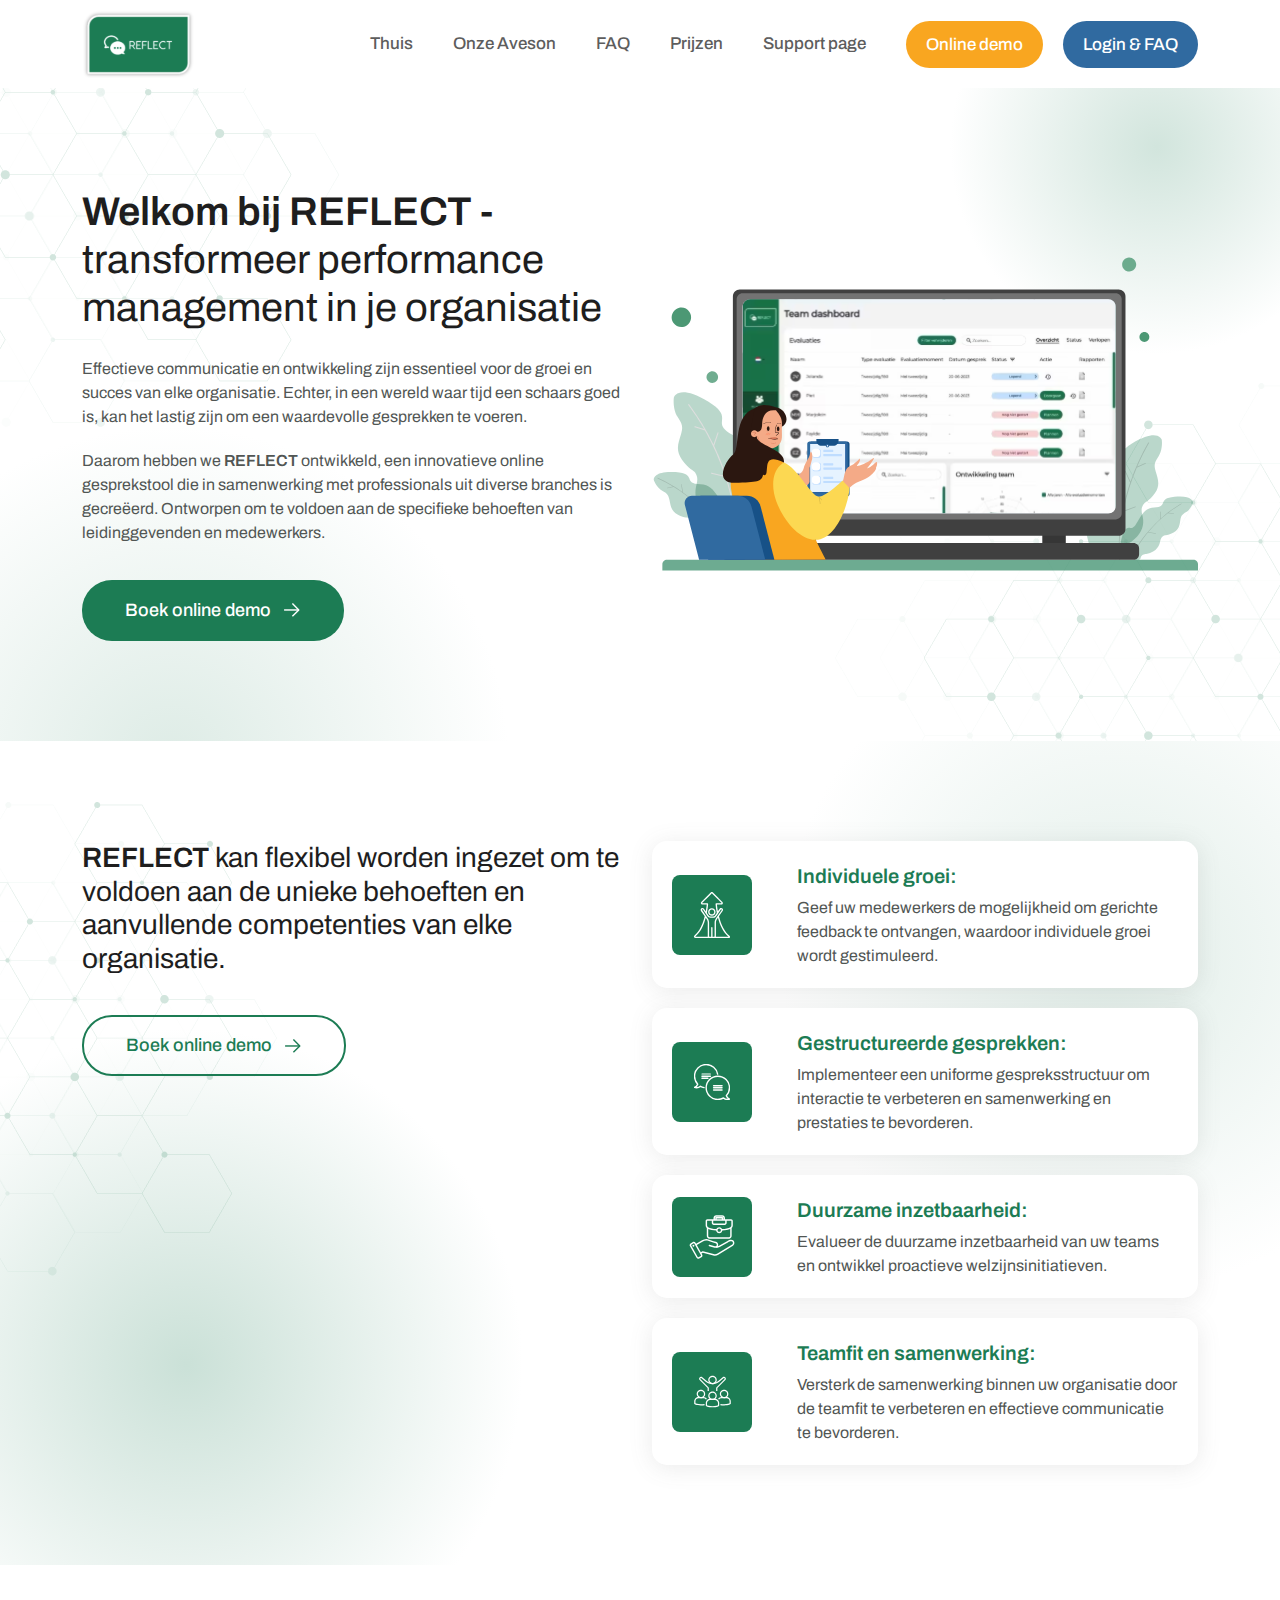
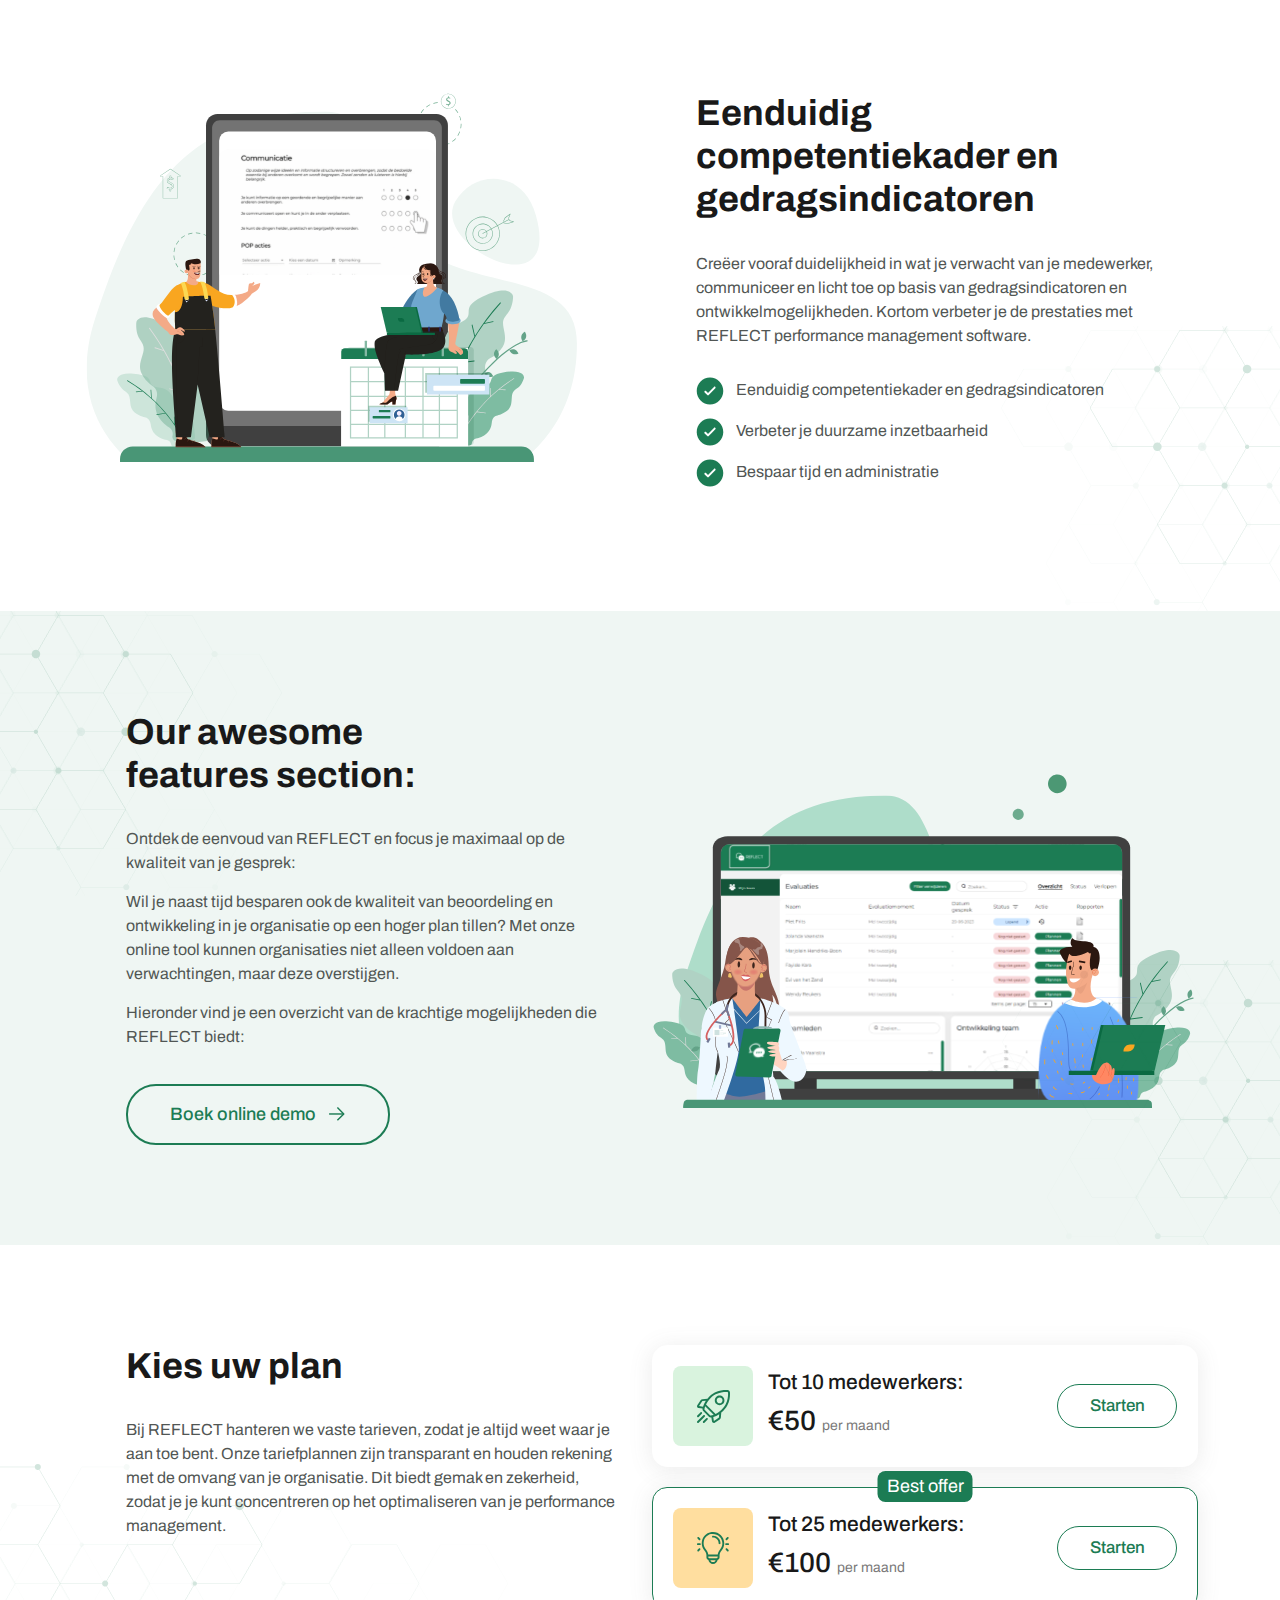
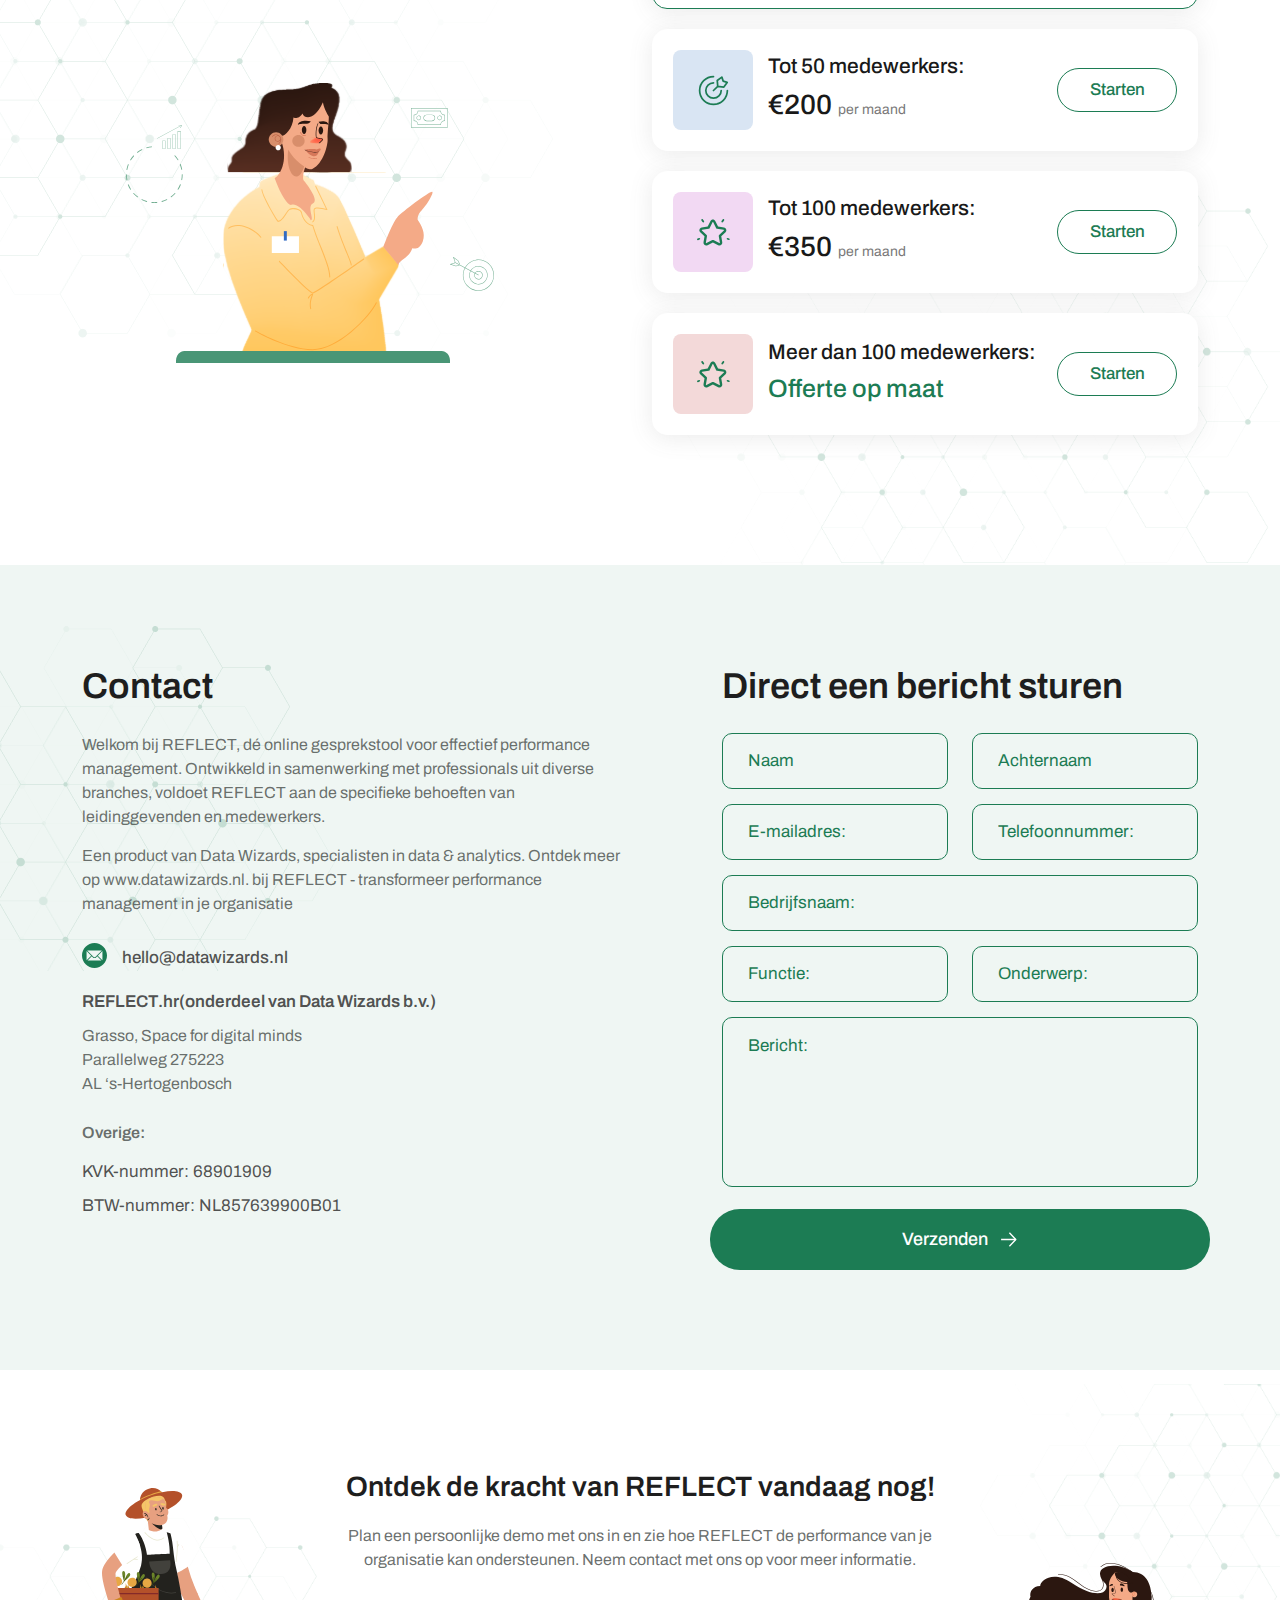
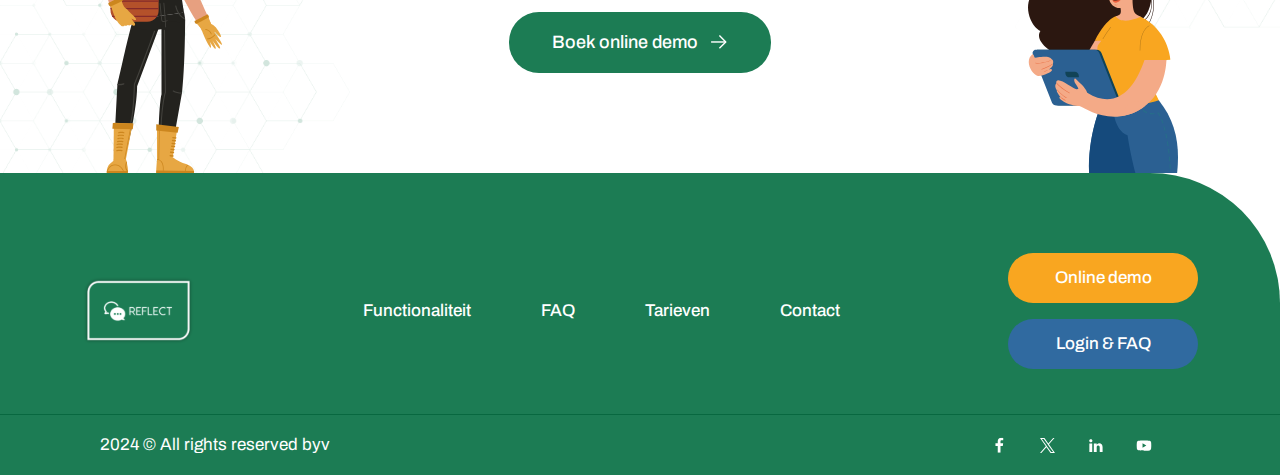
==== index.html @ fe2ad95a "Add files via upload" ====
<!DOCTYPE html>
<html lang="en">

<head>
    <meta charset="UTF-8">
    <meta http-equiv="X-UA-Compatible" content="IE=edge">
    <meta name="viewport" content="width=device-width, initial-scale=1.0">
    <title>REFLECT</title>
    <link rel="icon" type="image/x-icon" href="img/favicon.png">
    <link rel="stylesheet" href="css/lib/bootstrap.min.css">
    <link rel="stylesheet" href="css/style.css">
</head>

<body>
    <div class="pagewrapper">
        <header class="header">
            <div class="container">
                <div class="row align-items-center">
                    <div class="col-lg-2 col-6">
                        <div class="header__logo">
                            <a href="#">
                                <img src="img/logotype.svg" alt="">
                            </a>
                        </div>
                    </div>
                    <div class="col-lg-10 col-6 d-flex justify-content-end">
                        <nav class="header__nav">
                            <ul class="header__menu">
                                <li>
                                    <a href="#">
                                        Thuis
                                    </a>
                                </li>
                                <li>
                                    <a href="#">
                                        Onze Aveson
                                    </a>
                                </li>
                                <li>
                                    <a href="#">
                                        FAQ
                                    </a>
                                </li>
                                <li>
                                    <a href="#">
                                        Prijzen
                                    </a>
                                </li>
                                <li>
                                    <a href="#">
                                        Support page
                                    </a>
                                </li>
                            </ul>
                            <div class="header__buttons">
                                <a href="#" class="yellow-btn">
                                    Online demo
                                </a>
                                <a href="#" class="blue-btn">
                                    Login & FAQ
                                </a>
                            </div>
                        </nav>
                        <button class="burger">
                            <span></span><span></span><span></span>
                        </button>
                    </div>
                </div>
            </div>
        </header>

        <main class="main">

            <section class="herosection">
                <div class="container">
                    <div class="row align-items-center">
                        <div class="col-xl-6">
                            <div class="herosection__descr">
                                <h1>
                                    <b>Welkom bij REFLECT -</b>
                                    transformeer performance management in je organisatie
                                </h1>
                                <p>
                                    Effectieve communicatie en ontwikkeling zijn essentieel voor de groei en succes van
                                    elke organisatie. Echter, in een wereld waar tijd een schaars goed is, kan het
                                    lastig zijn om een waardevolle gesprekken te voeren.
                                </p>
                                <p>
                                    Daarom hebben we <b>REFLECT</b> ontwikkeld, een innovatieve online gesprekstool die
                                    in
                                    samenwerking met professionals uit diverse branches is gecreëerd. Ontworpen om te
                                    voldoen aan de specifieke behoeften van leidinggevenden en medewerkers.
                                </p>
                                <a href="#" class="greenbtn">
                                    Boek online demo
                                    <img src="img/main/button-arrow.svg" alt="arrow">
                                </a>
                            </div>
                        </div>
                        <div class="col-xl-6">
                            <div class="herosection__img">
                                <img src="img/main/heroimg.svg" alt="hero image">
                            </div>
                        </div>
                    </div>
                </div>

                <img class="herosection__bg1" src="img/main/gridbg1.png" alt="bg">
                <img class="herosection__bg2" src="img/main/gridbg2.png" alt="bg">
            </section>

            <section class="flexibel">
                <div class="container">
                    <div class="row">
                        <div class="col-xl-6">
                            <div class="flexibel__descr">
                                <h3>
                                    <b>REFLECT</b> kan flexibel worden ingezet om te voldoen aan de unieke behoeften en
                                    aanvullende competenties van elke organisatie.
                                </h3>
                                <a href="#" class="whitebtn">
                                    Boek online demo
                                    <img src="img/main/button-arrowgreen.svg" alt="arrow">
                                </a>
                            </div>
                        </div>
                        <div class="col-xl-6">
                            <div class="flexibel__list">
                                <div class="flexibel__box">
                                    <div class="imgwrap">
                                        <img src="img/main/ic1.svg" alt="icon">
                                    </div>
                                    <div class="description">
                                        <p class="title">
                                            Individuele groei:
                                        </p>
                                        <p>
                                            Geef uw medewerkers de mogelijkheid om gerichte feedback te ontvangen,
                                            waardoor individuele groei wordt gestimuleerd.
                                        </p>
                                    </div>
                                </div>
                                <div class="flexibel__box">
                                    <div class="imgwrap">
                                        <img src="img/main/ic2.svg" alt="icon">
                                    </div>
                                    <div class="description">
                                        <p class="title">
                                            Gestructureerde gesprekken:
                                        </p>
                                        <p>
                                            Implementeer een uniforme gespreksstructuur om interactie te verbeteren en
                                            samenwerking en prestaties te bevorderen.
                                        </p>
                                    </div>
                                </div>
                                <div class="flexibel__box">
                                    <div class="imgwrap">
                                        <img src="img/main/ic3.svg" alt="icon">
                                    </div>
                                    <div class="description">
                                        <p class="title">
                                            Duurzame inzetbaarheid:
                                        </p>
                                        <p>
                                            Evalueer de duurzame inzetbaarheid van uw teams en ontwikkel proactieve
                                            welzijnsinitiatieven.
                                        </p>
                                    </div>
                                </div>
                                <div class="flexibel__box">
                                    <div class="imgwrap">
                                        <img src="img/main/ic4.svg" alt="icon">
                                    </div>
                                    <div class="description">
                                        <p class="title">
                                            Teamfit en samenwerking:
                                        </p>
                                        <p>
                                            Versterk de samenwerking binnen uw organisatie door de teamfit te verbeteren
                                            en effectieve communicatie te bevorderen.
                                        </p>
                                    </div>
                                </div>
                            </div>
                        </div>
                    </div>
                </div>

                <img class="flexibel__bg" src="img/main/gridbg-3.png" alt="bg">
            </section>

            <section class="competentiekader">
                <div class="container">
                    <div class="row align-items-center">
                        <div class="col-lg-6">
                            <div class="imgwrap">
                                <img src="img/main/illustration1.svg" alt="img">
                            </div>
                        </div>
                        <div class="col-lg-6">
                            <div class="sdescrwrapper">
                                <h2>
                                    <b>
                                        Eenduidig<br> competentiekader en<br> gedragsindicatoren
                                    </b>
                                </h2>
                                <p>
                                    Creëer vooraf duidelijkheid in wat je verwacht van je medewerker, communiceer en
                                    licht
                                    toe op basis van gedragsindicatoren en ontwikkelmogelijkheden. Kortom verbeter je de
                                    prestaties met REFLECT performance management software.
                                </p>
                                <ul>
                                    <li>
                                        Eenduidig competentiekader en gedragsindicatoren
                                    </li>
                                    <li>
                                        Verbeter je duurzame inzetbaarheid
                                    </li>
                                    <li>
                                        Bespaar tijd en administratie
                                    </li>
                                </ul>
                            </div>
                        </div>
                    </div>
                </div>

                <img class="competentiekader__bg" src="img/main/gridbg4.png" alt="bg">
            </section>

            <section class="featuressects">
                <div class="container">
                    <div class="row align-items-center">
                        <div class="col-lg-6">
                            <div class="sdescrwrapper">
                                <h2>
                                    <b>
                                        Our awesome<br> features section:
                                    </b>
                                </h2>
                                <p>
                                    Ontdek de eenvoud van REFLECT en focus je maximaal op de kwaliteit van je gesprek:
                                </p>
                                <p>
                                    Wil je naast tijd besparen ook de kwaliteit van beoordeling en ontwikkeling in je
                                    organisatie op een hoger plan tillen? Met onze online tool kunnen organisaties niet
                                    alleen voldoen aan verwachtingen, maar deze overstijgen.
                                </p>
                                <p>
                                    Hieronder vind je een overzicht van de krachtige mogelijkheden die REFLECT biedt:
                                </p>
                                <a href="#" class="whitebtn">
                                    Boek online demo
                                    <img src="img/main/button-arrowgreen.svg" alt="arrow">
                                </a>
                            </div>
                        </div>
                        <div class="col-lg-6">
                            <div class="imgwrap">
                                <img src="img/main/illustration3.svg" alt="img">
                            </div>
                        </div>
                    </div>
                </div>

                <img class="featuressects__bg1" src="img/main/gridbg5.png" alt="bg">
                <img class="featuressects__bg2" src="img/main/gridbg6.png" alt="bg">
            </section>

            <section class="kies">
                <div class="container">
                    <div class="row">
                        <div class="col-lg-6">
                            <div class="sdescrwrapper">
                                <h2>
                                    <b>
                                        Kies uw plan
                                    </b>
                                </h2>
                                <p>
                                    Bij REFLECT hanteren we vaste tarieven, zodat je altijd weet waar je aan toe bent.
                                    Onze tariefplannen zijn transparant en houden rekening met de omvang van je
                                    organisatie. Dit biedt gemak en zekerheid, zodat je je kunt concentreren op het
                                    optimaliseren van je performance management.
                                </p>
                                <img src="img/main/illustration2.svg" alt="img">
                            </div>
                        </div>
                        <div class="col-lg-6">
                            <div class="kies__list">
                                <div class="kiesbox">
                                    <div class="kiesbox__img" style="background: #D9F3DE;">
                                        <img src="img/main/kies-ic1.svg" alt="icon">
                                    </div>
                                    <div class="kiesbox__descr">
                                        <div class="text">
                                            <p class="title">Tot 10 medewerkers:</p>
                                            <p class="price">
                                                €50 <span>per maand</span>
                                            </p>
                                        </div>
                                        <div class="linkbox">
                                            <a href="#">Starten</a>
                                        </div>
                                    </div>
                                </div>
                                <div class="kiesbox active">
                                    <span class="kiesbox__label">Best offer</span>
                                    <div class="kiesbox__img" style="background: #FFDE9F;">
                                        <img src="img/main/kies-ic2.svg" alt="icon">
                                    </div>
                                    <div class="kiesbox__descr">
                                        <div class="text">
                                            <p class="title">Tot 25 medewerkers:</p>
                                            <p class="price">
                                                €100 <span>per maand</span>
                                            </p>
                                        </div>
                                        <div class="linkbox">
                                            <a href="#">Starten</a>
                                        </div>
                                    </div>
                                </div>
                                <div class="kiesbox">
                                    <div class="kiesbox__img" style="background: #D9E5F3;">
                                        <img src="img/main/kies-ic3.svg" alt="icon">
                                    </div>
                                    <div class="kiesbox__descr">
                                        <div class="text">
                                            <p class="title">Tot 50 medewerkers:</p>
                                            <p class="price">
                                                €200 <span>per maand</span>
                                            </p>
                                        </div>
                                        <div class="linkbox">
                                            <a href="#">Starten</a>
                                        </div>
                                    </div>
                                </div>
                                <div class="kiesbox">
                                    <div class="kiesbox__img" style="background: #F2D9F3;">
                                        <img src="img/main/kies-ic4.svg" alt="icon">
                                    </div>
                                    <div class="kiesbox__descr">
                                        <div class="text">
                                            <p class="title">Tot 100 medewerkers:</p>
                                            <p class="price">
                                                €350 <span>per maand</span>
                                            </p>
                                        </div>
                                        <div class="linkbox">
                                            <a href="#">Starten</a>
                                        </div>
                                    </div>
                                </div>
                                <div class="kiesbox">
                                    <div class="kiesbox__img" style="background: #F3D9D9;">
                                        <img src="img/main/kies-ic4.svg" alt="icon">
                                    </div>
                                    <div class="kiesbox__descr">
                                        <div class="text">
                                            <p class="title">Meer dan 100 medewerkers:</p>
                                            <p class="grtext">
                                                Offerte op maat
                                            </p>
                                        </div>
                                        <div class="linkbox">
                                            <a href="#">Starten</a>
                                        </div>
                                    </div>
                                </div>
                            </div>

                            <img class="kiesmobimg" src="img/main/illustration2.svg" alt="img">
                        </div>
                    </div>
                </div>

                <img class="kies__bg1" src="img/main/gridbg7.png" alt="bg">
                <img class="kies__bg2" src="img/main/gridbg8.png" alt="bg">
            </section>

            <section class="contactsection">
                <div class="container">
                    <div class="row">
                        <div class="col-lg-6">
                            <div class="continfo">
                                <p class="title">Contact</p>
                                <div class="descrwpar">
                                    <p>
                                        Welkom bij REFLECT, dé online gesprekstool voor effectief performance
                                        management.
                                        Ontwikkeld in samenwerking met professionals uit diverse branches, voldoet
                                        REFLECT
                                        aan de specifieke behoeften van leidinggevenden en medewerkers.
                                    </p>
                                    <p>
                                        Een product van Data Wizards, specialisten in data & analytics. Ontdek meer op
                                        www.datawizards.nl. bij REFLECT - transformeer performance management in je
                                        organisatie
                                    </p>
                                </div>
                                <a href="mailto:hello@datawizards.nl" class="email">
                                    <img src="img/main/email-ic.svg" alt="icon">
                                    hello@datawizards.nl
                                </a>
                                <p class="location-title">REFLECT.hr(onderdeel van Data Wizards b.v.)</p>
                                <p class="location">
                                    Grasso, Space for digital minds<br>
                                    Parallelweg 275223<br>
                                    AL ‘s-Hertogenbosch
                                </p>
                                <p class="subtitle">Overige:</p>
                                <ul>
                                    <li>KVK-nummer: 68901909</li>
                                    <li>BTW-nummer: NL857639900B01</li>
                                </ul>
                            </div>
                        </div>
                        <div class="col-lg-6">
                            <div class="contform">
                                <p class="title">Direct een bericht sturen</p>
                                <form action="#">
                                    <div class="row">
                                        <div class="col-md-6">
                                            <div class="inputfield">
                                                <input type="text" placeholder="Naam">
                                            </div>
                                        </div>
                                        <div class="col-md-6">
                                            <div class="inputfield">
                                                <input type="text" placeholder="Achternaam">
                                            </div>
                                        </div>
                                        <div class="col-md-6">
                                            <div class="inputfield">
                                                <input type="text" placeholder="E-mailadres:">
                                            </div>
                                        </div>
                                        <div class="col-md-6">
                                            <div class="inputfield">
                                                <input type="text" placeholder="Telefoonnummer:">
                                            </div>
                                        </div>
                                        <div class="col-md-12">
                                            <div class="inputfield">
                                                <input type="text" placeholder="Bedrijfsnaam:">
                                            </div>
                                        </div>
                                        <div class="col-md-6">
                                            <div class="inputfield">
                                                <input type="text" placeholder="Functie:">
                                            </div>
                                        </div>
                                        <div class="col-md-6">
                                            <div class="inputfield">
                                                <input type="text" placeholder="Onderwerp:">
                                            </div>
                                        </div>
                                        <div class="col-md-12">
                                            <div class="inputfield">
                                                <textarea placeholder="Bericht:"></textarea>
                                            </div>
                                        </div>
                                        <button type="submit" class="greenbtn">
                                            Verzenden
                                            <img src="img/main/button-arrow.svg" alt="arrow">
                                        </button>
                                    </div>
                                </form>
                            </div>
                        </div>
                    </div>
                </div>

                <img class="contactsection__bg" src="img/main/gridbg9.png" alt="img">
            </section>

            <section class="ontdek">
                <div class="container">
                    <p class="title">Ontdek de kracht van REFLECT vandaag nog!</p>
                    <p>
                        Plan een persoonlijke demo met ons in en zie hoe REFLECT de performance van je organisatie kan
                        ondersteunen. Neem contact met ons op voor meer informatie.
                    </p>
                    <a href="#" class="greenbtn">
                        Boek online demo
                        <img src="img/main/button-arrow.svg" alt="arrow">
                    </a>
                </div>

                <img class="ontdek__bg1" src="img/main/gridbg10.png" alt="img">
                <img class="ontdek__bg2" src="img/main/gridbg11.png" alt="img">
                <img class="ontdek__ill1" src="img/main/illustration4.svg" alt="img">
                <img class="ontdek__ill2" src="img/main/illustration5.svg" alt="img">
            </section>

        </main>

        <footer class="footer">

            <div class="container">
                <div class="footer__main">
                    <div class="footer__logo">
                        <a href="#">
                            <img src="img/logotype.svg" alt="">
                        </a>
                    </div>
                    <div class="footer__menu">
                        <ul>
                            <li>
                                <a href="#">
                                    Functionaliteit
                                </a>
                            </li>
                            <li>
                                <a href="#">
                                    FAQ
                                </a>
                            </li>
                            <li>
                                <a href="#">
                                    Tarieven
                                </a>
                            </li>
                            <li>
                                <a href="#">
                                    Contact
                                </a>
                            </li>
                        </ul>
                    </div>

                    <div class="footer__buttons">
                        <a href="#" class="yellow-btn">
                            Online demo
                        </a>
                        <a href="#" class="blue-btn">
                            Login & FAQ
                        </a>
                    </div>

                </div>

            </div>

            <div class="footer__bottom">
                <div class="container">
                    <div class="footer__bottom-wrapper">
                        <div class="footer__copy">
                            <p>
                                2024 © All rights reserved byv
                            </p>
                        </div>
                        <div class="footer__socials">
                            <ul>
                                <li>
                                    <a href="#">
                                        <img src="img/facebook.svg" alt="icon">
                                    </a>
                                </li>
                                <li>
                                    <a href="#">
                                        <img src="img/twitter.svg" alt="icon">
                                    </a>
                                </li>
                                <li>
                                    <a href="#">
                                        <img src="img/linkedin.svg" alt="icon">
                                    </a>
                                </li>
                                <li>
                                    <a href="#">
                                        <img src="img/youtube.svg" alt="icon">
                                    </a>
                                </li>
                            </ul>

                        </div>

                    </div>

                </div>

            </div>

        </footer>

    </div>


    <script src="js/lib/jquery.js"></script>
    <script src="js/main.js"></script>

</body>

</html>
---- css/style.css ----
@import url("https://fonts.googleapis.com/css2?family=Archivo:ital,wght@0,100..900;1,100..900&display=swap");html{-webkit-box-sizing:border-box;box-sizing:border-box;scroll-behavior:inherit!important}*,:after,:before{-webkit-box-sizing:inherit;box-sizing:inherit}body,html{height:100%}a{text-decoration:none;color:inherit}a:hover{color:inherit}button:focus,input:focus{outline:transparent}li{margin:0;padding:0;list-style:none}h1,h2,h3,h4,h5,h6,li,ol,p,ul{margin:0;padding:0}body{position:relative;overflow-x:hidden;min-width:320px;max-width:100vw;cursor:default;color:#191919;font-family:"Archivo",sans-serif}body:after{content:"";position:fixed;width:100%;height:100vh;-webkit-transition:0.2s ease-in;transition:0.2s ease-in;background-color:rgba(230,230,230,0.6);top:0;left:0;opacity:0;z-index:-1;visibility:hidden}body.bg-active{overflow:hidden}body.bg-active:after{opacity:1;z-index:1;visibility:visible}body.bg-active footer,body.bg-active main{-webkit-filter:blur(3px);filter:blur(3px)}.main{-webkit-box-flex:1;-ms-flex:1 1 auto;flex:1 1 auto;padding-top:88px;-webkit-transition:0.4s ease;transition:0.4s ease}.pagewrapper{min-height:100%;display:-webkit-box;display:-ms-flexbox;display:flex;-webkit-box-orient:vertical;-webkit-box-direction:normal;-ms-flex-direction:column;flex-direction:column;position:relative;overflow:hidden}@media (min-width:1600px){.container,.container-lg,.container-md,.container-sm,.container-xl,.container-xxl{max-width:1460px}}.greenbtn{display:inline-block;padding:17px 43px;background:#1C7C54;border-radius:30px;color:#fff;font-weight:500;font-size:18px;-webkit-transition:0.3s;transition:0.3s}.greenbtn img{margin-left:6px;width:20px;margin-top:-3px}.greenbtn:hover{color:#fff;border-radius:30px 0}.whitebtn{display:inline-block;padding:15px 42px;border:2px solid #1C7C54;border-radius:30px;color:#1C7C54;font-weight:500;font-size:18px;-webkit-transition:0.3s;transition:0.3s}.whitebtn img{margin-left:6px;width:20px;margin-top:-3px}.whitebtn:hover{color:#1C7C54;border-radius:30px 0}h1{color:#1e1e1e;font-size:48px;font-weight:400;line-height:120%;margin-bottom:35px}h1 b,h1 strong{font-weight:600}h3{color:#1e1e1e;font-size:35px;font-weight:400;line-height:120%;margin-bottom:40px}h3 b,h3 strong{font-weight:600}h2{font-size:45px;margin-bottom:30px}@media (max-width:1599.8px){h1{font-size:44px}}@media (max-width:1399.8px){h1{font-size:40px;margin-bottom:25px}h2{font-size:36px}h3{font-size:28px}}.herosection{padding:123px 0;position:relative;overflow:hidden}.herosection:after{content:"";width:418px;height:418px;position:absolute;right:-86px;top:-150px;border-radius:50%;background:radial-gradient(rgba(28,124,84,0.2),#fff 70%)}.herosection:before{content:"";width:680px;height:680px;position:absolute;left:-168px;bottom:-362px;border-radius:50%;background:radial-gradient(rgba(28,124,84,0.15),#fff 70%)}.herosection__bg1{position:absolute;left:0;top:0}.herosection__bg2{position:absolute;right:0;bottom:0}.herosection__descr{position:relative;z-index:1}.herosection__descr p{font-size:17px;color:#515654;margin-bottom:20px;max-width:557px}.herosection__descr p b,.herosection__descr p strong{font-weight:600}.herosection__descr a{margin-top:40px}.herosection__img{position:relative;z-index:1}.herosection__img img{max-width:100%}.flexibel{padding:115px 0;position:relative;overflow:hidden}.flexibel:after{content:"";width:680px;height:680px;position:absolute;right:-177px;top:-125px;border-radius:50%;background:radial-gradient(rgba(28,124,84,0.13),#fff 70%)}.flexibel:before{content:"";width:680px;height:680px;position:absolute;left:-154px;bottom:-140px;border-radius:50%;background:radial-gradient(rgba(28,124,84,0.23),#fff 70%)}.flexibel__bg{position:absolute;left:0;top:0}.flexibel__descr{max-width:560px;position:relative;z-index:1}.flexibel__list{position:relative;z-index:1}.flexibel__box{display:-webkit-box;display:-ms-flexbox;display:flex;-ms-flex-wrap:wrap;flex-wrap:wrap;-webkit-box-align:center;-ms-flex-align:center;align-items:center;padding:27px 30px;background:#fff;-webkit-box-shadow:0 3px 23px rgba(99,99,99,0.13);box-shadow:0 3px 23px rgba(99,99,99,0.13);border-radius:15px;margin-bottom:20px}.flexibel__box:last-child{margin-bottom:0}.flexibel__box .imgwrap{width:100px;max-width:80px;-webkit-box-flex:0;-ms-flex:0 0 80px;flex:0 0 80px;height:80px;background:#1C7C54;border-radius:8px;display:-webkit-inline-box;display:-ms-inline-flexbox;display:inline-flex;-webkit-box-align:center;-ms-flex-align:center;align-items:center;-webkit-box-pack:center;-ms-flex-pack:center;justify-content:center}.flexibel__box .imgwrap img{max-width:50px}.flexibel__box .description{width:100px;max-width:calc(100% - 80px);-webkit-box-flex:0;-ms-flex:0 0 calc(100% - 80px);flex:0 0 calc(100% - 80px);padding-left:45px}.flexibel__box .description .title{margin-bottom:5px;color:#1C7C54;font-weight:600;font-size:20px}.flexibel__box .description p{color:#515654;margin:0}.competentiekader{padding:80px 0;position:relative;overflow:hidden}.competentiekader .imgwrap img{max-width:100%}.competentiekader__bg{position:absolute;right:0;bottom:0}.sdescrwrapper{padding-left:8%}.sdescrwrapper p{margin-bottom:15px;max-width:490px;font-size:17px;color:#515654}.sdescrwrapper p:last-child{margin-bottom:0}.sdescrwrapper ul{list-style-type:none;margin:30px 0 0 0;padding:0}.sdescrwrapper ul li{margin-bottom:17px;font-size:17px;color:#515654;position:relative;padding-left:40px}.sdescrwrapper ul li:after{content:"";width:28px;height:28px;display:inline-block;background:url("../img/main/check-icon.svg") no-repeat center/100%;position:absolute;left:0;top:-1px}.sdescrwrapper ul li:last-child{margin-bottom:0}.sdescrwrapper .whitebtn{margin-top:20px}.featuressects{padding:128px 0;background:#EFF6F3;position:relative;overflow:hidden}.featuressects .imgwrap img{max-width:100%}.featuressects__bg1{position:absolute;left:0;top:0}.featuressects__bg2{position:absolute;right:0;bottom:0}.kies{padding:100px 0 130px;position:relative;overflow:hidden}.kies .sdescrwrapper{position:relative;z-index:1}.kies .sdescrwrapper img{max-width:100%;margin-top:130px}.kies__list{position:relative;z-index:1}.kies__bg1{position:absolute;left:0;top:199px}.kies__bg2{position:absolute;right:0;bottom:0}.kiesbox{padding:40px 30px;background:#fff;display:-webkit-box;display:-ms-flexbox;display:flex;-webkit-box-align:center;-ms-flex-align:center;align-items:center;-ms-flex-wrap:wrap;flex-wrap:wrap;border:1px solid #fff;-webkit-box-shadow:0 3px 23px rgba(99,99,99,0.13);box-shadow:0 3px 23px rgba(99,99,99,0.13);border-radius:15px;margin-bottom:20px;position:relative}.kiesbox:last-child{margin-bottom:0}.kiesbox .kiesbox__img{width:100%;max-width:80px;-webkit-box-flex:0;-ms-flex:0 0 80px;flex:0 0 80px;height:80px;border-radius:8px;display:-webkit-inline-box;display:-ms-inline-flexbox;display:inline-flex;-webkit-box-align:center;-ms-flex-align:center;align-items:center;-webkit-box-pack:center;-ms-flex-pack:center;justify-content:center}.kiesbox .kiesbox__img img{max-width:50px}.kiesbox .kiesbox__descr{width:100%;max-width:calc(100% - 80px);-webkit-box-flex:0;-ms-flex:0 0 calc(100% - 80px);flex:0 0 calc(100% - 80px);padding-left:25px;display:-webkit-box;display:-ms-flexbox;display:flex;-ms-flex-wrap:wrap;flex-wrap:wrap;-webkit-box-align:center;-ms-flex-align:center;align-items:center}.kiesbox .kiesbox__descr .text{width:100%;max-width:calc(100% - 180px);-webkit-box-flex:0;-ms-flex:0 0 calc(100% - 180px);flex:0 0 calc(100% - 180px);padding-right:10px}.kiesbox .kiesbox__descr .text .title{margin-bottom:5px;font-size:25px;font-weight:500;line-height:120%}.kiesbox .kiesbox__descr .text .price{font-size:35px;font-weight:500}.kiesbox .kiesbox__descr .text .price span{color:#797878;font-size:14px;font-weight:400}.kiesbox .kiesbox__descr .text .grtext{margin:0;text-decoration:none;color:#1C7C54;font-size:25px;font-weight:500}.kiesbox .kiesbox__descr .linkbox{width:100%;max-width:180px;-webkit-box-flex:0;-ms-flex:0 0 180px;flex:0 0 180px}.kiesbox .kiesbox__descr .linkbox a{display:-webkit-box;display:-ms-flexbox;display:flex;-webkit-box-align:center;-ms-flex-align:center;align-items:center;-webkit-box-pack:center;-ms-flex-pack:center;justify-content:center;text-align:center;min-height:50px;padding:10px;font-size:17px;font-weight:500;color:#1C7C54;border:1.5px solid #1C7C54;border-radius:30px;-webkit-transition:0.3s;transition:0.3s}.kiesbox .kiesbox__descr .linkbox a:hover{border-radius:30px 0}.kiesbox.active{border-color:#1C7C54}.kiesbox.active .kiesbox__label{display:inline-block;background-color:#1C7C54;padding:2px 9px;border-radius:8px;color:#fff;font-size:18px;position:absolute;left:50%;-webkit-transform:translateX(-50%);transform:translateX(-50%);top:-17px}.contactsection{padding:130px 0 200px;background:#EFF6F3;position:relative;overflow:hidden}.contactsection .title{color:#1E1E1E;margin-bottom:35px;font-size:45px;font-weight:600;line-height:120%}.contactsection__bg{position:absolute;left:0;top:0}.continfo{position:relative;z-index:1}.continfo .descrwpar{margin-bottom:30px}.continfo p{max-width:550px;margin-bottom:15px;font-size:17px;color:rgba(81,86,84,0.85)}.continfo p:last-child{margin-bottom:0}.continfo .email{position:relative;padding-left:40px;font-size:17px;line-height:140%;color:rgba(52,52,52,0.85);font-weight:500;margin-bottom:20px;display:inline-block}.continfo .email img{width:25px;position:absolute;left:0;top:-3px}.continfo .location-title{font-weight:600;font-size:17px;line-height:140%;color:rgba(52,52,52,0.85);margin-bottom:10px}.continfo ul{margin-top:10px}.continfo ul li{margin-bottom:10px;font-size:17px;line-height:140%;color:rgba(52,52,52,0.85)}.continfo ul li:last-child{margin-bottom:0}.continfo .location{margin-bottom:25px}.continfo .subtitle{font-weight:600}.contform{padding-left:70px;position:relative;z-index:1}.contform .greenbtn{border:none}.inputfield{margin-bottom:15px}.inputfield input{min-height:56px;border-radius:10px;padding-left:25px;padding-right:10px;border:1px solid #1C7C54;background:transparent;width:100%;-webkit-transition:0.3s;transition:0.3s}.inputfield input::-webkit-input-placeholder{font-size:17px;color:#1C7C54}.inputfield input::-moz-placeholder{font-size:17px;color:#1C7C54}.inputfield input:-ms-input-placeholder{font-size:17px;color:#1C7C54}.inputfield input::-ms-input-placeholder{font-size:17px;color:#1C7C54}.inputfield input::placeholder{font-size:17px;color:#1C7C54}.inputfield input:focus{background:#fff}.inputfield textarea{height:170px;border-radius:10px;padding-left:25px;padding-right:10px;border:1px solid #1C7C54;background:transparent;width:100%;padding-top:15px;outline:none;resize:none}.inputfield textarea::-webkit-input-placeholder{font-size:17px;color:#1C7C54}.inputfield textarea::-moz-placeholder{font-size:17px;color:#1C7C54}.inputfield textarea:-ms-input-placeholder{font-size:17px;color:#1C7C54}.inputfield textarea::-ms-input-placeholder{font-size:17px;color:#1C7C54}.inputfield textarea::placeholder{font-size:17px;color:#1C7C54}.ontdek{padding:138px 0 102px;text-align:center;position:relative;overflow:hidden}.ontdek .title{margin-bottom:20px;color:#1E1E1E;line-height:120%;font-size:39px;font-weight:600}.ontdek p{max-width:615px;margin:0 auto;color:rgba(81,86,84,0.85);margin-bottom:40px}.ontdek__bg1{left:0;bottom:0;position:absolute}.ontdek__bg2{right:0;top:14px;position:absolute}.ontdek__ill1{position:absolute;left:13%;bottom:0}.ontdek__ill2{position:absolute;right:13%;bottom:0}.kiesmobimg{display:none}@media (max-width:1599.8px){.herosection__descr a{margin-top:25px}.contactsection,.featuressects,.flexibel,.herosection,.ontdek{padding:100px 0}}@media (max-width:1399.8px){.herosection__descr a{margin-top:15px}.flexibel__box{padding:20px}.kiesbox{padding:20px}.kiesbox .kiesbox__descr .linkbox{max-width:120px;-webkit-box-flex:0;-ms-flex:0 0 120px;flex:0 0 120px}.kiesbox .kiesbox__descr .text{max-width:calc(100% - 120px);-webkit-box-flex:0;-ms-flex:0 0 calc(100% - 120px);flex:0 0 calc(100% - 120px)}.kiesbox .kiesbox__descr .linkbox a{padding:6px;min-height:44px}.kiesbox .kiesbox__descr{padding-left:15px}.kiesbox .kiesbox__descr .text .title{font-size:21px}.kiesbox .kiesbox__descr .text .price{font-size:28px}.kies__bg2{max-width:600px}.contactsection .title{font-size:36px;margin-bottom:25px}.ontdek .title{font-size:28px}.ontdek__bg1{max-width:350px}.ontdek__bg2{max-width:300px}.ontdek__ill2{right:8%;width:150px}.ontdek__ill1{left:8%;max-width:120px}.continfo p,.herosection__descr p,.sdescrwrapper p,.sdescrwrapper ul li{font-size:16px}}@media (max-width:1199.8px){.herosection__descr p{max-width:100%}.herosection__img{text-align:center;margin-top:40px}.flexibel__descr{max-width:100%;margin-bottom:40px}.sdescrwrapper{padding-left:0}.kies__bg1{max-width:400px}.inputfield input{padding-left:15px}.contform{padding-left:0}}@media (max-width:991.8px){.competentiekader .col-lg-6:first-child{-webkit-box-ordinal-group:3;-ms-flex-order:2;order:2}.competentiekader .col-lg-6:nth-child(2){-webkit-box-ordinal-group:2;-ms-flex-order:1;order:1}.sdescrwrapper p{max-width:100%}.kiesmobimg{display:block;margin:30px auto 0;max-width:100%}.kies .sdescrwrapper img{display:none}.kies__bg1{display:none}.kies__bg2{display:none}.kies{padding-bottom:80px}.continfo p{max-width:100%}.contform{padding-top:40px}.ontdek{padding-bottom:200px}.ontdek__ill2{right:initial;left:10%;-webkit-transform:scaleX(-1);transform:scaleX(-1)}.ontdek{overflow:initial}.ontdek__ill1{max-width:120px;right:10%;left:initial;-webkit-transform:scaleX(-1);transform:scaleX(-1);bottom:-50px}}.header{display:-webkit-box;display:-ms-flexbox;display:flex;height:88px;-webkit-box-align:center;-ms-flex-align:center;align-items:center;top:0;left:0;width:100%;position:fixed;top:0;left:0;z-index:99;background-color:#fff}.header__logo{position:relative;z-index:9}.header__logo a{display:block}.header__logo img{max-width:113px;width:100%;background-size:cover}.burger{display:none}.header__nav{display:-webkit-box;display:-ms-flexbox;display:flex;-webkit-box-align:center;-ms-flex-align:center;align-items:center;-webkit-box-pack:end;-ms-flex-pack:end;justify-content:flex-end}.header__menu{display:-webkit-box;display:-ms-flexbox;display:flex;-webkit-box-align:center;-ms-flex-align:center;align-items:center;height:88px}.header__menu li{margin-right:70px;height:100%;display:-webkit-box;display:-ms-flexbox;display:flex;-webkit-box-align:center;-ms-flex-align:center;align-items:center}.header__menu a{color:#5D5D5D;line-height:120%;font-weight:500;font-size:17px;-webkit-transition:0.3s ease-in-out;transition:0.3s ease-in-out;display:-webkit-box;display:-ms-flexbox;display:flex;height:100%;-webkit-box-align:center;-ms-flex-align:center;align-items:center;position:relative}.header__menu a:after{content:"";position:absolute;bottom:0;left:50%;-webkit-transition:0.4s ease;transition:0.4s ease;background-color:#1C7C54;height:5px;width:0%;border-radius:20px 20px 0 0}.header__menu a:hover{opacity:0.8}.header__menu a:hover:after{width:100%;left:0}.header__buttons{display:-webkit-box;display:-ms-flexbox;display:flex;-webkit-box-align:center;-ms-flex-align:center;align-items:center;-webkit-box-pack:center;-ms-flex-pack:center;justify-content:center}.header__buttons a{display:-webkit-box;display:-ms-flexbox;display:flex;-webkit-box-align:center;-ms-flex-align:center;align-items:center;-webkit-box-pack:center;-ms-flex-pack:center;justify-content:center;font-size:17px;font-weight:500;line-height:100%;color:#fff;border-radius:30px;-webkit-transition:0.3s ease;transition:0.3s ease;padding:16px 25px}.header__buttons a:hover{opacity:0.8}.header__buttons a+a{margin-left:20px}.header__buttons .yellow-btn{background-color:#F9A620}.header__buttons .blue-btn{background-color:#306AA0}.header.shadowh{-webkit-transition:0.3s;transition:0.3s;-webkit-box-shadow:0 0 10px #e3e3e3;box-shadow:0 0 10px #e3e3e3}@media (max-width:1399.8px){.header__menu li{margin-right:40px}.header__buttons a{padding:15px 20px}}@media (max-width:1199.8px){.header__menu li{margin-right:30px}.header__buttons a{font-size:16px;padding:14px 20px}.header__buttons a+a{margin-left:15px}}@media (max-width:991.8px){.header__menu{display:block;height:auto;width:100%;padding:50px 0;-webkit-transition:0.5s ease-in;transition:0.5s ease-in;opacity:0}.header__menu li{height:auto;margin:0;border-top:1px solid #BED9CE}.header__menu li:last-child{border-bottom:1px solid #BED9CE}.header__menu a{padding:25px 20px;height:auto;display:block;width:100%}.header__menu a:after{display:none}.header__menu a:hover{color:#1C7C54;background-color:#F4F4F4}.header__nav{position:fixed;top:88px;right:0;padding:0 0 50px;background-color:#fff;width:50%;height:calc(100% - 88px);-webkit-box-pack:start;-ms-flex-pack:start;justify-content:flex-start;-webkit-box-orient:vertical;-webkit-box-direction:normal;-ms-flex-direction:column;flex-direction:column;-webkit-box-align:start;-ms-flex-align:start;align-items:start;-webkit-transition:0.6s ease;transition:0.6s ease;-webkit-transform:translateX(120%);transform:translateX(120%);overflow-y:auto}.header__nav.open{-webkit-transform:translate(0);transform:translate(0)}.header__nav.open .header__buttons,.header__nav.open .header__menu{opacity:1;-webkit-transition:0.5s 0.4s ease-in;transition:0.5s 0.4s ease-in}.header__buttons{padding:0 20px;opacity:0}.burger{display:inline-block;border:none;background-color:transparent;outline:none;padding:0;width:24px;height:24px;overflow:hidden;z-index:22}.burger span{display:block;height:2px;background:#1C7C54;margin:4px 0;border-radius:5px;-webkit-transition:0.5s;transition:0.5s;-webkit-transform-origin:0 0;transform-origin:0 0}.burger.open span{background:#1C7C54}.burger.open span:first-child{-webkit-transform:translateX(4px) translateY(-2px) rotate(45deg);transform:translateX(4px) translateY(-2px) rotate(45deg)}.burger.open span:nth-child(2){-webkit-transform:translateX(100%);transform:translateX(100%);opacity:0}.burger.open span:nth-child(3){-webkit-transform:translateX(2px) translateY(3px) rotate(-45deg);transform:translateX(2px) translateY(3px) rotate(-45deg)}}@media (max-width:767.8px){.header__nav{width:75%;top:73px;padding:0 0 30px;height:calc(100% - 73px)}.header{display:-webkit-box;display:-ms-flexbox;display:flex;height:73px}.header__logo img{max-width:96px}.header__menu{padding:35px 0}}@media (max-width:575.8px){.header__buttons{-ms-flex-wrap:wrap;flex-wrap:wrap;width:100%}.header__buttons a{width:100%}.header__buttons a+a{margin:20px 0 0}}.footer{background-color:#1C7C54;border-radius:0 130px 0 0;-webkit-transition:0.3s;transition:0.3s;position:relative;z-index:2}.footer__main{padding:80px 0 45px;display:-webkit-box;display:-ms-flexbox;display:flex;-webkit-box-align:center;-ms-flex-align:center;align-items:center;-webkit-box-pack:justify;-ms-flex-pack:justify;justify-content:space-between}.footer__logo a{display:block}.footer__logo img{max-width:162px;background-size:cover}.footer__menu ul{display:-webkit-box;display:-ms-flexbox;display:flex;-webkit-box-align:center;-ms-flex-align:center;align-items:center}.footer__menu li{margin-right:70px}.footer__menu li:last-child{margin-right:0}.footer__menu a{font-size:17px;font-weight:500;color:#fff;-webkit-transition:0.3s ease;transition:0.3s ease}.footer__menu a:hover{opacity:0.6}.footer__buttons a{width:190px;height:50px;display:-webkit-box;display:-ms-flexbox;display:flex;-webkit-box-align:center;-ms-flex-align:center;align-items:center;-webkit-box-pack:center;-ms-flex-pack:center;justify-content:center;font-size:17px;font-weight:500;line-height:100%;color:#fff;border-radius:30px;-webkit-transition:0.3s ease;transition:0.3s ease;padding:16px 25px}.footer__buttons a:hover{opacity:0.8}.footer__buttons a+a{margin:16px 0 0}.footer__buttons .yellow-btn{background-color:#F9A620}.footer__buttons .blue-btn{background-color:#306AA0}.footer__bottom{border-top:1px solid #086840}.footer__bottom-wrapper{padding:18px;display:-webkit-box;display:-ms-flexbox;display:flex;-webkit-box-align:center;-ms-flex-align:center;align-items:center;-webkit-box-pack:justify;-ms-flex-pack:justify;justify-content:space-between}.footer__copy p{color:#fff;font-size:17px;line-height:120%}.footer__socials ul{display:-webkit-box;display:-ms-flexbox;display:flex;-webkit-box-align:center;-ms-flex-align:center;align-items:center}.footer__socials ul li{margin-right:25px}.footer__socials ul a{-webkit-transition:0.3s;transition:0.3s}.footer__socials ul a:hover{-webkit-filter:brightness(70%);filter:brightness(70%)}@media (max-width:1199.8px){.footer__menu li{margin-right:50px}}@media (max-width:991.8px){.footer__main{-ms-flex-wrap:wrap;flex-wrap:wrap}.footer__menu li{margin-right:30px}.footer__buttons a{width:150px;height:45px}}@media (max-width:767.8px){.footer__menu{width:100%;-webkit-box-ordinal-group:4;-ms-flex-order:3;order:3;padding-top:40px}.footer__menu ul{width:100%;-webkit-box-pack:justify;-ms-flex-pack:justify;justify-content:space-between}.footer__main{-webkit-box-align:start;-ms-flex-align:start;align-items:flex-start;padding:70px 0 45px}}@media (max-width:575.8px){.footer__main{padding:70px 0 30px}.footer__menu{width:100%;-webkit-box-ordinal-group:3;-ms-flex-order:2;order:2;padding-top:20px}.footer__menu ul{width:100%;-webkit-box-pack:justify;-ms-flex-pack:justify;justify-content:space-between;-webkit-box-orient:vertical;-webkit-box-direction:normal;-ms-flex-direction:column;flex-direction:column;-webkit-box-align:start;-ms-flex-align:start;align-items:flex-start}.footer__menu li{margin:0 0 20px}.footer__buttons{-webkit-box-ordinal-group:4;-ms-flex-order:3;order:3;max-width:190px;width:100%;padding-top:20px}.footer__buttons a{width:100%;height:50px}}
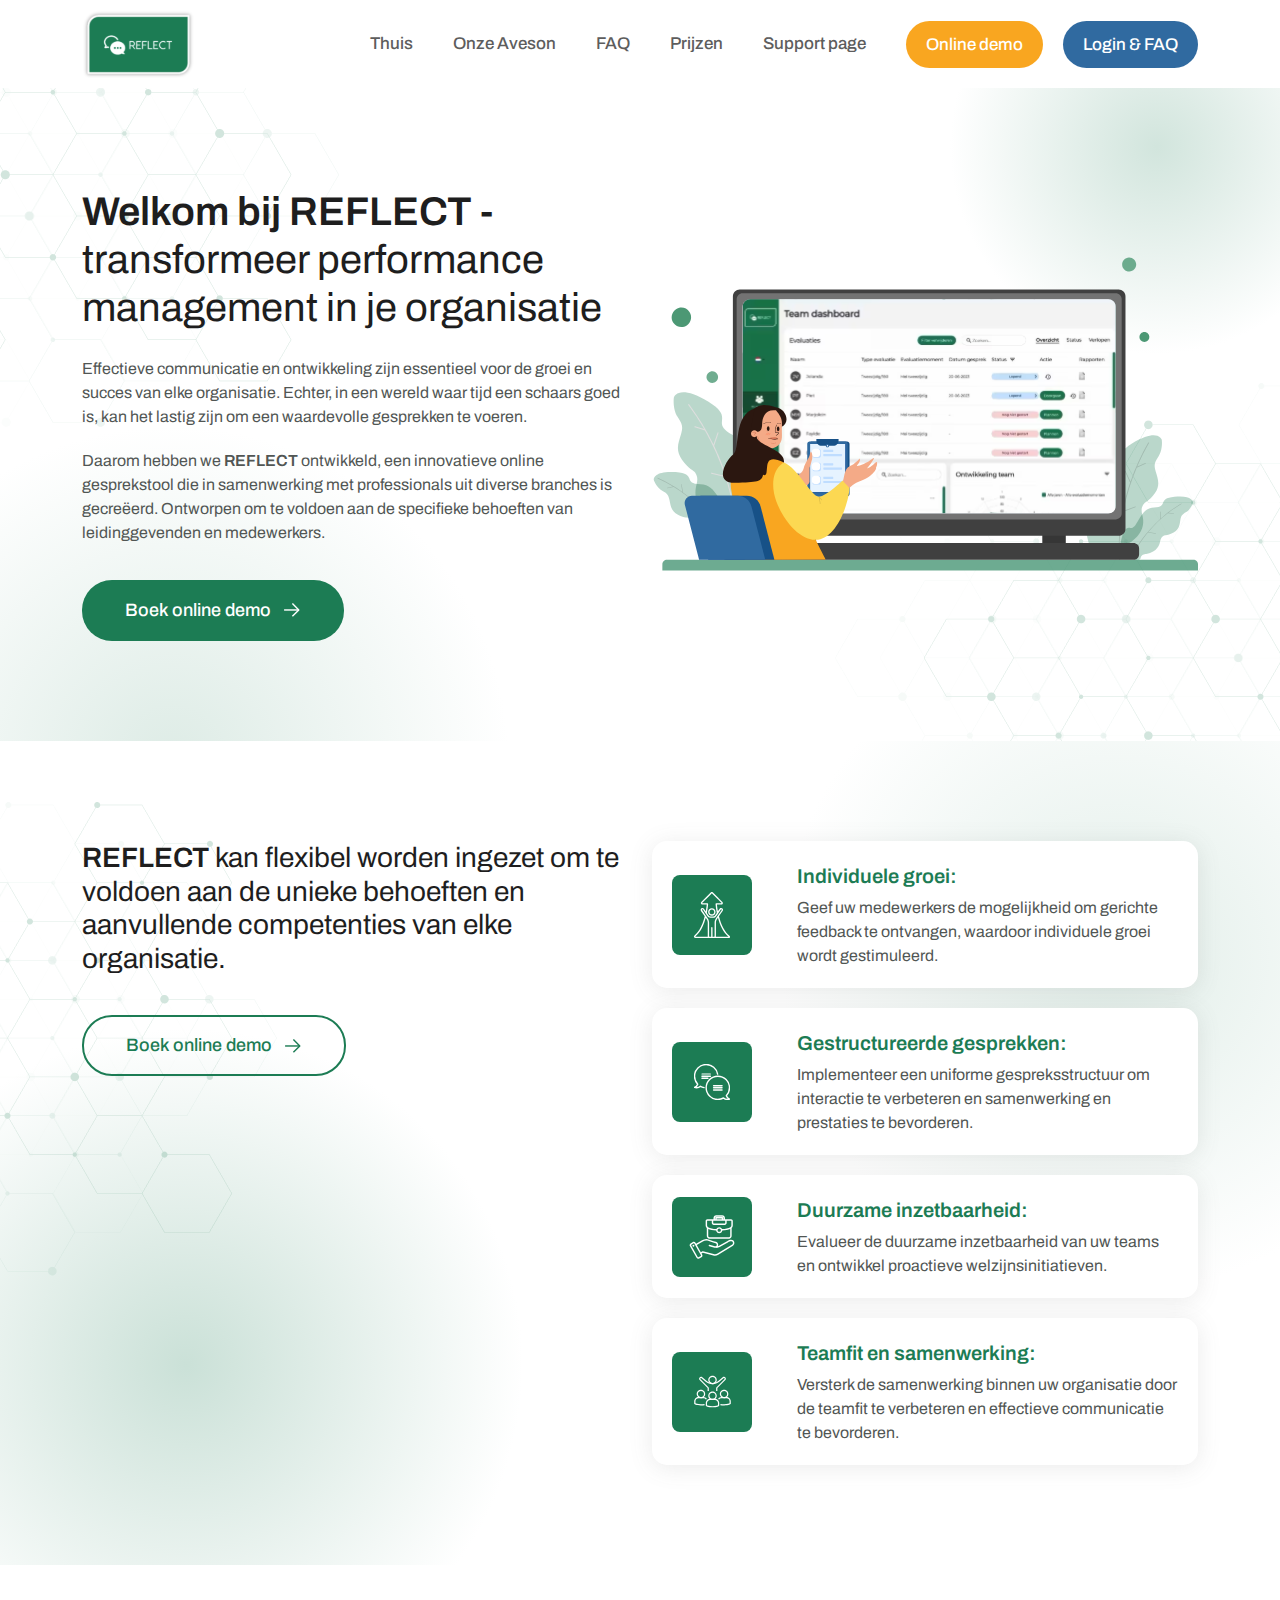
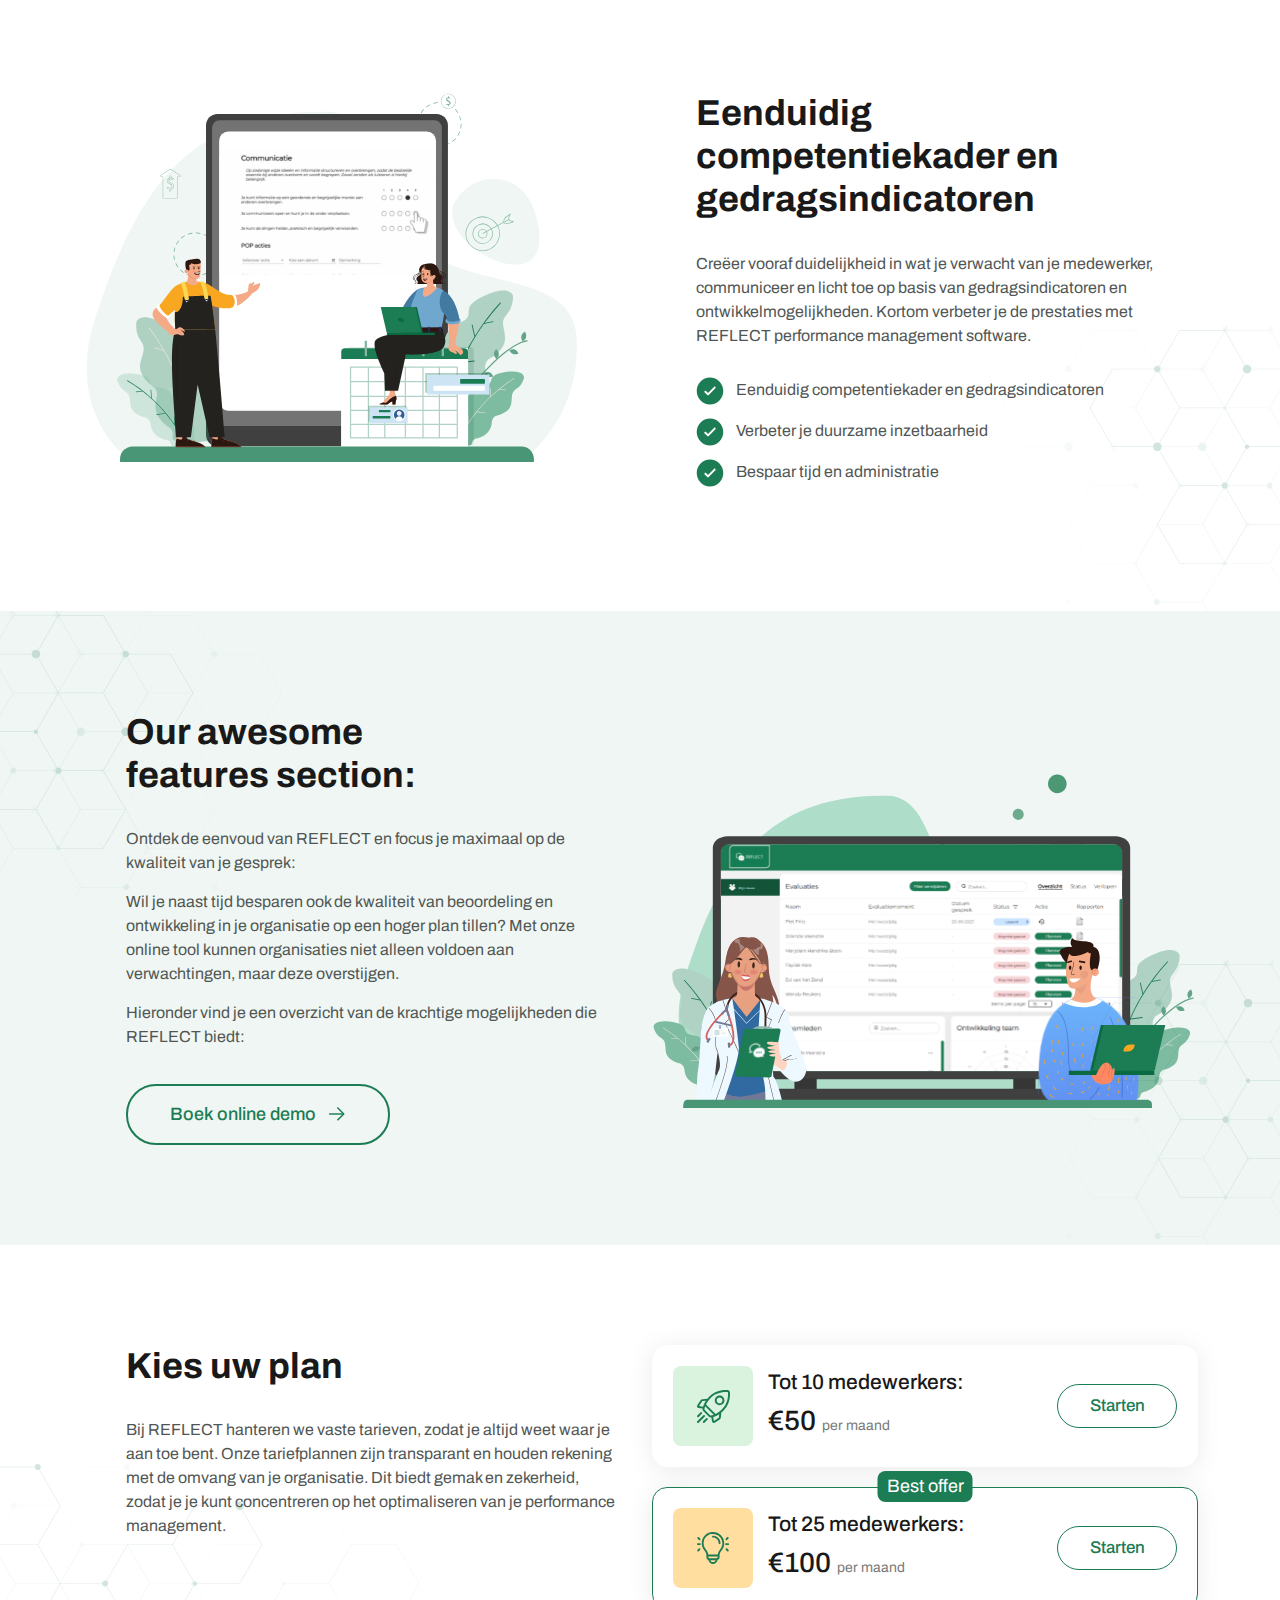
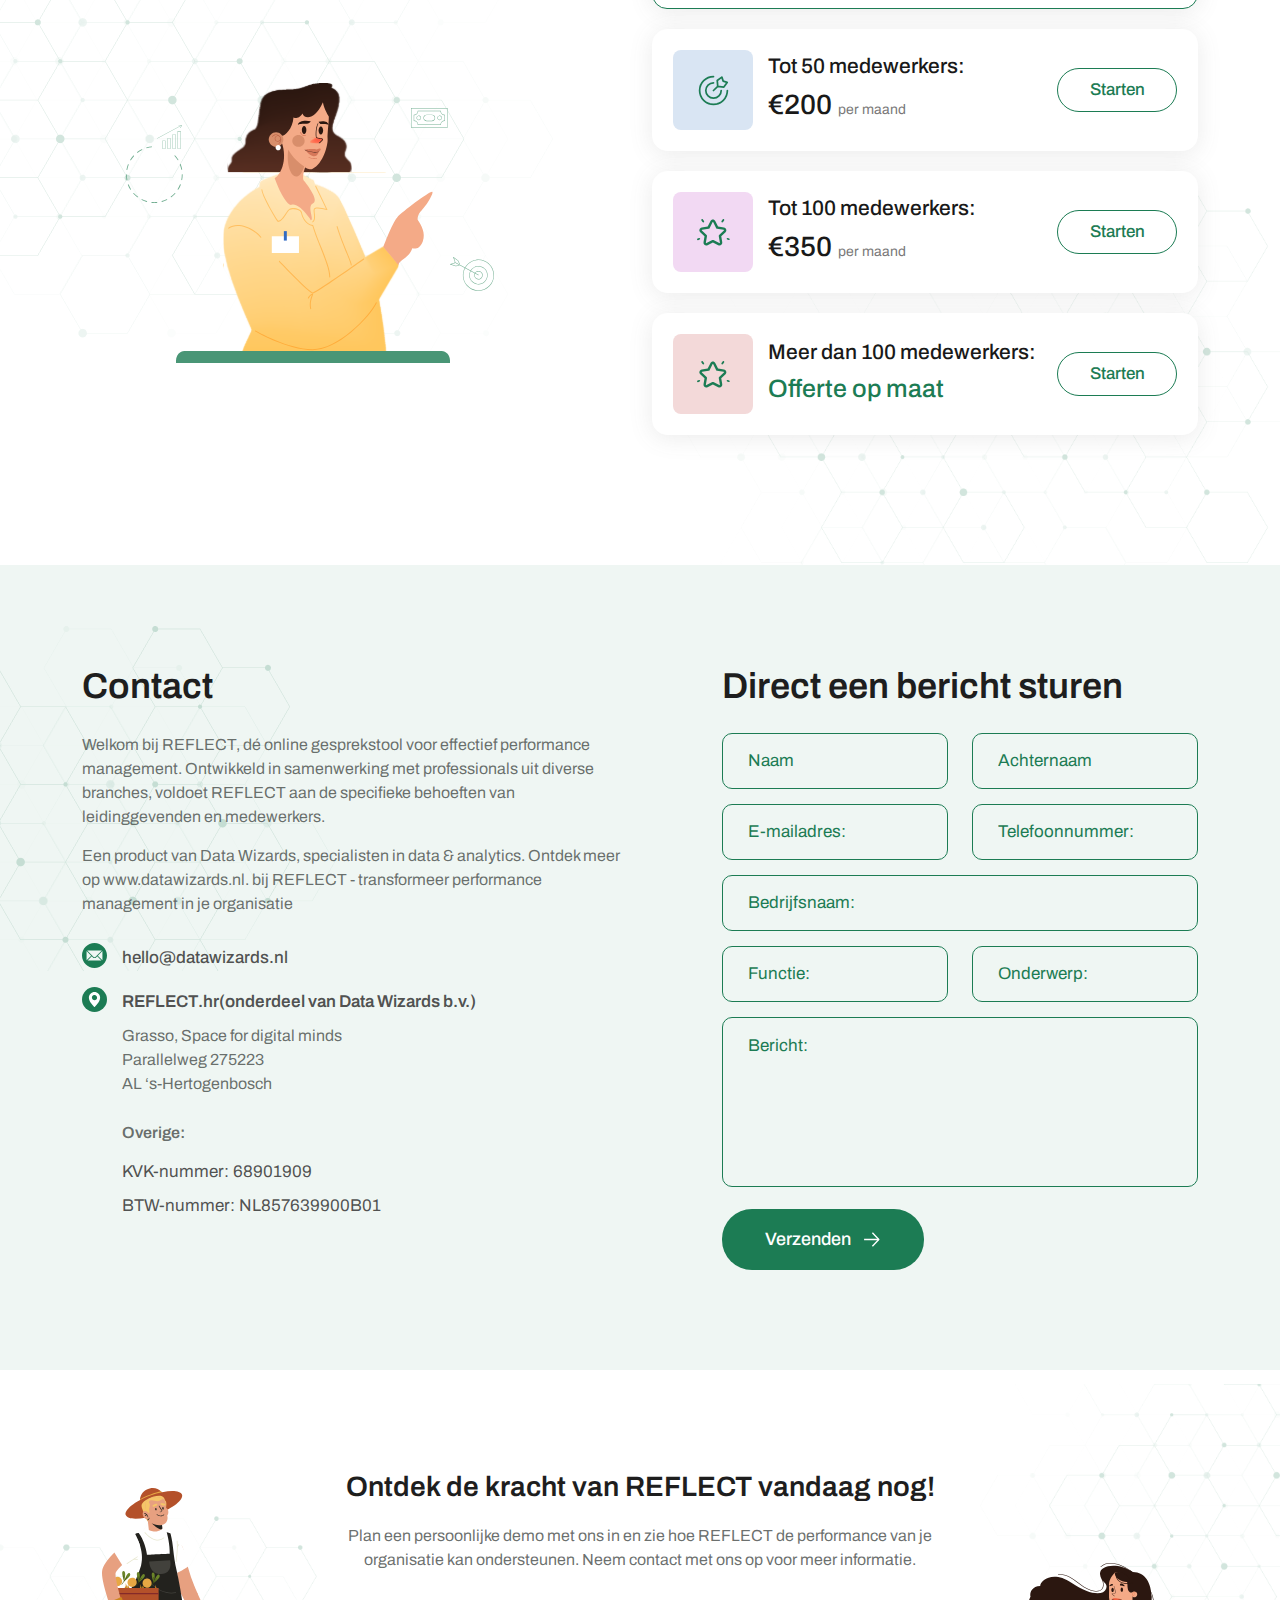
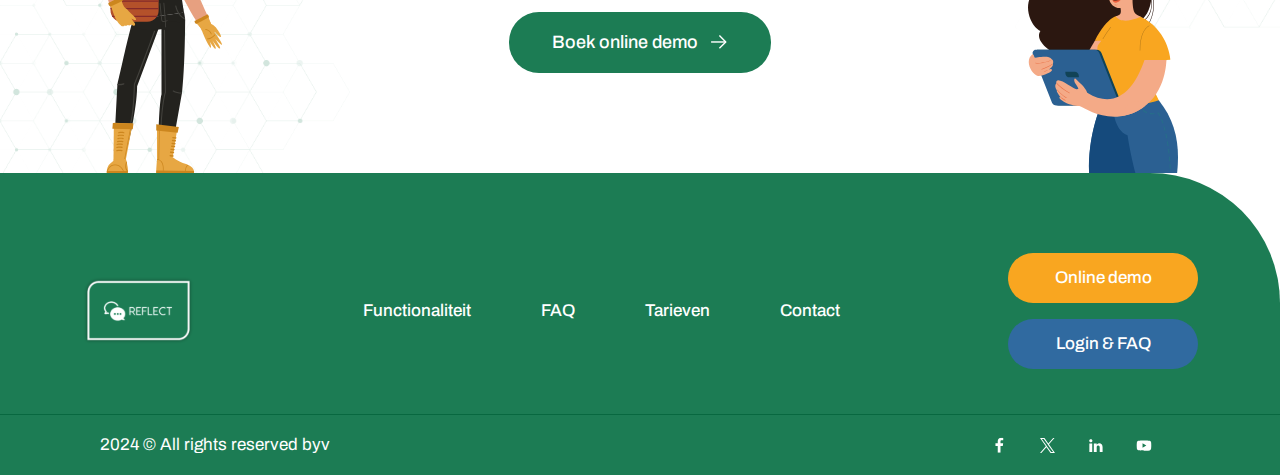
==== commit 4c3f4144: "Add files via upload" ====
--- a/index.html
+++ b/index.html
@@ -406,7 +406,11 @@
                                     <img src="img/main/email-ic.svg" alt="icon">
                                     hello@datawizards.nl
                                 </a>
-                                <p class="location-title">REFLECT.hr(onderdeel van Data Wizards b.v.)</p>
+                                <p class="location-title">
+                                    <img src="img/main/loc-ic.svg" alt="loc">
+                                    REFLECT.hr(onderdeel van Data Wizards b.v.)
+
+                                </p>
                                 <p class="location">
                                     Grasso, Space for digital minds<br>
                                     Parallelweg 275223<br>
@@ -464,10 +468,12 @@
                                                 <textarea placeholder="Bericht:"></textarea>
                                             </div>
                                         </div>
-                                        <button type="submit" class="greenbtn">
-                                            Verzenden
-                                            <img src="img/main/button-arrow.svg" alt="arrow">
-                                        </button>
+                                        <div class="col-12">
+                                            <button type="submit" class="greenbtn">
+                                                Verzenden
+                                                <img src="img/main/button-arrow.svg" alt="arrow">
+                                            </button>
+                                        </div>
                                     </div>
                                 </form>
                             </div>
--- a/css/style.css
+++ b/css/style.css
@@ -1 +1 @@
-@import url("https://fonts.googleapis.com/css2?family=Archivo:ital,wght@0,100..900;1,100..900&display=swap");html{-webkit-box-sizing:border-box;box-sizing:border-box;scroll-behavior:inherit!important}*,:after,:before{-webkit-box-sizing:inherit;box-sizing:inherit}body,html{height:100%}a{text-decoration:none;color:inherit}a:hover{color:inherit}button:focus,input:focus{outline:transparent}li{margin:0;padding:0;list-style:none}h1,h2,h3,h4,h5,h6,li,ol,p,ul{margin:0;padding:0}body{position:relative;overflow-x:hidden;min-width:320px;max-width:100vw;cursor:default;color:#191919;font-family:"Archivo",sans-serif}body:after{content:"";position:fixed;width:100%;height:100vh;-webkit-transition:0.2s ease-in;transition:0.2s ease-in;background-color:rgba(230,230,230,0.6);top:0;left:0;opacity:0;z-index:-1;visibility:hidden}body.bg-active{overflow:hidden}body.bg-active:after{opacity:1;z-index:1;visibility:visible}body.bg-active footer,body.bg-active main{-webkit-filter:blur(3px);filter:blur(3px)}.main{-webkit-box-flex:1;-ms-flex:1 1 auto;flex:1 1 auto;padding-top:88px;-webkit-transition:0.4s ease;transition:0.4s ease}.pagewrapper{min-height:100%;display:-webkit-box;display:-ms-flexbox;display:flex;-webkit-box-orient:vertical;-webkit-box-direction:normal;-ms-flex-direction:column;flex-direction:column;position:relative;overflow:hidden}@media (min-width:1600px){.container,.container-lg,.container-md,.container-sm,.container-xl,.container-xxl{max-width:1460px}}.greenbtn{display:inline-block;padding:17px 43px;background:#1C7C54;border-radius:30px;color:#fff;font-weight:500;font-size:18px;-webkit-transition:0.3s;transition:0.3s}.greenbtn img{margin-left:6px;width:20px;margin-top:-3px}.greenbtn:hover{color:#fff;border-radius:30px 0}.whitebtn{display:inline-block;padding:15px 42px;border:2px solid #1C7C54;border-radius:30px;color:#1C7C54;font-weight:500;font-size:18px;-webkit-transition:0.3s;transition:0.3s}.whitebtn img{margin-left:6px;width:20px;margin-top:-3px}.whitebtn:hover{color:#1C7C54;border-radius:30px 0}h1{color:#1e1e1e;font-size:48px;font-weight:400;line-height:120%;margin-bottom:35px}h1 b,h1 strong{font-weight:600}h3{color:#1e1e1e;font-size:35px;font-weight:400;line-height:120%;margin-bottom:40px}h3 b,h3 strong{font-weight:600}h2{font-size:45px;margin-bottom:30px}@media (max-width:1599.8px){h1{font-size:44px}}@media (max-width:1399.8px){h1{font-size:40px;margin-bottom:25px}h2{font-size:36px}h3{font-size:28px}}.herosection{padding:123px 0;position:relative;overflow:hidden}.herosection:after{content:"";width:418px;height:418px;position:absolute;right:-86px;top:-150px;border-radius:50%;background:radial-gradient(rgba(28,124,84,0.2),#fff 70%)}.herosection:before{content:"";width:680px;height:680px;position:absolute;left:-168px;bottom:-362px;border-radius:50%;background:radial-gradient(rgba(28,124,84,0.15),#fff 70%)}.herosection__bg1{position:absolute;left:0;top:0}.herosection__bg2{position:absolute;right:0;bottom:0}.herosection__descr{position:relative;z-index:1}.herosection__descr p{font-size:17px;color:#515654;margin-bottom:20px;max-width:557px}.herosection__descr p b,.herosection__descr p strong{font-weight:600}.herosection__descr a{margin-top:40px}.herosection__img{position:relative;z-index:1}.herosection__img img{max-width:100%}.flexibel{padding:115px 0;position:relative;overflow:hidden}.flexibel:after{content:"";width:680px;height:680px;position:absolute;right:-177px;top:-125px;border-radius:50%;background:radial-gradient(rgba(28,124,84,0.13),#fff 70%)}.flexibel:before{content:"";width:680px;height:680px;position:absolute;left:-154px;bottom:-140px;border-radius:50%;background:radial-gradient(rgba(28,124,84,0.23),#fff 70%)}.flexibel__bg{position:absolute;left:0;top:0}.flexibel__descr{max-width:560px;position:relative;z-index:1}.flexibel__list{position:relative;z-index:1}.flexibel__box{display:-webkit-box;display:-ms-flexbox;display:flex;-ms-flex-wrap:wrap;flex-wrap:wrap;-webkit-box-align:center;-ms-flex-align:center;align-items:center;padding:27px 30px;background:#fff;-webkit-box-shadow:0 3px 23px rgba(99,99,99,0.13);box-shadow:0 3px 23px rgba(99,99,99,0.13);border-radius:15px;margin-bottom:20px}.flexibel__box:last-child{margin-bottom:0}.flexibel__box .imgwrap{width:100px;max-width:80px;-webkit-box-flex:0;-ms-flex:0 0 80px;flex:0 0 80px;height:80px;background:#1C7C54;border-radius:8px;display:-webkit-inline-box;display:-ms-inline-flexbox;display:inline-flex;-webkit-box-align:center;-ms-flex-align:center;align-items:center;-webkit-box-pack:center;-ms-flex-pack:center;justify-content:center}.flexibel__box .imgwrap img{max-width:50px}.flexibel__box .description{width:100px;max-width:calc(100% - 80px);-webkit-box-flex:0;-ms-flex:0 0 calc(100% - 80px);flex:0 0 calc(100% - 80px);padding-left:45px}.flexibel__box .description .title{margin-bottom:5px;color:#1C7C54;font-weight:600;font-size:20px}.flexibel__box .description p{color:#515654;margin:0}.competentiekader{padding:80px 0;position:relative;overflow:hidden}.competentiekader .imgwrap img{max-width:100%}.competentiekader__bg{position:absolute;right:0;bottom:0}.sdescrwrapper{padding-left:8%}.sdescrwrapper p{margin-bottom:15px;max-width:490px;font-size:17px;color:#515654}.sdescrwrapper p:last-child{margin-bottom:0}.sdescrwrapper ul{list-style-type:none;margin:30px 0 0 0;padding:0}.sdescrwrapper ul li{margin-bottom:17px;font-size:17px;color:#515654;position:relative;padding-left:40px}.sdescrwrapper ul li:after{content:"";width:28px;height:28px;display:inline-block;background:url("../img/main/check-icon.svg") no-repeat center/100%;position:absolute;left:0;top:-1px}.sdescrwrapper ul li:last-child{margin-bottom:0}.sdescrwrapper .whitebtn{margin-top:20px}.featuressects{padding:128px 0;background:#EFF6F3;position:relative;overflow:hidden}.featuressects .imgwrap img{max-width:100%}.featuressects__bg1{position:absolute;left:0;top:0}.featuressects__bg2{position:absolute;right:0;bottom:0}.kies{padding:100px 0 130px;position:relative;overflow:hidden}.kies .sdescrwrapper{position:relative;z-index:1}.kies .sdescrwrapper img{max-width:100%;margin-top:130px}.kies__list{position:relative;z-index:1}.kies__bg1{position:absolute;left:0;top:199px}.kies__bg2{position:absolute;right:0;bottom:0}.kiesbox{padding:40px 30px;background:#fff;display:-webkit-box;display:-ms-flexbox;display:flex;-webkit-box-align:center;-ms-flex-align:center;align-items:center;-ms-flex-wrap:wrap;flex-wrap:wrap;border:1px solid #fff;-webkit-box-shadow:0 3px 23px rgba(99,99,99,0.13);box-shadow:0 3px 23px rgba(99,99,99,0.13);border-radius:15px;margin-bottom:20px;position:relative}.kiesbox:last-child{margin-bottom:0}.kiesbox .kiesbox__img{width:100%;max-width:80px;-webkit-box-flex:0;-ms-flex:0 0 80px;flex:0 0 80px;height:80px;border-radius:8px;display:-webkit-inline-box;display:-ms-inline-flexbox;display:inline-flex;-webkit-box-align:center;-ms-flex-align:center;align-items:center;-webkit-box-pack:center;-ms-flex-pack:center;justify-content:center}.kiesbox .kiesbox__img img{max-width:50px}.kiesbox .kiesbox__descr{width:100%;max-width:calc(100% - 80px);-webkit-box-flex:0;-ms-flex:0 0 calc(100% - 80px);flex:0 0 calc(100% - 80px);padding-left:25px;display:-webkit-box;display:-ms-flexbox;display:flex;-ms-flex-wrap:wrap;flex-wrap:wrap;-webkit-box-align:center;-ms-flex-align:center;align-items:center}.kiesbox .kiesbox__descr .text{width:100%;max-width:calc(100% - 180px);-webkit-box-flex:0;-ms-flex:0 0 calc(100% - 180px);flex:0 0 calc(100% - 180px);padding-right:10px}.kiesbox .kiesbox__descr .text .title{margin-bottom:5px;font-size:25px;font-weight:500;line-height:120%}.kiesbox .kiesbox__descr .text .price{font-size:35px;font-weight:500}.kiesbox .kiesbox__descr .text .price span{color:#797878;font-size:14px;font-weight:400}.kiesbox .kiesbox__descr .text .grtext{margin:0;text-decoration:none;color:#1C7C54;font-size:25px;font-weight:500}.kiesbox .kiesbox__descr .linkbox{width:100%;max-width:180px;-webkit-box-flex:0;-ms-flex:0 0 180px;flex:0 0 180px}.kiesbox .kiesbox__descr .linkbox a{display:-webkit-box;display:-ms-flexbox;display:flex;-webkit-box-align:center;-ms-flex-align:center;align-items:center;-webkit-box-pack:center;-ms-flex-pack:center;justify-content:center;text-align:center;min-height:50px;padding:10px;font-size:17px;font-weight:500;color:#1C7C54;border:1.5px solid #1C7C54;border-radius:30px;-webkit-transition:0.3s;transition:0.3s}.kiesbox .kiesbox__descr .linkbox a:hover{border-radius:30px 0}.kiesbox.active{border-color:#1C7C54}.kiesbox.active .kiesbox__label{display:inline-block;background-color:#1C7C54;padding:2px 9px;border-radius:8px;color:#fff;font-size:18px;position:absolute;left:50%;-webkit-transform:translateX(-50%);transform:translateX(-50%);top:-17px}.contactsection{padding:130px 0 200px;background:#EFF6F3;position:relative;overflow:hidden}.contactsection .title{color:#1E1E1E;margin-bottom:35px;font-size:45px;font-weight:600;line-height:120%}.contactsection__bg{position:absolute;left:0;top:0}.continfo{position:relative;z-index:1}.continfo .descrwpar{margin-bottom:30px}.continfo p{max-width:550px;margin-bottom:15px;font-size:17px;color:rgba(81,86,84,0.85)}.continfo p:last-child{margin-bottom:0}.continfo .email{position:relative;padding-left:40px;font-size:17px;line-height:140%;color:rgba(52,52,52,0.85);font-weight:500;margin-bottom:20px;display:inline-block}.continfo .email img{width:25px;position:absolute;left:0;top:-3px}.continfo .location-title{font-weight:600;font-size:17px;line-height:140%;color:rgba(52,52,52,0.85);margin-bottom:10px}.continfo ul{margin-top:10px}.continfo ul li{margin-bottom:10px;font-size:17px;line-height:140%;color:rgba(52,52,52,0.85)}.continfo ul li:last-child{margin-bottom:0}.continfo .location{margin-bottom:25px}.continfo .subtitle{font-weight:600}.contform{padding-left:70px;position:relative;z-index:1}.contform .greenbtn{border:none}.inputfield{margin-bottom:15px}.inputfield input{min-height:56px;border-radius:10px;padding-left:25px;padding-right:10px;border:1px solid #1C7C54;background:transparent;width:100%;-webkit-transition:0.3s;transition:0.3s}.inputfield input::-webkit-input-placeholder{font-size:17px;color:#1C7C54}.inputfield input::-moz-placeholder{font-size:17px;color:#1C7C54}.inputfield input:-ms-input-placeholder{font-size:17px;color:#1C7C54}.inputfield input::-ms-input-placeholder{font-size:17px;color:#1C7C54}.inputfield input::placeholder{font-size:17px;color:#1C7C54}.inputfield input:focus{background:#fff}.inputfield textarea{height:170px;border-radius:10px;padding-left:25px;padding-right:10px;border:1px solid #1C7C54;background:transparent;width:100%;padding-top:15px;outline:none;resize:none}.inputfield textarea::-webkit-input-placeholder{font-size:17px;color:#1C7C54}.inputfield textarea::-moz-placeholder{font-size:17px;color:#1C7C54}.inputfield textarea:-ms-input-placeholder{font-size:17px;color:#1C7C54}.inputfield textarea::-ms-input-placeholder{font-size:17px;color:#1C7C54}.inputfield textarea::placeholder{font-size:17px;color:#1C7C54}.ontdek{padding:138px 0 102px;text-align:center;position:relative;overflow:hidden}.ontdek .title{margin-bottom:20px;color:#1E1E1E;line-height:120%;font-size:39px;font-weight:600}.ontdek p{max-width:615px;margin:0 auto;color:rgba(81,86,84,0.85);margin-bottom:40px}.ontdek__bg1{left:0;bottom:0;position:absolute}.ontdek__bg2{right:0;top:14px;position:absolute}.ontdek__ill1{position:absolute;left:13%;bottom:0}.ontdek__ill2{position:absolute;right:13%;bottom:0}.kiesmobimg{display:none}@media (max-width:1599.8px){.herosection__descr a{margin-top:25px}.contactsection,.featuressects,.flexibel,.herosection,.ontdek{padding:100px 0}}@media (max-width:1399.8px){.herosection__descr a{margin-top:15px}.flexibel__box{padding:20px}.kiesbox{padding:20px}.kiesbox .kiesbox__descr .linkbox{max-width:120px;-webkit-box-flex:0;-ms-flex:0 0 120px;flex:0 0 120px}.kiesbox .kiesbox__descr .text{max-width:calc(100% - 120px);-webkit-box-flex:0;-ms-flex:0 0 calc(100% - 120px);flex:0 0 calc(100% - 120px)}.kiesbox .kiesbox__descr .linkbox a{padding:6px;min-height:44px}.kiesbox .kiesbox__descr{padding-left:15px}.kiesbox .kiesbox__descr .text .title{font-size:21px}.kiesbox .kiesbox__descr .text .price{font-size:28px}.kies__bg2{max-width:600px}.contactsection .title{font-size:36px;margin-bottom:25px}.ontdek .title{font-size:28px}.ontdek__bg1{max-width:350px}.ontdek__bg2{max-width:300px}.ontdek__ill2{right:8%;width:150px}.ontdek__ill1{left:8%;max-width:120px}.continfo p,.herosection__descr p,.sdescrwrapper p,.sdescrwrapper ul li{font-size:16px}}@media (max-width:1199.8px){.herosection__descr p{max-width:100%}.herosection__img{text-align:center;margin-top:40px}.flexibel__descr{max-width:100%;margin-bottom:40px}.sdescrwrapper{padding-left:0}.kies__bg1{max-width:400px}.inputfield input{padding-left:15px}.contform{padding-left:0}}@media (max-width:991.8px){.competentiekader .col-lg-6:first-child{-webkit-box-ordinal-group:3;-ms-flex-order:2;order:2}.competentiekader .col-lg-6:nth-child(2){-webkit-box-ordinal-group:2;-ms-flex-order:1;order:1}.sdescrwrapper p{max-width:100%}.kiesmobimg{display:block;margin:30px auto 0;max-width:100%}.kies .sdescrwrapper img{display:none}.kies__bg1{display:none}.kies__bg2{display:none}.kies{padding-bottom:80px}.continfo p{max-width:100%}.contform{padding-top:40px}.ontdek{padding-bottom:200px}.ontdek__ill2{right:initial;left:10%;-webkit-transform:scaleX(-1);transform:scaleX(-1)}.ontdek{overflow:initial}.ontdek__ill1{max-width:120px;right:10%;left:initial;-webkit-transform:scaleX(-1);transform:scaleX(-1);bottom:-50px}}.header{display:-webkit-box;display:-ms-flexbox;display:flex;height:88px;-webkit-box-align:center;-ms-flex-align:center;align-items:center;top:0;left:0;width:100%;position:fixed;top:0;left:0;z-index:99;background-color:#fff}.header__logo{position:relative;z-index:9}.header__logo a{display:block}.header__logo img{max-width:113px;width:100%;background-size:cover}.burger{display:none}.header__nav{display:-webkit-box;display:-ms-flexbox;display:flex;-webkit-box-align:center;-ms-flex-align:center;align-items:center;-webkit-box-pack:end;-ms-flex-pack:end;justify-content:flex-end}.header__menu{display:-webkit-box;display:-ms-flexbox;display:flex;-webkit-box-align:center;-ms-flex-align:center;align-items:center;height:88px}.header__menu li{margin-right:70px;height:100%;display:-webkit-box;display:-ms-flexbox;display:flex;-webkit-box-align:center;-ms-flex-align:center;align-items:center}.header__menu a{color:#5D5D5D;line-height:120%;font-weight:500;font-size:17px;-webkit-transition:0.3s ease-in-out;transition:0.3s ease-in-out;display:-webkit-box;display:-ms-flexbox;display:flex;height:100%;-webkit-box-align:center;-ms-flex-align:center;align-items:center;position:relative}.header__menu a:after{content:"";position:absolute;bottom:0;left:50%;-webkit-transition:0.4s ease;transition:0.4s ease;background-color:#1C7C54;height:5px;width:0%;border-radius:20px 20px 0 0}.header__menu a:hover{opacity:0.8}.header__menu a:hover:after{width:100%;left:0}.header__buttons{display:-webkit-box;display:-ms-flexbox;display:flex;-webkit-box-align:center;-ms-flex-align:center;align-items:center;-webkit-box-pack:center;-ms-flex-pack:center;justify-content:center}.header__buttons a{display:-webkit-box;display:-ms-flexbox;display:flex;-webkit-box-align:center;-ms-flex-align:center;align-items:center;-webkit-box-pack:center;-ms-flex-pack:center;justify-content:center;font-size:17px;font-weight:500;line-height:100%;color:#fff;border-radius:30px;-webkit-transition:0.3s ease;transition:0.3s ease;padding:16px 25px}.header__buttons a:hover{opacity:0.8}.header__buttons a+a{margin-left:20px}.header__buttons .yellow-btn{background-color:#F9A620}.header__buttons .blue-btn{background-color:#306AA0}.header.shadowh{-webkit-transition:0.3s;transition:0.3s;-webkit-box-shadow:0 0 10px #e3e3e3;box-shadow:0 0 10px #e3e3e3}@media (max-width:1399.8px){.header__menu li{margin-right:40px}.header__buttons a{padding:15px 20px}}@media (max-width:1199.8px){.header__menu li{margin-right:30px}.header__buttons a{font-size:16px;padding:14px 20px}.header__buttons a+a{margin-left:15px}}@media (max-width:991.8px){.header__menu{display:block;height:auto;width:100%;padding:50px 0;-webkit-transition:0.5s ease-in;transition:0.5s ease-in;opacity:0}.header__menu li{height:auto;margin:0;border-top:1px solid #BED9CE}.header__menu li:last-child{border-bottom:1px solid #BED9CE}.header__menu a{padding:25px 20px;height:auto;display:block;width:100%}.header__menu a:after{display:none}.header__menu a:hover{color:#1C7C54;background-color:#F4F4F4}.header__nav{position:fixed;top:88px;right:0;padding:0 0 50px;background-color:#fff;width:50%;height:calc(100% - 88px);-webkit-box-pack:start;-ms-flex-pack:start;justify-content:flex-start;-webkit-box-orient:vertical;-webkit-box-direction:normal;-ms-flex-direction:column;flex-direction:column;-webkit-box-align:start;-ms-flex-align:start;align-items:start;-webkit-transition:0.6s ease;transition:0.6s ease;-webkit-transform:translateX(120%);transform:translateX(120%);overflow-y:auto}.header__nav.open{-webkit-transform:translate(0);transform:translate(0)}.header__nav.open .header__buttons,.header__nav.open .header__menu{opacity:1;-webkit-transition:0.5s 0.4s ease-in;transition:0.5s 0.4s ease-in}.header__buttons{padding:0 20px;opacity:0}.burger{display:inline-block;border:none;background-color:transparent;outline:none;padding:0;width:24px;height:24px;overflow:hidden;z-index:22}.burger span{display:block;height:2px;background:#1C7C54;margin:4px 0;border-radius:5px;-webkit-transition:0.5s;transition:0.5s;-webkit-transform-origin:0 0;transform-origin:0 0}.burger.open span{background:#1C7C54}.burger.open span:first-child{-webkit-transform:translateX(4px) translateY(-2px) rotate(45deg);transform:translateX(4px) translateY(-2px) rotate(45deg)}.burger.open span:nth-child(2){-webkit-transform:translateX(100%);transform:translateX(100%);opacity:0}.burger.open span:nth-child(3){-webkit-transform:translateX(2px) translateY(3px) rotate(-45deg);transform:translateX(2px) translateY(3px) rotate(-45deg)}}@media (max-width:767.8px){.header__nav{width:75%;top:73px;padding:0 0 30px;height:calc(100% - 73px)}.header{display:-webkit-box;display:-ms-flexbox;display:flex;height:73px}.header__logo img{max-width:96px}.header__menu{padding:35px 0}}@media (max-width:575.8px){.header__buttons{-ms-flex-wrap:wrap;flex-wrap:wrap;width:100%}.header__buttons a{width:100%}.header__buttons a+a{margin:20px 0 0}}.footer{background-color:#1C7C54;border-radius:0 130px 0 0;-webkit-transition:0.3s;transition:0.3s;position:relative;z-index:2}.footer__main{padding:80px 0 45px;display:-webkit-box;display:-ms-flexbox;display:flex;-webkit-box-align:center;-ms-flex-align:center;align-items:center;-webkit-box-pack:justify;-ms-flex-pack:justify;justify-content:space-between}.footer__logo a{display:block}.footer__logo img{max-width:162px;background-size:cover}.footer__menu ul{display:-webkit-box;display:-ms-flexbox;display:flex;-webkit-box-align:center;-ms-flex-align:center;align-items:center}.footer__menu li{margin-right:70px}.footer__menu li:last-child{margin-right:0}.footer__menu a{font-size:17px;font-weight:500;color:#fff;-webkit-transition:0.3s ease;transition:0.3s ease}.footer__menu a:hover{opacity:0.6}.footer__buttons a{width:190px;height:50px;display:-webkit-box;display:-ms-flexbox;display:flex;-webkit-box-align:center;-ms-flex-align:center;align-items:center;-webkit-box-pack:center;-ms-flex-pack:center;justify-content:center;font-size:17px;font-weight:500;line-height:100%;color:#fff;border-radius:30px;-webkit-transition:0.3s ease;transition:0.3s ease;padding:16px 25px}.footer__buttons a:hover{opacity:0.8}.footer__buttons a+a{margin:16px 0 0}.footer__buttons .yellow-btn{background-color:#F9A620}.footer__buttons .blue-btn{background-color:#306AA0}.footer__bottom{border-top:1px solid #086840}.footer__bottom-wrapper{padding:18px;display:-webkit-box;display:-ms-flexbox;display:flex;-webkit-box-align:center;-ms-flex-align:center;align-items:center;-webkit-box-pack:justify;-ms-flex-pack:justify;justify-content:space-between}.footer__copy p{color:#fff;font-size:17px;line-height:120%}.footer__socials ul{display:-webkit-box;display:-ms-flexbox;display:flex;-webkit-box-align:center;-ms-flex-align:center;align-items:center}.footer__socials ul li{margin-right:25px}.footer__socials ul a{-webkit-transition:0.3s;transition:0.3s}.footer__socials ul a:hover{-webkit-filter:brightness(70%);filter:brightness(70%)}@media (max-width:1199.8px){.footer__menu li{margin-right:50px}}@media (max-width:991.8px){.footer__main{-ms-flex-wrap:wrap;flex-wrap:wrap}.footer__menu li{margin-right:30px}.footer__buttons a{width:150px;height:45px}}@media (max-width:767.8px){.footer__menu{width:100%;-webkit-box-ordinal-group:4;-ms-flex-order:3;order:3;padding-top:40px}.footer__menu ul{width:100%;-webkit-box-pack:justify;-ms-flex-pack:justify;justify-content:space-between}.footer__main{-webkit-box-align:start;-ms-flex-align:start;align-items:flex-start;padding:70px 0 45px}}@media (max-width:575.8px){.footer__main{padding:70px 0 30px}.footer__menu{width:100%;-webkit-box-ordinal-group:3;-ms-flex-order:2;order:2;padding-top:20px}.footer__menu ul{width:100%;-webkit-box-pack:justify;-ms-flex-pack:justify;justify-content:space-between;-webkit-box-orient:vertical;-webkit-box-direction:normal;-ms-flex-direction:column;flex-direction:column;-webkit-box-align:start;-ms-flex-align:start;align-items:flex-start}.footer__menu li{margin:0 0 20px}.footer__buttons{-webkit-box-ordinal-group:4;-ms-flex-order:3;order:3;max-width:190px;width:100%;padding-top:20px}.footer__buttons a{width:100%;height:50px}}+@import url("https://fonts.googleapis.com/css2?family=Archivo:ital,wght@0,100..900;1,100..900&display=swap");html{-webkit-box-sizing:border-box;box-sizing:border-box;scroll-behavior:inherit!important}*,:after,:before{-webkit-box-sizing:inherit;box-sizing:inherit}body,html{height:100%}a{text-decoration:none;color:inherit}a:hover{color:inherit}button:focus,input:focus{outline:transparent}li{margin:0;padding:0;list-style:none}h1,h2,h3,h4,h5,h6,li,ol,p,ul{margin:0;padding:0}body{position:relative;overflow-x:hidden;min-width:320px;max-width:100vw;cursor:default;color:#191919;font-family:"Archivo",sans-serif}body:after{content:"";position:fixed;width:100%;height:100vh;-webkit-transition:0.2s ease-in;transition:0.2s ease-in;background-color:rgba(230,230,230,0.6);top:0;left:0;opacity:0;z-index:-1;visibility:hidden}body.bg-active{overflow:hidden}body.bg-active:after{opacity:1;z-index:1;visibility:visible}body.bg-active footer,body.bg-active main{-webkit-filter:blur(3px);filter:blur(3px)}.main{-webkit-box-flex:1;-ms-flex:1 1 auto;flex:1 1 auto;padding-top:88px;-webkit-transition:0.4s ease;transition:0.4s ease}.pagewrapper{min-height:100%;display:-webkit-box;display:-ms-flexbox;display:flex;-webkit-box-orient:vertical;-webkit-box-direction:normal;-ms-flex-direction:column;flex-direction:column;position:relative;overflow:hidden}@media (min-width:1600px){.container,.container-lg,.container-md,.container-sm,.container-xl,.container-xxl{max-width:1460px}}.greenbtn{display:inline-block;padding:17px 43px;background:#1C7C54;border-radius:30px;color:#fff;font-weight:500;font-size:18px;-webkit-transition:0.3s;transition:0.3s;position:relative;z-index:2}.greenbtn img{margin-left:6px;width:20px;margin-top:-3px}.greenbtn:hover{color:#fff;border-radius:30px 0}.whitebtn{display:inline-block;padding:15px 42px;border:2px solid #1C7C54;border-radius:30px;color:#1C7C54;font-weight:500;font-size:18px;-webkit-transition:0.3s;transition:0.3s}.whitebtn img{margin-left:6px;width:20px;margin-top:-3px}.whitebtn:hover{color:#1C7C54;border-radius:30px 0}h1{color:#1e1e1e;font-size:48px;font-weight:400;line-height:120%;margin-bottom:35px}h1 b,h1 strong{font-weight:600}h3{color:#1e1e1e;font-size:35px;font-weight:400;line-height:120%;margin-bottom:40px}h3 b,h3 strong{font-weight:600}h2{font-size:45px;margin-bottom:30px}@media (max-width:1599.8px){h1{font-size:44px}}@media (max-width:1399.8px){h1{font-size:40px;margin-bottom:25px}h2{font-size:36px}h3{font-size:28px}}@media (max-width:575.8px){h1{font-size:30px}h2{font-size:25px;margin-bottom:25px}h3{font-size:25px;margin-bottom:30px}.whitebtn{width:100%;text-align:center}}.herosection{padding:123px 0;position:relative;overflow:hidden}.herosection:after{content:"";width:418px;height:418px;position:absolute;right:-86px;top:-150px;border-radius:50%;background:radial-gradient(rgba(28,124,84,0.2),#fff 70%)}.herosection:before{content:"";width:680px;height:680px;position:absolute;left:-168px;bottom:-362px;border-radius:50%;background:radial-gradient(rgba(28,124,84,0.15),#fff 70%)}.herosection__bg1{position:absolute;left:0;top:0}.herosection__bg2{position:absolute;right:0;bottom:0}.herosection__descr{position:relative;z-index:1}.herosection__descr p{font-size:17px;color:#515654;margin-bottom:20px;max-width:557px}.herosection__descr p b,.herosection__descr p strong{font-weight:600}.herosection__descr a{margin-top:40px}.herosection__img{position:relative;z-index:1}.herosection__img img{max-width:100%}.flexibel{padding:115px 0;position:relative;overflow:hidden}.flexibel:after{content:"";width:680px;height:680px;position:absolute;right:-177px;top:-125px;border-radius:50%;background:radial-gradient(rgba(28,124,84,0.13),#fff 70%)}.flexibel:before{content:"";width:680px;height:680px;position:absolute;left:-154px;bottom:-140px;border-radius:50%;background:radial-gradient(rgba(28,124,84,0.23),#fff 70%)}.flexibel__bg{position:absolute;left:0;top:0}.flexibel__descr{max-width:560px;position:relative;z-index:1}.flexibel__list{position:relative;z-index:1}.flexibel__box{display:-webkit-box;display:-ms-flexbox;display:flex;-ms-flex-wrap:wrap;flex-wrap:wrap;-webkit-box-align:center;-ms-flex-align:center;align-items:center;padding:27px 30px;background:#fff;-webkit-box-shadow:0 3px 23px rgba(99,99,99,0.13);box-shadow:0 3px 23px rgba(99,99,99,0.13);border-radius:15px;margin-bottom:20px}.flexibel__box:last-child{margin-bottom:0}.flexibel__box .imgwrap{width:100px;max-width:80px;-webkit-box-flex:0;-ms-flex:0 0 80px;flex:0 0 80px;height:80px;background:#1C7C54;border-radius:8px;display:-webkit-inline-box;display:-ms-inline-flexbox;display:inline-flex;-webkit-box-align:center;-ms-flex-align:center;align-items:center;-webkit-box-pack:center;-ms-flex-pack:center;justify-content:center}.flexibel__box .imgwrap img{max-width:50px}.flexibel__box .description{width:100px;max-width:calc(100% - 80px);-webkit-box-flex:0;-ms-flex:0 0 calc(100% - 80px);flex:0 0 calc(100% - 80px);padding-left:45px}.flexibel__box .description .title{margin-bottom:5px;color:#1C7C54;font-weight:600;font-size:20px}.flexibel__box .description p{color:#515654;margin:0}.competentiekader{padding:80px 0;position:relative;overflow:hidden}.competentiekader .imgwrap img{max-width:100%}.competentiekader__bg{position:absolute;right:0;bottom:0}.sdescrwrapper{padding-left:8%}.sdescrwrapper p{margin-bottom:15px;max-width:490px;font-size:17px;color:#515654}.sdescrwrapper p:last-child{margin-bottom:0}.sdescrwrapper ul{list-style-type:none;margin:30px 0 0 0;padding:0}.sdescrwrapper ul li{margin-bottom:17px;font-size:17px;color:#515654;position:relative;padding-left:40px}.sdescrwrapper ul li:after{content:"";width:28px;height:28px;display:inline-block;background:url("../img/main/check-icon.svg") no-repeat center/100%;position:absolute;left:0;top:-1px}.sdescrwrapper ul li:last-child{margin-bottom:0}.sdescrwrapper .whitebtn{margin-top:20px}.featuressects{padding:128px 0;background:#EFF6F3;position:relative;overflow:hidden}.featuressects .imgwrap img{max-width:100%}.featuressects__bg1{position:absolute;left:0;top:0}.featuressects__bg2{position:absolute;right:0;bottom:0}.kies{padding:100px 0 130px;position:relative;overflow:hidden}.kies .sdescrwrapper{position:relative;z-index:1}.kies .sdescrwrapper img{max-width:100%;margin-top:130px}.kies__list{position:relative;z-index:1}.kies__bg1{position:absolute;left:0;top:199px}.kies__bg2{position:absolute;right:0;bottom:0}.kiesbox{padding:40px 30px;background:#fff;display:-webkit-box;display:-ms-flexbox;display:flex;-webkit-box-align:center;-ms-flex-align:center;align-items:center;-ms-flex-wrap:wrap;flex-wrap:wrap;border:1px solid #fff;-webkit-box-shadow:0 3px 23px rgba(99,99,99,0.13);box-shadow:0 3px 23px rgba(99,99,99,0.13);border-radius:15px;margin-bottom:20px;position:relative}.kiesbox:last-child{margin-bottom:0}.kiesbox .kiesbox__img{width:100%;max-width:80px;-webkit-box-flex:0;-ms-flex:0 0 80px;flex:0 0 80px;height:80px;border-radius:8px;display:-webkit-inline-box;display:-ms-inline-flexbox;display:inline-flex;-webkit-box-align:center;-ms-flex-align:center;align-items:center;-webkit-box-pack:center;-ms-flex-pack:center;justify-content:center}.kiesbox .kiesbox__img img{max-width:50px}.kiesbox .kiesbox__descr{width:100%;max-width:calc(100% - 80px);-webkit-box-flex:0;-ms-flex:0 0 calc(100% - 80px);flex:0 0 calc(100% - 80px);padding-left:25px;display:-webkit-box;display:-ms-flexbox;display:flex;-ms-flex-wrap:wrap;flex-wrap:wrap;-webkit-box-align:center;-ms-flex-align:center;align-items:center}.kiesbox .kiesbox__descr .text{width:100%;max-width:calc(100% - 180px);-webkit-box-flex:0;-ms-flex:0 0 calc(100% - 180px);flex:0 0 calc(100% - 180px);padding-right:10px}.kiesbox .kiesbox__descr .text .title{margin-bottom:5px;font-size:25px;font-weight:500;line-height:120%}.kiesbox .kiesbox__descr .text .price{font-size:35px;font-weight:500}.kiesbox .kiesbox__descr .text .price span{color:#797878;font-size:14px;font-weight:400}.kiesbox .kiesbox__descr .text .grtext{margin:0;text-decoration:none;color:#1C7C54;font-size:25px;font-weight:500}.kiesbox .kiesbox__descr .linkbox{width:100%;max-width:180px;-webkit-box-flex:0;-ms-flex:0 0 180px;flex:0 0 180px}.kiesbox .kiesbox__descr .linkbox a{display:-webkit-box;display:-ms-flexbox;display:flex;-webkit-box-align:center;-ms-flex-align:center;align-items:center;-webkit-box-pack:center;-ms-flex-pack:center;justify-content:center;text-align:center;min-height:50px;padding:10px;font-size:17px;font-weight:500;color:#1C7C54;border:1.5px solid #1C7C54;border-radius:30px;-webkit-transition:0.3s;transition:0.3s}.kiesbox .kiesbox__descr .linkbox a:hover{border-radius:30px 0}.kiesbox.active{border-color:#1C7C54}.kiesbox.active .kiesbox__label{display:inline-block;background-color:#1C7C54;padding:2px 9px;border-radius:8px;color:#fff;font-size:18px;position:absolute;left:50%;-webkit-transform:translateX(-50%);transform:translateX(-50%);top:-17px}.contactsection{padding:130px 0 200px;background:#EFF6F3;position:relative;overflow:hidden}.contactsection .title{color:#1E1E1E;margin-bottom:35px;font-size:45px;font-weight:600;line-height:120%}.contactsection__bg{position:absolute;left:0;top:0}.continfo{position:relative;z-index:1}.continfo .descrwpar{margin-bottom:30px}.continfo p{max-width:550px;margin-bottom:15px;font-size:17px;color:rgba(81,86,84,0.85)}.continfo p:last-child{margin-bottom:0}.continfo .email{position:relative;padding-left:40px;font-size:17px;line-height:140%;color:rgba(52,52,52,0.85);font-weight:500;margin-bottom:20px;display:inline-block}.continfo .email img{width:25px;position:absolute;left:0;top:-3px}.continfo .location-title{position:relative;padding-left:40px;font-size:17px;line-height:140%;color:rgba(52,52,52,0.85);font-weight:500;margin-bottom:20px}.continfo .location-title img{width:25px;position:absolute;left:0;top:-3px}.continfo .location-title{font-weight:600;font-size:17px;line-height:140%;color:rgba(52,52,52,0.85);margin-bottom:10px}.continfo ul{margin-top:10px}.continfo ul li{margin-bottom:10px;font-size:17px;line-height:140%;color:rgba(52,52,52,0.85)}.continfo ul li:last-child{margin-bottom:0}.continfo .location{margin-bottom:25px}.continfo .subtitle{font-weight:600}.contform{padding-left:70px;position:relative;z-index:1}.contform .greenbtn{border:none}.inputfield{margin-bottom:15px}.inputfield input{min-height:56px;border-radius:10px;padding-left:25px;padding-right:10px;border:1px solid #1C7C54;background:transparent;width:100%;-webkit-transition:0.3s;transition:0.3s}.inputfield input::-webkit-input-placeholder{font-size:17px;color:#1C7C54}.inputfield input::-moz-placeholder{font-size:17px;color:#1C7C54}.inputfield input:-ms-input-placeholder{font-size:17px;color:#1C7C54}.inputfield input::-ms-input-placeholder{font-size:17px;color:#1C7C54}.inputfield input::placeholder{font-size:17px;color:#1C7C54}.inputfield input:focus{background:#fff}.inputfield textarea{height:170px;border-radius:10px;padding-left:25px;padding-right:10px;border:1px solid #1C7C54;background:transparent;width:100%;padding-top:15px;outline:none;resize:none}.inputfield textarea::-webkit-input-placeholder{font-size:17px;color:#1C7C54}.inputfield textarea::-moz-placeholder{font-size:17px;color:#1C7C54}.inputfield textarea:-ms-input-placeholder{font-size:17px;color:#1C7C54}.inputfield textarea::-ms-input-placeholder{font-size:17px;color:#1C7C54}.inputfield textarea::placeholder{font-size:17px;color:#1C7C54}.ontdek{padding:138px 0 102px;text-align:center;position:relative;overflow:hidden}.ontdek .title{margin-bottom:20px;color:#1E1E1E;line-height:120%;font-size:39px;font-weight:600}.ontdek p{max-width:615px;margin:0 auto;color:rgba(81,86,84,0.85);margin-bottom:40px}.ontdek__bg1{left:0;bottom:0;position:absolute}.ontdek__bg2{right:0;top:14px;position:absolute}.ontdek__ill1{position:absolute;left:13%;bottom:0}.ontdek__ill2{position:absolute;right:13%;bottom:0}.kiesmobimg{display:none}.continfo .location,.continfo .subtitle,.continfo ul{padding-left:40px}.sdescrwrapper{z-index:2;position:relative}@media (max-width:1599.8px){.herosection__descr a{margin-top:25px}.contactsection,.featuressects,.flexibel,.herosection,.ontdek{padding:100px 0}}@media (max-width:1399.8px){.herosection__descr a{margin-top:15px}.flexibel__box{padding:20px}.kiesbox{padding:20px}.kiesbox .kiesbox__descr .linkbox{max-width:120px;-webkit-box-flex:0;-ms-flex:0 0 120px;flex:0 0 120px}.kiesbox .kiesbox__descr .text{max-width:calc(100% - 120px);-webkit-box-flex:0;-ms-flex:0 0 calc(100% - 120px);flex:0 0 calc(100% - 120px)}.kiesbox .kiesbox__descr .linkbox a{padding:6px;min-height:44px}.kiesbox .kiesbox__descr{padding-left:15px}.kiesbox .kiesbox__descr .text .title{font-size:21px}.kiesbox .kiesbox__descr .text .price{font-size:28px}.kies__bg2{max-width:600px}.contactsection .title{font-size:36px;margin-bottom:25px}.ontdek .title{font-size:28px}.ontdek__bg1{max-width:350px}.ontdek__bg2{max-width:300px}.ontdek__ill2{right:8%;width:150px}.ontdek__ill1{left:8%;max-width:120px}.continfo p,.herosection__descr p,.sdescrwrapper p,.sdescrwrapper ul li{font-size:16px}}@media (max-width:1199.8px){.herosection__descr p{max-width:100%}.herosection__img{text-align:center;margin-top:40px}.flexibel__descr{max-width:100%;margin-bottom:40px}.sdescrwrapper{padding-left:0}.kies__bg1{max-width:400px}.inputfield input{padding-left:15px}.contform{padding-left:0}}@media (max-width:991.8px){.competentiekader .col-lg-6:first-child{-webkit-box-ordinal-group:3;-ms-flex-order:2;order:2}.competentiekader .col-lg-6:nth-child(2){-webkit-box-ordinal-group:2;-ms-flex-order:1;order:1}.sdescrwrapper p{max-width:100%}.kiesmobimg{display:block;margin:30px auto 0;max-width:100%}.kies .sdescrwrapper img{display:none}.kies__bg1{display:none}.kies__bg2{display:none}.kies{padding-bottom:80px}.continfo p{max-width:100%}.contform{padding-top:40px}.ontdek{padding-bottom:200px}.ontdek__ill2{right:initial;left:10%;-webkit-transform:scaleX(-1);transform:scaleX(-1)}.ontdek{overflow:initial}.ontdek__ill1{max-width:120px;right:10%;left:initial;-webkit-transform:scaleX(-1);transform:scaleX(-1);bottom:-50px}}@media (max-width:767.8px){.ontdek__ill1{width:100px}.ontdek__ill2{width:100px;left:40px}.contactsection,.featuressects,.flexibel,.herosection,.ontdek{padding:80px 0}}@media (max-width:575.8px){.herosection__descr a{width:100%;text-align:center;margin-top:10px}.herosection__img{margin-top:28px}.herosection__bg2{width:80%;bottom:50px}.herosection:after{display:none}.herosection__bg1{width:60%}.flexibel:after{display:none}.herosection:before{width:300px;height:300px;bottom:0;left:-100px}.flexibel__bg{width:200px}.flexibel__box .imgwrap{max-width:65px;-webkit-box-flex:0;-ms-flex:0 0 65px;flex:0 0 65px;margin-bottom:20px;height:65px}.flexibel__box .imgwrap img{max-width:40px}.flexibel__box .description{max-width:100%;-webkit-box-flex:0;-ms-flex:0 0 100%;flex:0 0 100%;padding-left:0}.flexibel__box{margin-bottom:15px}.flexibel{padding-bottom:70px}.flexibel:before{width:420px;height:420px;right:-210px;left:initial;bottom:-100px}.competentiekader{padding-top:67px;padding-bottom:40px}.sdescrwrapper ul li{font-size:15px}.competentiekader__bg{display:none}.kies{padding-top:50px}.kies__list{margin-top:30px}.kiesbox__img{max-width:60px;-webkit-box-flex:0;-ms-flex:0 0 60px;flex:0 0 60px}.kiesbox .kiesbox__descr{max-width:100%;-webkit-box-flex:0;-ms-flex:0 0 100%;flex:0 0 100%;padding-left:0;margin-top:30px}.kiesbox .kiesbox__img{max-width:60px;-webkit-box-flex:0;-ms-flex:0 0 60px;flex:0 0 60px;height:60px}.kiesbox .kiesbox__img img{max-width:30px}.kiesbox .kiesbox__descr .linkbox,.kiesbox .kiesbox__descr .text{max-width:100%;-webkit-box-flex:0;-ms-flex:0 0 100%;flex:0 0 100%}.kiesbox .kiesbox__descr .text .title{font-size:25px}.kiesbox .kiesbox__descr .text .price{font-size:35px;margin-bottom:10px}.kiesbox .kiesbox__descr .linkbox a{border-radius:30px 0}.kiesbox.active .kiesbox__label{font-size:15px;top:-14px}.kiesbox{padding:25px}.kiesmobimg{margin-top:60px}.contactsection{padding:70px 0}.contactsection .title{font-size:28px}.contactsection__bg{width:70%;top:-40px}.continfo .location-title{font-size:16px}.inputfield input{min-height:54px}.contform .greenbtn{width:100%}.ontdek__bg2{display:none}.ontdek{padding:100px 0 256px}.ontdek__bg1{bottom:initial;top:0;width:80%}.ontdek .greenbtn{border-radius:30px 0}.ontdek__ill1{width:150px;right:12px;max-width:initial;bottom:-130px}.ontdek__ill2{width:160px;left:8px}.featuressects,.flexibel,.herosection{padding:45px 0}.continfo p,.herosection__descr p,.sdescrwrapper p{font-size:14px}}.header{display:-webkit-box;display:-ms-flexbox;display:flex;height:88px;-webkit-box-align:center;-ms-flex-align:center;align-items:center;top:0;left:0;width:100%;position:fixed;top:0;left:0;z-index:99;background-color:#fff}.header__logo{position:relative;z-index:9}.header__logo a{display:block}.header__logo img{max-width:113px;width:100%;background-size:cover}.burger{display:none}.header__nav{display:-webkit-box;display:-ms-flexbox;display:flex;-webkit-box-align:center;-ms-flex-align:center;align-items:center;-webkit-box-pack:end;-ms-flex-pack:end;justify-content:flex-end}.header__menu{display:-webkit-box;display:-ms-flexbox;display:flex;-webkit-box-align:center;-ms-flex-align:center;align-items:center;height:88px}.header__menu li{margin-right:70px;height:100%;display:-webkit-box;display:-ms-flexbox;display:flex;-webkit-box-align:center;-ms-flex-align:center;align-items:center}.header__menu a{color:#5D5D5D;line-height:120%;font-weight:500;font-size:17px;-webkit-transition:0.3s ease-in-out;transition:0.3s ease-in-out;display:-webkit-box;display:-ms-flexbox;display:flex;height:100%;-webkit-box-align:center;-ms-flex-align:center;align-items:center;position:relative}.header__menu a:after{content:"";position:absolute;bottom:0;left:50%;-webkit-transition:0.4s ease;transition:0.4s ease;background-color:#1C7C54;height:5px;width:0%;border-radius:20px 20px 0 0}.header__menu a:hover{opacity:0.8}.header__menu a:hover:after{width:100%;left:0}.header__buttons{display:-webkit-box;display:-ms-flexbox;display:flex;-webkit-box-align:center;-ms-flex-align:center;align-items:center;-webkit-box-pack:center;-ms-flex-pack:center;justify-content:center}.header__buttons a{display:-webkit-box;display:-ms-flexbox;display:flex;-webkit-box-align:center;-ms-flex-align:center;align-items:center;-webkit-box-pack:center;-ms-flex-pack:center;justify-content:center;font-size:17px;font-weight:500;line-height:100%;color:#fff;border-radius:30px;-webkit-transition:0.3s ease;transition:0.3s ease;padding:16px 25px}.header__buttons a:hover{opacity:0.8}.header__buttons a+a{margin-left:20px}.header__buttons .yellow-btn{background-color:#F9A620}.header__buttons .blue-btn{background-color:#306AA0}.header.shadowh{-webkit-transition:0.3s;transition:0.3s;-webkit-box-shadow:0 0 10px #e3e3e3;box-shadow:0 0 10px #e3e3e3}.header__buttons .blue-btn:hover,.header__buttons a:hover{border-radius:30px 0;opacity:1}@media (max-width:1399.8px){.header__menu li{margin-right:40px}.header__buttons a{padding:15px 20px}}@media (max-width:1199.8px){.header__menu li{margin-right:30px}.header__buttons a{font-size:16px;padding:14px 20px}.header__buttons a+a{margin-left:15px}}@media (max-width:991.8px){.header__menu{display:block;height:auto;width:100%;padding:50px 0;-webkit-transition:0.5s ease-in;transition:0.5s ease-in;opacity:0}.header__menu li{height:auto;margin:0;border-top:1px solid #BED9CE}.header__menu li:last-child{border-bottom:1px solid #BED9CE}.header__menu a{padding:25px 20px;height:auto;display:block;width:100%}.header__menu a:after{display:none}.header__menu a:hover{color:#1C7C54;background-color:#F4F4F4}.header__nav{position:fixed;top:88px;right:0;padding:0 0 50px;background-color:#fff;width:50%;height:calc(100% - 88px);-webkit-box-pack:start;-ms-flex-pack:start;justify-content:flex-start;-webkit-box-orient:vertical;-webkit-box-direction:normal;-ms-flex-direction:column;flex-direction:column;-webkit-box-align:start;-ms-flex-align:start;align-items:start;-webkit-transition:0.6s ease;transition:0.6s ease;-webkit-transform:translateX(120%);transform:translateX(120%);overflow-y:auto}.header__nav.open{-webkit-transform:translate(0);transform:translate(0)}.header__nav.open .header__buttons,.header__nav.open .header__menu{opacity:1;-webkit-transition:0.5s 0.4s ease-in;transition:0.5s 0.4s ease-in}.header__buttons{padding:0 20px;opacity:0}.burger{display:inline-block;border:none;background-color:transparent;outline:none;padding:0;width:24px;height:24px;overflow:hidden;z-index:22}.burger span{display:block;height:2px;background:#1C7C54;margin:4px 0;border-radius:5px;-webkit-transition:0.5s;transition:0.5s;-webkit-transform-origin:0 0;transform-origin:0 0}.burger.open span{background:#1C7C54}.burger.open span:first-child{-webkit-transform:translateX(4px) translateY(-2px) rotate(45deg);transform:translateX(4px) translateY(-2px) rotate(45deg)}.burger.open span:nth-child(2){-webkit-transform:translateX(100%);transform:translateX(100%);opacity:0}.burger.open span:nth-child(3){-webkit-transform:translateX(2px) translateY(3px) rotate(-45deg);transform:translateX(2px) translateY(3px) rotate(-45deg)}}@media (max-width:767.8px){.header__nav{width:75%;top:73px;padding:0 0 30px;height:calc(100% - 73px)}.header{display:-webkit-box;display:-ms-flexbox;display:flex;height:73px}.header__logo img{max-width:96px}.header__menu{padding:35px 0}}@media (max-width:575.8px){.header__buttons{-ms-flex-wrap:wrap;flex-wrap:wrap;width:100%}.header__buttons a{width:100%}.header__buttons a+a{margin:20px 0 0}}.footer{background-color:#1C7C54;border-radius:0 130px 0 0;-webkit-transition:0.3s;transition:0.3s;position:relative;z-index:2}.footer__main{padding:80px 0 45px;display:-webkit-box;display:-ms-flexbox;display:flex;-webkit-box-align:center;-ms-flex-align:center;align-items:center;-webkit-box-pack:justify;-ms-flex-pack:justify;justify-content:space-between}.footer__logo a{display:block}.footer__logo img{max-width:162px;background-size:cover}.footer__menu ul{display:-webkit-box;display:-ms-flexbox;display:flex;-webkit-box-align:center;-ms-flex-align:center;align-items:center}.footer__menu li{margin-right:70px}.footer__menu li:last-child{margin-right:0}.footer__menu a{font-size:17px;font-weight:500;color:#fff;-webkit-transition:0.3s ease;transition:0.3s ease}.footer__menu a:hover{opacity:0.6}.footer__buttons a{width:190px;height:50px;display:-webkit-box;display:-ms-flexbox;display:flex;-webkit-box-align:center;-ms-flex-align:center;align-items:center;-webkit-box-pack:center;-ms-flex-pack:center;justify-content:center;font-size:17px;font-weight:500;line-height:100%;color:#fff;border-radius:30px;-webkit-transition:0.3s ease;transition:0.3s ease;padding:16px 25px}.footer__buttons a:hover{opacity:0.8}.footer__buttons a+a{margin:16px 0 0}.footer__buttons .yellow-btn{background-color:#F9A620}.footer__buttons .blue-btn{background-color:#306AA0}.footer__bottom{border-top:1px solid #086840}.footer__bottom-wrapper{padding:18px;display:-webkit-box;display:-ms-flexbox;display:flex;-webkit-box-align:center;-ms-flex-align:center;align-items:center;-webkit-box-pack:justify;-ms-flex-pack:justify;justify-content:space-between}.footer__copy p{color:#fff;font-size:17px;line-height:120%}.footer__socials ul{display:-webkit-box;display:-ms-flexbox;display:flex;-webkit-box-align:center;-ms-flex-align:center;align-items:center}.footer__socials ul li{margin-right:25px}.footer__socials ul a{-webkit-transition:0.3s;transition:0.3s}.footer__socials ul a:hover{-webkit-filter:brightness(70%);filter:brightness(70%)}.footer__buttons .blue-btn:hover,.footer__buttons .yellow-btn:hover{opacity:1;border-radius:30px 0}@media (max-width:1199.8px){.footer__menu li{margin-right:50px}}@media (max-width:991.8px){.footer__main{-ms-flex-wrap:wrap;flex-wrap:wrap}.footer__menu li{margin-right:30px}.footer__buttons a{width:150px;height:45px}}@media (max-width:767.8px){.footer__menu{width:100%;-webkit-box-ordinal-group:4;-ms-flex-order:3;order:3;padding-top:40px}.footer__menu ul{width:100%;-webkit-box-pack:justify;-ms-flex-pack:justify;justify-content:space-between}.footer__main{-webkit-box-align:start;-ms-flex-align:start;align-items:flex-start;padding:70px 0 45px}}@media (max-width:575.8px){.footer__main{padding:70px 0 30px}.footer__menu{width:100%;-webkit-box-ordinal-group:3;-ms-flex-order:2;order:2;padding-top:20px}.footer__menu ul{width:100%;-webkit-box-pack:justify;-ms-flex-pack:justify;justify-content:space-between;-webkit-box-orient:vertical;-webkit-box-direction:normal;-ms-flex-direction:column;flex-direction:column;-webkit-box-align:start;-ms-flex-align:start;align-items:flex-start}.footer__menu li{margin:0 0 20px}.footer__buttons{-webkit-box-ordinal-group:4;-ms-flex-order:3;order:3;max-width:190px;width:100%;padding-top:20px}.footer__buttons a{width:100%;height:50px}.footer__logo img{width:160px}.footer__bottom-wrapper{-ms-flex-wrap:wrap;flex-wrap:wrap;padding-bottom:30px;padding-left:0}.footer__copy{max-width:100%;-webkit-box-flex:0;-ms-flex:0 0 100%;flex:0 0 100%;margin-bottom:20px}}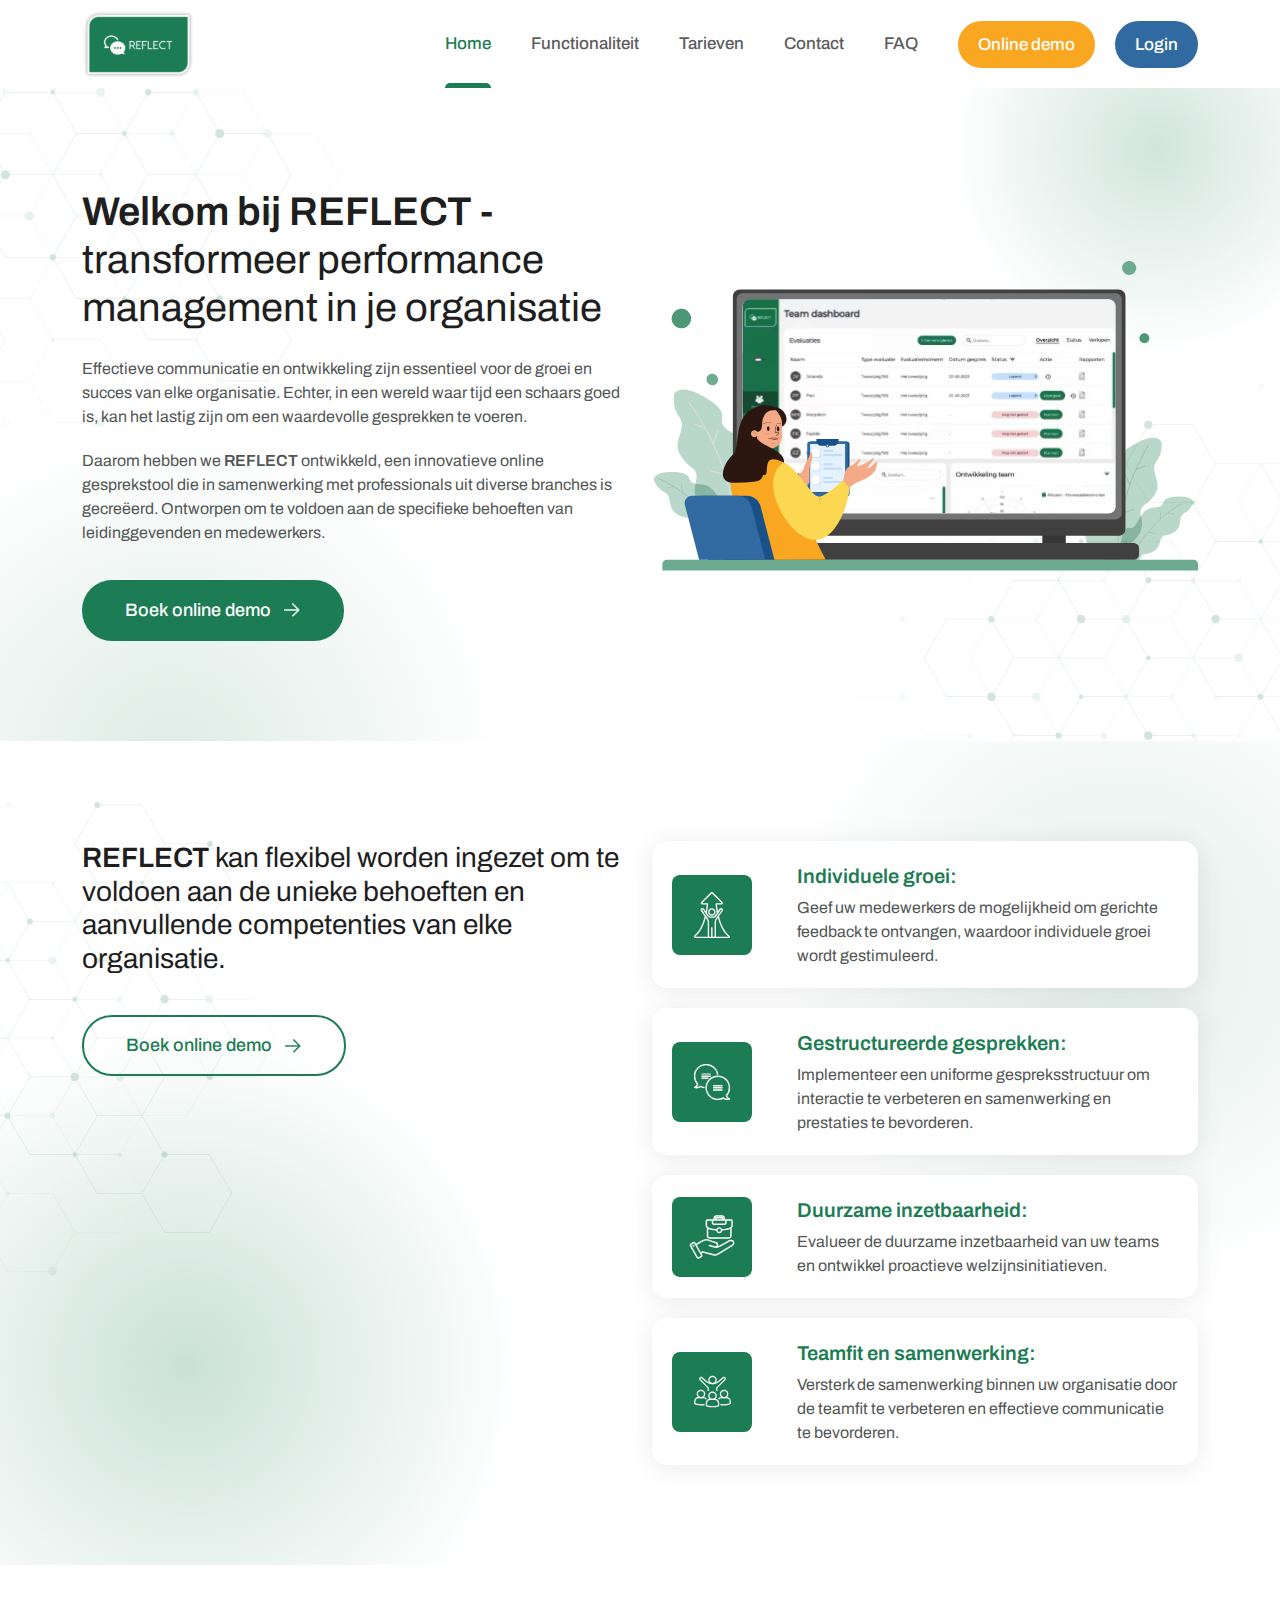
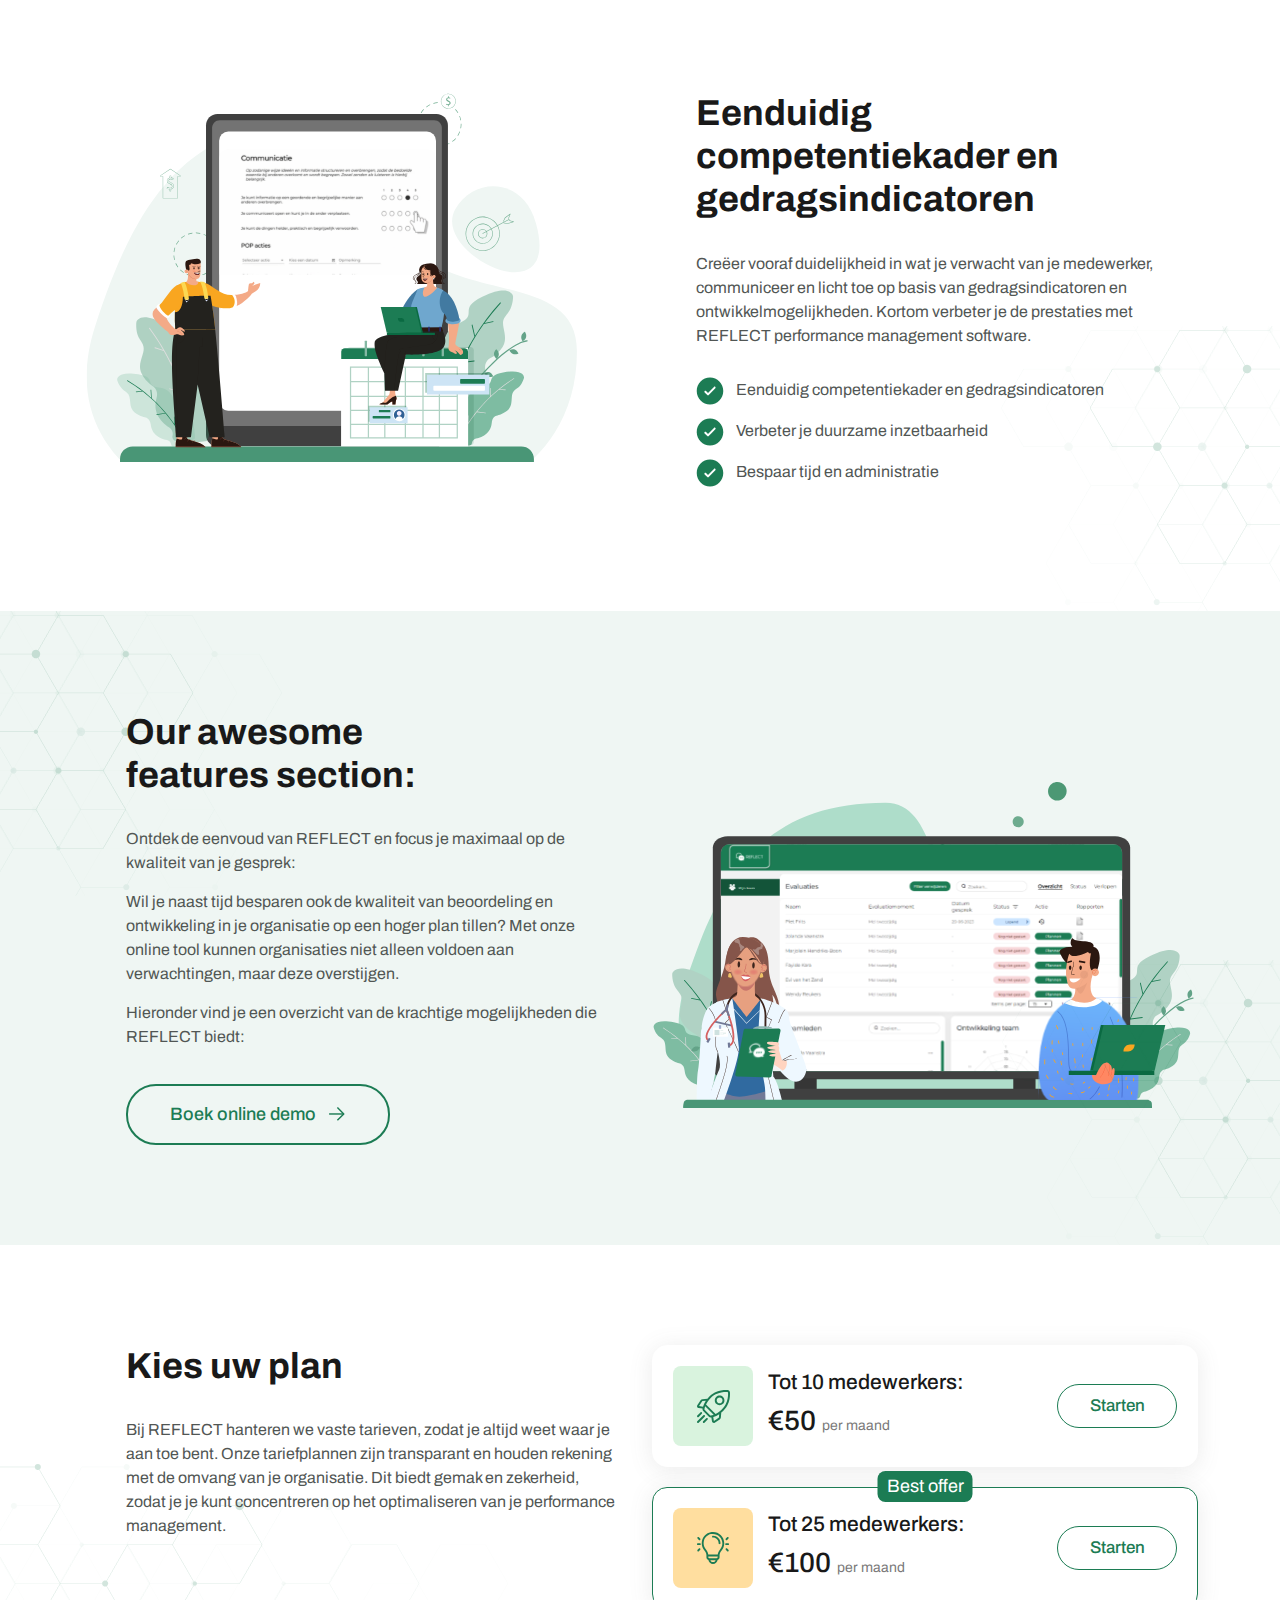
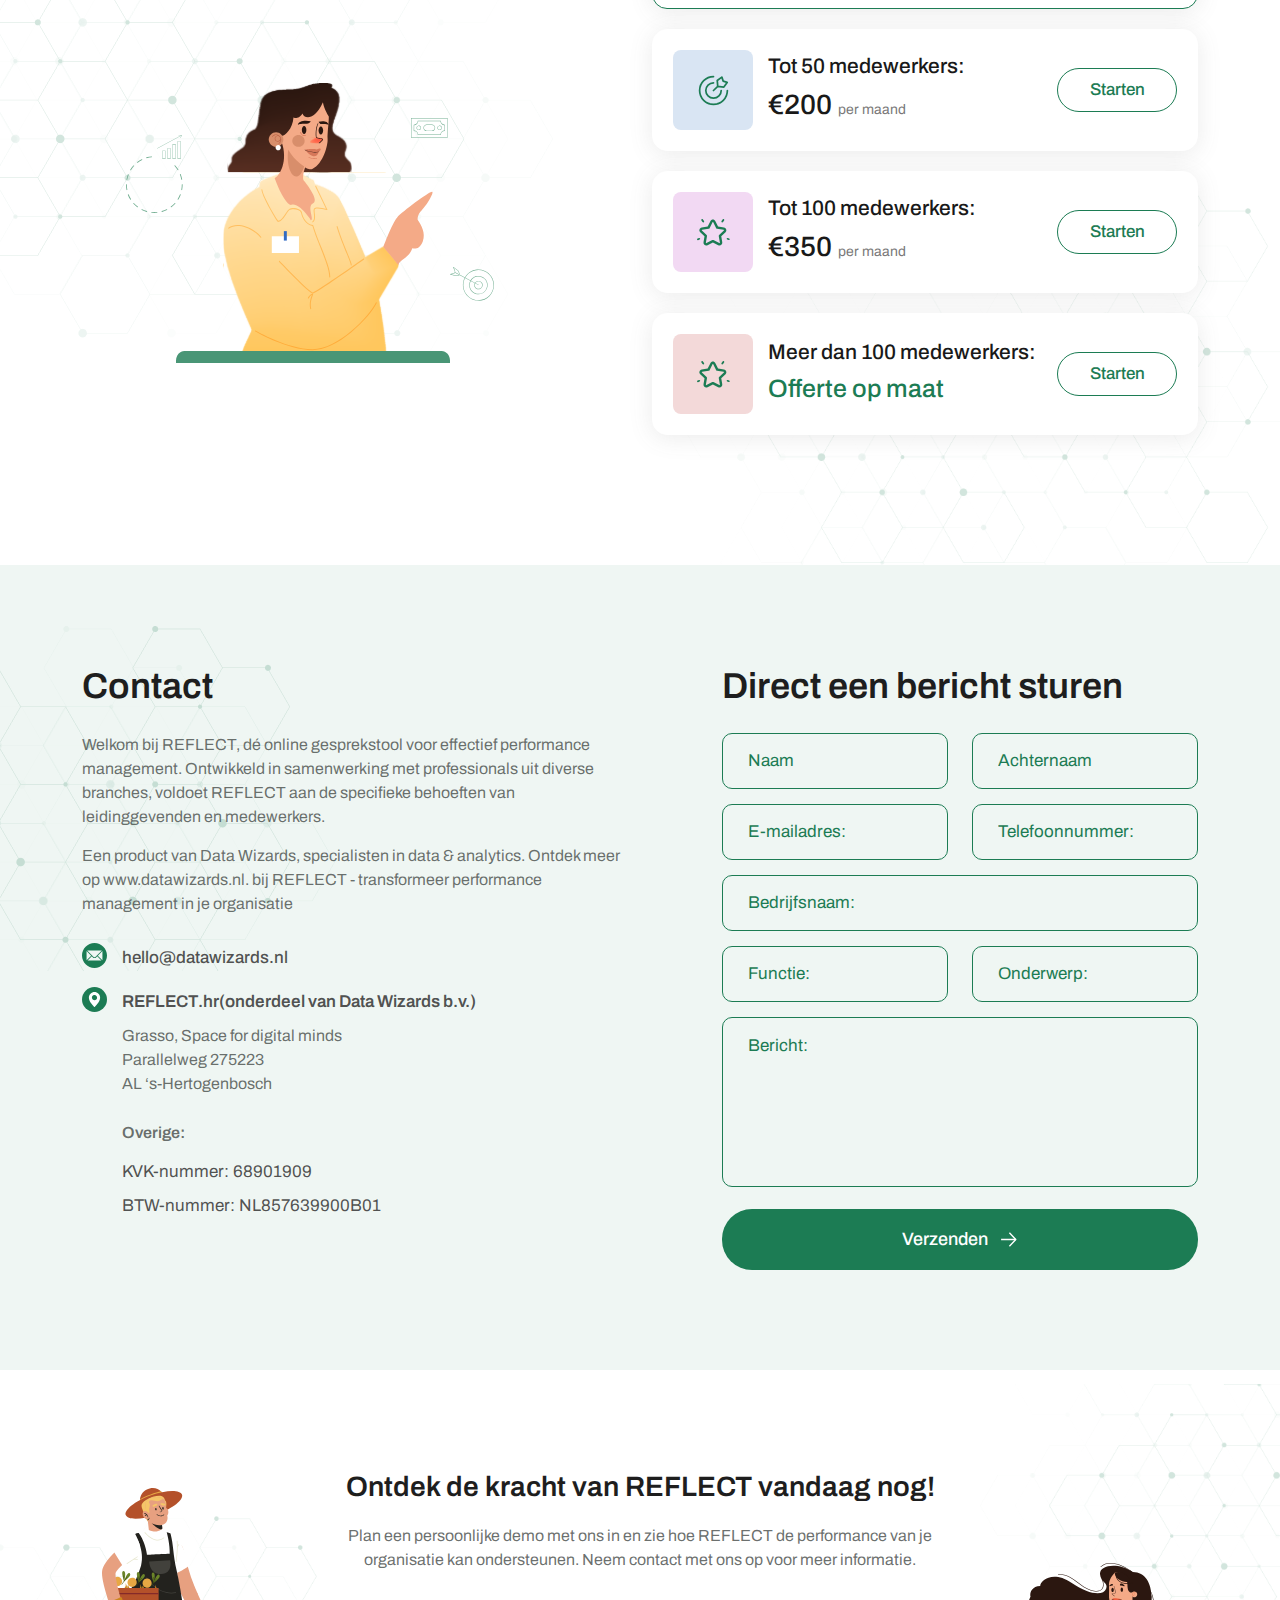
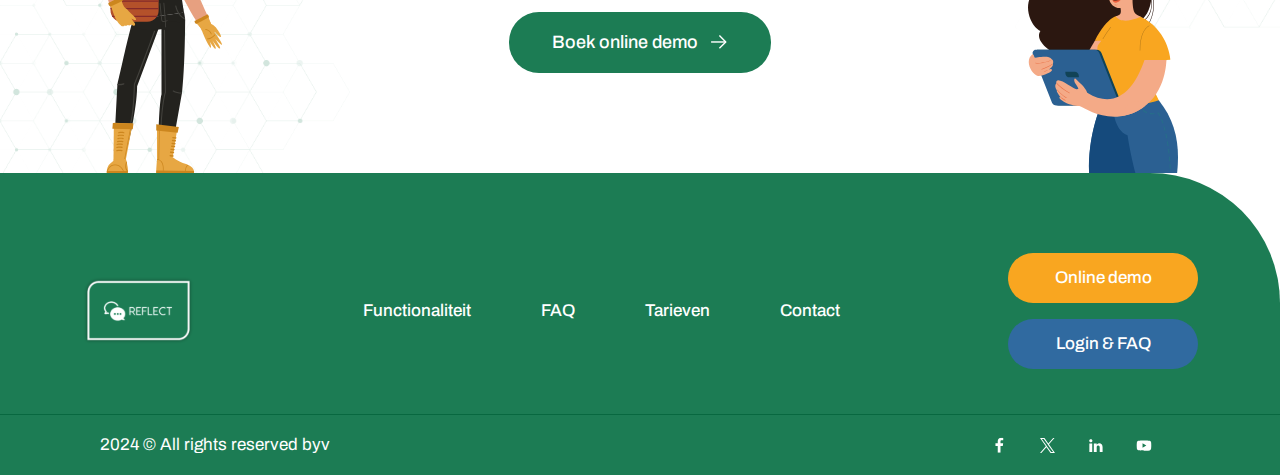
==== commit c0c938fd: "Add files via upload" ====
--- a/index.html
+++ b/index.html
@@ -26,29 +26,29 @@
                     <div class="col-lg-10 col-6 d-flex justify-content-end">
                         <nav class="header__nav">
                             <ul class="header__menu">
-                                <li>
-                                    <a href="#">
-                                        Thuis
-                                    </a>
-                                </li>
-                                <li>
-                                    <a href="#">
-                                        Onze Aveson
+                                <li class="active">
+                                    <a href="#">
+                                        Home
+                                    </a>
+                                </li>
+                                <li>
+                                    <a href="#">
+                                        Functionaliteit
+                                    </a>
+                                </li>
+                                <li>
+                                    <a href="#">
+                                        Tarieven
+                                    </a>
+                                </li>
+                                <li>
+                                    <a href="#">
+                                        Contact
                                     </a>
                                 </li>
                                 <li>
                                     <a href="#">
                                         FAQ
-                                    </a>
-                                </li>
-                                <li>
-                                    <a href="#">
-                                        Prijzen
-                                    </a>
-                                </li>
-                                <li>
-                                    <a href="#">
-                                        Support page
                                     </a>
                                 </li>
                             </ul>
@@ -57,7 +57,7 @@
                                     Online demo
                                 </a>
                                 <a href="#" class="blue-btn">
-                                    Login & FAQ
+                                    Login
                                 </a>
                             </div>
                         </nav>
--- a/css/style.css
+++ b/css/style.css
@@ -1 +1 @@
-@import url("https://fonts.googleapis.com/css2?family=Archivo:ital,wght@0,100..900;1,100..900&display=swap");html{-webkit-box-sizing:border-box;box-sizing:border-box;scroll-behavior:inherit!important}*,:after,:before{-webkit-box-sizing:inherit;box-sizing:inherit}body,html{height:100%}a{text-decoration:none;color:inherit}a:hover{color:inherit}button:focus,input:focus{outline:transparent}li{margin:0;padding:0;list-style:none}h1,h2,h3,h4,h5,h6,li,ol,p,ul{margin:0;padding:0}body{position:relative;overflow-x:hidden;min-width:320px;max-width:100vw;cursor:default;color:#191919;font-family:"Archivo",sans-serif}body:after{content:"";position:fixed;width:100%;height:100vh;-webkit-transition:0.2s ease-in;transition:0.2s ease-in;background-color:rgba(230,230,230,0.6);top:0;left:0;opacity:0;z-index:-1;visibility:hidden}body.bg-active{overflow:hidden}body.bg-active:after{opacity:1;z-index:1;visibility:visible}body.bg-active footer,body.bg-active main{-webkit-filter:blur(3px);filter:blur(3px)}.main{-webkit-box-flex:1;-ms-flex:1 1 auto;flex:1 1 auto;padding-top:88px;-webkit-transition:0.4s ease;transition:0.4s ease}.pagewrapper{min-height:100%;display:-webkit-box;display:-ms-flexbox;display:flex;-webkit-box-orient:vertical;-webkit-box-direction:normal;-ms-flex-direction:column;flex-direction:column;position:relative;overflow:hidden}@media (min-width:1600px){.container,.container-lg,.container-md,.container-sm,.container-xl,.container-xxl{max-width:1460px}}.greenbtn{display:inline-block;padding:17px 43px;background:#1C7C54;border-radius:30px;color:#fff;font-weight:500;font-size:18px;-webkit-transition:0.3s;transition:0.3s;position:relative;z-index:2}.greenbtn img{margin-left:6px;width:20px;margin-top:-3px}.greenbtn:hover{color:#fff;border-radius:30px 0}.whitebtn{display:inline-block;padding:15px 42px;border:2px solid #1C7C54;border-radius:30px;color:#1C7C54;font-weight:500;font-size:18px;-webkit-transition:0.3s;transition:0.3s}.whitebtn img{margin-left:6px;width:20px;margin-top:-3px}.whitebtn:hover{color:#1C7C54;border-radius:30px 0}h1{color:#1e1e1e;font-size:48px;font-weight:400;line-height:120%;margin-bottom:35px}h1 b,h1 strong{font-weight:600}h3{color:#1e1e1e;font-size:35px;font-weight:400;line-height:120%;margin-bottom:40px}h3 b,h3 strong{font-weight:600}h2{font-size:45px;margin-bottom:30px}@media (max-width:1599.8px){h1{font-size:44px}}@media (max-width:1399.8px){h1{font-size:40px;margin-bottom:25px}h2{font-size:36px}h3{font-size:28px}}@media (max-width:575.8px){h1{font-size:30px}h2{font-size:25px;margin-bottom:25px}h3{font-size:25px;margin-bottom:30px}.whitebtn{width:100%;text-align:center}}.herosection{padding:123px 0;position:relative;overflow:hidden}.herosection:after{content:"";width:418px;height:418px;position:absolute;right:-86px;top:-150px;border-radius:50%;background:radial-gradient(rgba(28,124,84,0.2),#fff 70%)}.herosection:before{content:"";width:680px;height:680px;position:absolute;left:-168px;bottom:-362px;border-radius:50%;background:radial-gradient(rgba(28,124,84,0.15),#fff 70%)}.herosection__bg1{position:absolute;left:0;top:0}.herosection__bg2{position:absolute;right:0;bottom:0}.herosection__descr{position:relative;z-index:1}.herosection__descr p{font-size:17px;color:#515654;margin-bottom:20px;max-width:557px}.herosection__descr p b,.herosection__descr p strong{font-weight:600}.herosection__descr a{margin-top:40px}.herosection__img{position:relative;z-index:1}.herosection__img img{max-width:100%}.flexibel{padding:115px 0;position:relative;overflow:hidden}.flexibel:after{content:"";width:680px;height:680px;position:absolute;right:-177px;top:-125px;border-radius:50%;background:radial-gradient(rgba(28,124,84,0.13),#fff 70%)}.flexibel:before{content:"";width:680px;height:680px;position:absolute;left:-154px;bottom:-140px;border-radius:50%;background:radial-gradient(rgba(28,124,84,0.23),#fff 70%)}.flexibel__bg{position:absolute;left:0;top:0}.flexibel__descr{max-width:560px;position:relative;z-index:1}.flexibel__list{position:relative;z-index:1}.flexibel__box{display:-webkit-box;display:-ms-flexbox;display:flex;-ms-flex-wrap:wrap;flex-wrap:wrap;-webkit-box-align:center;-ms-flex-align:center;align-items:center;padding:27px 30px;background:#fff;-webkit-box-shadow:0 3px 23px rgba(99,99,99,0.13);box-shadow:0 3px 23px rgba(99,99,99,0.13);border-radius:15px;margin-bottom:20px}.flexibel__box:last-child{margin-bottom:0}.flexibel__box .imgwrap{width:100px;max-width:80px;-webkit-box-flex:0;-ms-flex:0 0 80px;flex:0 0 80px;height:80px;background:#1C7C54;border-radius:8px;display:-webkit-inline-box;display:-ms-inline-flexbox;display:inline-flex;-webkit-box-align:center;-ms-flex-align:center;align-items:center;-webkit-box-pack:center;-ms-flex-pack:center;justify-content:center}.flexibel__box .imgwrap img{max-width:50px}.flexibel__box .description{width:100px;max-width:calc(100% - 80px);-webkit-box-flex:0;-ms-flex:0 0 calc(100% - 80px);flex:0 0 calc(100% - 80px);padding-left:45px}.flexibel__box .description .title{margin-bottom:5px;color:#1C7C54;font-weight:600;font-size:20px}.flexibel__box .description p{color:#515654;margin:0}.competentiekader{padding:80px 0;position:relative;overflow:hidden}.competentiekader .imgwrap img{max-width:100%}.competentiekader__bg{position:absolute;right:0;bottom:0}.sdescrwrapper{padding-left:8%}.sdescrwrapper p{margin-bottom:15px;max-width:490px;font-size:17px;color:#515654}.sdescrwrapper p:last-child{margin-bottom:0}.sdescrwrapper ul{list-style-type:none;margin:30px 0 0 0;padding:0}.sdescrwrapper ul li{margin-bottom:17px;font-size:17px;color:#515654;position:relative;padding-left:40px}.sdescrwrapper ul li:after{content:"";width:28px;height:28px;display:inline-block;background:url("../img/main/check-icon.svg") no-repeat center/100%;position:absolute;left:0;top:-1px}.sdescrwrapper ul li:last-child{margin-bottom:0}.sdescrwrapper .whitebtn{margin-top:20px}.featuressects{padding:128px 0;background:#EFF6F3;position:relative;overflow:hidden}.featuressects .imgwrap img{max-width:100%}.featuressects__bg1{position:absolute;left:0;top:0}.featuressects__bg2{position:absolute;right:0;bottom:0}.kies{padding:100px 0 130px;position:relative;overflow:hidden}.kies .sdescrwrapper{position:relative;z-index:1}.kies .sdescrwrapper img{max-width:100%;margin-top:130px}.kies__list{position:relative;z-index:1}.kies__bg1{position:absolute;left:0;top:199px}.kies__bg2{position:absolute;right:0;bottom:0}.kiesbox{padding:40px 30px;background:#fff;display:-webkit-box;display:-ms-flexbox;display:flex;-webkit-box-align:center;-ms-flex-align:center;align-items:center;-ms-flex-wrap:wrap;flex-wrap:wrap;border:1px solid #fff;-webkit-box-shadow:0 3px 23px rgba(99,99,99,0.13);box-shadow:0 3px 23px rgba(99,99,99,0.13);border-radius:15px;margin-bottom:20px;position:relative}.kiesbox:last-child{margin-bottom:0}.kiesbox .kiesbox__img{width:100%;max-width:80px;-webkit-box-flex:0;-ms-flex:0 0 80px;flex:0 0 80px;height:80px;border-radius:8px;display:-webkit-inline-box;display:-ms-inline-flexbox;display:inline-flex;-webkit-box-align:center;-ms-flex-align:center;align-items:center;-webkit-box-pack:center;-ms-flex-pack:center;justify-content:center}.kiesbox .kiesbox__img img{max-width:50px}.kiesbox .kiesbox__descr{width:100%;max-width:calc(100% - 80px);-webkit-box-flex:0;-ms-flex:0 0 calc(100% - 80px);flex:0 0 calc(100% - 80px);padding-left:25px;display:-webkit-box;display:-ms-flexbox;display:flex;-ms-flex-wrap:wrap;flex-wrap:wrap;-webkit-box-align:center;-ms-flex-align:center;align-items:center}.kiesbox .kiesbox__descr .text{width:100%;max-width:calc(100% - 180px);-webkit-box-flex:0;-ms-flex:0 0 calc(100% - 180px);flex:0 0 calc(100% - 180px);padding-right:10px}.kiesbox .kiesbox__descr .text .title{margin-bottom:5px;font-size:25px;font-weight:500;line-height:120%}.kiesbox .kiesbox__descr .text .price{font-size:35px;font-weight:500}.kiesbox .kiesbox__descr .text .price span{color:#797878;font-size:14px;font-weight:400}.kiesbox .kiesbox__descr .text .grtext{margin:0;text-decoration:none;color:#1C7C54;font-size:25px;font-weight:500}.kiesbox .kiesbox__descr .linkbox{width:100%;max-width:180px;-webkit-box-flex:0;-ms-flex:0 0 180px;flex:0 0 180px}.kiesbox .kiesbox__descr .linkbox a{display:-webkit-box;display:-ms-flexbox;display:flex;-webkit-box-align:center;-ms-flex-align:center;align-items:center;-webkit-box-pack:center;-ms-flex-pack:center;justify-content:center;text-align:center;min-height:50px;padding:10px;font-size:17px;font-weight:500;color:#1C7C54;border:1.5px solid #1C7C54;border-radius:30px;-webkit-transition:0.3s;transition:0.3s}.kiesbox .kiesbox__descr .linkbox a:hover{border-radius:30px 0}.kiesbox.active{border-color:#1C7C54}.kiesbox.active .kiesbox__label{display:inline-block;background-color:#1C7C54;padding:2px 9px;border-radius:8px;color:#fff;font-size:18px;position:absolute;left:50%;-webkit-transform:translateX(-50%);transform:translateX(-50%);top:-17px}.contactsection{padding:130px 0 200px;background:#EFF6F3;position:relative;overflow:hidden}.contactsection .title{color:#1E1E1E;margin-bottom:35px;font-size:45px;font-weight:600;line-height:120%}.contactsection__bg{position:absolute;left:0;top:0}.continfo{position:relative;z-index:1}.continfo .descrwpar{margin-bottom:30px}.continfo p{max-width:550px;margin-bottom:15px;font-size:17px;color:rgba(81,86,84,0.85)}.continfo p:last-child{margin-bottom:0}.continfo .email{position:relative;padding-left:40px;font-size:17px;line-height:140%;color:rgba(52,52,52,0.85);font-weight:500;margin-bottom:20px;display:inline-block}.continfo .email img{width:25px;position:absolute;left:0;top:-3px}.continfo .location-title{position:relative;padding-left:40px;font-size:17px;line-height:140%;color:rgba(52,52,52,0.85);font-weight:500;margin-bottom:20px}.continfo .location-title img{width:25px;position:absolute;left:0;top:-3px}.continfo .location-title{font-weight:600;font-size:17px;line-height:140%;color:rgba(52,52,52,0.85);margin-bottom:10px}.continfo ul{margin-top:10px}.continfo ul li{margin-bottom:10px;font-size:17px;line-height:140%;color:rgba(52,52,52,0.85)}.continfo ul li:last-child{margin-bottom:0}.continfo .location{margin-bottom:25px}.continfo .subtitle{font-weight:600}.contform{padding-left:70px;position:relative;z-index:1}.contform .greenbtn{border:none}.inputfield{margin-bottom:15px}.inputfield input{min-height:56px;border-radius:10px;padding-left:25px;padding-right:10px;border:1px solid #1C7C54;background:transparent;width:100%;-webkit-transition:0.3s;transition:0.3s}.inputfield input::-webkit-input-placeholder{font-size:17px;color:#1C7C54}.inputfield input::-moz-placeholder{font-size:17px;color:#1C7C54}.inputfield input:-ms-input-placeholder{font-size:17px;color:#1C7C54}.inputfield input::-ms-input-placeholder{font-size:17px;color:#1C7C54}.inputfield input::placeholder{font-size:17px;color:#1C7C54}.inputfield input:focus{background:#fff}.inputfield textarea{height:170px;border-radius:10px;padding-left:25px;padding-right:10px;border:1px solid #1C7C54;background:transparent;width:100%;padding-top:15px;outline:none;resize:none}.inputfield textarea::-webkit-input-placeholder{font-size:17px;color:#1C7C54}.inputfield textarea::-moz-placeholder{font-size:17px;color:#1C7C54}.inputfield textarea:-ms-input-placeholder{font-size:17px;color:#1C7C54}.inputfield textarea::-ms-input-placeholder{font-size:17px;color:#1C7C54}.inputfield textarea::placeholder{font-size:17px;color:#1C7C54}.ontdek{padding:138px 0 102px;text-align:center;position:relative;overflow:hidden}.ontdek .title{margin-bottom:20px;color:#1E1E1E;line-height:120%;font-size:39px;font-weight:600}.ontdek p{max-width:615px;margin:0 auto;color:rgba(81,86,84,0.85);margin-bottom:40px}.ontdek__bg1{left:0;bottom:0;position:absolute}.ontdek__bg2{right:0;top:14px;position:absolute}.ontdek__ill1{position:absolute;left:13%;bottom:0}.ontdek__ill2{position:absolute;right:13%;bottom:0}.kiesmobimg{display:none}.continfo .location,.continfo .subtitle,.continfo ul{padding-left:40px}.sdescrwrapper{z-index:2;position:relative}@media (max-width:1599.8px){.herosection__descr a{margin-top:25px}.contactsection,.featuressects,.flexibel,.herosection,.ontdek{padding:100px 0}}@media (max-width:1399.8px){.herosection__descr a{margin-top:15px}.flexibel__box{padding:20px}.kiesbox{padding:20px}.kiesbox .kiesbox__descr .linkbox{max-width:120px;-webkit-box-flex:0;-ms-flex:0 0 120px;flex:0 0 120px}.kiesbox .kiesbox__descr .text{max-width:calc(100% - 120px);-webkit-box-flex:0;-ms-flex:0 0 calc(100% - 120px);flex:0 0 calc(100% - 120px)}.kiesbox .kiesbox__descr .linkbox a{padding:6px;min-height:44px}.kiesbox .kiesbox__descr{padding-left:15px}.kiesbox .kiesbox__descr .text .title{font-size:21px}.kiesbox .kiesbox__descr .text .price{font-size:28px}.kies__bg2{max-width:600px}.contactsection .title{font-size:36px;margin-bottom:25px}.ontdek .title{font-size:28px}.ontdek__bg1{max-width:350px}.ontdek__bg2{max-width:300px}.ontdek__ill2{right:8%;width:150px}.ontdek__ill1{left:8%;max-width:120px}.continfo p,.herosection__descr p,.sdescrwrapper p,.sdescrwrapper ul li{font-size:16px}}@media (max-width:1199.8px){.herosection__descr p{max-width:100%}.herosection__img{text-align:center;margin-top:40px}.flexibel__descr{max-width:100%;margin-bottom:40px}.sdescrwrapper{padding-left:0}.kies__bg1{max-width:400px}.inputfield input{padding-left:15px}.contform{padding-left:0}}@media (max-width:991.8px){.competentiekader .col-lg-6:first-child{-webkit-box-ordinal-group:3;-ms-flex-order:2;order:2}.competentiekader .col-lg-6:nth-child(2){-webkit-box-ordinal-group:2;-ms-flex-order:1;order:1}.sdescrwrapper p{max-width:100%}.kiesmobimg{display:block;margin:30px auto 0;max-width:100%}.kies .sdescrwrapper img{display:none}.kies__bg1{display:none}.kies__bg2{display:none}.kies{padding-bottom:80px}.continfo p{max-width:100%}.contform{padding-top:40px}.ontdek{padding-bottom:200px}.ontdek__ill2{right:initial;left:10%;-webkit-transform:scaleX(-1);transform:scaleX(-1)}.ontdek{overflow:initial}.ontdek__ill1{max-width:120px;right:10%;left:initial;-webkit-transform:scaleX(-1);transform:scaleX(-1);bottom:-50px}}@media (max-width:767.8px){.ontdek__ill1{width:100px}.ontdek__ill2{width:100px;left:40px}.contactsection,.featuressects,.flexibel,.herosection,.ontdek{padding:80px 0}}@media (max-width:575.8px){.herosection__descr a{width:100%;text-align:center;margin-top:10px}.herosection__img{margin-top:28px}.herosection__bg2{width:80%;bottom:50px}.herosection:after{display:none}.herosection__bg1{width:60%}.flexibel:after{display:none}.herosection:before{width:300px;height:300px;bottom:0;left:-100px}.flexibel__bg{width:200px}.flexibel__box .imgwrap{max-width:65px;-webkit-box-flex:0;-ms-flex:0 0 65px;flex:0 0 65px;margin-bottom:20px;height:65px}.flexibel__box .imgwrap img{max-width:40px}.flexibel__box .description{max-width:100%;-webkit-box-flex:0;-ms-flex:0 0 100%;flex:0 0 100%;padding-left:0}.flexibel__box{margin-bottom:15px}.flexibel{padding-bottom:70px}.flexibel:before{width:420px;height:420px;right:-210px;left:initial;bottom:-100px}.competentiekader{padding-top:67px;padding-bottom:40px}.sdescrwrapper ul li{font-size:15px}.competentiekader__bg{display:none}.kies{padding-top:50px}.kies__list{margin-top:30px}.kiesbox__img{max-width:60px;-webkit-box-flex:0;-ms-flex:0 0 60px;flex:0 0 60px}.kiesbox .kiesbox__descr{max-width:100%;-webkit-box-flex:0;-ms-flex:0 0 100%;flex:0 0 100%;padding-left:0;margin-top:30px}.kiesbox .kiesbox__img{max-width:60px;-webkit-box-flex:0;-ms-flex:0 0 60px;flex:0 0 60px;height:60px}.kiesbox .kiesbox__img img{max-width:30px}.kiesbox .kiesbox__descr .linkbox,.kiesbox .kiesbox__descr .text{max-width:100%;-webkit-box-flex:0;-ms-flex:0 0 100%;flex:0 0 100%}.kiesbox .kiesbox__descr .text .title{font-size:25px}.kiesbox .kiesbox__descr .text .price{font-size:35px;margin-bottom:10px}.kiesbox .kiesbox__descr .linkbox a{border-radius:30px 0}.kiesbox.active .kiesbox__label{font-size:15px;top:-14px}.kiesbox{padding:25px}.kiesmobimg{margin-top:60px}.contactsection{padding:70px 0}.contactsection .title{font-size:28px}.contactsection__bg{width:70%;top:-40px}.continfo .location-title{font-size:16px}.inputfield input{min-height:54px}.contform .greenbtn{width:100%}.ontdek__bg2{display:none}.ontdek{padding:100px 0 256px}.ontdek__bg1{bottom:initial;top:0;width:80%}.ontdek .greenbtn{border-radius:30px 0}.ontdek__ill1{width:150px;right:12px;max-width:initial;bottom:-130px}.ontdek__ill2{width:160px;left:8px}.featuressects,.flexibel,.herosection{padding:45px 0}.continfo p,.herosection__descr p,.sdescrwrapper p{font-size:14px}}.header{display:-webkit-box;display:-ms-flexbox;display:flex;height:88px;-webkit-box-align:center;-ms-flex-align:center;align-items:center;top:0;left:0;width:100%;position:fixed;top:0;left:0;z-index:99;background-color:#fff}.header__logo{position:relative;z-index:9}.header__logo a{display:block}.header__logo img{max-width:113px;width:100%;background-size:cover}.burger{display:none}.header__nav{display:-webkit-box;display:-ms-flexbox;display:flex;-webkit-box-align:center;-ms-flex-align:center;align-items:center;-webkit-box-pack:end;-ms-flex-pack:end;justify-content:flex-end}.header__menu{display:-webkit-box;display:-ms-flexbox;display:flex;-webkit-box-align:center;-ms-flex-align:center;align-items:center;height:88px}.header__menu li{margin-right:70px;height:100%;display:-webkit-box;display:-ms-flexbox;display:flex;-webkit-box-align:center;-ms-flex-align:center;align-items:center}.header__menu a{color:#5D5D5D;line-height:120%;font-weight:500;font-size:17px;-webkit-transition:0.3s ease-in-out;transition:0.3s ease-in-out;display:-webkit-box;display:-ms-flexbox;display:flex;height:100%;-webkit-box-align:center;-ms-flex-align:center;align-items:center;position:relative}.header__menu a:after{content:"";position:absolute;bottom:0;left:50%;-webkit-transition:0.4s ease;transition:0.4s ease;background-color:#1C7C54;height:5px;width:0%;border-radius:20px 20px 0 0}.header__menu a:hover{opacity:0.8}.header__menu a:hover:after{width:100%;left:0}.header__buttons{display:-webkit-box;display:-ms-flexbox;display:flex;-webkit-box-align:center;-ms-flex-align:center;align-items:center;-webkit-box-pack:center;-ms-flex-pack:center;justify-content:center}.header__buttons a{display:-webkit-box;display:-ms-flexbox;display:flex;-webkit-box-align:center;-ms-flex-align:center;align-items:center;-webkit-box-pack:center;-ms-flex-pack:center;justify-content:center;font-size:17px;font-weight:500;line-height:100%;color:#fff;border-radius:30px;-webkit-transition:0.3s ease;transition:0.3s ease;padding:16px 25px}.header__buttons a:hover{opacity:0.8}.header__buttons a+a{margin-left:20px}.header__buttons .yellow-btn{background-color:#F9A620}.header__buttons .blue-btn{background-color:#306AA0}.header.shadowh{-webkit-transition:0.3s;transition:0.3s;-webkit-box-shadow:0 0 10px #e3e3e3;box-shadow:0 0 10px #e3e3e3}.header__buttons .blue-btn:hover,.header__buttons a:hover{border-radius:30px 0;opacity:1}@media (max-width:1399.8px){.header__menu li{margin-right:40px}.header__buttons a{padding:15px 20px}}@media (max-width:1199.8px){.header__menu li{margin-right:30px}.header__buttons a{font-size:16px;padding:14px 20px}.header__buttons a+a{margin-left:15px}}@media (max-width:991.8px){.header__menu{display:block;height:auto;width:100%;padding:50px 0;-webkit-transition:0.5s ease-in;transition:0.5s ease-in;opacity:0}.header__menu li{height:auto;margin:0;border-top:1px solid #BED9CE}.header__menu li:last-child{border-bottom:1px solid #BED9CE}.header__menu a{padding:25px 20px;height:auto;display:block;width:100%}.header__menu a:after{display:none}.header__menu a:hover{color:#1C7C54;background-color:#F4F4F4}.header__nav{position:fixed;top:88px;right:0;padding:0 0 50px;background-color:#fff;width:50%;height:calc(100% - 88px);-webkit-box-pack:start;-ms-flex-pack:start;justify-content:flex-start;-webkit-box-orient:vertical;-webkit-box-direction:normal;-ms-flex-direction:column;flex-direction:column;-webkit-box-align:start;-ms-flex-align:start;align-items:start;-webkit-transition:0.6s ease;transition:0.6s ease;-webkit-transform:translateX(120%);transform:translateX(120%);overflow-y:auto}.header__nav.open{-webkit-transform:translate(0);transform:translate(0)}.header__nav.open .header__buttons,.header__nav.open .header__menu{opacity:1;-webkit-transition:0.5s 0.4s ease-in;transition:0.5s 0.4s ease-in}.header__buttons{padding:0 20px;opacity:0}.burger{display:inline-block;border:none;background-color:transparent;outline:none;padding:0;width:24px;height:24px;overflow:hidden;z-index:22}.burger span{display:block;height:2px;background:#1C7C54;margin:4px 0;border-radius:5px;-webkit-transition:0.5s;transition:0.5s;-webkit-transform-origin:0 0;transform-origin:0 0}.burger.open span{background:#1C7C54}.burger.open span:first-child{-webkit-transform:translateX(4px) translateY(-2px) rotate(45deg);transform:translateX(4px) translateY(-2px) rotate(45deg)}.burger.open span:nth-child(2){-webkit-transform:translateX(100%);transform:translateX(100%);opacity:0}.burger.open span:nth-child(3){-webkit-transform:translateX(2px) translateY(3px) rotate(-45deg);transform:translateX(2px) translateY(3px) rotate(-45deg)}}@media (max-width:767.8px){.header__nav{width:75%;top:73px;padding:0 0 30px;height:calc(100% - 73px)}.header{display:-webkit-box;display:-ms-flexbox;display:flex;height:73px}.header__logo img{max-width:96px}.header__menu{padding:35px 0}}@media (max-width:575.8px){.header__buttons{-ms-flex-wrap:wrap;flex-wrap:wrap;width:100%}.header__buttons a{width:100%}.header__buttons a+a{margin:20px 0 0}}.footer{background-color:#1C7C54;border-radius:0 130px 0 0;-webkit-transition:0.3s;transition:0.3s;position:relative;z-index:2}.footer__main{padding:80px 0 45px;display:-webkit-box;display:-ms-flexbox;display:flex;-webkit-box-align:center;-ms-flex-align:center;align-items:center;-webkit-box-pack:justify;-ms-flex-pack:justify;justify-content:space-between}.footer__logo a{display:block}.footer__logo img{max-width:162px;background-size:cover}.footer__menu ul{display:-webkit-box;display:-ms-flexbox;display:flex;-webkit-box-align:center;-ms-flex-align:center;align-items:center}.footer__menu li{margin-right:70px}.footer__menu li:last-child{margin-right:0}.footer__menu a{font-size:17px;font-weight:500;color:#fff;-webkit-transition:0.3s ease;transition:0.3s ease}.footer__menu a:hover{opacity:0.6}.footer__buttons a{width:190px;height:50px;display:-webkit-box;display:-ms-flexbox;display:flex;-webkit-box-align:center;-ms-flex-align:center;align-items:center;-webkit-box-pack:center;-ms-flex-pack:center;justify-content:center;font-size:17px;font-weight:500;line-height:100%;color:#fff;border-radius:30px;-webkit-transition:0.3s ease;transition:0.3s ease;padding:16px 25px}.footer__buttons a:hover{opacity:0.8}.footer__buttons a+a{margin:16px 0 0}.footer__buttons .yellow-btn{background-color:#F9A620}.footer__buttons .blue-btn{background-color:#306AA0}.footer__bottom{border-top:1px solid #086840}.footer__bottom-wrapper{padding:18px;display:-webkit-box;display:-ms-flexbox;display:flex;-webkit-box-align:center;-ms-flex-align:center;align-items:center;-webkit-box-pack:justify;-ms-flex-pack:justify;justify-content:space-between}.footer__copy p{color:#fff;font-size:17px;line-height:120%}.footer__socials ul{display:-webkit-box;display:-ms-flexbox;display:flex;-webkit-box-align:center;-ms-flex-align:center;align-items:center}.footer__socials ul li{margin-right:25px}.footer__socials ul a{-webkit-transition:0.3s;transition:0.3s}.footer__socials ul a:hover{-webkit-filter:brightness(70%);filter:brightness(70%)}.footer__buttons .blue-btn:hover,.footer__buttons .yellow-btn:hover{opacity:1;border-radius:30px 0}@media (max-width:1199.8px){.footer__menu li{margin-right:50px}}@media (max-width:991.8px){.footer__main{-ms-flex-wrap:wrap;flex-wrap:wrap}.footer__menu li{margin-right:30px}.footer__buttons a{width:150px;height:45px}}@media (max-width:767.8px){.footer__menu{width:100%;-webkit-box-ordinal-group:4;-ms-flex-order:3;order:3;padding-top:40px}.footer__menu ul{width:100%;-webkit-box-pack:justify;-ms-flex-pack:justify;justify-content:space-between}.footer__main{-webkit-box-align:start;-ms-flex-align:start;align-items:flex-start;padding:70px 0 45px}}@media (max-width:575.8px){.footer__main{padding:70px 0 30px}.footer__menu{width:100%;-webkit-box-ordinal-group:3;-ms-flex-order:2;order:2;padding-top:20px}.footer__menu ul{width:100%;-webkit-box-pack:justify;-ms-flex-pack:justify;justify-content:space-between;-webkit-box-orient:vertical;-webkit-box-direction:normal;-ms-flex-direction:column;flex-direction:column;-webkit-box-align:start;-ms-flex-align:start;align-items:flex-start}.footer__menu li{margin:0 0 20px}.footer__buttons{-webkit-box-ordinal-group:4;-ms-flex-order:3;order:3;max-width:190px;width:100%;padding-top:20px}.footer__buttons a{width:100%;height:50px}.footer__logo img{width:160px}.footer__bottom-wrapper{-ms-flex-wrap:wrap;flex-wrap:wrap;padding-bottom:30px;padding-left:0}.footer__copy{max-width:100%;-webkit-box-flex:0;-ms-flex:0 0 100%;flex:0 0 100%;margin-bottom:20px}}+@import url("https://fonts.googleapis.com/css2?family=Archivo:ital,wght@0,100..900;1,100..900&display=swap");html{-webkit-box-sizing:border-box;box-sizing:border-box;scroll-behavior:inherit!important}*,:after,:before{-webkit-box-sizing:inherit;box-sizing:inherit}body,html{height:100%}a{text-decoration:none;color:inherit}a:hover{color:inherit}button:focus,input:focus{outline:transparent}li{margin:0;padding:0;list-style:none}h1,h2,h3,h4,h5,h6,li,ol,p,ul{margin:0;padding:0}body{position:relative;overflow-x:hidden;min-width:320px;max-width:100vw;cursor:default;color:#191919;font-family:"Archivo",sans-serif}body:after{content:"";position:fixed;width:100%;height:100vh;-webkit-transition:0.2s ease-in;transition:0.2s ease-in;background-color:rgba(230,230,230,0.6);top:0;left:0;opacity:0;z-index:-1;visibility:hidden}body.bg-active{overflow:hidden}body.bg-active:after{opacity:1;z-index:1;visibility:visible}body.bg-active footer,body.bg-active main{-webkit-filter:blur(3px);filter:blur(3px)}.main{-webkit-box-flex:1;-ms-flex:1 1 auto;flex:1 1 auto;padding-top:88px;-webkit-transition:0.4s ease;transition:0.4s ease}.pagewrapper{min-height:100%;display:-webkit-box;display:-ms-flexbox;display:flex;-webkit-box-orient:vertical;-webkit-box-direction:normal;-ms-flex-direction:column;flex-direction:column;position:relative;overflow:hidden}@media (min-width:1600px){.container,.container-lg,.container-md,.container-sm,.container-xl,.container-xxl{max-width:1460px}}.greenbtn{display:inline-block;padding:17px 43px;background:#1C7C54;border-radius:30px;color:#fff;font-weight:500;font-size:18px;-webkit-transition:0.3s;transition:0.3s;position:relative;z-index:2}.greenbtn img{margin-left:6px;width:20px;margin-top:-3px}.greenbtn:hover{color:#fff;border-radius:30px 0}.whitebtn{display:inline-block;padding:15px 42px;border:2px solid #1C7C54;border-radius:30px;color:#1C7C54;font-weight:500;font-size:18px;-webkit-transition:0.3s;transition:0.3s}.whitebtn img{margin-left:6px;width:20px;margin-top:-3px}.whitebtn:hover{color:#1C7C54;border-radius:30px 0}h1{color:#1e1e1e;font-size:48px;font-weight:400;line-height:120%;margin-bottom:35px}h1 b,h1 strong{font-weight:600}h3{color:#1e1e1e;font-size:35px;font-weight:400;line-height:120%;margin-bottom:40px}h3 b,h3 strong{font-weight:600}h2{font-size:45px;margin-bottom:30px}@media (max-width:1599.8px){h1{font-size:44px}}@media (max-width:1399.8px){h1{font-size:40px;margin-bottom:25px}h2{font-size:36px}h3{font-size:28px}}@media (max-width:575.8px){h1{font-size:30px}h2{font-size:25px;margin-bottom:25px}h3{font-size:25px;margin-bottom:30px}.whitebtn{width:100%;text-align:center}}.herosection{padding:123px 0;position:relative;overflow:hidden}.herosection:after{content:"";width:418px;height:418px;position:absolute;right:-86px;top:-150px;border-radius:50%;background:radial-gradient(rgba(28,124,84,0.2),#fff 70%)}.herosection:before{content:"";width:680px;height:680px;position:absolute;left:-168px;bottom:-362px;border-radius:50%;background:radial-gradient(rgba(28,124,84,0.15),#fff 70%)}.herosection__bg1{position:absolute;left:0;top:0}.herosection__bg2{position:absolute;right:0;bottom:0}.herosection__descr{position:relative;z-index:1}.herosection__descr p{font-size:17px;color:#515654;margin-bottom:20px;max-width:557px}.herosection__descr p b,.herosection__descr p strong{font-weight:600}.herosection__descr a{margin-top:40px}.herosection__img{position:relative;z-index:1}.herosection__img img{max-width:100%}.flexibel{padding:115px 0;position:relative;overflow:hidden}.flexibel:after{content:"";width:680px;height:680px;position:absolute;right:-177px;top:-125px;border-radius:50%;background:radial-gradient(rgba(28,124,84,0.13),#fff 70%)}.flexibel:before{content:"";width:680px;height:680px;position:absolute;left:-154px;bottom:-140px;border-radius:50%;background:radial-gradient(rgba(28,124,84,0.23),#fff 70%)}.flexibel__bg{position:absolute;left:0;top:0}.flexibel__descr{max-width:560px;position:relative;z-index:1}.flexibel__list{position:relative;z-index:1}.flexibel__box{display:-webkit-box;display:-ms-flexbox;display:flex;-ms-flex-wrap:wrap;flex-wrap:wrap;-webkit-box-align:center;-ms-flex-align:center;align-items:center;padding:27px 30px;background:#fff;-webkit-box-shadow:0 3px 23px rgba(99,99,99,0.13);box-shadow:0 3px 23px rgba(99,99,99,0.13);border-radius:15px;margin-bottom:20px}.flexibel__box:last-child{margin-bottom:0}.flexibel__box .imgwrap{width:100px;max-width:80px;-webkit-box-flex:0;-ms-flex:0 0 80px;flex:0 0 80px;height:80px;background:#1C7C54;border-radius:8px;display:-webkit-inline-box;display:-ms-inline-flexbox;display:inline-flex;-webkit-box-align:center;-ms-flex-align:center;align-items:center;-webkit-box-pack:center;-ms-flex-pack:center;justify-content:center}.flexibel__box .imgwrap img{max-width:50px}.flexibel__box .description{width:100px;max-width:calc(100% - 80px);-webkit-box-flex:0;-ms-flex:0 0 calc(100% - 80px);flex:0 0 calc(100% - 80px);padding-left:45px}.flexibel__box .description .title{margin-bottom:5px;color:#1C7C54;font-weight:600;font-size:20px}.flexibel__box .description p{color:#515654;margin:0}.competentiekader{padding:80px 0;position:relative;overflow:hidden}.competentiekader .imgwrap img{max-width:100%}.competentiekader__bg{position:absolute;right:0;bottom:0}.sdescrwrapper{padding-left:8%}.sdescrwrapper p{margin-bottom:15px;max-width:490px;font-size:17px;color:#515654}.sdescrwrapper p:last-child{margin-bottom:0}.sdescrwrapper ul{list-style-type:none;margin:30px 0 0 0;padding:0}.sdescrwrapper ul li{margin-bottom:17px;font-size:17px;color:#515654;position:relative;padding-left:40px}.sdescrwrapper ul li:after{content:"";width:28px;height:28px;display:inline-block;background:url("../img/main/check-icon.svg") no-repeat center/100%;position:absolute;left:0;top:-1px}.sdescrwrapper ul li:last-child{margin-bottom:0}.sdescrwrapper .whitebtn{margin-top:20px}.featuressects{padding:128px 0;background:#EFF6F3;position:relative;overflow:hidden}.featuressects .imgwrap img{max-width:100%}.featuressects__bg1{position:absolute;left:0;top:0}.featuressects__bg2{position:absolute;right:0;bottom:0}.kies{padding:100px 0 130px;position:relative;overflow:hidden}.kies .sdescrwrapper{position:relative;z-index:1}.kies .sdescrwrapper img{max-width:100%;margin-top:130px}.kies__list{position:relative;z-index:1}.kies__bg1{position:absolute;left:0;top:199px}.kies__bg2{position:absolute;right:0;bottom:0}.kiesbox{padding:40px 30px;background:#fff;display:-webkit-box;display:-ms-flexbox;display:flex;-webkit-box-align:center;-ms-flex-align:center;align-items:center;-ms-flex-wrap:wrap;flex-wrap:wrap;border:1px solid #fff;-webkit-box-shadow:0 3px 23px rgba(99,99,99,0.13);box-shadow:0 3px 23px rgba(99,99,99,0.13);border-radius:15px;margin-bottom:20px;position:relative}.kiesbox:last-child{margin-bottom:0}.kiesbox .kiesbox__img{width:100%;max-width:80px;-webkit-box-flex:0;-ms-flex:0 0 80px;flex:0 0 80px;height:80px;border-radius:8px;display:-webkit-inline-box;display:-ms-inline-flexbox;display:inline-flex;-webkit-box-align:center;-ms-flex-align:center;align-items:center;-webkit-box-pack:center;-ms-flex-pack:center;justify-content:center}.kiesbox .kiesbox__img img{max-width:50px}.kiesbox .kiesbox__descr{width:100%;max-width:calc(100% - 80px);-webkit-box-flex:0;-ms-flex:0 0 calc(100% - 80px);flex:0 0 calc(100% - 80px);padding-left:25px;display:-webkit-box;display:-ms-flexbox;display:flex;-ms-flex-wrap:wrap;flex-wrap:wrap;-webkit-box-align:center;-ms-flex-align:center;align-items:center}.kiesbox .kiesbox__descr .text{width:100%;max-width:calc(100% - 180px);-webkit-box-flex:0;-ms-flex:0 0 calc(100% - 180px);flex:0 0 calc(100% - 180px);padding-right:10px}.kiesbox .kiesbox__descr .text .title{margin-bottom:5px;font-size:25px;font-weight:500;line-height:120%}.kiesbox .kiesbox__descr .text .price{font-size:35px;font-weight:500}.kiesbox .kiesbox__descr .text .price span{color:#797878;font-size:14px;font-weight:400}.kiesbox .kiesbox__descr .text .grtext{margin:0;text-decoration:none;color:#1C7C54;font-size:25px;font-weight:500}.kiesbox .kiesbox__descr .linkbox{width:100%;max-width:180px;-webkit-box-flex:0;-ms-flex:0 0 180px;flex:0 0 180px}.kiesbox .kiesbox__descr .linkbox a{display:-webkit-box;display:-ms-flexbox;display:flex;-webkit-box-align:center;-ms-flex-align:center;align-items:center;-webkit-box-pack:center;-ms-flex-pack:center;justify-content:center;text-align:center;min-height:50px;padding:10px;font-size:17px;font-weight:500;color:#1C7C54;border:1.5px solid #1C7C54;border-radius:30px;-webkit-transition:0.3s;transition:0.3s}.kiesbox .kiesbox__descr .linkbox a:hover{border-radius:30px 0}.kiesbox.active{border-color:#1C7C54}.kiesbox.active .kiesbox__label{display:inline-block;background-color:#1C7C54;padding:2px 9px;border-radius:8px;color:#fff;font-size:18px;position:absolute;left:50%;-webkit-transform:translateX(-50%);transform:translateX(-50%);top:-17px}.contactsection{padding:130px 0 200px;background:#EFF6F3;position:relative;overflow:hidden}.contactsection .title{color:#1E1E1E;margin-bottom:35px;font-size:45px;font-weight:600;line-height:120%}.contactsection__bg{position:absolute;left:0;top:0}.continfo{position:relative;z-index:1}.continfo .descrwpar{margin-bottom:30px}.continfo p{max-width:550px;margin-bottom:15px;font-size:17px;color:rgba(81,86,84,0.85)}.continfo p:last-child{margin-bottom:0}.continfo .email{position:relative;padding-left:40px;font-size:17px;line-height:140%;color:rgba(52,52,52,0.85);font-weight:500;margin-bottom:20px;display:inline-block}.continfo .email img{width:25px;position:absolute;left:0;top:-3px}.continfo .location-title{position:relative;padding-left:40px;font-size:17px;line-height:140%;color:rgba(52,52,52,0.85);font-weight:500;margin-bottom:20px}.continfo .location-title img{width:25px;position:absolute;left:0;top:-3px}.continfo .location-title{font-weight:600;font-size:17px;line-height:140%;color:rgba(52,52,52,0.85);margin-bottom:10px}.continfo ul{margin-top:10px}.continfo ul li{margin-bottom:10px;font-size:17px;line-height:140%;color:rgba(52,52,52,0.85)}.continfo ul li:last-child{margin-bottom:0}.continfo .location{margin-bottom:25px}.continfo .subtitle{font-weight:600}.contform{padding-left:70px;position:relative;z-index:1}.contform .greenbtn{border:none}.inputfield{margin-bottom:15px}.inputfield input{min-height:56px;border-radius:10px;padding-left:25px;padding-right:10px;border:1px solid #1C7C54;background:transparent;width:100%;-webkit-transition:0.3s;transition:0.3s}.inputfield input::-webkit-input-placeholder{font-size:17px;color:#1C7C54}.inputfield input::-moz-placeholder{font-size:17px;color:#1C7C54}.inputfield input:-ms-input-placeholder{font-size:17px;color:#1C7C54}.inputfield input::-ms-input-placeholder{font-size:17px;color:#1C7C54}.inputfield input::placeholder{font-size:17px;color:#1C7C54}.inputfield input:focus{background:#fff}.inputfield textarea{height:170px;border-radius:10px;padding-left:25px;padding-right:10px;border:1px solid #1C7C54;background:transparent;width:100%;padding-top:15px;outline:none;resize:none;-webkit-transition:0.3s;transition:0.3s}.inputfield textarea::-webkit-input-placeholder{font-size:17px;color:#1C7C54}.inputfield textarea::-moz-placeholder{font-size:17px;color:#1C7C54}.inputfield textarea:-ms-input-placeholder{font-size:17px;color:#1C7C54}.inputfield textarea::-ms-input-placeholder{font-size:17px;color:#1C7C54}.inputfield textarea::placeholder{font-size:17px;color:#1C7C54}.inputfield textarea:focus{background:#fff}.ontdek{padding:138px 0 102px;text-align:center;position:relative;overflow:hidden}.ontdek .title{margin-bottom:20px;color:#1E1E1E;line-height:120%;font-size:39px;font-weight:600}.ontdek p{max-width:615px;margin:0 auto;color:rgba(81,86,84,0.85);margin-bottom:40px}.ontdek__bg1{left:0;bottom:0;position:absolute}.ontdek__bg2{right:0;top:14px;position:absolute}.ontdek__ill1{position:absolute;left:13%;bottom:0}.ontdek__ill2{position:absolute;right:13%;bottom:0}.kiesmobimg{display:none}.continfo .location,.continfo .subtitle,.continfo ul{padding-left:40px}.sdescrwrapper{z-index:2;position:relative}@media (max-width:1599.8px){.herosection__descr a{margin-top:25px}.contactsection,.featuressects,.flexibel,.herosection,.ontdek{padding:100px 0}}@media (max-width:1399.8px){.herosection__descr a{margin-top:15px}.flexibel__box{padding:20px}.kiesbox{padding:20px}.kiesbox .kiesbox__descr .linkbox{max-width:120px;-webkit-box-flex:0;-ms-flex:0 0 120px;flex:0 0 120px}.kiesbox .kiesbox__descr .text{max-width:calc(100% - 120px);-webkit-box-flex:0;-ms-flex:0 0 calc(100% - 120px);flex:0 0 calc(100% - 120px)}.kiesbox .kiesbox__descr .linkbox a{padding:6px;min-height:44px}.kiesbox .kiesbox__descr{padding-left:15px}.kiesbox .kiesbox__descr .text .title{font-size:21px}.kiesbox .kiesbox__descr .text .price{font-size:28px}.kies__bg2{max-width:600px}.contactsection .title{font-size:36px;margin-bottom:25px}.ontdek .title{font-size:28px}.ontdek__bg1{max-width:350px}.ontdek__bg2{max-width:300px}.ontdek__ill2{right:8%;width:150px}.ontdek__ill1{left:8%;max-width:120px}.continfo p,.herosection__descr p,.sdescrwrapper p,.sdescrwrapper ul li{font-size:16px}}@media (max-width:1199.8px){.herosection__descr p{max-width:100%}.herosection__img{text-align:center;margin-top:40px}.flexibel__descr{max-width:100%;margin-bottom:40px}.sdescrwrapper{padding-left:0}.kies__bg1{max-width:400px}.inputfield input{padding-left:15px}.contform{padding-left:0}}@media (max-width:991.8px){.competentiekader .col-lg-6:first-child{-webkit-box-ordinal-group:3;-ms-flex-order:2;order:2}.competentiekader .col-lg-6:nth-child(2){-webkit-box-ordinal-group:2;-ms-flex-order:1;order:1}.sdescrwrapper p{max-width:100%}.kiesmobimg{display:block;margin:30px auto 0;max-width:100%}.kies .sdescrwrapper img{display:none}.kies__bg1{display:none}.kies__bg2{display:none}.kies{padding-bottom:80px}.continfo p{max-width:100%}.contform{padding-top:40px}.ontdek{padding-bottom:200px}.ontdek__ill2{right:initial;left:10%;-webkit-transform:scaleX(-1);transform:scaleX(-1)}.ontdek{overflow:initial}.ontdek__ill1{max-width:120px;right:10%;left:initial;-webkit-transform:scaleX(-1);transform:scaleX(-1);bottom:-50px}}@media (max-width:767.8px){.ontdek__ill1{width:100px}.ontdek__ill2{width:100px;left:40px}.contactsection,.featuressects,.flexibel,.herosection,.ontdek{padding:80px 0}}@media (max-width:575.8px){.herosection__descr a{width:100%;text-align:center;margin-top:10px}.herosection__img{margin-top:28px}.herosection__bg2{width:80%;bottom:50px}.herosection:after{display:none}.herosection__bg1{width:60%}.flexibel:after{display:none}.herosection:before{width:300px;height:300px;bottom:0;left:-100px}.flexibel__bg{width:200px}.flexibel__box .imgwrap{max-width:65px;-webkit-box-flex:0;-ms-flex:0 0 65px;flex:0 0 65px;margin-bottom:20px;height:65px}.flexibel__box .imgwrap img{max-width:40px}.flexibel__box .description{max-width:100%;-webkit-box-flex:0;-ms-flex:0 0 100%;flex:0 0 100%;padding-left:0}.flexibel__box{margin-bottom:15px}.flexibel{padding-bottom:70px}.flexibel:before{width:420px;height:420px;right:-210px;left:initial;bottom:-100px}.competentiekader{padding-top:67px;padding-bottom:40px}.sdescrwrapper ul li{font-size:15px}.competentiekader__bg{display:none}.kies{padding-top:50px}.kies__list{margin-top:30px}.kiesbox__img{max-width:60px;-webkit-box-flex:0;-ms-flex:0 0 60px;flex:0 0 60px}.kiesbox .kiesbox__descr{max-width:100%;-webkit-box-flex:0;-ms-flex:0 0 100%;flex:0 0 100%;padding-left:0;margin-top:30px}.kiesbox .kiesbox__img{max-width:60px;-webkit-box-flex:0;-ms-flex:0 0 60px;flex:0 0 60px;height:60px}.kiesbox .kiesbox__img img{max-width:30px}.kiesbox .kiesbox__descr .linkbox,.kiesbox .kiesbox__descr .text{max-width:100%;-webkit-box-flex:0;-ms-flex:0 0 100%;flex:0 0 100%}.kiesbox .kiesbox__descr .text .title{font-size:25px}.kiesbox .kiesbox__descr .text .price{font-size:35px;margin-bottom:10px}.kiesbox .kiesbox__descr .linkbox a{border-radius:30px 0}.kiesbox.active .kiesbox__label{font-size:15px;top:-14px}.kiesbox{padding:25px}.kiesmobimg{margin-top:60px}.contactsection{padding:70px 0}.contactsection .title{font-size:28px}.contactsection__bg{width:70%;top:-40px}.continfo .location-title{font-size:16px}.inputfield input{min-height:54px}.contform .greenbtn{width:100%}.ontdek__bg2{display:none}.ontdek{padding:100px 0 256px}.ontdek__bg1{bottom:initial;top:0;width:80%}.ontdek .greenbtn{border-radius:30px 0}.ontdek__ill1{width:150px;right:12px;max-width:initial;bottom:-130px}.ontdek__ill2{width:160px;left:8px}.featuressects,.flexibel,.herosection{padding:45px 0}.continfo p,.herosection__descr p,.sdescrwrapper p{font-size:14px}}.header{display:-webkit-box;display:-ms-flexbox;display:flex;height:88px;-webkit-box-align:center;-ms-flex-align:center;align-items:center;top:0;left:0;width:100%;position:fixed;top:0;left:0;z-index:99;background-color:#fff}.header__logo{position:relative;z-index:9}.header__logo a{display:block}.header__logo img{max-width:113px;width:100%;background-size:cover}.burger{display:none}.header__nav{display:-webkit-box;display:-ms-flexbox;display:flex;-webkit-box-align:center;-ms-flex-align:center;align-items:center;-webkit-box-pack:end;-ms-flex-pack:end;justify-content:flex-end}.header__menu{display:-webkit-box;display:-ms-flexbox;display:flex;-webkit-box-align:center;-ms-flex-align:center;align-items:center;height:88px}.header__menu li{margin-right:70px;height:100%;display:-webkit-box;display:-ms-flexbox;display:flex;-webkit-box-align:center;-ms-flex-align:center;align-items:center}.header__menu li.active a{color:rgb(28,124,84)}.header__menu li.active a:after{content:"";position:absolute;bottom:0;left:0;-webkit-transition:0.4s ease;transition:0.4s ease;background-color:#1C7C54;height:5px;width:100%;border-radius:20px 20px 0 0}.header__menu a{color:#5D5D5D;line-height:120%;font-weight:500;font-size:17px;-webkit-transition:0.3s ease-in-out;transition:0.3s ease-in-out;display:-webkit-box;display:-ms-flexbox;display:flex;height:100%;-webkit-box-align:center;-ms-flex-align:center;align-items:center;position:relative}.header__menu a:after{content:"";position:absolute;bottom:0;left:50%;-webkit-transition:0.4s ease;transition:0.4s ease;background-color:#1C7C54;height:5px;width:0%;border-radius:20px 20px 0 0}.header__menu a:hover{opacity:0.8}.header__menu a:hover:after{width:100%;left:0}.header__buttons{display:-webkit-box;display:-ms-flexbox;display:flex;-webkit-box-align:center;-ms-flex-align:center;align-items:center;-webkit-box-pack:center;-ms-flex-pack:center;justify-content:center}.header__buttons a{display:-webkit-box;display:-ms-flexbox;display:flex;-webkit-box-align:center;-ms-flex-align:center;align-items:center;-webkit-box-pack:center;-ms-flex-pack:center;justify-content:center;font-size:17px;font-weight:500;line-height:100%;color:#fff;border-radius:30px;-webkit-transition:0.3s ease;transition:0.3s ease;padding:16px 25px}.header__buttons a:hover{opacity:0.8}.header__buttons a+a{margin-left:20px}.header__buttons .yellow-btn{background-color:#F9A620}.header__buttons .blue-btn{background-color:#306AA0}.header.shadowh{-webkit-transition:0.3s;transition:0.3s;-webkit-box-shadow:0 0 10px #e3e3e3;box-shadow:0 0 10px #e3e3e3}.header__buttons .blue-btn:hover,.header__buttons a:hover{border-radius:30px 0;opacity:1}@media (max-width:1399.8px){.header__menu li{margin-right:40px}.header__buttons a{padding:15px 20px}}@media (max-width:1199.8px){.header__menu li{margin-right:30px}.header__buttons a{font-size:16px;padding:14px 20px}.header__buttons a+a{margin-left:15px}}@media (max-width:991.8px){.header__menu{display:block;height:auto;width:100%;padding:50px 0;-webkit-transition:0.5s ease-in;transition:0.5s ease-in;opacity:0}.header__menu li{height:auto;margin:0;border-top:1px solid #BED9CE}.header__menu li:last-child{border-bottom:1px solid #BED9CE}.header__menu a{padding:25px 20px;height:auto;display:block;width:100%}.header__menu a:after{display:none}.header__menu a:hover{color:#1C7C54;background-color:#F4F4F4}.header__nav{position:fixed;top:88px;right:0;padding:0 0 50px;background-color:#fff;width:50%;height:calc(100% - 88px);-webkit-box-pack:start;-ms-flex-pack:start;justify-content:flex-start;-webkit-box-orient:vertical;-webkit-box-direction:normal;-ms-flex-direction:column;flex-direction:column;-webkit-box-align:start;-ms-flex-align:start;align-items:start;-webkit-transition:0.6s ease;transition:0.6s ease;-webkit-transform:translateX(120%);transform:translateX(120%);overflow-y:auto}.header__nav.open{-webkit-transform:translate(0);transform:translate(0)}.header__nav.open .header__buttons,.header__nav.open .header__menu{opacity:1;-webkit-transition:0.5s 0.4s ease-in;transition:0.5s 0.4s ease-in}.header__buttons{padding:0 20px;opacity:0}.burger{display:inline-block;border:none;background-color:transparent;outline:none;padding:0;width:24px;height:24px;overflow:hidden;z-index:22}.burger span{display:block;height:2px;background:#1C7C54;margin:4px 0;border-radius:5px;-webkit-transition:0.5s;transition:0.5s;-webkit-transform-origin:0 0;transform-origin:0 0}.burger.open span{background:#1C7C54}.burger.open span:first-child{-webkit-transform:translateX(4px) translateY(-2px) rotate(45deg);transform:translateX(4px) translateY(-2px) rotate(45deg)}.burger.open span:nth-child(2){-webkit-transform:translateX(100%);transform:translateX(100%);opacity:0}.burger.open span:nth-child(3){-webkit-transform:translateX(2px) translateY(3px) rotate(-45deg);transform:translateX(2px) translateY(3px) rotate(-45deg)}}@media (max-width:767.8px){.header__nav{width:75%;top:73px;padding:0 0 30px;height:calc(100% - 73px)}.header{display:-webkit-box;display:-ms-flexbox;display:flex;height:73px}.header__logo img{max-width:96px}.header__menu{padding:35px 0}}@media (max-width:575.8px){.header__buttons{-ms-flex-wrap:wrap;flex-wrap:wrap;width:100%}.header__buttons a{width:100%}.header__buttons a+a{margin:20px 0 0}}.footer{background-color:#1C7C54;border-radius:0 130px 0 0;-webkit-transition:0.3s;transition:0.3s;position:relative;z-index:2}.footer__main{padding:80px 0 45px;display:-webkit-box;display:-ms-flexbox;display:flex;-webkit-box-align:center;-ms-flex-align:center;align-items:center;-webkit-box-pack:justify;-ms-flex-pack:justify;justify-content:space-between}.footer__logo a{display:block}.footer__logo img{max-width:162px;background-size:cover}.footer__menu ul{display:-webkit-box;display:-ms-flexbox;display:flex;-webkit-box-align:center;-ms-flex-align:center;align-items:center}.footer__menu li{margin-right:70px}.footer__menu li:last-child{margin-right:0}.footer__menu a{font-size:17px;font-weight:500;color:#fff;-webkit-transition:0.3s ease;transition:0.3s ease}.footer__menu a:hover{opacity:0.6}.footer__buttons a{width:190px;height:50px;display:-webkit-box;display:-ms-flexbox;display:flex;-webkit-box-align:center;-ms-flex-align:center;align-items:center;-webkit-box-pack:center;-ms-flex-pack:center;justify-content:center;font-size:17px;font-weight:500;line-height:100%;color:#fff;border-radius:30px;-webkit-transition:0.3s ease;transition:0.3s ease;padding:16px 25px}.footer__buttons a:hover{opacity:0.8}.footer__buttons a+a{margin:16px 0 0}.footer__buttons .yellow-btn{background-color:#F9A620}.footer__buttons .blue-btn{background-color:#306AA0}.footer__bottom{border-top:1px solid #086840}.footer__bottom-wrapper{padding:18px;display:-webkit-box;display:-ms-flexbox;display:flex;-webkit-box-align:center;-ms-flex-align:center;align-items:center;-webkit-box-pack:justify;-ms-flex-pack:justify;justify-content:space-between}.footer__copy p{color:#fff;font-size:17px;line-height:120%}.footer__socials ul{display:-webkit-box;display:-ms-flexbox;display:flex;-webkit-box-align:center;-ms-flex-align:center;align-items:center}.footer__socials ul li{margin-right:25px}.footer__socials ul a{-webkit-transition:0.3s;transition:0.3s}.footer__socials ul a:hover{-webkit-filter:brightness(70%);filter:brightness(70%)}.footer__buttons .blue-btn:hover,.footer__buttons .yellow-btn:hover{opacity:1;border-radius:30px 0}@media (max-width:1199.8px){.footer__menu li{margin-right:50px}}@media (max-width:991.8px){.footer__main{-ms-flex-wrap:wrap;flex-wrap:wrap}.footer__menu li{margin-right:30px}.footer__buttons a{width:150px;height:45px}}@media (max-width:767.8px){.footer__menu{width:100%;-webkit-box-ordinal-group:4;-ms-flex-order:3;order:3;padding-top:40px}.footer__menu ul{width:100%;-webkit-box-pack:justify;-ms-flex-pack:justify;justify-content:space-between}.footer__main{-webkit-box-align:start;-ms-flex-align:start;align-items:flex-start;padding:70px 0 45px}}@media (max-width:575.8px){.footer__main{padding:70px 0 30px}.footer__menu{width:100%;-webkit-box-ordinal-group:3;-ms-flex-order:2;order:2;padding-top:20px}.footer__menu ul{width:100%;-webkit-box-pack:justify;-ms-flex-pack:justify;justify-content:space-between;-webkit-box-orient:vertical;-webkit-box-direction:normal;-ms-flex-direction:column;flex-direction:column;-webkit-box-align:start;-ms-flex-align:start;align-items:flex-start}.footer__menu li{margin:0 0 20px}.footer__buttons{-webkit-box-ordinal-group:4;-ms-flex-order:3;order:3;max-width:190px;width:100%;padding-top:20px}.footer__buttons a{width:100%;height:50px}.footer__logo img{width:160px}.footer__bottom-wrapper{-ms-flex-wrap:wrap;flex-wrap:wrap;padding-bottom:30px;padding-left:0}.footer__copy{max-width:100%;-webkit-box-flex:0;-ms-flex:0 0 100%;flex:0 0 100%;margin-bottom:20px}}.supportwrapper{padding:146px 0;position:relative}.supportwrapper h1{text-align:center;margin-bottom:125px}.supportwrapper .suppbg{position:absolute;width:100%;left:0;top:0}.supportwrapper .container{position:relative;z-index:2}.faqwrap{margin-bottom:80px}.faqwrap:last-child{margin-bottom:0}.faqwrap .title{color:#1C7C54;line-height:120%;font-size:45px;font-weight:600;margin-bottom:55px}.faqrow{background:#EFF6F3;border-radius:10px;margin-bottom:20px}.faqheader{padding:10px 25px;min-height:90px;display:-webkit-box;display:-ms-flexbox;display:flex;-webkit-box-align:center;-ms-flex-align:center;align-items:center;position:relative;cursor:pointer}.faqheader:after{content:"";display:inline-block;width:30px;height:30px;background:url("../img/support/faq-arr.png") no-repeat center/100%;position:absolute;right:25px;top:50%;-webkit-transform:translateY(-50%) rotate(0);transform:translateY(-50%) rotate(0);-webkit-transition:0.3s;transition:0.3s}.faqheader p{margin:0;color:#000;font-size:22px;font-weight:600;padding-right:50px}.faqheader.rotate:after{-webkit-transform:translateY(-50%) rotate(-180deg);transform:translateY(-50%) rotate(-180deg)}.faqbody{padding:0 30px 30px 30px;font-size:18px;color:#515654;display:none}.faqbody p{margin-bottom:10px}.faqbody ul{padding-left:20px}.faqbody ul li{list-style:disc;margin-bottom:10px}.faqbody ul li:last-child{margin-bottom:0}.contform .greenbtn{width:100%}.contactsection.support{padding-bottom:130px;overflow:initial}.contactsection.support:after{content:"";display:block;position:absolute;bottom:-350px;height:400px;left:0;width:100%;background:#EFF6F3}@media (max-width:1599.8px){.supportwrapper{padding:100px 0}.supportwrapper h1{margin-bottom:100px}.faqwrap .title{font-size:36px;margin-bottom:30px}.faqheader p{font-size:21px}}@media (max-width:1199.8px){.faqheader{min-height:70px}.faqheader p{font-size:18px}}@media (max-width:991.8px){.supportwrapper{padding:70px 0}.supportwrapper h1{margin-bottom:80px}.faqwrap .title{font-size:28px;margin-bottom:30px}}@media (max-width:575.8px){.supportwrapper{padding:50px 0}.faqwrap .title{font-size:25px}.faqheader{padding:10px 15px}.faqheader:after{right:15px}.faqheader p{padding-right:40px}.faqwrap{margin-bottom:60px}.faqbody{font-size:14px;padding:0 15px 20px 15px}.contactsection.support{padding-bottom:70px}}@media (max-width:360.8px){.supportwrapper h1{margin-bottom:40px}}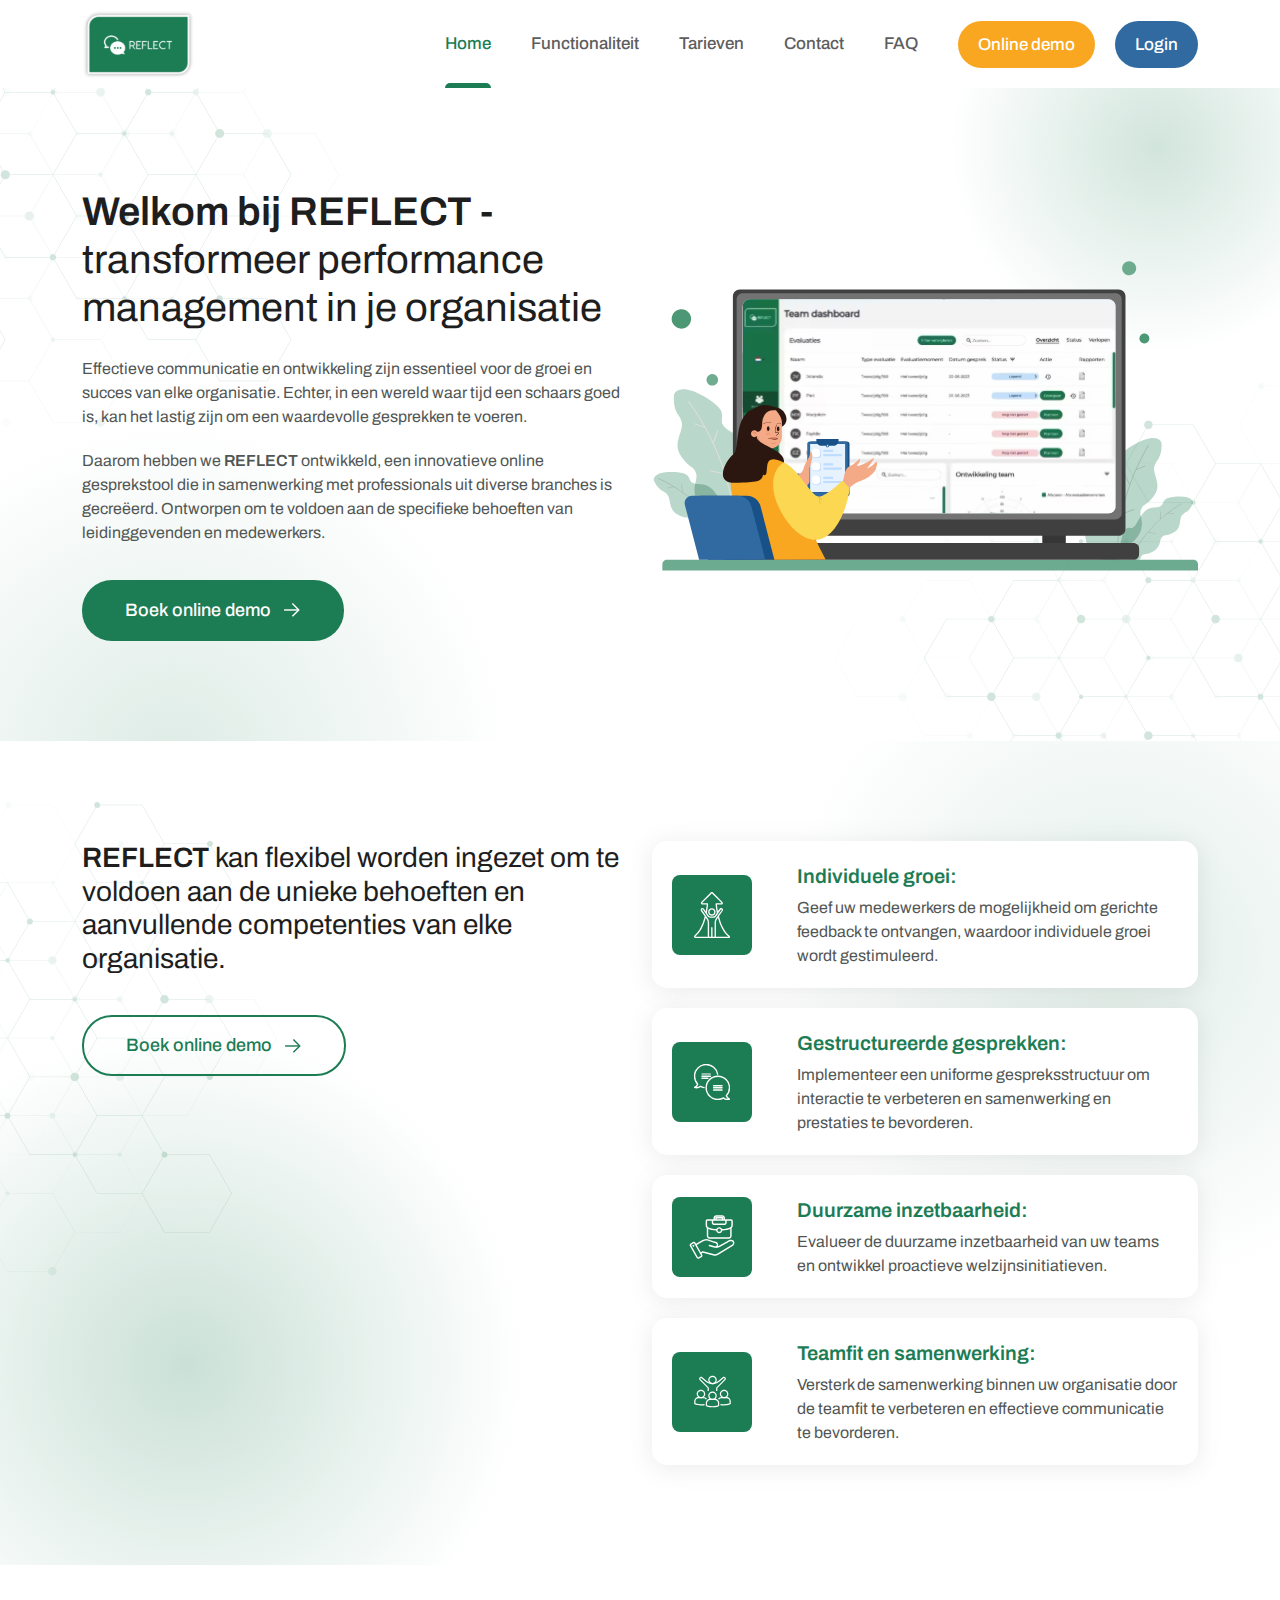
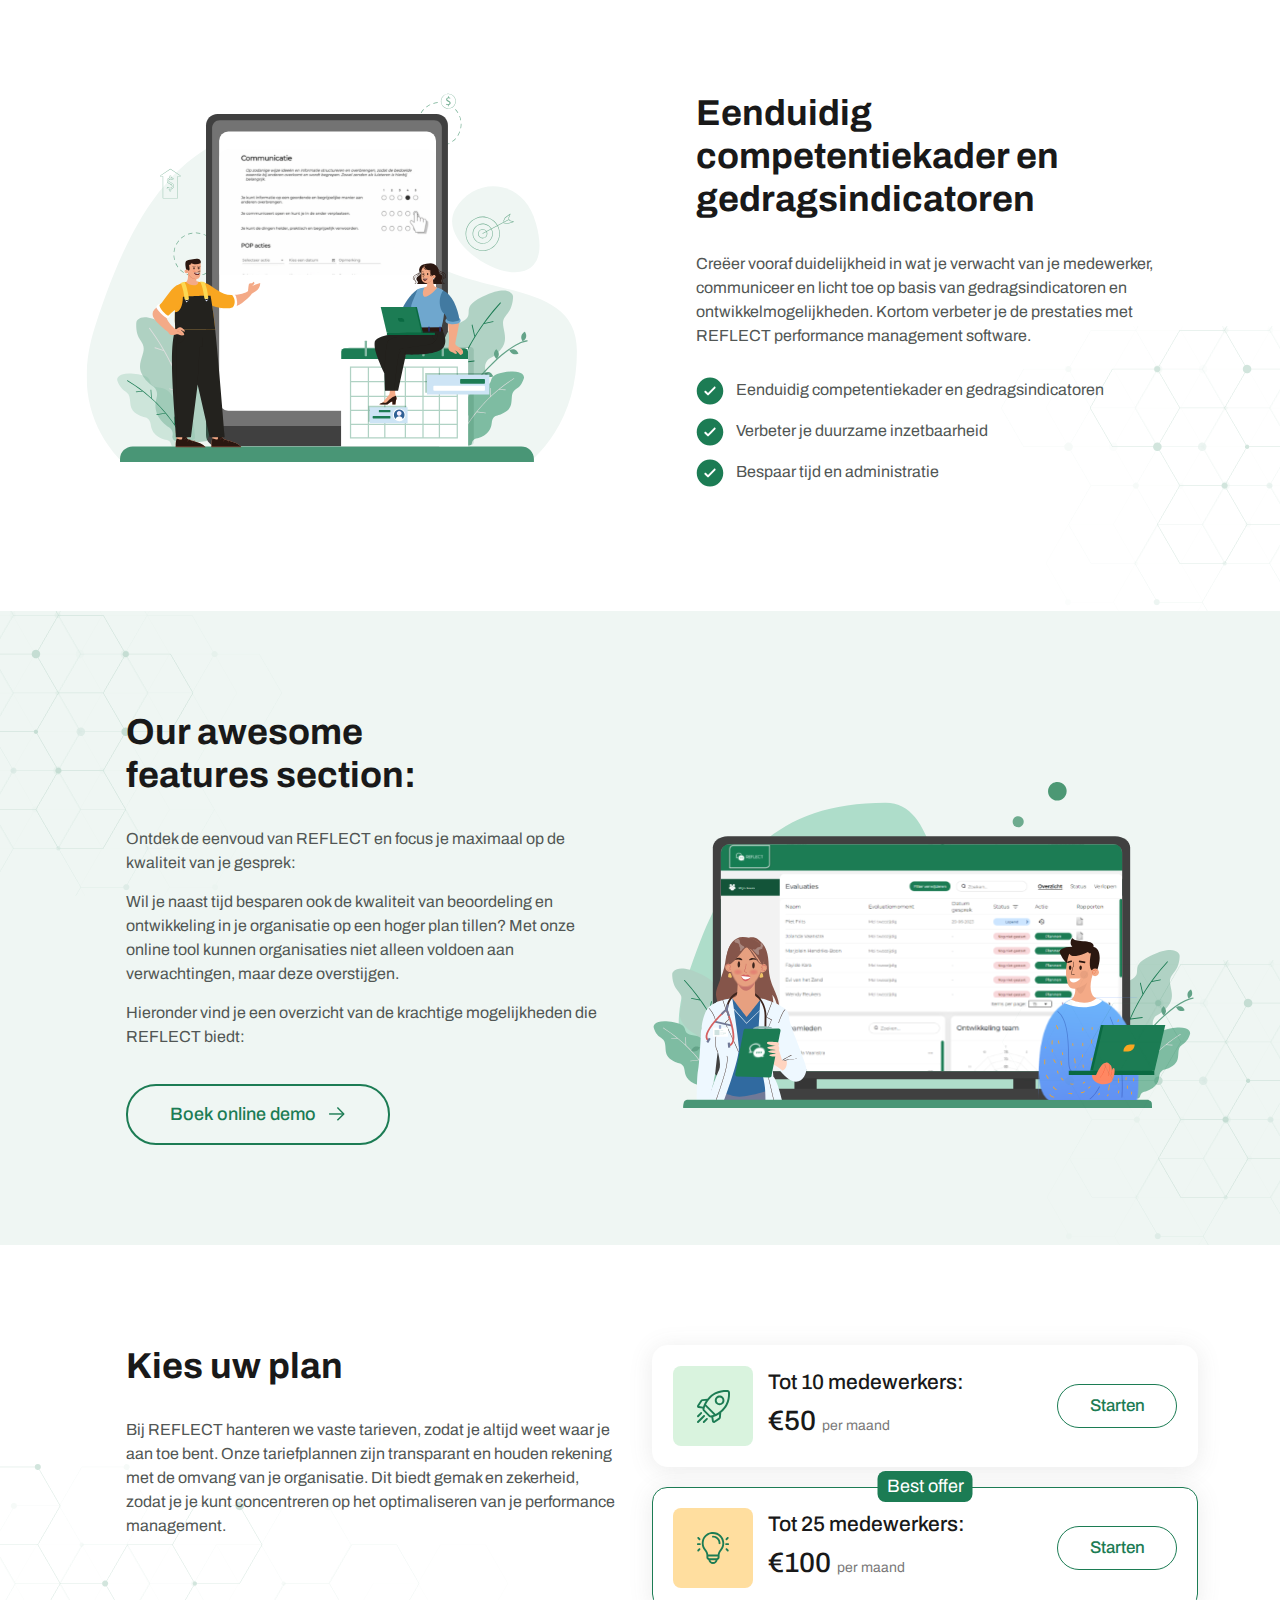
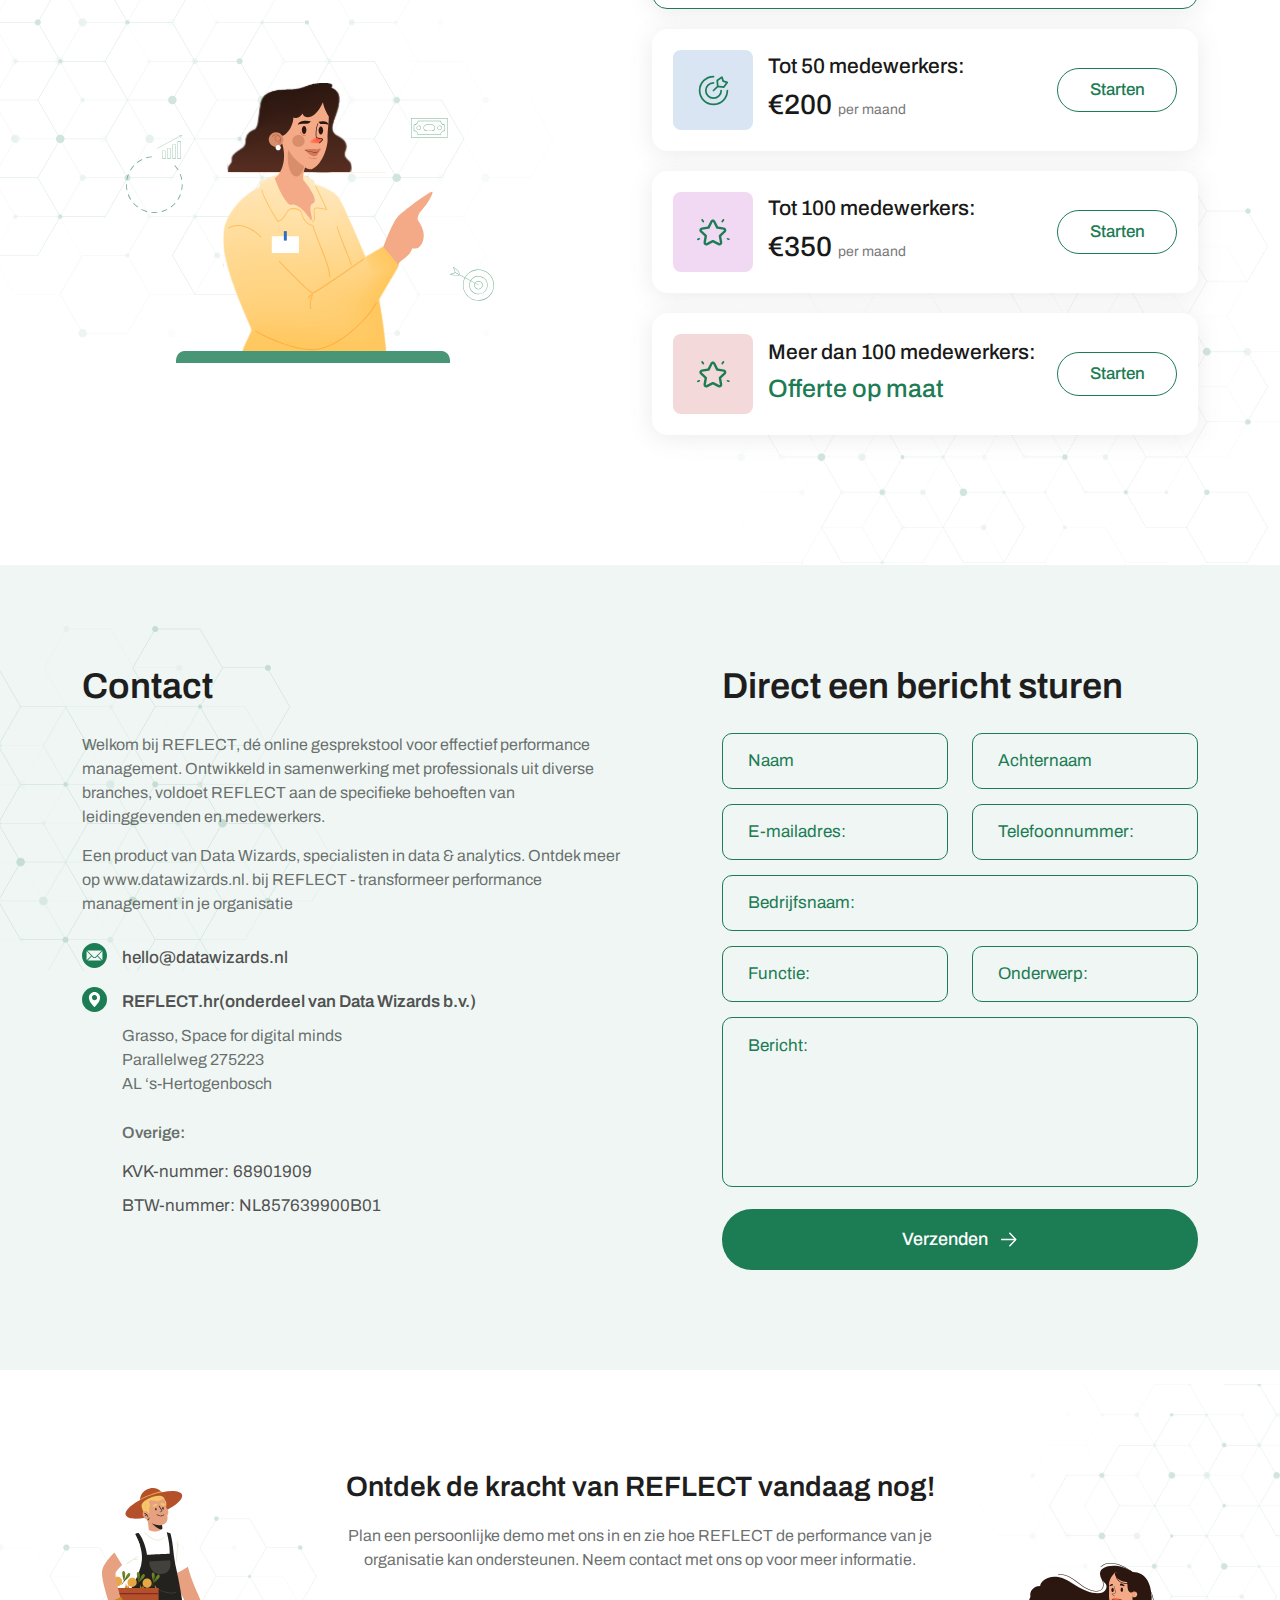
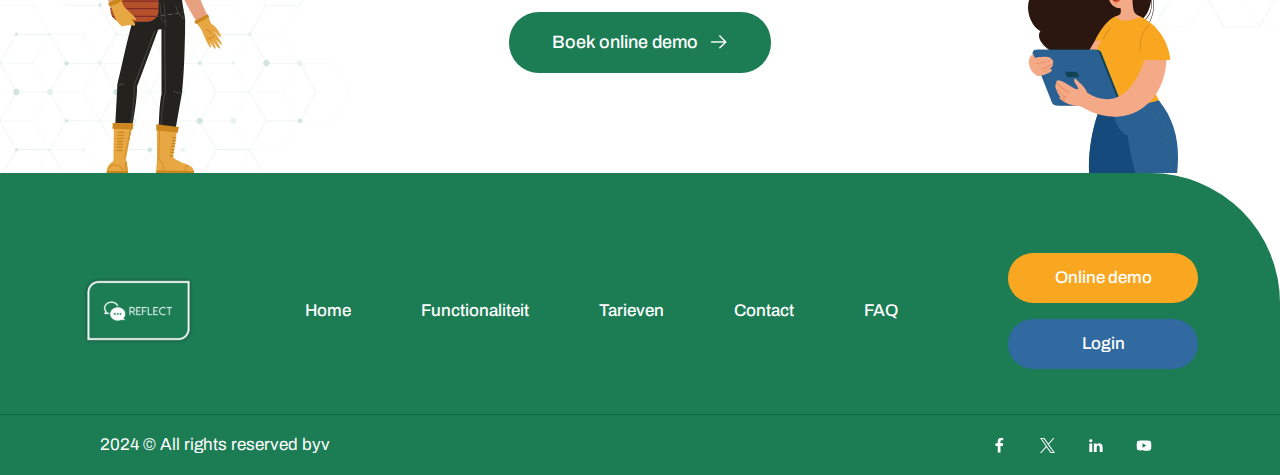
==== commit 09874779: "Add files via upload" ====
--- a/index.html
+++ b/index.html
@@ -518,22 +518,27 @@
                         <ul>
                             <li>
                                 <a href="#">
+                                    Home
+                                </a>
+                            </li>
+                            <li>
+                                <a href="#">
                                     Functionaliteit
+                                </a>
+                            </li>
+                            <li>
+                                <a href="#">
+                                    Tarieven
+                                </a>
+                            </li>
+                            <li>
+                                <a href="#">
+                                    Contact
                                 </a>
                             </li>
                             <li>
                                 <a href="#">
                                     FAQ
-                                </a>
-                            </li>
-                            <li>
-                                <a href="#">
-                                    Tarieven
-                                </a>
-                            </li>
-                            <li>
-                                <a href="#">
-                                    Contact
                                 </a>
                             </li>
                         </ul>
@@ -544,7 +549,7 @@
                             Online demo
                         </a>
                         <a href="#" class="blue-btn">
-                            Login & FAQ
+                            Login
                         </a>
                     </div>
 
--- a/css/style.css
+++ b/css/style.css
@@ -1 +1 @@
-@import url("https://fonts.googleapis.com/css2?family=Archivo:ital,wght@0,100..900;1,100..900&display=swap");html{-webkit-box-sizing:border-box;box-sizing:border-box;scroll-behavior:inherit!important}*,:after,:before{-webkit-box-sizing:inherit;box-sizing:inherit}body,html{height:100%}a{text-decoration:none;color:inherit}a:hover{color:inherit}button:focus,input:focus{outline:transparent}li{margin:0;padding:0;list-style:none}h1,h2,h3,h4,h5,h6,li,ol,p,ul{margin:0;padding:0}body{position:relative;overflow-x:hidden;min-width:320px;max-width:100vw;cursor:default;color:#191919;font-family:"Archivo",sans-serif}body:after{content:"";position:fixed;width:100%;height:100vh;-webkit-transition:0.2s ease-in;transition:0.2s ease-in;background-color:rgba(230,230,230,0.6);top:0;left:0;opacity:0;z-index:-1;visibility:hidden}body.bg-active{overflow:hidden}body.bg-active:after{opacity:1;z-index:1;visibility:visible}body.bg-active footer,body.bg-active main{-webkit-filter:blur(3px);filter:blur(3px)}.main{-webkit-box-flex:1;-ms-flex:1 1 auto;flex:1 1 auto;padding-top:88px;-webkit-transition:0.4s ease;transition:0.4s ease}.pagewrapper{min-height:100%;display:-webkit-box;display:-ms-flexbox;display:flex;-webkit-box-orient:vertical;-webkit-box-direction:normal;-ms-flex-direction:column;flex-direction:column;position:relative;overflow:hidden}@media (min-width:1600px){.container,.container-lg,.container-md,.container-sm,.container-xl,.container-xxl{max-width:1460px}}.greenbtn{display:inline-block;padding:17px 43px;background:#1C7C54;border-radius:30px;color:#fff;font-weight:500;font-size:18px;-webkit-transition:0.3s;transition:0.3s;position:relative;z-index:2}.greenbtn img{margin-left:6px;width:20px;margin-top:-3px}.greenbtn:hover{color:#fff;border-radius:30px 0}.whitebtn{display:inline-block;padding:15px 42px;border:2px solid #1C7C54;border-radius:30px;color:#1C7C54;font-weight:500;font-size:18px;-webkit-transition:0.3s;transition:0.3s}.whitebtn img{margin-left:6px;width:20px;margin-top:-3px}.whitebtn:hover{color:#1C7C54;border-radius:30px 0}h1{color:#1e1e1e;font-size:48px;font-weight:400;line-height:120%;margin-bottom:35px}h1 b,h1 strong{font-weight:600}h3{color:#1e1e1e;font-size:35px;font-weight:400;line-height:120%;margin-bottom:40px}h3 b,h3 strong{font-weight:600}h2{font-size:45px;margin-bottom:30px}@media (max-width:1599.8px){h1{font-size:44px}}@media (max-width:1399.8px){h1{font-size:40px;margin-bottom:25px}h2{font-size:36px}h3{font-size:28px}}@media (max-width:575.8px){h1{font-size:30px}h2{font-size:25px;margin-bottom:25px}h3{font-size:25px;margin-bottom:30px}.whitebtn{width:100%;text-align:center}}.herosection{padding:123px 0;position:relative;overflow:hidden}.herosection:after{content:"";width:418px;height:418px;position:absolute;right:-86px;top:-150px;border-radius:50%;background:radial-gradient(rgba(28,124,84,0.2),#fff 70%)}.herosection:before{content:"";width:680px;height:680px;position:absolute;left:-168px;bottom:-362px;border-radius:50%;background:radial-gradient(rgba(28,124,84,0.15),#fff 70%)}.herosection__bg1{position:absolute;left:0;top:0}.herosection__bg2{position:absolute;right:0;bottom:0}.herosection__descr{position:relative;z-index:1}.herosection__descr p{font-size:17px;color:#515654;margin-bottom:20px;max-width:557px}.herosection__descr p b,.herosection__descr p strong{font-weight:600}.herosection__descr a{margin-top:40px}.herosection__img{position:relative;z-index:1}.herosection__img img{max-width:100%}.flexibel{padding:115px 0;position:relative;overflow:hidden}.flexibel:after{content:"";width:680px;height:680px;position:absolute;right:-177px;top:-125px;border-radius:50%;background:radial-gradient(rgba(28,124,84,0.13),#fff 70%)}.flexibel:before{content:"";width:680px;height:680px;position:absolute;left:-154px;bottom:-140px;border-radius:50%;background:radial-gradient(rgba(28,124,84,0.23),#fff 70%)}.flexibel__bg{position:absolute;left:0;top:0}.flexibel__descr{max-width:560px;position:relative;z-index:1}.flexibel__list{position:relative;z-index:1}.flexibel__box{display:-webkit-box;display:-ms-flexbox;display:flex;-ms-flex-wrap:wrap;flex-wrap:wrap;-webkit-box-align:center;-ms-flex-align:center;align-items:center;padding:27px 30px;background:#fff;-webkit-box-shadow:0 3px 23px rgba(99,99,99,0.13);box-shadow:0 3px 23px rgba(99,99,99,0.13);border-radius:15px;margin-bottom:20px}.flexibel__box:last-child{margin-bottom:0}.flexibel__box .imgwrap{width:100px;max-width:80px;-webkit-box-flex:0;-ms-flex:0 0 80px;flex:0 0 80px;height:80px;background:#1C7C54;border-radius:8px;display:-webkit-inline-box;display:-ms-inline-flexbox;display:inline-flex;-webkit-box-align:center;-ms-flex-align:center;align-items:center;-webkit-box-pack:center;-ms-flex-pack:center;justify-content:center}.flexibel__box .imgwrap img{max-width:50px}.flexibel__box .description{width:100px;max-width:calc(100% - 80px);-webkit-box-flex:0;-ms-flex:0 0 calc(100% - 80px);flex:0 0 calc(100% - 80px);padding-left:45px}.flexibel__box .description .title{margin-bottom:5px;color:#1C7C54;font-weight:600;font-size:20px}.flexibel__box .description p{color:#515654;margin:0}.competentiekader{padding:80px 0;position:relative;overflow:hidden}.competentiekader .imgwrap img{max-width:100%}.competentiekader__bg{position:absolute;right:0;bottom:0}.sdescrwrapper{padding-left:8%}.sdescrwrapper p{margin-bottom:15px;max-width:490px;font-size:17px;color:#515654}.sdescrwrapper p:last-child{margin-bottom:0}.sdescrwrapper ul{list-style-type:none;margin:30px 0 0 0;padding:0}.sdescrwrapper ul li{margin-bottom:17px;font-size:17px;color:#515654;position:relative;padding-left:40px}.sdescrwrapper ul li:after{content:"";width:28px;height:28px;display:inline-block;background:url("../img/main/check-icon.svg") no-repeat center/100%;position:absolute;left:0;top:-1px}.sdescrwrapper ul li:last-child{margin-bottom:0}.sdescrwrapper .whitebtn{margin-top:20px}.featuressects{padding:128px 0;background:#EFF6F3;position:relative;overflow:hidden}.featuressects .imgwrap img{max-width:100%}.featuressects__bg1{position:absolute;left:0;top:0}.featuressects__bg2{position:absolute;right:0;bottom:0}.kies{padding:100px 0 130px;position:relative;overflow:hidden}.kies .sdescrwrapper{position:relative;z-index:1}.kies .sdescrwrapper img{max-width:100%;margin-top:130px}.kies__list{position:relative;z-index:1}.kies__bg1{position:absolute;left:0;top:199px}.kies__bg2{position:absolute;right:0;bottom:0}.kiesbox{padding:40px 30px;background:#fff;display:-webkit-box;display:-ms-flexbox;display:flex;-webkit-box-align:center;-ms-flex-align:center;align-items:center;-ms-flex-wrap:wrap;flex-wrap:wrap;border:1px solid #fff;-webkit-box-shadow:0 3px 23px rgba(99,99,99,0.13);box-shadow:0 3px 23px rgba(99,99,99,0.13);border-radius:15px;margin-bottom:20px;position:relative}.kiesbox:last-child{margin-bottom:0}.kiesbox .kiesbox__img{width:100%;max-width:80px;-webkit-box-flex:0;-ms-flex:0 0 80px;flex:0 0 80px;height:80px;border-radius:8px;display:-webkit-inline-box;display:-ms-inline-flexbox;display:inline-flex;-webkit-box-align:center;-ms-flex-align:center;align-items:center;-webkit-box-pack:center;-ms-flex-pack:center;justify-content:center}.kiesbox .kiesbox__img img{max-width:50px}.kiesbox .kiesbox__descr{width:100%;max-width:calc(100% - 80px);-webkit-box-flex:0;-ms-flex:0 0 calc(100% - 80px);flex:0 0 calc(100% - 80px);padding-left:25px;display:-webkit-box;display:-ms-flexbox;display:flex;-ms-flex-wrap:wrap;flex-wrap:wrap;-webkit-box-align:center;-ms-flex-align:center;align-items:center}.kiesbox .kiesbox__descr .text{width:100%;max-width:calc(100% - 180px);-webkit-box-flex:0;-ms-flex:0 0 calc(100% - 180px);flex:0 0 calc(100% - 180px);padding-right:10px}.kiesbox .kiesbox__descr .text .title{margin-bottom:5px;font-size:25px;font-weight:500;line-height:120%}.kiesbox .kiesbox__descr .text .price{font-size:35px;font-weight:500}.kiesbox .kiesbox__descr .text .price span{color:#797878;font-size:14px;font-weight:400}.kiesbox .kiesbox__descr .text .grtext{margin:0;text-decoration:none;color:#1C7C54;font-size:25px;font-weight:500}.kiesbox .kiesbox__descr .linkbox{width:100%;max-width:180px;-webkit-box-flex:0;-ms-flex:0 0 180px;flex:0 0 180px}.kiesbox .kiesbox__descr .linkbox a{display:-webkit-box;display:-ms-flexbox;display:flex;-webkit-box-align:center;-ms-flex-align:center;align-items:center;-webkit-box-pack:center;-ms-flex-pack:center;justify-content:center;text-align:center;min-height:50px;padding:10px;font-size:17px;font-weight:500;color:#1C7C54;border:1.5px solid #1C7C54;border-radius:30px;-webkit-transition:0.3s;transition:0.3s}.kiesbox .kiesbox__descr .linkbox a:hover{border-radius:30px 0}.kiesbox.active{border-color:#1C7C54}.kiesbox.active .kiesbox__label{display:inline-block;background-color:#1C7C54;padding:2px 9px;border-radius:8px;color:#fff;font-size:18px;position:absolute;left:50%;-webkit-transform:translateX(-50%);transform:translateX(-50%);top:-17px}.contactsection{padding:130px 0 200px;background:#EFF6F3;position:relative;overflow:hidden}.contactsection .title{color:#1E1E1E;margin-bottom:35px;font-size:45px;font-weight:600;line-height:120%}.contactsection__bg{position:absolute;left:0;top:0}.continfo{position:relative;z-index:1}.continfo .descrwpar{margin-bottom:30px}.continfo p{max-width:550px;margin-bottom:15px;font-size:17px;color:rgba(81,86,84,0.85)}.continfo p:last-child{margin-bottom:0}.continfo .email{position:relative;padding-left:40px;font-size:17px;line-height:140%;color:rgba(52,52,52,0.85);font-weight:500;margin-bottom:20px;display:inline-block}.continfo .email img{width:25px;position:absolute;left:0;top:-3px}.continfo .location-title{position:relative;padding-left:40px;font-size:17px;line-height:140%;color:rgba(52,52,52,0.85);font-weight:500;margin-bottom:20px}.continfo .location-title img{width:25px;position:absolute;left:0;top:-3px}.continfo .location-title{font-weight:600;font-size:17px;line-height:140%;color:rgba(52,52,52,0.85);margin-bottom:10px}.continfo ul{margin-top:10px}.continfo ul li{margin-bottom:10px;font-size:17px;line-height:140%;color:rgba(52,52,52,0.85)}.continfo ul li:last-child{margin-bottom:0}.continfo .location{margin-bottom:25px}.continfo .subtitle{font-weight:600}.contform{padding-left:70px;position:relative;z-index:1}.contform .greenbtn{border:none}.inputfield{margin-bottom:15px}.inputfield input{min-height:56px;border-radius:10px;padding-left:25px;padding-right:10px;border:1px solid #1C7C54;background:transparent;width:100%;-webkit-transition:0.3s;transition:0.3s}.inputfield input::-webkit-input-placeholder{font-size:17px;color:#1C7C54}.inputfield input::-moz-placeholder{font-size:17px;color:#1C7C54}.inputfield input:-ms-input-placeholder{font-size:17px;color:#1C7C54}.inputfield input::-ms-input-placeholder{font-size:17px;color:#1C7C54}.inputfield input::placeholder{font-size:17px;color:#1C7C54}.inputfield input:focus{background:#fff}.inputfield textarea{height:170px;border-radius:10px;padding-left:25px;padding-right:10px;border:1px solid #1C7C54;background:transparent;width:100%;padding-top:15px;outline:none;resize:none;-webkit-transition:0.3s;transition:0.3s}.inputfield textarea::-webkit-input-placeholder{font-size:17px;color:#1C7C54}.inputfield textarea::-moz-placeholder{font-size:17px;color:#1C7C54}.inputfield textarea:-ms-input-placeholder{font-size:17px;color:#1C7C54}.inputfield textarea::-ms-input-placeholder{font-size:17px;color:#1C7C54}.inputfield textarea::placeholder{font-size:17px;color:#1C7C54}.inputfield textarea:focus{background:#fff}.ontdek{padding:138px 0 102px;text-align:center;position:relative;overflow:hidden}.ontdek .title{margin-bottom:20px;color:#1E1E1E;line-height:120%;font-size:39px;font-weight:600}.ontdek p{max-width:615px;margin:0 auto;color:rgba(81,86,84,0.85);margin-bottom:40px}.ontdek__bg1{left:0;bottom:0;position:absolute}.ontdek__bg2{right:0;top:14px;position:absolute}.ontdek__ill1{position:absolute;left:13%;bottom:0}.ontdek__ill2{position:absolute;right:13%;bottom:0}.kiesmobimg{display:none}.continfo .location,.continfo .subtitle,.continfo ul{padding-left:40px}.sdescrwrapper{z-index:2;position:relative}@media (max-width:1599.8px){.herosection__descr a{margin-top:25px}.contactsection,.featuressects,.flexibel,.herosection,.ontdek{padding:100px 0}}@media (max-width:1399.8px){.herosection__descr a{margin-top:15px}.flexibel__box{padding:20px}.kiesbox{padding:20px}.kiesbox .kiesbox__descr .linkbox{max-width:120px;-webkit-box-flex:0;-ms-flex:0 0 120px;flex:0 0 120px}.kiesbox .kiesbox__descr .text{max-width:calc(100% - 120px);-webkit-box-flex:0;-ms-flex:0 0 calc(100% - 120px);flex:0 0 calc(100% - 120px)}.kiesbox .kiesbox__descr .linkbox a{padding:6px;min-height:44px}.kiesbox .kiesbox__descr{padding-left:15px}.kiesbox .kiesbox__descr .text .title{font-size:21px}.kiesbox .kiesbox__descr .text .price{font-size:28px}.kies__bg2{max-width:600px}.contactsection .title{font-size:36px;margin-bottom:25px}.ontdek .title{font-size:28px}.ontdek__bg1{max-width:350px}.ontdek__bg2{max-width:300px}.ontdek__ill2{right:8%;width:150px}.ontdek__ill1{left:8%;max-width:120px}.continfo p,.herosection__descr p,.sdescrwrapper p,.sdescrwrapper ul li{font-size:16px}}@media (max-width:1199.8px){.herosection__descr p{max-width:100%}.herosection__img{text-align:center;margin-top:40px}.flexibel__descr{max-width:100%;margin-bottom:40px}.sdescrwrapper{padding-left:0}.kies__bg1{max-width:400px}.inputfield input{padding-left:15px}.contform{padding-left:0}}@media (max-width:991.8px){.competentiekader .col-lg-6:first-child{-webkit-box-ordinal-group:3;-ms-flex-order:2;order:2}.competentiekader .col-lg-6:nth-child(2){-webkit-box-ordinal-group:2;-ms-flex-order:1;order:1}.sdescrwrapper p{max-width:100%}.kiesmobimg{display:block;margin:30px auto 0;max-width:100%}.kies .sdescrwrapper img{display:none}.kies__bg1{display:none}.kies__bg2{display:none}.kies{padding-bottom:80px}.continfo p{max-width:100%}.contform{padding-top:40px}.ontdek{padding-bottom:200px}.ontdek__ill2{right:initial;left:10%;-webkit-transform:scaleX(-1);transform:scaleX(-1)}.ontdek{overflow:initial}.ontdek__ill1{max-width:120px;right:10%;left:initial;-webkit-transform:scaleX(-1);transform:scaleX(-1);bottom:-50px}}@media (max-width:767.8px){.ontdek__ill1{width:100px}.ontdek__ill2{width:100px;left:40px}.contactsection,.featuressects,.flexibel,.herosection,.ontdek{padding:80px 0}}@media (max-width:575.8px){.herosection__descr a{width:100%;text-align:center;margin-top:10px}.herosection__img{margin-top:28px}.herosection__bg2{width:80%;bottom:50px}.herosection:after{display:none}.herosection__bg1{width:60%}.flexibel:after{display:none}.herosection:before{width:300px;height:300px;bottom:0;left:-100px}.flexibel__bg{width:200px}.flexibel__box .imgwrap{max-width:65px;-webkit-box-flex:0;-ms-flex:0 0 65px;flex:0 0 65px;margin-bottom:20px;height:65px}.flexibel__box .imgwrap img{max-width:40px}.flexibel__box .description{max-width:100%;-webkit-box-flex:0;-ms-flex:0 0 100%;flex:0 0 100%;padding-left:0}.flexibel__box{margin-bottom:15px}.flexibel{padding-bottom:70px}.flexibel:before{width:420px;height:420px;right:-210px;left:initial;bottom:-100px}.competentiekader{padding-top:67px;padding-bottom:40px}.sdescrwrapper ul li{font-size:15px}.competentiekader__bg{display:none}.kies{padding-top:50px}.kies__list{margin-top:30px}.kiesbox__img{max-width:60px;-webkit-box-flex:0;-ms-flex:0 0 60px;flex:0 0 60px}.kiesbox .kiesbox__descr{max-width:100%;-webkit-box-flex:0;-ms-flex:0 0 100%;flex:0 0 100%;padding-left:0;margin-top:30px}.kiesbox .kiesbox__img{max-width:60px;-webkit-box-flex:0;-ms-flex:0 0 60px;flex:0 0 60px;height:60px}.kiesbox .kiesbox__img img{max-width:30px}.kiesbox .kiesbox__descr .linkbox,.kiesbox .kiesbox__descr .text{max-width:100%;-webkit-box-flex:0;-ms-flex:0 0 100%;flex:0 0 100%}.kiesbox .kiesbox__descr .text .title{font-size:25px}.kiesbox .kiesbox__descr .text .price{font-size:35px;margin-bottom:10px}.kiesbox .kiesbox__descr .linkbox a{border-radius:30px 0}.kiesbox.active .kiesbox__label{font-size:15px;top:-14px}.kiesbox{padding:25px}.kiesmobimg{margin-top:60px}.contactsection{padding:70px 0}.contactsection .title{font-size:28px}.contactsection__bg{width:70%;top:-40px}.continfo .location-title{font-size:16px}.inputfield input{min-height:54px}.contform .greenbtn{width:100%}.ontdek__bg2{display:none}.ontdek{padding:100px 0 256px}.ontdek__bg1{bottom:initial;top:0;width:80%}.ontdek .greenbtn{border-radius:30px 0}.ontdek__ill1{width:150px;right:12px;max-width:initial;bottom:-130px}.ontdek__ill2{width:160px;left:8px}.featuressects,.flexibel,.herosection{padding:45px 0}.continfo p,.herosection__descr p,.sdescrwrapper p{font-size:14px}}.header{display:-webkit-box;display:-ms-flexbox;display:flex;height:88px;-webkit-box-align:center;-ms-flex-align:center;align-items:center;top:0;left:0;width:100%;position:fixed;top:0;left:0;z-index:99;background-color:#fff}.header__logo{position:relative;z-index:9}.header__logo a{display:block}.header__logo img{max-width:113px;width:100%;background-size:cover}.burger{display:none}.header__nav{display:-webkit-box;display:-ms-flexbox;display:flex;-webkit-box-align:center;-ms-flex-align:center;align-items:center;-webkit-box-pack:end;-ms-flex-pack:end;justify-content:flex-end}.header__menu{display:-webkit-box;display:-ms-flexbox;display:flex;-webkit-box-align:center;-ms-flex-align:center;align-items:center;height:88px}.header__menu li{margin-right:70px;height:100%;display:-webkit-box;display:-ms-flexbox;display:flex;-webkit-box-align:center;-ms-flex-align:center;align-items:center}.header__menu li.active a{color:rgb(28,124,84)}.header__menu li.active a:after{content:"";position:absolute;bottom:0;left:0;-webkit-transition:0.4s ease;transition:0.4s ease;background-color:#1C7C54;height:5px;width:100%;border-radius:20px 20px 0 0}.header__menu a{color:#5D5D5D;line-height:120%;font-weight:500;font-size:17px;-webkit-transition:0.3s ease-in-out;transition:0.3s ease-in-out;display:-webkit-box;display:-ms-flexbox;display:flex;height:100%;-webkit-box-align:center;-ms-flex-align:center;align-items:center;position:relative}.header__menu a:after{content:"";position:absolute;bottom:0;left:50%;-webkit-transition:0.4s ease;transition:0.4s ease;background-color:#1C7C54;height:5px;width:0%;border-radius:20px 20px 0 0}.header__menu a:hover{opacity:0.8}.header__menu a:hover:after{width:100%;left:0}.header__buttons{display:-webkit-box;display:-ms-flexbox;display:flex;-webkit-box-align:center;-ms-flex-align:center;align-items:center;-webkit-box-pack:center;-ms-flex-pack:center;justify-content:center}.header__buttons a{display:-webkit-box;display:-ms-flexbox;display:flex;-webkit-box-align:center;-ms-flex-align:center;align-items:center;-webkit-box-pack:center;-ms-flex-pack:center;justify-content:center;font-size:17px;font-weight:500;line-height:100%;color:#fff;border-radius:30px;-webkit-transition:0.3s ease;transition:0.3s ease;padding:16px 25px}.header__buttons a:hover{opacity:0.8}.header__buttons a+a{margin-left:20px}.header__buttons .yellow-btn{background-color:#F9A620}.header__buttons .blue-btn{background-color:#306AA0}.header.shadowh{-webkit-transition:0.3s;transition:0.3s;-webkit-box-shadow:0 0 10px #e3e3e3;box-shadow:0 0 10px #e3e3e3}.header__buttons .blue-btn:hover,.header__buttons a:hover{border-radius:30px 0;opacity:1}@media (max-width:1399.8px){.header__menu li{margin-right:40px}.header__buttons a{padding:15px 20px}}@media (max-width:1199.8px){.header__menu li{margin-right:30px}.header__buttons a{font-size:16px;padding:14px 20px}.header__buttons a+a{margin-left:15px}}@media (max-width:991.8px){.header__menu{display:block;height:auto;width:100%;padding:50px 0;-webkit-transition:0.5s ease-in;transition:0.5s ease-in;opacity:0}.header__menu li{height:auto;margin:0;border-top:1px solid #BED9CE}.header__menu li:last-child{border-bottom:1px solid #BED9CE}.header__menu a{padding:25px 20px;height:auto;display:block;width:100%}.header__menu a:after{display:none}.header__menu a:hover{color:#1C7C54;background-color:#F4F4F4}.header__nav{position:fixed;top:88px;right:0;padding:0 0 50px;background-color:#fff;width:50%;height:calc(100% - 88px);-webkit-box-pack:start;-ms-flex-pack:start;justify-content:flex-start;-webkit-box-orient:vertical;-webkit-box-direction:normal;-ms-flex-direction:column;flex-direction:column;-webkit-box-align:start;-ms-flex-align:start;align-items:start;-webkit-transition:0.6s ease;transition:0.6s ease;-webkit-transform:translateX(120%);transform:translateX(120%);overflow-y:auto}.header__nav.open{-webkit-transform:translate(0);transform:translate(0)}.header__nav.open .header__buttons,.header__nav.open .header__menu{opacity:1;-webkit-transition:0.5s 0.4s ease-in;transition:0.5s 0.4s ease-in}.header__buttons{padding:0 20px;opacity:0}.burger{display:inline-block;border:none;background-color:transparent;outline:none;padding:0;width:24px;height:24px;overflow:hidden;z-index:22}.burger span{display:block;height:2px;background:#1C7C54;margin:4px 0;border-radius:5px;-webkit-transition:0.5s;transition:0.5s;-webkit-transform-origin:0 0;transform-origin:0 0}.burger.open span{background:#1C7C54}.burger.open span:first-child{-webkit-transform:translateX(4px) translateY(-2px) rotate(45deg);transform:translateX(4px) translateY(-2px) rotate(45deg)}.burger.open span:nth-child(2){-webkit-transform:translateX(100%);transform:translateX(100%);opacity:0}.burger.open span:nth-child(3){-webkit-transform:translateX(2px) translateY(3px) rotate(-45deg);transform:translateX(2px) translateY(3px) rotate(-45deg)}}@media (max-width:767.8px){.header__nav{width:75%;top:73px;padding:0 0 30px;height:calc(100% - 73px)}.header{display:-webkit-box;display:-ms-flexbox;display:flex;height:73px}.header__logo img{max-width:96px}.header__menu{padding:35px 0}}@media (max-width:575.8px){.header__buttons{-ms-flex-wrap:wrap;flex-wrap:wrap;width:100%}.header__buttons a{width:100%}.header__buttons a+a{margin:20px 0 0}}.footer{background-color:#1C7C54;border-radius:0 130px 0 0;-webkit-transition:0.3s;transition:0.3s;position:relative;z-index:2}.footer__main{padding:80px 0 45px;display:-webkit-box;display:-ms-flexbox;display:flex;-webkit-box-align:center;-ms-flex-align:center;align-items:center;-webkit-box-pack:justify;-ms-flex-pack:justify;justify-content:space-between}.footer__logo a{display:block}.footer__logo img{max-width:162px;background-size:cover}.footer__menu ul{display:-webkit-box;display:-ms-flexbox;display:flex;-webkit-box-align:center;-ms-flex-align:center;align-items:center}.footer__menu li{margin-right:70px}.footer__menu li:last-child{margin-right:0}.footer__menu a{font-size:17px;font-weight:500;color:#fff;-webkit-transition:0.3s ease;transition:0.3s ease}.footer__menu a:hover{opacity:0.6}.footer__buttons a{width:190px;height:50px;display:-webkit-box;display:-ms-flexbox;display:flex;-webkit-box-align:center;-ms-flex-align:center;align-items:center;-webkit-box-pack:center;-ms-flex-pack:center;justify-content:center;font-size:17px;font-weight:500;line-height:100%;color:#fff;border-radius:30px;-webkit-transition:0.3s ease;transition:0.3s ease;padding:16px 25px}.footer__buttons a:hover{opacity:0.8}.footer__buttons a+a{margin:16px 0 0}.footer__buttons .yellow-btn{background-color:#F9A620}.footer__buttons .blue-btn{background-color:#306AA0}.footer__bottom{border-top:1px solid #086840}.footer__bottom-wrapper{padding:18px;display:-webkit-box;display:-ms-flexbox;display:flex;-webkit-box-align:center;-ms-flex-align:center;align-items:center;-webkit-box-pack:justify;-ms-flex-pack:justify;justify-content:space-between}.footer__copy p{color:#fff;font-size:17px;line-height:120%}.footer__socials ul{display:-webkit-box;display:-ms-flexbox;display:flex;-webkit-box-align:center;-ms-flex-align:center;align-items:center}.footer__socials ul li{margin-right:25px}.footer__socials ul a{-webkit-transition:0.3s;transition:0.3s}.footer__socials ul a:hover{-webkit-filter:brightness(70%);filter:brightness(70%)}.footer__buttons .blue-btn:hover,.footer__buttons .yellow-btn:hover{opacity:1;border-radius:30px 0}@media (max-width:1199.8px){.footer__menu li{margin-right:50px}}@media (max-width:991.8px){.footer__main{-ms-flex-wrap:wrap;flex-wrap:wrap}.footer__menu li{margin-right:30px}.footer__buttons a{width:150px;height:45px}}@media (max-width:767.8px){.footer__menu{width:100%;-webkit-box-ordinal-group:4;-ms-flex-order:3;order:3;padding-top:40px}.footer__menu ul{width:100%;-webkit-box-pack:justify;-ms-flex-pack:justify;justify-content:space-between}.footer__main{-webkit-box-align:start;-ms-flex-align:start;align-items:flex-start;padding:70px 0 45px}}@media (max-width:575.8px){.footer__main{padding:70px 0 30px}.footer__menu{width:100%;-webkit-box-ordinal-group:3;-ms-flex-order:2;order:2;padding-top:20px}.footer__menu ul{width:100%;-webkit-box-pack:justify;-ms-flex-pack:justify;justify-content:space-between;-webkit-box-orient:vertical;-webkit-box-direction:normal;-ms-flex-direction:column;flex-direction:column;-webkit-box-align:start;-ms-flex-align:start;align-items:flex-start}.footer__menu li{margin:0 0 20px}.footer__buttons{-webkit-box-ordinal-group:4;-ms-flex-order:3;order:3;max-width:190px;width:100%;padding-top:20px}.footer__buttons a{width:100%;height:50px}.footer__logo img{width:160px}.footer__bottom-wrapper{-ms-flex-wrap:wrap;flex-wrap:wrap;padding-bottom:30px;padding-left:0}.footer__copy{max-width:100%;-webkit-box-flex:0;-ms-flex:0 0 100%;flex:0 0 100%;margin-bottom:20px}}.supportwrapper{padding:146px 0;position:relative}.supportwrapper h1{text-align:center;margin-bottom:125px}.supportwrapper .suppbg{position:absolute;width:100%;left:0;top:0}.supportwrapper .container{position:relative;z-index:2}.faqwrap{margin-bottom:80px}.faqwrap:last-child{margin-bottom:0}.faqwrap .title{color:#1C7C54;line-height:120%;font-size:45px;font-weight:600;margin-bottom:55px}.faqrow{background:#EFF6F3;border-radius:10px;margin-bottom:20px}.faqheader{padding:10px 25px;min-height:90px;display:-webkit-box;display:-ms-flexbox;display:flex;-webkit-box-align:center;-ms-flex-align:center;align-items:center;position:relative;cursor:pointer}.faqheader:after{content:"";display:inline-block;width:30px;height:30px;background:url("../img/support/faq-arr.png") no-repeat center/100%;position:absolute;right:25px;top:50%;-webkit-transform:translateY(-50%) rotate(0);transform:translateY(-50%) rotate(0);-webkit-transition:0.3s;transition:0.3s}.faqheader p{margin:0;color:#000;font-size:22px;font-weight:600;padding-right:50px}.faqheader.rotate:after{-webkit-transform:translateY(-50%) rotate(-180deg);transform:translateY(-50%) rotate(-180deg)}.faqbody{padding:0 30px 30px 30px;font-size:18px;color:#515654;display:none}.faqbody p{margin-bottom:10px}.faqbody ul{padding-left:20px}.faqbody ul li{list-style:disc;margin-bottom:10px}.faqbody ul li:last-child{margin-bottom:0}.contform .greenbtn{width:100%}.contactsection.support{padding-bottom:130px;overflow:initial}.contactsection.support:after{content:"";display:block;position:absolute;bottom:-350px;height:400px;left:0;width:100%;background:#EFF6F3}@media (max-width:1599.8px){.supportwrapper{padding:100px 0}.supportwrapper h1{margin-bottom:100px}.faqwrap .title{font-size:36px;margin-bottom:30px}.faqheader p{font-size:21px}}@media (max-width:1199.8px){.faqheader{min-height:70px}.faqheader p{font-size:18px}}@media (max-width:991.8px){.supportwrapper{padding:70px 0}.supportwrapper h1{margin-bottom:80px}.faqwrap .title{font-size:28px;margin-bottom:30px}}@media (max-width:575.8px){.supportwrapper{padding:50px 0}.faqwrap .title{font-size:25px}.faqheader{padding:10px 15px}.faqheader:after{right:15px}.faqheader p{padding-right:40px}.faqwrap{margin-bottom:60px}.faqbody{font-size:14px;padding:0 15px 20px 15px}.contactsection.support{padding-bottom:70px}}@media (max-width:360.8px){.supportwrapper h1{margin-bottom:40px}}+@import url("https://fonts.googleapis.com/css2?family=Archivo:ital,wght@0,100..900;1,100..900&display=swap");html{-webkit-box-sizing:border-box;box-sizing:border-box;scroll-behavior:inherit!important}*,:after,:before{-webkit-box-sizing:inherit;box-sizing:inherit}body,html{height:100%}a{text-decoration:none;color:inherit}a:hover{color:inherit}button:focus,input:focus{outline:transparent}li{margin:0;padding:0;list-style:none}h1,h2,h3,h4,h5,h6,li,ol,p,ul{margin:0;padding:0}body{position:relative;overflow-x:hidden;min-width:320px;max-width:100vw;cursor:default;color:#191919;font-family:"Archivo",sans-serif}body:after{content:"";position:fixed;width:100%;height:100vh;-webkit-transition:0.2s ease-in;transition:0.2s ease-in;background-color:rgba(230,230,230,0.6);top:0;left:0;opacity:0;z-index:-1;visibility:hidden}body.bg-active{overflow:hidden}body.bg-active:after{opacity:1;z-index:1;visibility:visible}body.bg-active footer,body.bg-active main{-webkit-filter:blur(3px);filter:blur(3px)}.main{-webkit-box-flex:1;-ms-flex:1 1 auto;flex:1 1 auto;padding-top:88px;-webkit-transition:0.4s ease;transition:0.4s ease}.pagewrapper{min-height:100%;display:-webkit-box;display:-ms-flexbox;display:flex;-webkit-box-orient:vertical;-webkit-box-direction:normal;-ms-flex-direction:column;flex-direction:column;position:relative;overflow:hidden}@media (min-width:1600px){.container,.container-lg,.container-md,.container-sm,.container-xl,.container-xxl{max-width:1460px}}.greenbtn{display:inline-block;padding:17px 43px;background:#1C7C54;border-radius:30px;color:#fff;font-weight:500;font-size:18px;-webkit-transition:0.3s;transition:0.3s;position:relative;z-index:2}.greenbtn img{margin-left:6px;width:20px;margin-top:-3px}.greenbtn:hover{color:#fff;border-radius:30px 0}.whitebtn{display:inline-block;padding:15px 42px;border:2px solid #1C7C54;border-radius:30px;color:#1C7C54;font-weight:500;font-size:18px;-webkit-transition:0.3s;transition:0.3s}.whitebtn img{margin-left:6px;width:20px;margin-top:-3px}.whitebtn:hover{color:#1C7C54;border-radius:30px 0}h1{color:#1e1e1e;font-size:48px;font-weight:400;line-height:120%;margin-bottom:35px}h1 b,h1 strong{font-weight:600}h3{color:#1e1e1e;font-size:35px;font-weight:400;line-height:120%;margin-bottom:40px}h3 b,h3 strong{font-weight:600}h2{font-size:45px;margin-bottom:30px}@media (max-width:1599.8px){h1{font-size:44px}}@media (max-width:1399.8px){h1{font-size:40px;margin-bottom:25px}h2{font-size:36px}h3{font-size:28px}}@media (max-width:575.8px){h1{font-size:30px}h2{font-size:25px;margin-bottom:25px}h3{font-size:25px;margin-bottom:30px}.whitebtn{width:100%;text-align:center}}.herosection{padding:123px 0;position:relative;overflow:hidden}.herosection:after{content:"";width:418px;height:418px;position:absolute;right:-86px;top:-150px;border-radius:50%;background:radial-gradient(rgba(28,124,84,0.2),#fff 70%)}.herosection:before{content:"";width:680px;height:680px;position:absolute;left:-168px;bottom:-362px;border-radius:50%;background:radial-gradient(rgba(28,124,84,0.15),#fff 70%)}.herosection__bg1{position:absolute;left:0;top:0}.herosection__bg2{position:absolute;right:0;bottom:0}.herosection__descr{position:relative;z-index:1}.herosection__descr p{font-size:17px;color:#515654;margin-bottom:20px;max-width:557px}.herosection__descr p b,.herosection__descr p strong{font-weight:600}.herosection__descr a{margin-top:40px}.herosection__img{position:relative;z-index:1}.herosection__img img{max-width:100%}.flexibel{padding:115px 0;position:relative;overflow:hidden}.flexibel:after{content:"";width:680px;height:680px;position:absolute;right:-177px;top:-125px;border-radius:50%;background:radial-gradient(rgba(28,124,84,0.13),#fff 70%)}.flexibel:before{content:"";width:680px;height:680px;position:absolute;left:-154px;bottom:-140px;border-radius:50%;background:radial-gradient(rgba(28,124,84,0.23),#fff 70%)}.flexibel__bg{position:absolute;left:0;top:0}.flexibel__descr{max-width:560px;position:relative;z-index:1}.flexibel__list{position:relative;z-index:1}.flexibel__box{display:-webkit-box;display:-ms-flexbox;display:flex;-ms-flex-wrap:wrap;flex-wrap:wrap;-webkit-box-align:center;-ms-flex-align:center;align-items:center;padding:27px 30px;background:#fff;-webkit-box-shadow:0 3px 23px rgba(99,99,99,0.13);box-shadow:0 3px 23px rgba(99,99,99,0.13);border-radius:15px;margin-bottom:20px}.flexibel__box:last-child{margin-bottom:0}.flexibel__box .imgwrap{width:100px;max-width:80px;-webkit-box-flex:0;-ms-flex:0 0 80px;flex:0 0 80px;height:80px;background:#1C7C54;border-radius:8px;display:-webkit-inline-box;display:-ms-inline-flexbox;display:inline-flex;-webkit-box-align:center;-ms-flex-align:center;align-items:center;-webkit-box-pack:center;-ms-flex-pack:center;justify-content:center}.flexibel__box .imgwrap img{max-width:50px}.flexibel__box .description{width:100px;max-width:calc(100% - 80px);-webkit-box-flex:0;-ms-flex:0 0 calc(100% - 80px);flex:0 0 calc(100% - 80px);padding-left:45px}.flexibel__box .description .title{margin-bottom:5px;color:#1C7C54;font-weight:600;font-size:20px}.flexibel__box .description p{color:#515654;margin:0}.competentiekader{padding:80px 0;position:relative;overflow:hidden}.competentiekader .imgwrap img{max-width:100%}.competentiekader__bg{position:absolute;right:0;bottom:0}.sdescrwrapper{padding-left:8%}.sdescrwrapper p{margin-bottom:15px;max-width:490px;font-size:17px;color:#515654}.sdescrwrapper p:last-child{margin-bottom:0}.sdescrwrapper ul{list-style-type:none;margin:30px 0 0 0;padding:0}.sdescrwrapper ul li{margin-bottom:17px;font-size:17px;color:#515654;position:relative;padding-left:40px}.sdescrwrapper ul li:after{content:"";width:28px;height:28px;display:inline-block;background:url("../img/main/check-icon.svg") no-repeat center/100%;position:absolute;left:0;top:-1px}.sdescrwrapper ul li:last-child{margin-bottom:0}.sdescrwrapper .whitebtn{margin-top:20px}.featuressects{padding:128px 0;background:#EFF6F3;position:relative;overflow:hidden}.featuressects .imgwrap img{max-width:100%}.featuressects__bg1{position:absolute;left:0;top:0}.featuressects__bg2{position:absolute;right:0;bottom:0}.kies{padding:100px 0 130px;position:relative;overflow:hidden}.kies .sdescrwrapper{position:relative;z-index:1}.kies .sdescrwrapper img{max-width:100%;margin-top:130px}.kies__list{position:relative;z-index:1}.kies__bg1{position:absolute;left:0;top:199px}.kies__bg2{position:absolute;right:0;bottom:0}.kiesbox{padding:40px 30px;background:#fff;display:-webkit-box;display:-ms-flexbox;display:flex;-webkit-box-align:center;-ms-flex-align:center;align-items:center;-ms-flex-wrap:wrap;flex-wrap:wrap;border:1px solid #fff;-webkit-box-shadow:0 3px 23px rgba(99,99,99,0.13);box-shadow:0 3px 23px rgba(99,99,99,0.13);border-radius:15px;margin-bottom:20px;position:relative}.kiesbox:last-child{margin-bottom:0}.kiesbox .kiesbox__img{width:100%;max-width:80px;-webkit-box-flex:0;-ms-flex:0 0 80px;flex:0 0 80px;height:80px;border-radius:8px;display:-webkit-inline-box;display:-ms-inline-flexbox;display:inline-flex;-webkit-box-align:center;-ms-flex-align:center;align-items:center;-webkit-box-pack:center;-ms-flex-pack:center;justify-content:center}.kiesbox .kiesbox__img img{max-width:50px}.kiesbox .kiesbox__descr{width:100%;max-width:calc(100% - 80px);-webkit-box-flex:0;-ms-flex:0 0 calc(100% - 80px);flex:0 0 calc(100% - 80px);padding-left:25px;display:-webkit-box;display:-ms-flexbox;display:flex;-ms-flex-wrap:wrap;flex-wrap:wrap;-webkit-box-align:center;-ms-flex-align:center;align-items:center}.kiesbox .kiesbox__descr .text{width:100%;max-width:calc(100% - 180px);-webkit-box-flex:0;-ms-flex:0 0 calc(100% - 180px);flex:0 0 calc(100% - 180px);padding-right:10px}.kiesbox .kiesbox__descr .text .title{margin-bottom:5px;font-size:25px;font-weight:500;line-height:120%}.kiesbox .kiesbox__descr .text .price{font-size:35px;font-weight:500}.kiesbox .kiesbox__descr .text .price span{color:#797878;font-size:14px;font-weight:400}.kiesbox .kiesbox__descr .text .grtext{margin:0;text-decoration:none;color:#1C7C54;font-size:25px;font-weight:500}.kiesbox .kiesbox__descr .linkbox{width:100%;max-width:180px;-webkit-box-flex:0;-ms-flex:0 0 180px;flex:0 0 180px}.kiesbox .kiesbox__descr .linkbox a{display:-webkit-box;display:-ms-flexbox;display:flex;-webkit-box-align:center;-ms-flex-align:center;align-items:center;-webkit-box-pack:center;-ms-flex-pack:center;justify-content:center;text-align:center;min-height:50px;padding:10px;font-size:17px;font-weight:500;color:#1C7C54;border:1.5px solid #1C7C54;border-radius:30px;-webkit-transition:0.3s;transition:0.3s}.kiesbox .kiesbox__descr .linkbox a:hover{border-radius:30px 0}.kiesbox.active{border-color:#1C7C54}.kiesbox.active .kiesbox__label{display:inline-block;background-color:#1C7C54;padding:2px 9px;border-radius:8px;color:#fff;font-size:18px;position:absolute;left:50%;-webkit-transform:translateX(-50%);transform:translateX(-50%);top:-17px}.contactsection{padding:130px 0 200px;background:#EFF6F3;position:relative;overflow:hidden}.contactsection .title{color:#1E1E1E;margin-bottom:35px;font-size:45px;font-weight:600;line-height:120%}.contactsection__bg{position:absolute;left:0;top:0}.continfo{position:relative;z-index:1}.continfo .descrwpar{margin-bottom:30px}.continfo p{max-width:550px;margin-bottom:15px;font-size:17px;color:rgba(81,86,84,0.85)}.continfo p:last-child{margin-bottom:0}.continfo .email{position:relative;padding-left:40px;font-size:17px;line-height:140%;color:rgba(52,52,52,0.85);font-weight:500;margin-bottom:20px;display:inline-block}.continfo .email img{width:25px;position:absolute;left:0;top:-3px}.continfo .location-title{position:relative;padding-left:40px;font-size:17px;line-height:140%;color:rgba(52,52,52,0.85);font-weight:500;margin-bottom:20px}.continfo .location-title img{width:25px;position:absolute;left:0;top:-3px}.continfo .location-title{font-weight:600;font-size:17px;line-height:140%;color:rgba(52,52,52,0.85);margin-bottom:10px}.continfo ul{margin-top:10px}.continfo ul li{margin-bottom:10px;font-size:17px;line-height:140%;color:rgba(52,52,52,0.85)}.continfo ul li:last-child{margin-bottom:0}.continfo .location{margin-bottom:25px}.continfo .subtitle{font-weight:600}.contform{padding-left:70px;position:relative;z-index:1}.contform .greenbtn{border:none}.inputfield{margin-bottom:15px}.inputfield input{min-height:56px;border-radius:10px;padding-left:25px;padding-right:10px;border:1px solid #1C7C54;background:transparent;width:100%;-webkit-transition:0.3s;transition:0.3s}.inputfield input::-webkit-input-placeholder{font-size:17px;color:#1C7C54}.inputfield input::-moz-placeholder{font-size:17px;color:#1C7C54}.inputfield input:-ms-input-placeholder{font-size:17px;color:#1C7C54}.inputfield input::-ms-input-placeholder{font-size:17px;color:#1C7C54}.inputfield input::placeholder{font-size:17px;color:#1C7C54}.inputfield input:focus{background:#fff}.inputfield textarea{height:170px;border-radius:10px;padding-left:25px;padding-right:10px;border:1px solid #1C7C54;background:transparent;width:100%;padding-top:15px;outline:none;resize:none;-webkit-transition:0.3s;transition:0.3s}.inputfield textarea::-webkit-input-placeholder{font-size:17px;color:#1C7C54}.inputfield textarea::-moz-placeholder{font-size:17px;color:#1C7C54}.inputfield textarea:-ms-input-placeholder{font-size:17px;color:#1C7C54}.inputfield textarea::-ms-input-placeholder{font-size:17px;color:#1C7C54}.inputfield textarea::placeholder{font-size:17px;color:#1C7C54}.inputfield textarea:focus{background:#fff}.ontdek{padding:138px 0 102px;text-align:center;position:relative;overflow:hidden}.ontdek .title{margin-bottom:20px;color:#1E1E1E;line-height:120%;font-size:39px;font-weight:600}.ontdek p{max-width:615px;margin:0 auto;color:rgba(81,86,84,0.85);margin-bottom:40px}.ontdek__bg1{left:0;bottom:0;position:absolute}.ontdek__bg2{right:0;top:14px;position:absolute}.ontdek__ill1{position:absolute;left:13%;bottom:0}.ontdek__ill2{position:absolute;right:13%;bottom:0}.kiesmobimg{display:none}.continfo .location,.continfo .subtitle,.continfo ul{padding-left:40px}.sdescrwrapper{z-index:2;position:relative}@media (max-width:1599.8px){.herosection__descr a{margin-top:25px}.contactsection,.featuressects,.flexibel,.herosection,.ontdek{padding:100px 0}}@media (max-width:1399.8px){.herosection__descr a{margin-top:15px}.flexibel__box{padding:20px}.kiesbox{padding:20px}.kiesbox .kiesbox__descr .linkbox{max-width:120px;-webkit-box-flex:0;-ms-flex:0 0 120px;flex:0 0 120px}.kiesbox .kiesbox__descr .text{max-width:calc(100% - 120px);-webkit-box-flex:0;-ms-flex:0 0 calc(100% - 120px);flex:0 0 calc(100% - 120px)}.kiesbox .kiesbox__descr .linkbox a{padding:6px;min-height:44px}.kiesbox .kiesbox__descr{padding-left:15px}.kiesbox .kiesbox__descr .text .title{font-size:21px}.kiesbox .kiesbox__descr .text .price{font-size:28px}.kies__bg2{max-width:600px}.contactsection .title{font-size:36px;margin-bottom:25px}.ontdek .title{font-size:28px}.ontdek__bg1{max-width:350px}.ontdek__bg2{max-width:300px}.ontdek__ill2{right:8%;width:150px}.ontdek__ill1{left:8%;max-width:120px}.continfo p,.herosection__descr p,.sdescrwrapper p,.sdescrwrapper ul li{font-size:16px}}@media (max-width:1199.8px){.herosection__descr p{max-width:100%}.herosection__img{text-align:center;margin-top:40px}.flexibel__descr{max-width:100%;margin-bottom:40px}.sdescrwrapper{padding-left:0}.kies__bg1{max-width:400px}.inputfield input{padding-left:15px}.contform{padding-left:0}}@media (max-width:991.8px){.competentiekader .col-lg-6:first-child{-webkit-box-ordinal-group:3;-ms-flex-order:2;order:2}.competentiekader .col-lg-6:nth-child(2){-webkit-box-ordinal-group:2;-ms-flex-order:1;order:1}.sdescrwrapper p{max-width:100%}.kiesmobimg{display:block;margin:30px auto 0;max-width:100%}.kies .sdescrwrapper img{display:none}.kies__bg1{display:none}.kies__bg2{display:none}.kies{padding-bottom:80px}.continfo p{max-width:100%}.contform{padding-top:40px}.ontdek{padding-bottom:200px}.ontdek__ill2{right:initial;left:10%;-webkit-transform:scaleX(-1);transform:scaleX(-1)}.ontdek{overflow:initial}.ontdek__ill1{max-width:120px;right:10%;left:initial;-webkit-transform:scaleX(-1);transform:scaleX(-1);bottom:-50px}}@media (max-width:767.8px){.ontdek__ill1{width:100px}.ontdek__ill2{width:100px;left:40px}.contactsection,.featuressects,.flexibel,.herosection,.ontdek{padding:80px 0}}@media (max-width:575.8px){.herosection__descr a{width:100%;text-align:center;margin-top:10px}.herosection__img{margin-top:28px}.herosection__bg2{width:80%;bottom:50px}.herosection:after{display:none}.herosection__bg1{width:60%}.flexibel:after{display:none}.herosection:before{width:300px;height:300px;bottom:0;left:-100px}.flexibel__bg{width:200px}.flexibel__box .imgwrap{max-width:65px;-webkit-box-flex:0;-ms-flex:0 0 65px;flex:0 0 65px;margin-bottom:20px;height:65px}.flexibel__box .imgwrap img{max-width:40px}.flexibel__box .description{max-width:100%;-webkit-box-flex:0;-ms-flex:0 0 100%;flex:0 0 100%;padding-left:0}.flexibel__box{margin-bottom:15px}.flexibel{padding-bottom:70px}.flexibel:before{width:420px;height:420px;right:-210px;left:initial;bottom:-100px}.competentiekader{padding-top:67px;padding-bottom:40px}.sdescrwrapper ul li{font-size:15px}.competentiekader__bg{display:none}.kies{padding-top:50px}.kies__list{margin-top:30px}.kiesbox__img{max-width:60px;-webkit-box-flex:0;-ms-flex:0 0 60px;flex:0 0 60px}.kiesbox .kiesbox__descr{max-width:100%;-webkit-box-flex:0;-ms-flex:0 0 100%;flex:0 0 100%;padding-left:0;margin-top:30px}.kiesbox .kiesbox__img{max-width:60px;-webkit-box-flex:0;-ms-flex:0 0 60px;flex:0 0 60px;height:60px}.kiesbox .kiesbox__img img{max-width:30px}.kiesbox .kiesbox__descr .linkbox,.kiesbox .kiesbox__descr .text{max-width:100%;-webkit-box-flex:0;-ms-flex:0 0 100%;flex:0 0 100%}.kiesbox .kiesbox__descr .text .title{font-size:25px}.kiesbox .kiesbox__descr .text .price{font-size:35px;margin-bottom:10px}.kiesbox .kiesbox__descr .linkbox a{border-radius:30px 0}.kiesbox.active .kiesbox__label{font-size:15px;top:-14px}.kiesbox{padding:25px}.kiesmobimg{margin-top:60px}.contactsection{padding:70px 0}.contactsection .title{font-size:28px}.contactsection__bg{width:70%;top:-40px}.continfo .location-title{font-size:16px}.inputfield input{min-height:54px}.contform .greenbtn{width:100%}.ontdek__bg2{display:none}.ontdek{padding:100px 0 256px}.ontdek__bg1{bottom:initial;top:0;width:80%}.ontdek .greenbtn{border-radius:30px 0}.ontdek__ill1{width:150px;right:12px;max-width:initial;bottom:-130px}.ontdek__ill2{width:160px;left:8px}.featuressects,.flexibel,.herosection{padding:45px 0}.continfo p,.herosection__descr p,.sdescrwrapper p{font-size:14px}}.header{display:-webkit-box;display:-ms-flexbox;display:flex;height:88px;-webkit-box-align:center;-ms-flex-align:center;align-items:center;top:0;left:0;width:100%;position:fixed;top:0;left:0;z-index:99;background-color:#fff}.header__logo{position:relative;z-index:9}.header__logo a{display:block}.header__logo img{max-width:113px;width:100%;background-size:cover}.burger{display:none}.header__nav{display:-webkit-box;display:-ms-flexbox;display:flex;-webkit-box-align:center;-ms-flex-align:center;align-items:center;-webkit-box-pack:end;-ms-flex-pack:end;justify-content:flex-end}.header__menu{display:-webkit-box;display:-ms-flexbox;display:flex;-webkit-box-align:center;-ms-flex-align:center;align-items:center;height:88px}.header__menu li{margin-right:70px;height:100%;display:-webkit-box;display:-ms-flexbox;display:flex;-webkit-box-align:center;-ms-flex-align:center;align-items:center}.header__menu li.active a{color:rgb(28,124,84)}.header__menu li.active a:after{content:"";position:absolute;bottom:0;left:0;-webkit-transition:0.4s ease;transition:0.4s ease;background-color:#1C7C54;height:5px;width:100%;border-radius:20px 20px 0 0}.header__menu a{color:#5D5D5D;line-height:120%;font-weight:500;font-size:17px;-webkit-transition:0.3s ease-in-out;transition:0.3s ease-in-out;display:-webkit-box;display:-ms-flexbox;display:flex;height:100%;-webkit-box-align:center;-ms-flex-align:center;align-items:center;position:relative}.header__menu a:after{content:"";position:absolute;bottom:0;left:50%;-webkit-transition:0.4s ease;transition:0.4s ease;background-color:#1C7C54;height:5px;width:0%;border-radius:20px 20px 0 0}.header__menu a:hover{opacity:0.8}.header__menu a:hover:after{width:100%;left:0}.header__buttons{display:-webkit-box;display:-ms-flexbox;display:flex;-webkit-box-align:center;-ms-flex-align:center;align-items:center;-webkit-box-pack:center;-ms-flex-pack:center;justify-content:center}.header__buttons a{display:-webkit-box;display:-ms-flexbox;display:flex;-webkit-box-align:center;-ms-flex-align:center;align-items:center;-webkit-box-pack:center;-ms-flex-pack:center;justify-content:center;font-size:17px;font-weight:500;line-height:100%;color:#fff;border-radius:30px;-webkit-transition:0.3s ease;transition:0.3s ease;padding:16px 25px}.header__buttons a:hover{opacity:0.8}.header__buttons a+a{margin-left:20px}.header__buttons .yellow-btn{background-color:#F9A620}.header__buttons .blue-btn{background-color:#306AA0}.header.shadowh{-webkit-transition:0.3s;transition:0.3s;-webkit-box-shadow:0 0 10px #e3e3e3;box-shadow:0 0 10px #e3e3e3}.header__buttons .blue-btn:hover,.header__buttons a:hover{border-radius:30px 0;opacity:1}@media (max-width:1399.8px){.header__menu li{margin-right:40px}.header__buttons a{padding:15px 20px}}@media (max-width:1199.8px){.header__menu li{margin-right:30px}.header__buttons a{font-size:16px;padding:14px 20px}.header__buttons a+a{margin-left:15px}}@media (max-width:991.8px){.header__menu{display:block;height:auto;width:100%;padding:50px 0;-webkit-transition:0.5s ease-in;transition:0.5s ease-in;opacity:0}.header__menu li{height:auto;margin:0;border-top:1px solid #BED9CE}.header__menu li:last-child{border-bottom:1px solid #BED9CE}.header__menu a{padding:25px 20px;height:auto;display:block;width:100%}.header__menu a:after{display:none}.header__menu a:hover{color:#1C7C54;background-color:#F4F4F4}.header__nav{position:fixed;top:88px;right:0;padding:0 0 50px;background-color:#fff;width:50%;height:calc(100% - 88px);-webkit-box-pack:start;-ms-flex-pack:start;justify-content:flex-start;-webkit-box-orient:vertical;-webkit-box-direction:normal;-ms-flex-direction:column;flex-direction:column;-webkit-box-align:start;-ms-flex-align:start;align-items:start;-webkit-transition:0.6s ease;transition:0.6s ease;-webkit-transform:translateX(120%);transform:translateX(120%);overflow-y:auto}.header__nav.open{-webkit-transform:translate(0);transform:translate(0)}.header__nav.open .header__buttons,.header__nav.open .header__menu{opacity:1;-webkit-transition:0.5s 0.4s ease-in;transition:0.5s 0.4s ease-in}.header__buttons{padding:0 20px;opacity:0}.burger{display:inline-block;border:none;background-color:transparent;outline:none;padding:0;width:24px;height:24px;overflow:hidden;z-index:22}.burger span{display:block;height:2px;background:#1C7C54;margin:4px 0;border-radius:5px;-webkit-transition:0.5s;transition:0.5s;-webkit-transform-origin:0 0;transform-origin:0 0}.burger.open span{background:#1C7C54}.burger.open span:first-child{-webkit-transform:translateX(4px) translateY(-2px) rotate(45deg);transform:translateX(4px) translateY(-2px) rotate(45deg)}.burger.open span:nth-child(2){-webkit-transform:translateX(100%);transform:translateX(100%);opacity:0}.burger.open span:nth-child(3){-webkit-transform:translateX(2px) translateY(3px) rotate(-45deg);transform:translateX(2px) translateY(3px) rotate(-45deg)}}@media (max-width:767.8px){.header__nav{width:75%;top:73px;padding:0 0 30px;height:calc(100% - 73px)}.header{display:-webkit-box;display:-ms-flexbox;display:flex;height:73px}.header__logo img{max-width:96px}.header__menu{padding:35px 0}}@media (max-width:575.8px){.header__buttons{-ms-flex-wrap:wrap;flex-wrap:wrap;width:100%}.header__buttons a{width:100%}.header__buttons a+a{margin:20px 0 0}}.footer{background-color:#1C7C54;border-radius:0 130px 0 0;-webkit-transition:0.3s;transition:0.3s;position:relative;z-index:2}.footer__main{padding:80px 0 45px;display:-webkit-box;display:-ms-flexbox;display:flex;-webkit-box-align:center;-ms-flex-align:center;align-items:center;-webkit-box-pack:justify;-ms-flex-pack:justify;justify-content:space-between}.footer__logo a{display:block}.footer__logo img{max-width:162px;background-size:cover}.footer__menu ul{display:-webkit-box;display:-ms-flexbox;display:flex;-webkit-box-align:center;-ms-flex-align:center;align-items:center}.footer__menu li{margin-right:70px}.footer__menu li:last-child{margin-right:0}.footer__menu a{font-size:17px;font-weight:500;color:#fff;-webkit-transition:0.3s ease;transition:0.3s ease}.footer__menu a:hover{opacity:0.6}.footer__buttons a{width:190px;height:50px;display:-webkit-box;display:-ms-flexbox;display:flex;-webkit-box-align:center;-ms-flex-align:center;align-items:center;-webkit-box-pack:center;-ms-flex-pack:center;justify-content:center;font-size:17px;font-weight:500;line-height:100%;color:#fff;border-radius:30px;-webkit-transition:0.3s ease;transition:0.3s ease;padding:16px 25px}.footer__buttons a:hover{opacity:0.8}.footer__buttons a+a{margin:16px 0 0}.footer__buttons .yellow-btn{background-color:#F9A620}.footer__buttons .blue-btn{background-color:#306AA0}.footer__bottom{border-top:1px solid #086840}.footer__bottom-wrapper{padding:18px;display:-webkit-box;display:-ms-flexbox;display:flex;-webkit-box-align:center;-ms-flex-align:center;align-items:center;-webkit-box-pack:justify;-ms-flex-pack:justify;justify-content:space-between}.footer__copy p{color:#fff;font-size:17px;line-height:120%}.footer__socials ul{display:-webkit-box;display:-ms-flexbox;display:flex;-webkit-box-align:center;-ms-flex-align:center;align-items:center}.footer__socials ul li{margin-right:25px}.footer__socials ul a{-webkit-transition:0.3s;transition:0.3s}.footer__socials ul a:hover{-webkit-filter:brightness(70%);filter:brightness(70%)}.footer__buttons .blue-btn:hover,.footer__buttons .yellow-btn:hover{opacity:1;border-radius:30px 0}@media (max-width:1199.8px){.footer__menu li{margin-right:50px}}@media (max-width:991.8px){.footer__main{-ms-flex-wrap:wrap;flex-wrap:wrap}.footer__menu li{margin-right:30px}.footer__buttons a{width:150px;height:45px}.footer__menu li{margin-right:20px}}@media (max-width:767.8px){.footer__menu{width:100%;-webkit-box-ordinal-group:4;-ms-flex-order:3;order:3;padding-top:40px}.footer__menu ul{width:100%;-webkit-box-pack:justify;-ms-flex-pack:justify;justify-content:space-between}.footer__main{-webkit-box-align:start;-ms-flex-align:start;align-items:flex-start;padding:70px 0 45px}}@media (max-width:575.8px){.footer__main{padding:70px 0 30px}.footer__menu{width:100%;-webkit-box-ordinal-group:3;-ms-flex-order:2;order:2;padding-top:20px}.footer__menu ul{width:100%;-webkit-box-pack:justify;-ms-flex-pack:justify;justify-content:space-between;-webkit-box-orient:vertical;-webkit-box-direction:normal;-ms-flex-direction:column;flex-direction:column;-webkit-box-align:start;-ms-flex-align:start;align-items:flex-start}.footer__menu li{margin:0 0 20px}.footer__buttons{-webkit-box-ordinal-group:4;-ms-flex-order:3;order:3;max-width:190px;width:100%;padding-top:20px}.footer__buttons a{width:100%;height:50px}.footer__logo img{width:160px}.footer__bottom-wrapper{-ms-flex-wrap:wrap;flex-wrap:wrap;padding-bottom:30px;padding-left:0}.footer__copy{max-width:100%;-webkit-box-flex:0;-ms-flex:0 0 100%;flex:0 0 100%;margin-bottom:20px}}.supportwrapper{padding:146px 0;position:relative}.supportwrapper h1{text-align:center;margin-bottom:125px}.supportwrapper .suppbg{position:absolute;width:100%;left:0;top:0}.supportwrapper .container{position:relative;z-index:2}.faqwrap{margin-bottom:80px}.faqwrap:last-child{margin-bottom:0}.faqwrap .title{color:#1C7C54;line-height:120%;font-size:45px;font-weight:600;margin-bottom:55px}.faqrow{background:#EFF6F3;border-radius:10px;margin-bottom:20px}.faqheader{padding:10px 25px;min-height:90px;display:-webkit-box;display:-ms-flexbox;display:flex;-webkit-box-align:center;-ms-flex-align:center;align-items:center;position:relative;cursor:pointer}.faqheader:after{content:"";display:inline-block;width:30px;height:30px;background:url("../img/support/faq-arr.png") no-repeat center/100%;position:absolute;right:25px;top:50%;-webkit-transform:translateY(-50%) rotate(0);transform:translateY(-50%) rotate(0);-webkit-transition:0.3s;transition:0.3s}.faqheader p{margin:0;color:#000;font-size:22px;font-weight:600;padding-right:50px}.faqheader.rotate:after{-webkit-transform:translateY(-50%) rotate(-180deg);transform:translateY(-50%) rotate(-180deg)}.faqbody{padding:0 30px 30px 30px;font-size:18px;color:#515654;display:none}.faqbody p{margin-bottom:10px}.faqbody ul{padding-left:20px}.faqbody ul li{list-style:disc;margin-bottom:10px}.faqbody ul li:last-child{margin-bottom:0}.contform .greenbtn{width:100%}.contactsection.support{padding-bottom:130px;overflow:initial}.contactsection.support:after{content:"";display:block;position:absolute;bottom:-350px;height:400px;left:0;width:100%;background:#EFF6F3}@media (max-width:1599.8px){.supportwrapper{padding:100px 0}.supportwrapper h1{margin-bottom:100px}.faqwrap .title{font-size:36px;margin-bottom:30px}.faqheader p{font-size:21px}}@media (max-width:1199.8px){.faqheader{min-height:70px}.faqheader p{font-size:18px}}@media (max-width:991.8px){.supportwrapper{padding:70px 0}.supportwrapper h1{margin-bottom:80px}.faqwrap .title{font-size:28px;margin-bottom:30px}}@media (max-width:575.8px){.supportwrapper{padding:50px 0}.faqwrap .title{font-size:25px}.faqheader{padding:10px 15px}.faqheader:after{right:15px}.faqheader p{padding-right:40px}.faqwrap{margin-bottom:60px}.faqbody{font-size:14px;padding:0 15px 20px 15px}.contactsection.support{padding-bottom:70px}}@media (max-width:360.8px){.supportwrapper h1{margin-bottom:40px}}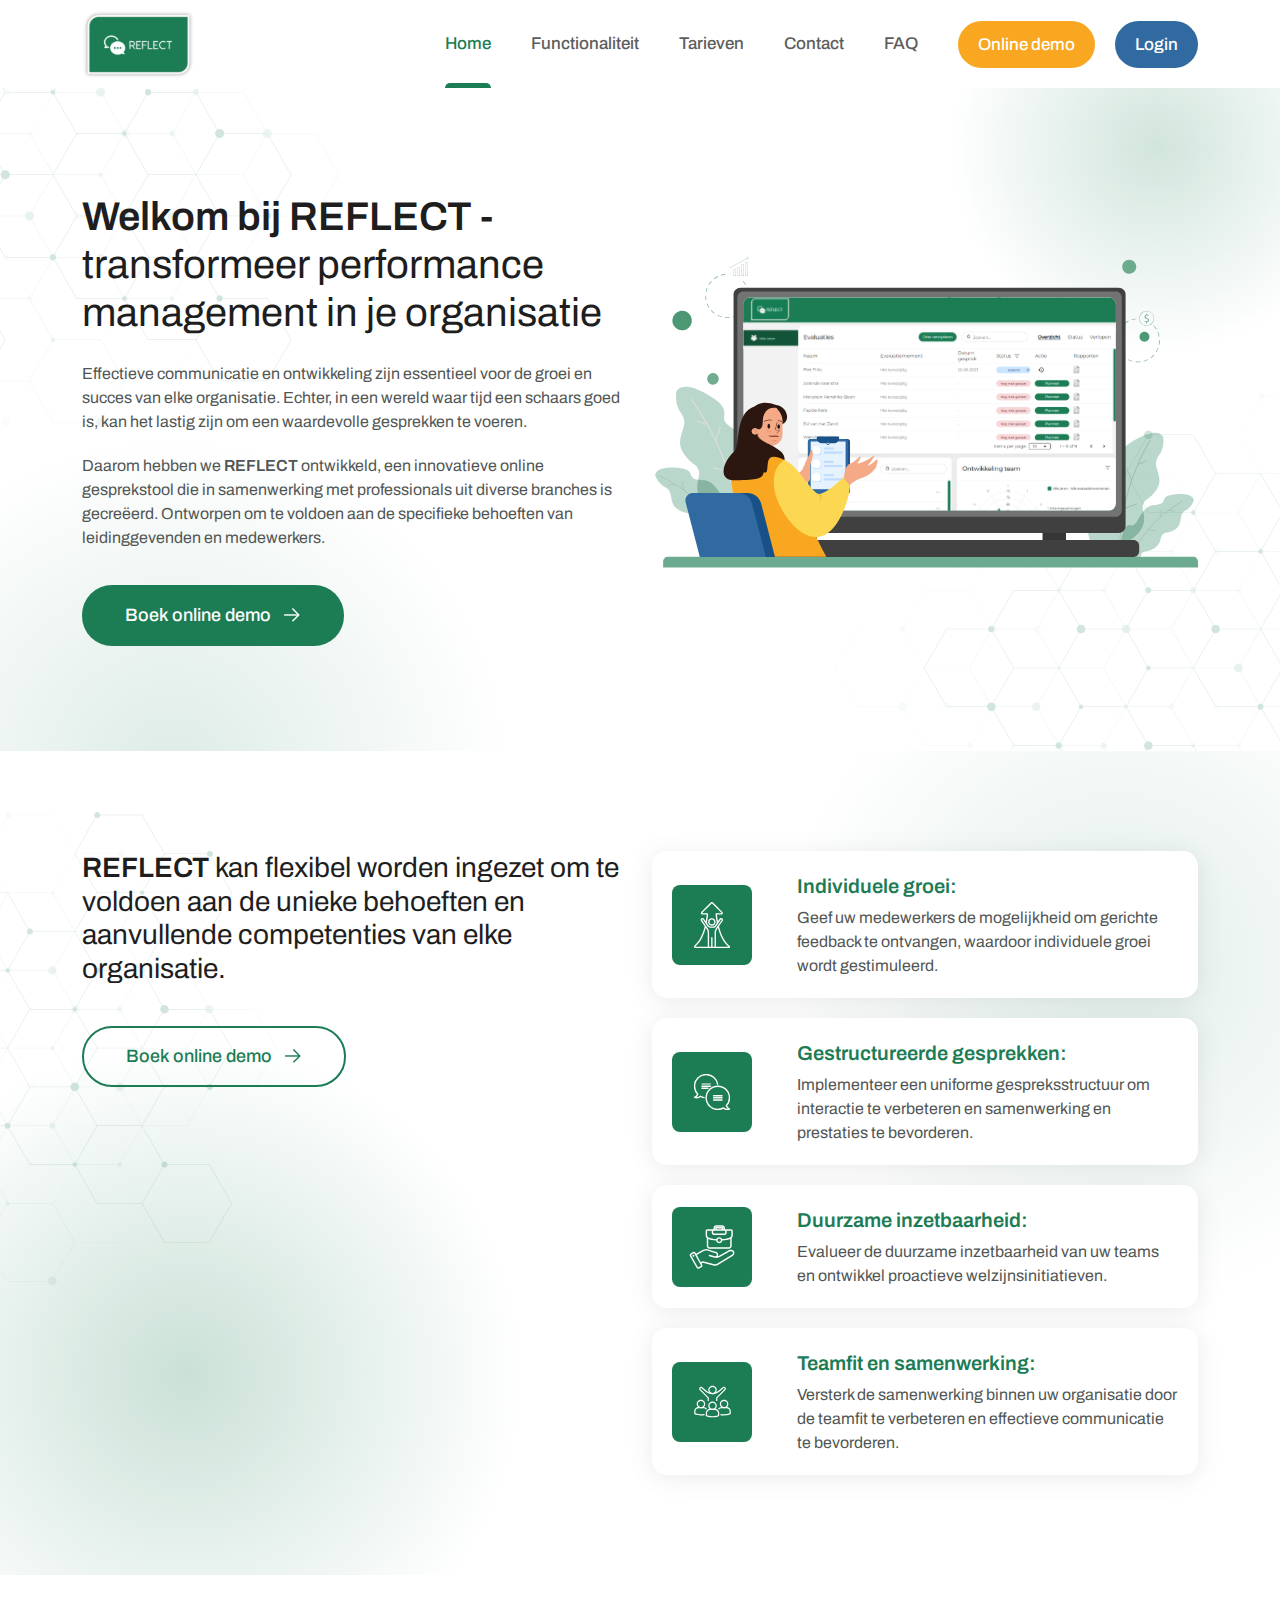
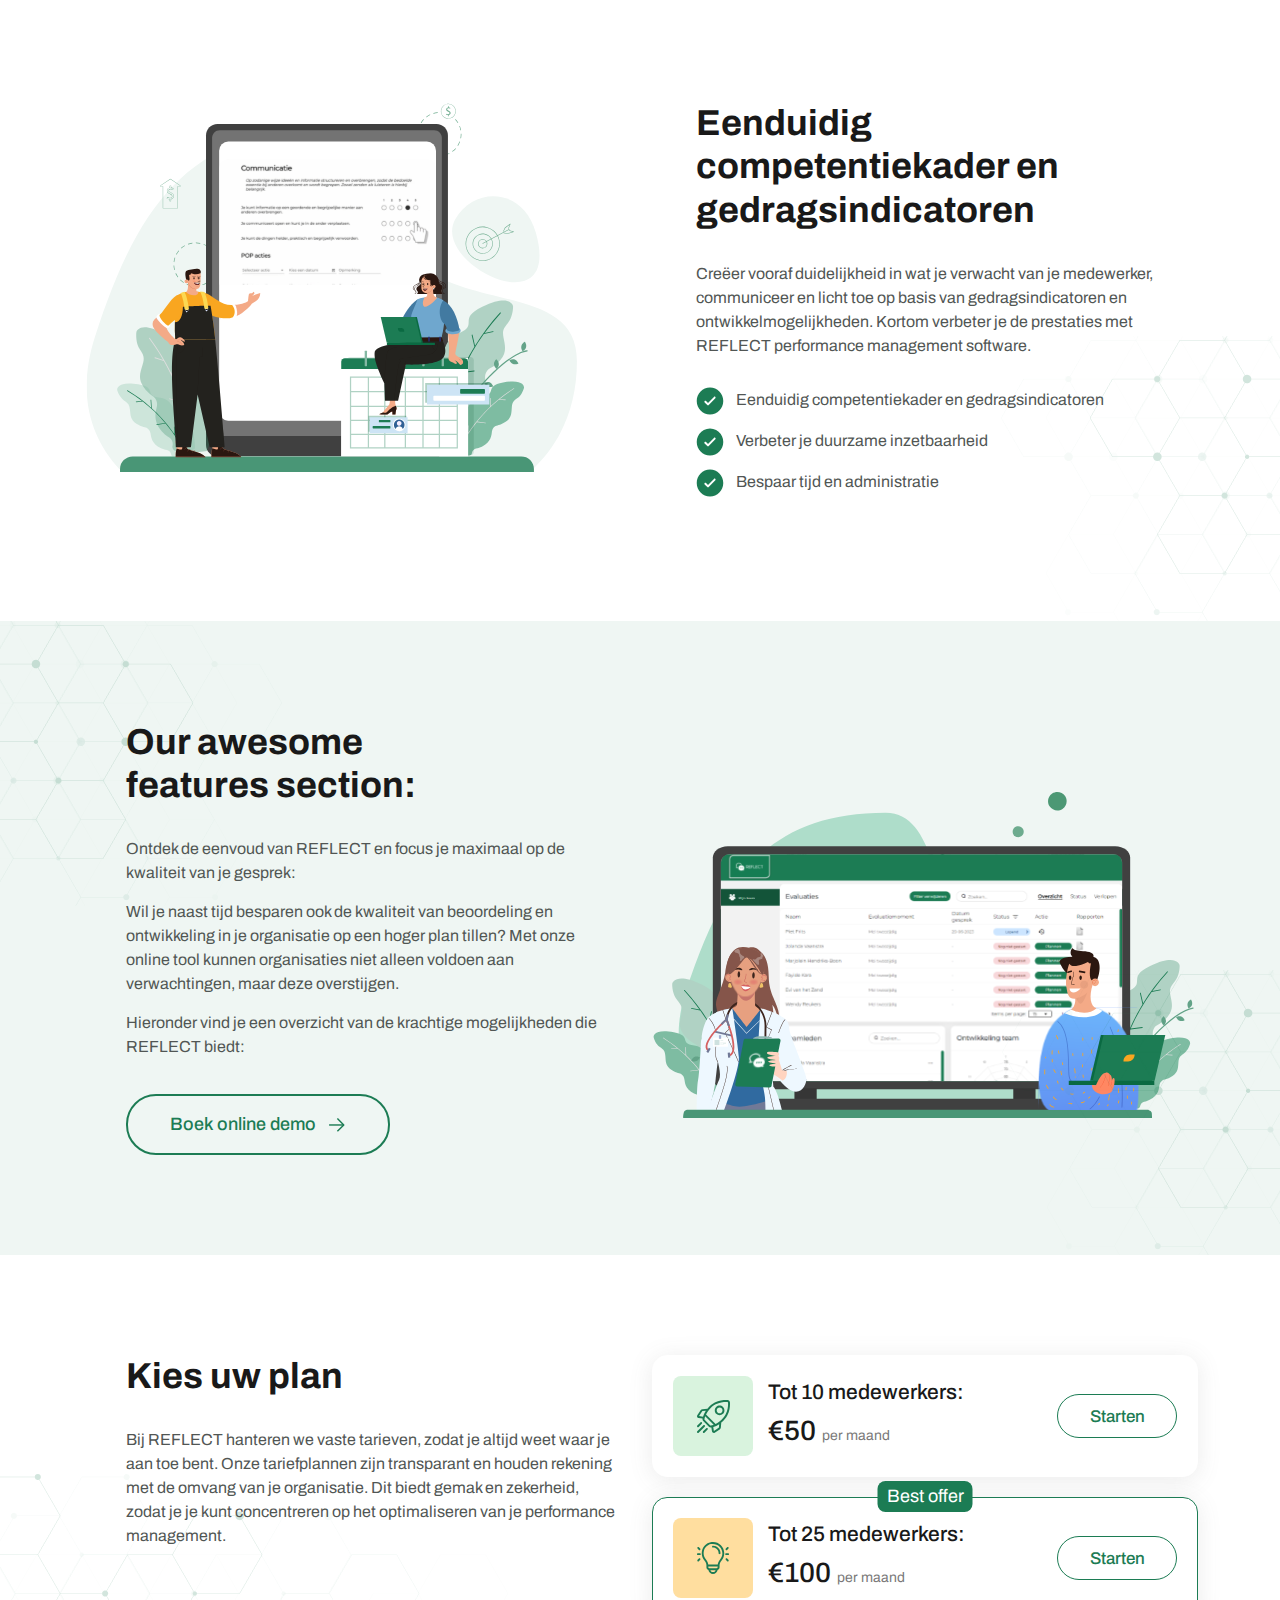
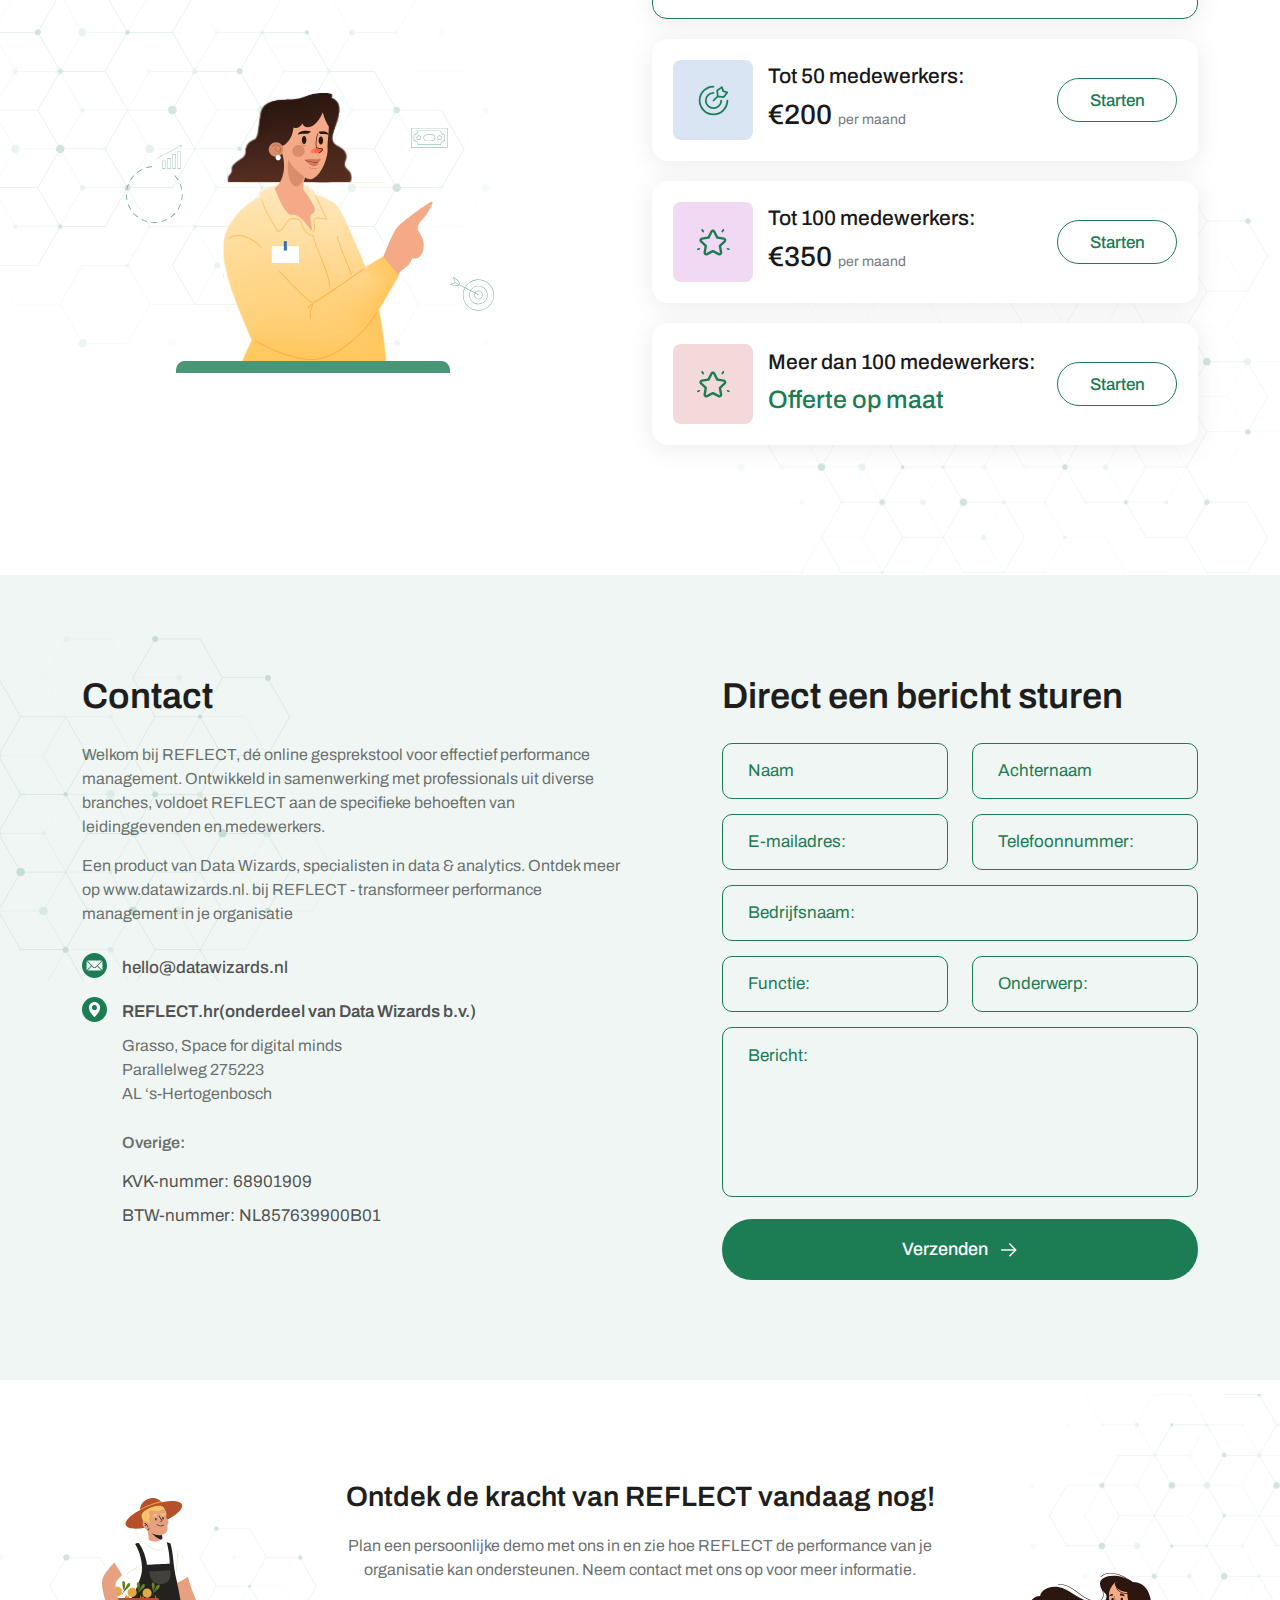
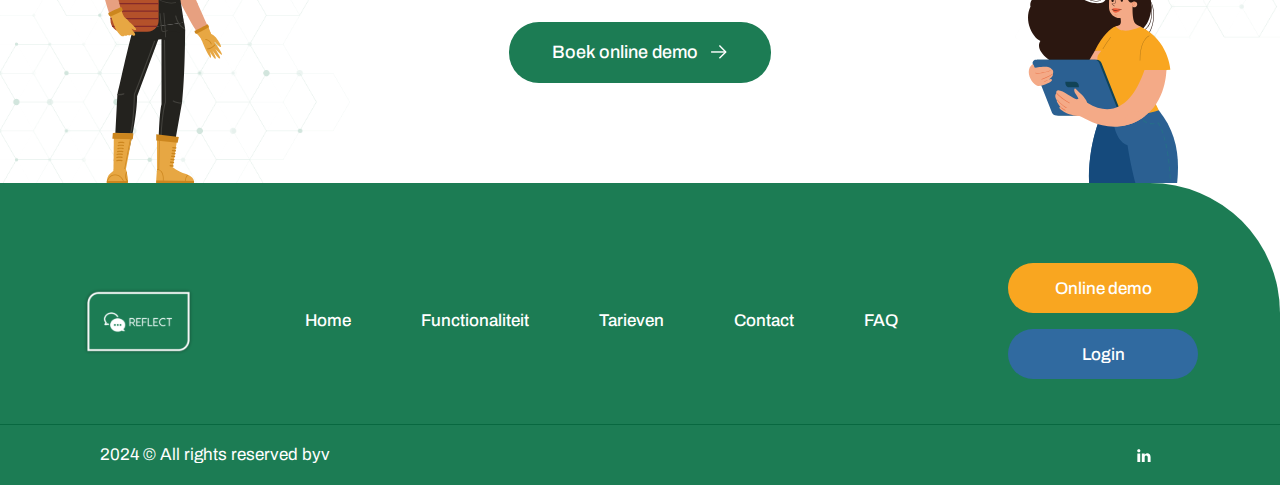
==== commit ab6aa458: "Add files via upload" ====
--- a/index.html
+++ b/index.html
@@ -569,24 +569,9 @@
                             <ul>
                                 <li>
                                     <a href="#">
-                                        <img src="img/facebook.svg" alt="icon">
-                                    </a>
-                                </li>
-                                <li>
-                                    <a href="#">
-                                        <img src="img/twitter.svg" alt="icon">
-                                    </a>
-                                </li>
-                                <li>
-                                    <a href="#">
                                         <img src="img/linkedin.svg" alt="icon">
                                     </a>
                                 </li>
-                                <li>
-                                    <a href="#">
-                                        <img src="img/youtube.svg" alt="icon">
-                                    </a>
-                                </li>
                             </ul>
 
                         </div>
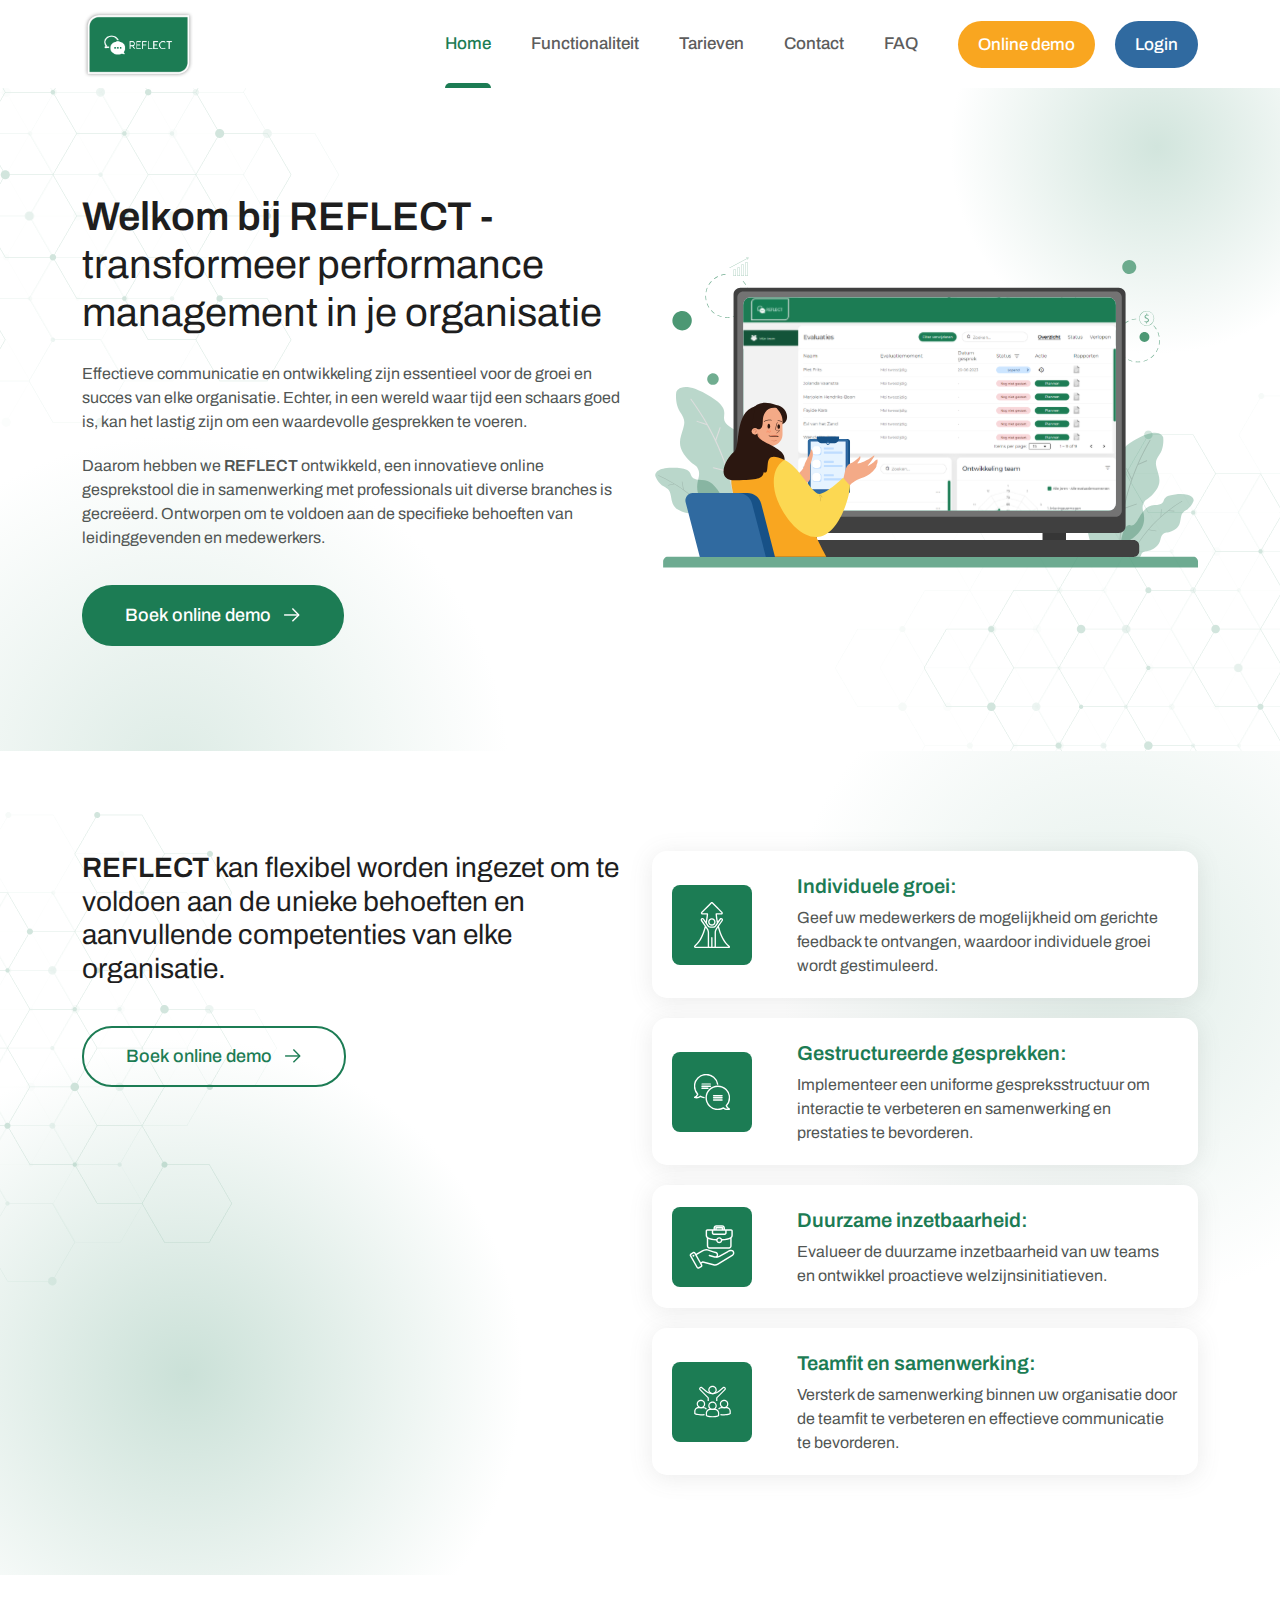
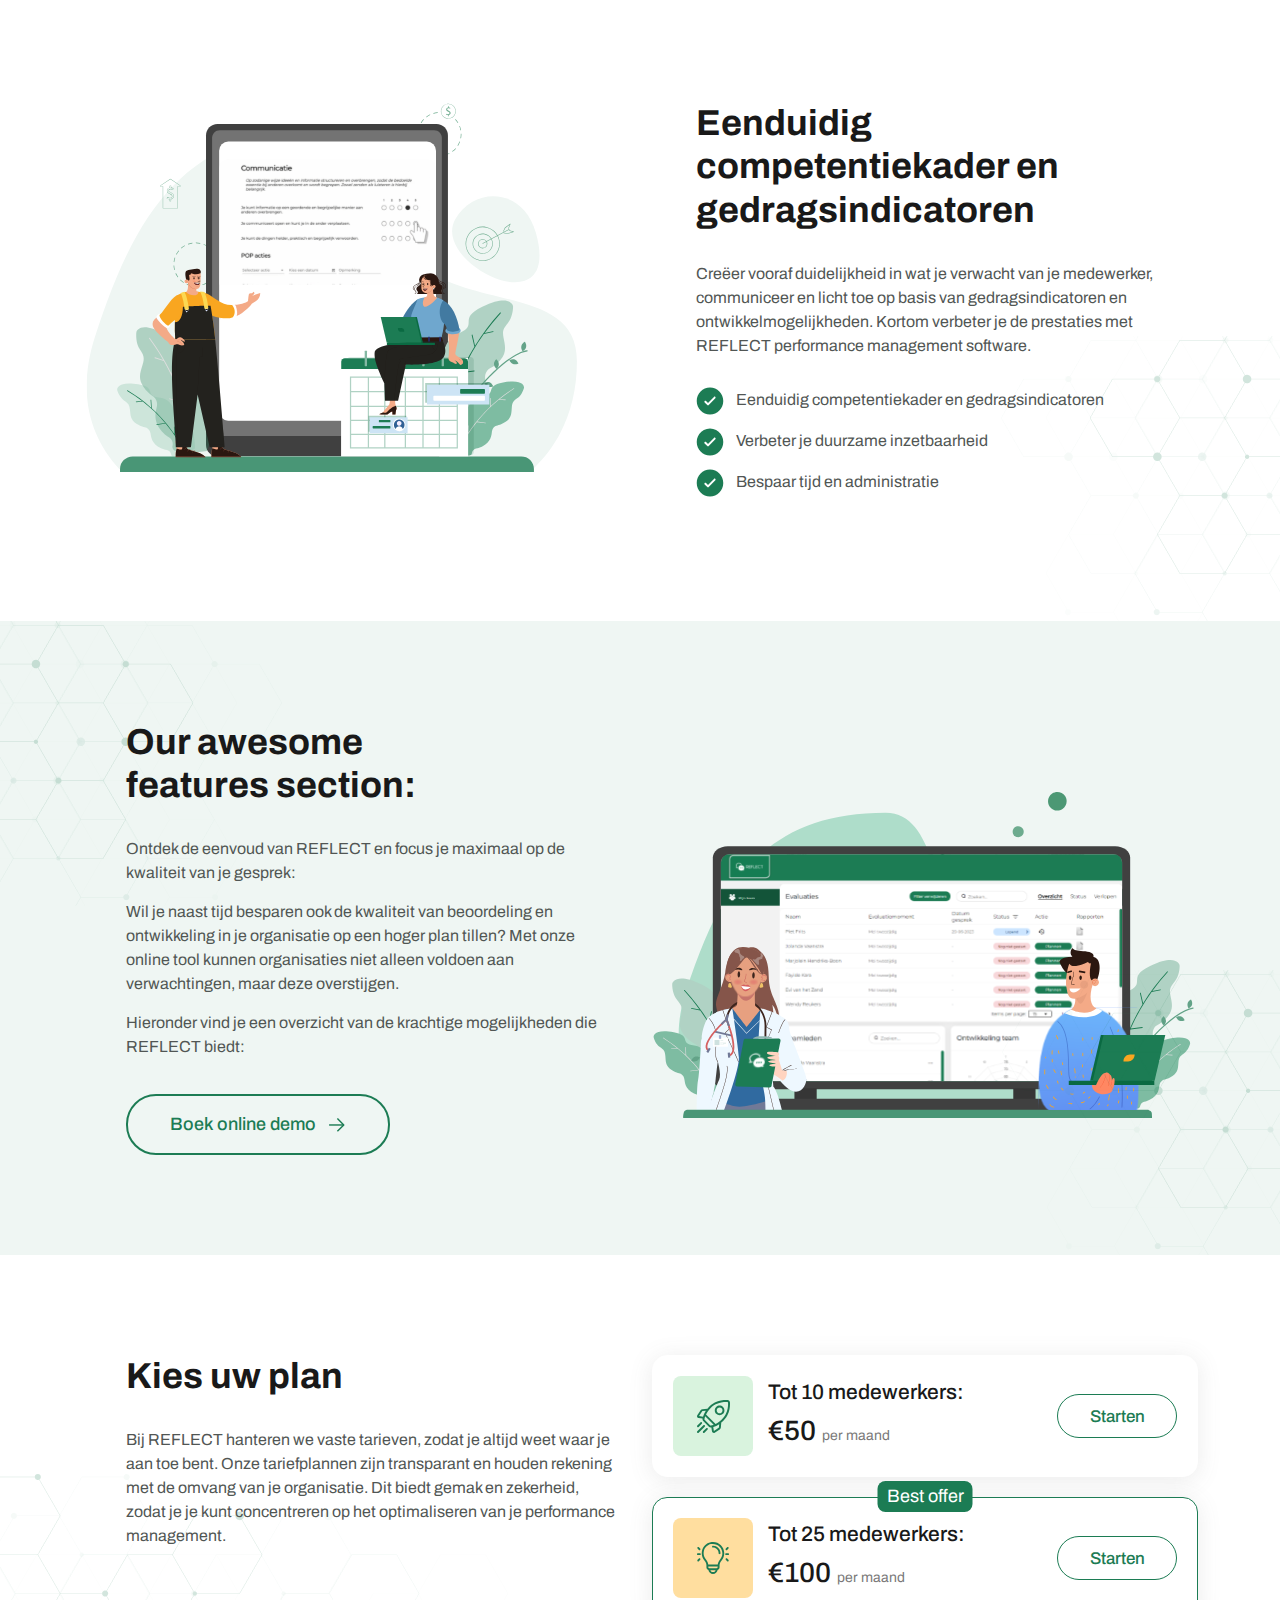
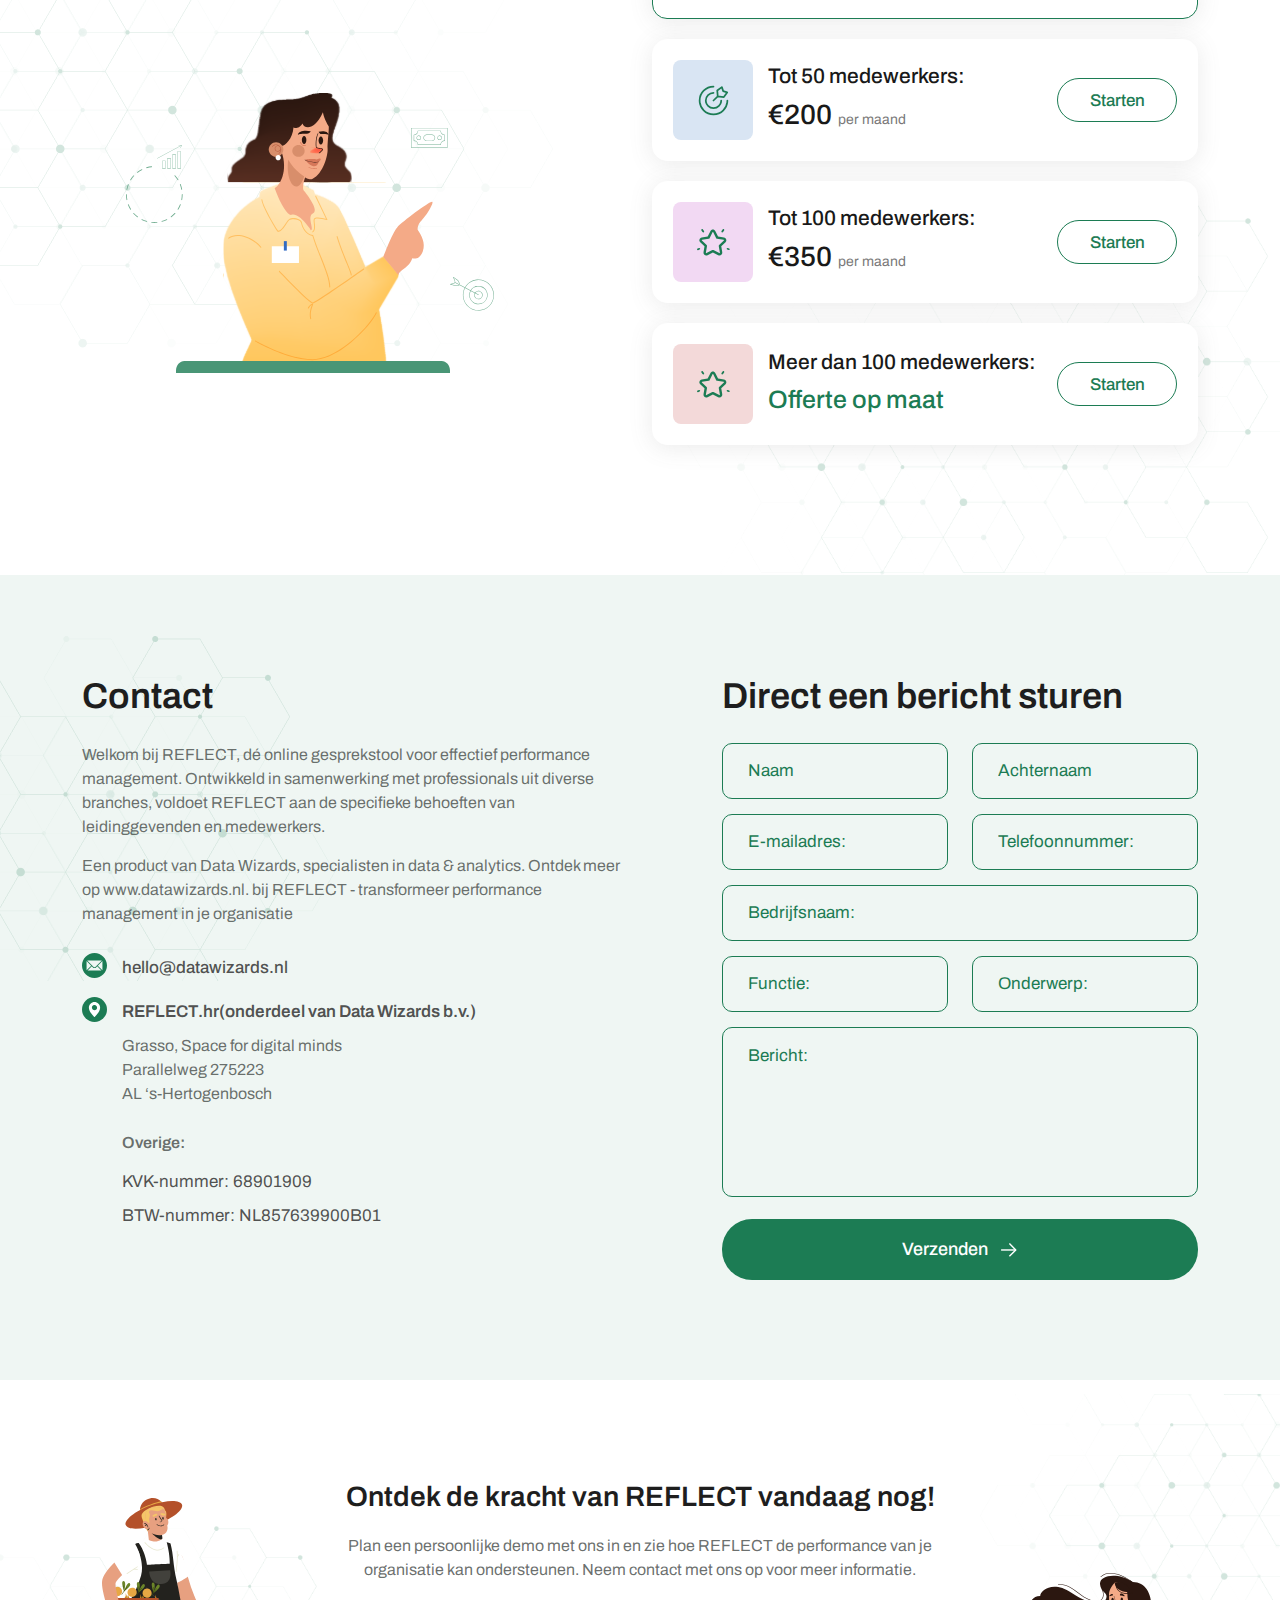
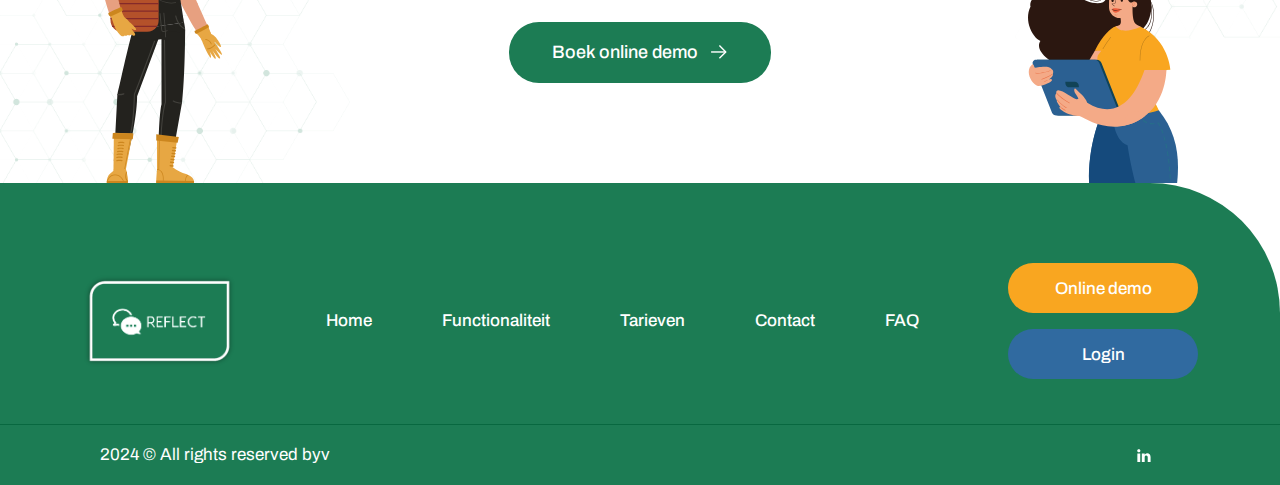
==== commit f5de1b9d: "Add files via upload" ====
--- a/index.html
+++ b/index.html
@@ -19,7 +19,7 @@
                     <div class="col-lg-2 col-6">
                         <div class="header__logo">
                             <a href="#">
-                                <img src="img/logotype.svg" alt="">
+                                <img src="img/logo.png" alt="logotype">
                             </a>
                         </div>
                     </div>
@@ -511,7 +511,7 @@
                 <div class="footer__main">
                     <div class="footer__logo">
                         <a href="#">
-                            <img src="img/logotype.svg" alt="">
+                            <img src="img/logo.png" alt="logotype">
                         </a>
                     </div>
                     <div class="footer__menu">
--- a/css/style.css
+++ b/css/style.css
@@ -1 +1 @@
-@import url("https://fonts.googleapis.com/css2?family=Archivo:ital,wght@0,100..900;1,100..900&display=swap");html{-webkit-box-sizing:border-box;box-sizing:border-box;scroll-behavior:inherit!important}*,:after,:before{-webkit-box-sizing:inherit;box-sizing:inherit}body,html{height:100%}a{text-decoration:none;color:inherit}a:hover{color:inherit}button:focus,input:focus{outline:transparent}li{margin:0;padding:0;list-style:none}h1,h2,h3,h4,h5,h6,li,ol,p,ul{margin:0;padding:0}body{position:relative;overflow-x:hidden;min-width:320px;max-width:100vw;cursor:default;color:#191919;font-family:"Archivo",sans-serif}body:after{content:"";position:fixed;width:100%;height:100vh;-webkit-transition:0.2s ease-in;transition:0.2s ease-in;background-color:rgba(230,230,230,0.6);top:0;left:0;opacity:0;z-index:-1;visibility:hidden}body.bg-active{overflow:hidden}body.bg-active:after{opacity:1;z-index:1;visibility:visible}body.bg-active footer,body.bg-active main{-webkit-filter:blur(3px);filter:blur(3px)}.main{-webkit-box-flex:1;-ms-flex:1 1 auto;flex:1 1 auto;padding-top:88px;-webkit-transition:0.4s ease;transition:0.4s ease}.pagewrapper{min-height:100%;display:-webkit-box;display:-ms-flexbox;display:flex;-webkit-box-orient:vertical;-webkit-box-direction:normal;-ms-flex-direction:column;flex-direction:column;position:relative;overflow:hidden}@media (min-width:1600px){.container,.container-lg,.container-md,.container-sm,.container-xl,.container-xxl{max-width:1460px}}.greenbtn{display:inline-block;padding:17px 43px;background:#1C7C54;border-radius:30px;color:#fff;font-weight:500;font-size:18px;-webkit-transition:0.3s;transition:0.3s;position:relative;z-index:2}.greenbtn img{margin-left:6px;width:20px;margin-top:-3px}.greenbtn:hover{color:#fff;border-radius:30px 0}.whitebtn{display:inline-block;padding:15px 42px;border:2px solid #1C7C54;border-radius:30px;color:#1C7C54;font-weight:500;font-size:18px;-webkit-transition:0.3s;transition:0.3s}.whitebtn img{margin-left:6px;width:20px;margin-top:-3px}.whitebtn:hover{color:#1C7C54;border-radius:30px 0}h1{color:#1e1e1e;font-size:48px;font-weight:400;line-height:120%;margin-bottom:35px}h1 b,h1 strong{font-weight:600}h3{color:#1e1e1e;font-size:35px;font-weight:400;line-height:120%;margin-bottom:40px}h3 b,h3 strong{font-weight:600}h2{font-size:45px;margin-bottom:30px}@media (max-width:1599.8px){h1{font-size:44px}}@media (max-width:1399.8px){h1{font-size:40px;margin-bottom:25px}h2{font-size:36px}h3{font-size:28px}}@media (max-width:575.8px){h1{font-size:30px}h2{font-size:25px;margin-bottom:25px}h3{font-size:25px;margin-bottom:30px}.whitebtn{width:100%;text-align:center}}.herosection{padding:123px 0;position:relative;overflow:hidden}.herosection:after{content:"";width:418px;height:418px;position:absolute;right:-86px;top:-150px;border-radius:50%;background:radial-gradient(rgba(28,124,84,0.2),#fff 70%)}.herosection:before{content:"";width:680px;height:680px;position:absolute;left:-168px;bottom:-362px;border-radius:50%;background:radial-gradient(rgba(28,124,84,0.15),#fff 70%)}.herosection__bg1{position:absolute;left:0;top:0}.herosection__bg2{position:absolute;right:0;bottom:0}.herosection__descr{position:relative;z-index:1}.herosection__descr p{font-size:17px;color:#515654;margin-bottom:20px;max-width:557px}.herosection__descr p b,.herosection__descr p strong{font-weight:600}.herosection__descr a{margin-top:40px}.herosection__img{position:relative;z-index:1}.herosection__img img{max-width:100%}.flexibel{padding:115px 0;position:relative;overflow:hidden}.flexibel:after{content:"";width:680px;height:680px;position:absolute;right:-177px;top:-125px;border-radius:50%;background:radial-gradient(rgba(28,124,84,0.13),#fff 70%)}.flexibel:before{content:"";width:680px;height:680px;position:absolute;left:-154px;bottom:-140px;border-radius:50%;background:radial-gradient(rgba(28,124,84,0.23),#fff 70%)}.flexibel__bg{position:absolute;left:0;top:0}.flexibel__descr{max-width:560px;position:relative;z-index:1}.flexibel__list{position:relative;z-index:1}.flexibel__box{display:-webkit-box;display:-ms-flexbox;display:flex;-ms-flex-wrap:wrap;flex-wrap:wrap;-webkit-box-align:center;-ms-flex-align:center;align-items:center;padding:27px 30px;background:#fff;-webkit-box-shadow:0 3px 23px rgba(99,99,99,0.13);box-shadow:0 3px 23px rgba(99,99,99,0.13);border-radius:15px;margin-bottom:20px}.flexibel__box:last-child{margin-bottom:0}.flexibel__box .imgwrap{width:100px;max-width:80px;-webkit-box-flex:0;-ms-flex:0 0 80px;flex:0 0 80px;height:80px;background:#1C7C54;border-radius:8px;display:-webkit-inline-box;display:-ms-inline-flexbox;display:inline-flex;-webkit-box-align:center;-ms-flex-align:center;align-items:center;-webkit-box-pack:center;-ms-flex-pack:center;justify-content:center}.flexibel__box .imgwrap img{max-width:50px}.flexibel__box .description{width:100px;max-width:calc(100% - 80px);-webkit-box-flex:0;-ms-flex:0 0 calc(100% - 80px);flex:0 0 calc(100% - 80px);padding-left:45px}.flexibel__box .description .title{margin-bottom:5px;color:#1C7C54;font-weight:600;font-size:20px}.flexibel__box .description p{color:#515654;margin:0}.competentiekader{padding:80px 0;position:relative;overflow:hidden}.competentiekader .imgwrap img{max-width:100%}.competentiekader__bg{position:absolute;right:0;bottom:0}.sdescrwrapper{padding-left:8%}.sdescrwrapper p{margin-bottom:15px;max-width:490px;font-size:17px;color:#515654}.sdescrwrapper p:last-child{margin-bottom:0}.sdescrwrapper ul{list-style-type:none;margin:30px 0 0 0;padding:0}.sdescrwrapper ul li{margin-bottom:17px;font-size:17px;color:#515654;position:relative;padding-left:40px}.sdescrwrapper ul li:after{content:"";width:28px;height:28px;display:inline-block;background:url("../img/main/check-icon.svg") no-repeat center/100%;position:absolute;left:0;top:-1px}.sdescrwrapper ul li:last-child{margin-bottom:0}.sdescrwrapper .whitebtn{margin-top:20px}.featuressects{padding:128px 0;background:#EFF6F3;position:relative;overflow:hidden}.featuressects .imgwrap img{max-width:100%}.featuressects__bg1{position:absolute;left:0;top:0}.featuressects__bg2{position:absolute;right:0;bottom:0}.kies{padding:100px 0 130px;position:relative;overflow:hidden}.kies .sdescrwrapper{position:relative;z-index:1}.kies .sdescrwrapper img{max-width:100%;margin-top:130px}.kies__list{position:relative;z-index:1}.kies__bg1{position:absolute;left:0;top:199px}.kies__bg2{position:absolute;right:0;bottom:0}.kiesbox{padding:40px 30px;background:#fff;display:-webkit-box;display:-ms-flexbox;display:flex;-webkit-box-align:center;-ms-flex-align:center;align-items:center;-ms-flex-wrap:wrap;flex-wrap:wrap;border:1px solid #fff;-webkit-box-shadow:0 3px 23px rgba(99,99,99,0.13);box-shadow:0 3px 23px rgba(99,99,99,0.13);border-radius:15px;margin-bottom:20px;position:relative}.kiesbox:last-child{margin-bottom:0}.kiesbox .kiesbox__img{width:100%;max-width:80px;-webkit-box-flex:0;-ms-flex:0 0 80px;flex:0 0 80px;height:80px;border-radius:8px;display:-webkit-inline-box;display:-ms-inline-flexbox;display:inline-flex;-webkit-box-align:center;-ms-flex-align:center;align-items:center;-webkit-box-pack:center;-ms-flex-pack:center;justify-content:center}.kiesbox .kiesbox__img img{max-width:50px}.kiesbox .kiesbox__descr{width:100%;max-width:calc(100% - 80px);-webkit-box-flex:0;-ms-flex:0 0 calc(100% - 80px);flex:0 0 calc(100% - 80px);padding-left:25px;display:-webkit-box;display:-ms-flexbox;display:flex;-ms-flex-wrap:wrap;flex-wrap:wrap;-webkit-box-align:center;-ms-flex-align:center;align-items:center}.kiesbox .kiesbox__descr .text{width:100%;max-width:calc(100% - 180px);-webkit-box-flex:0;-ms-flex:0 0 calc(100% - 180px);flex:0 0 calc(100% - 180px);padding-right:10px}.kiesbox .kiesbox__descr .text .title{margin-bottom:5px;font-size:25px;font-weight:500;line-height:120%}.kiesbox .kiesbox__descr .text .price{font-size:35px;font-weight:500}.kiesbox .kiesbox__descr .text .price span{color:#797878;font-size:14px;font-weight:400}.kiesbox .kiesbox__descr .text .grtext{margin:0;text-decoration:none;color:#1C7C54;font-size:25px;font-weight:500}.kiesbox .kiesbox__descr .linkbox{width:100%;max-width:180px;-webkit-box-flex:0;-ms-flex:0 0 180px;flex:0 0 180px}.kiesbox .kiesbox__descr .linkbox a{display:-webkit-box;display:-ms-flexbox;display:flex;-webkit-box-align:center;-ms-flex-align:center;align-items:center;-webkit-box-pack:center;-ms-flex-pack:center;justify-content:center;text-align:center;min-height:50px;padding:10px;font-size:17px;font-weight:500;color:#1C7C54;border:1.5px solid #1C7C54;border-radius:30px;-webkit-transition:0.3s;transition:0.3s}.kiesbox .kiesbox__descr .linkbox a:hover{border-radius:30px 0}.kiesbox.active{border-color:#1C7C54}.kiesbox.active .kiesbox__label{display:inline-block;background-color:#1C7C54;padding:2px 9px;border-radius:8px;color:#fff;font-size:18px;position:absolute;left:50%;-webkit-transform:translateX(-50%);transform:translateX(-50%);top:-17px}.contactsection{padding:130px 0 200px;background:#EFF6F3;position:relative;overflow:hidden}.contactsection .title{color:#1E1E1E;margin-bottom:35px;font-size:45px;font-weight:600;line-height:120%}.contactsection__bg{position:absolute;left:0;top:0}.continfo{position:relative;z-index:1}.continfo .descrwpar{margin-bottom:30px}.continfo p{max-width:550px;margin-bottom:15px;font-size:17px;color:rgba(81,86,84,0.85)}.continfo p:last-child{margin-bottom:0}.continfo .email{position:relative;padding-left:40px;font-size:17px;line-height:140%;color:rgba(52,52,52,0.85);font-weight:500;margin-bottom:20px;display:inline-block}.continfo .email img{width:25px;position:absolute;left:0;top:-3px}.continfo .location-title{position:relative;padding-left:40px;font-size:17px;line-height:140%;color:rgba(52,52,52,0.85);font-weight:500;margin-bottom:20px}.continfo .location-title img{width:25px;position:absolute;left:0;top:-3px}.continfo .location-title{font-weight:600;font-size:17px;line-height:140%;color:rgba(52,52,52,0.85);margin-bottom:10px}.continfo ul{margin-top:10px}.continfo ul li{margin-bottom:10px;font-size:17px;line-height:140%;color:rgba(52,52,52,0.85)}.continfo ul li:last-child{margin-bottom:0}.continfo .location{margin-bottom:25px}.continfo .subtitle{font-weight:600}.contform{padding-left:70px;position:relative;z-index:1}.contform .greenbtn{border:none}.inputfield{margin-bottom:15px}.inputfield input{min-height:56px;border-radius:10px;padding-left:25px;padding-right:10px;border:1px solid #1C7C54;background:transparent;width:100%;-webkit-transition:0.3s;transition:0.3s}.inputfield input::-webkit-input-placeholder{font-size:17px;color:#1C7C54}.inputfield input::-moz-placeholder{font-size:17px;color:#1C7C54}.inputfield input:-ms-input-placeholder{font-size:17px;color:#1C7C54}.inputfield input::-ms-input-placeholder{font-size:17px;color:#1C7C54}.inputfield input::placeholder{font-size:17px;color:#1C7C54}.inputfield input:focus{background:#fff}.inputfield textarea{height:170px;border-radius:10px;padding-left:25px;padding-right:10px;border:1px solid #1C7C54;background:transparent;width:100%;padding-top:15px;outline:none;resize:none;-webkit-transition:0.3s;transition:0.3s}.inputfield textarea::-webkit-input-placeholder{font-size:17px;color:#1C7C54}.inputfield textarea::-moz-placeholder{font-size:17px;color:#1C7C54}.inputfield textarea:-ms-input-placeholder{font-size:17px;color:#1C7C54}.inputfield textarea::-ms-input-placeholder{font-size:17px;color:#1C7C54}.inputfield textarea::placeholder{font-size:17px;color:#1C7C54}.inputfield textarea:focus{background:#fff}.ontdek{padding:138px 0 102px;text-align:center;position:relative;overflow:hidden}.ontdek .title{margin-bottom:20px;color:#1E1E1E;line-height:120%;font-size:39px;font-weight:600}.ontdek p{max-width:615px;margin:0 auto;color:rgba(81,86,84,0.85);margin-bottom:40px}.ontdek__bg1{left:0;bottom:0;position:absolute}.ontdek__bg2{right:0;top:14px;position:absolute}.ontdek__ill1{position:absolute;left:13%;bottom:0}.ontdek__ill2{position:absolute;right:13%;bottom:0}.kiesmobimg{display:none}.continfo .location,.continfo .subtitle,.continfo ul{padding-left:40px}.sdescrwrapper{z-index:2;position:relative}@media (max-width:1599.8px){.herosection__descr a{margin-top:25px}.contactsection,.featuressects,.flexibel,.herosection,.ontdek{padding:100px 0}}@media (max-width:1399.8px){.herosection__descr a{margin-top:15px}.flexibel__box{padding:20px}.kiesbox{padding:20px}.kiesbox .kiesbox__descr .linkbox{max-width:120px;-webkit-box-flex:0;-ms-flex:0 0 120px;flex:0 0 120px}.kiesbox .kiesbox__descr .text{max-width:calc(100% - 120px);-webkit-box-flex:0;-ms-flex:0 0 calc(100% - 120px);flex:0 0 calc(100% - 120px)}.kiesbox .kiesbox__descr .linkbox a{padding:6px;min-height:44px}.kiesbox .kiesbox__descr{padding-left:15px}.kiesbox .kiesbox__descr .text .title{font-size:21px}.kiesbox .kiesbox__descr .text .price{font-size:28px}.kies__bg2{max-width:600px}.contactsection .title{font-size:36px;margin-bottom:25px}.ontdek .title{font-size:28px}.ontdek__bg1{max-width:350px}.ontdek__bg2{max-width:300px}.ontdek__ill2{right:8%;width:150px}.ontdek__ill1{left:8%;max-width:120px}.continfo p,.herosection__descr p,.sdescrwrapper p,.sdescrwrapper ul li{font-size:16px}}@media (max-width:1199.8px){.herosection__descr p{max-width:100%}.herosection__img{text-align:center;margin-top:40px}.flexibel__descr{max-width:100%;margin-bottom:40px}.sdescrwrapper{padding-left:0}.kies__bg1{max-width:400px}.inputfield input{padding-left:15px}.contform{padding-left:0}}@media (max-width:991.8px){.competentiekader .col-lg-6:first-child{-webkit-box-ordinal-group:3;-ms-flex-order:2;order:2}.competentiekader .col-lg-6:nth-child(2){-webkit-box-ordinal-group:2;-ms-flex-order:1;order:1}.sdescrwrapper p{max-width:100%}.kiesmobimg{display:block;margin:30px auto 0;max-width:100%}.kies .sdescrwrapper img{display:none}.kies__bg1{display:none}.kies__bg2{display:none}.kies{padding-bottom:80px}.continfo p{max-width:100%}.contform{padding-top:40px}.ontdek{padding-bottom:200px}.ontdek__ill2{right:initial;left:10%;-webkit-transform:scaleX(-1);transform:scaleX(-1)}.ontdek{overflow:initial}.ontdek__ill1{max-width:120px;right:10%;left:initial;-webkit-transform:scaleX(-1);transform:scaleX(-1);bottom:-50px}}@media (max-width:767.8px){.ontdek__ill1{width:100px}.ontdek__ill2{width:100px;left:40px}.contactsection,.featuressects,.flexibel,.herosection,.ontdek{padding:80px 0}}@media (max-width:575.8px){.herosection__descr a{width:100%;text-align:center;margin-top:10px}.herosection__img{margin-top:28px}.herosection__bg2{width:80%;bottom:50px}.herosection:after{display:none}.herosection__bg1{width:60%}.flexibel:after{display:none}.herosection:before{width:300px;height:300px;bottom:0;left:-100px}.flexibel__bg{width:200px}.flexibel__box .imgwrap{max-width:65px;-webkit-box-flex:0;-ms-flex:0 0 65px;flex:0 0 65px;margin-bottom:20px;height:65px}.flexibel__box .imgwrap img{max-width:40px}.flexibel__box .description{max-width:100%;-webkit-box-flex:0;-ms-flex:0 0 100%;flex:0 0 100%;padding-left:0}.flexibel__box{margin-bottom:15px}.flexibel{padding-bottom:70px}.flexibel:before{width:420px;height:420px;right:-210px;left:initial;bottom:-100px}.competentiekader{padding-top:67px;padding-bottom:40px}.sdescrwrapper ul li{font-size:15px}.competentiekader__bg{display:none}.kies{padding-top:50px}.kies__list{margin-top:30px}.kiesbox__img{max-width:60px;-webkit-box-flex:0;-ms-flex:0 0 60px;flex:0 0 60px}.kiesbox .kiesbox__descr{max-width:100%;-webkit-box-flex:0;-ms-flex:0 0 100%;flex:0 0 100%;padding-left:0;margin-top:30px}.kiesbox .kiesbox__img{max-width:60px;-webkit-box-flex:0;-ms-flex:0 0 60px;flex:0 0 60px;height:60px}.kiesbox .kiesbox__img img{max-width:30px}.kiesbox .kiesbox__descr .linkbox,.kiesbox .kiesbox__descr .text{max-width:100%;-webkit-box-flex:0;-ms-flex:0 0 100%;flex:0 0 100%}.kiesbox .kiesbox__descr .text .title{font-size:25px}.kiesbox .kiesbox__descr .text .price{font-size:35px;margin-bottom:10px}.kiesbox .kiesbox__descr .linkbox a{border-radius:30px 0}.kiesbox.active .kiesbox__label{font-size:15px;top:-14px}.kiesbox{padding:25px}.kiesmobimg{margin-top:60px}.contactsection{padding:70px 0}.contactsection .title{font-size:28px}.contactsection__bg{width:70%;top:-40px}.continfo .location-title{font-size:16px}.inputfield input{min-height:54px}.contform .greenbtn{width:100%}.ontdek__bg2{display:none}.ontdek{padding:100px 0 256px}.ontdek__bg1{bottom:initial;top:0;width:80%}.ontdek .greenbtn{border-radius:30px 0}.ontdek__ill1{width:150px;right:12px;max-width:initial;bottom:-130px}.ontdek__ill2{width:160px;left:8px}.featuressects,.flexibel,.herosection{padding:45px 0}.continfo p,.herosection__descr p,.sdescrwrapper p{font-size:14px}}.header{display:-webkit-box;display:-ms-flexbox;display:flex;height:88px;-webkit-box-align:center;-ms-flex-align:center;align-items:center;top:0;left:0;width:100%;position:fixed;top:0;left:0;z-index:99;background-color:#fff}.header__logo{position:relative;z-index:9}.header__logo a{display:block}.header__logo img{max-width:113px;width:100%;background-size:cover}.burger{display:none}.header__nav{display:-webkit-box;display:-ms-flexbox;display:flex;-webkit-box-align:center;-ms-flex-align:center;align-items:center;-webkit-box-pack:end;-ms-flex-pack:end;justify-content:flex-end}.header__menu{display:-webkit-box;display:-ms-flexbox;display:flex;-webkit-box-align:center;-ms-flex-align:center;align-items:center;height:88px}.header__menu li{margin-right:70px;height:100%;display:-webkit-box;display:-ms-flexbox;display:flex;-webkit-box-align:center;-ms-flex-align:center;align-items:center}.header__menu li.active a{color:rgb(28,124,84)}.header__menu li.active a:after{content:"";position:absolute;bottom:0;left:0;-webkit-transition:0.4s ease;transition:0.4s ease;background-color:#1C7C54;height:5px;width:100%;border-radius:20px 20px 0 0}.header__menu a{color:#5D5D5D;line-height:120%;font-weight:500;font-size:17px;-webkit-transition:0.3s ease-in-out;transition:0.3s ease-in-out;display:-webkit-box;display:-ms-flexbox;display:flex;height:100%;-webkit-box-align:center;-ms-flex-align:center;align-items:center;position:relative}.header__menu a:after{content:"";position:absolute;bottom:0;left:50%;-webkit-transition:0.4s ease;transition:0.4s ease;background-color:#1C7C54;height:5px;width:0%;border-radius:20px 20px 0 0}.header__menu a:hover{opacity:0.8}.header__menu a:hover:after{width:100%;left:0}.header__buttons{display:-webkit-box;display:-ms-flexbox;display:flex;-webkit-box-align:center;-ms-flex-align:center;align-items:center;-webkit-box-pack:center;-ms-flex-pack:center;justify-content:center}.header__buttons a{display:-webkit-box;display:-ms-flexbox;display:flex;-webkit-box-align:center;-ms-flex-align:center;align-items:center;-webkit-box-pack:center;-ms-flex-pack:center;justify-content:center;font-size:17px;font-weight:500;line-height:100%;color:#fff;border-radius:30px;-webkit-transition:0.3s ease;transition:0.3s ease;padding:16px 25px}.header__buttons a:hover{opacity:0.8}.header__buttons a+a{margin-left:20px}.header__buttons .yellow-btn{background-color:#F9A620}.header__buttons .blue-btn{background-color:#306AA0}.header.shadowh{-webkit-transition:0.3s;transition:0.3s;-webkit-box-shadow:0 0 10px #e3e3e3;box-shadow:0 0 10px #e3e3e3}.header__buttons .blue-btn:hover,.header__buttons a:hover{border-radius:30px 0;opacity:1}@media (max-width:1399.8px){.header__menu li{margin-right:40px}.header__buttons a{padding:15px 20px}}@media (max-width:1199.8px){.header__menu li{margin-right:30px}.header__buttons a{font-size:16px;padding:14px 20px}.header__buttons a+a{margin-left:15px}}@media (max-width:991.8px){.header__menu{display:block;height:auto;width:100%;padding:50px 0;-webkit-transition:0.5s ease-in;transition:0.5s ease-in;opacity:0}.header__menu li{height:auto;margin:0;border-top:1px solid #BED9CE}.header__menu li:last-child{border-bottom:1px solid #BED9CE}.header__menu a{padding:25px 20px;height:auto;display:block;width:100%}.header__menu a:after{display:none}.header__menu a:hover{color:#1C7C54;background-color:#F4F4F4}.header__nav{position:fixed;top:88px;right:0;padding:0 0 50px;background-color:#fff;width:50%;height:calc(100% - 88px);-webkit-box-pack:start;-ms-flex-pack:start;justify-content:flex-start;-webkit-box-orient:vertical;-webkit-box-direction:normal;-ms-flex-direction:column;flex-direction:column;-webkit-box-align:start;-ms-flex-align:start;align-items:start;-webkit-transition:0.6s ease;transition:0.6s ease;-webkit-transform:translateX(120%);transform:translateX(120%);overflow-y:auto}.header__nav.open{-webkit-transform:translate(0);transform:translate(0)}.header__nav.open .header__buttons,.header__nav.open .header__menu{opacity:1;-webkit-transition:0.5s 0.4s ease-in;transition:0.5s 0.4s ease-in}.header__buttons{padding:0 20px;opacity:0}.burger{display:inline-block;border:none;background-color:transparent;outline:none;padding:0;width:24px;height:24px;overflow:hidden;z-index:22}.burger span{display:block;height:2px;background:#1C7C54;margin:4px 0;border-radius:5px;-webkit-transition:0.5s;transition:0.5s;-webkit-transform-origin:0 0;transform-origin:0 0}.burger.open span{background:#1C7C54}.burger.open span:first-child{-webkit-transform:translateX(4px) translateY(-2px) rotate(45deg);transform:translateX(4px) translateY(-2px) rotate(45deg)}.burger.open span:nth-child(2){-webkit-transform:translateX(100%);transform:translateX(100%);opacity:0}.burger.open span:nth-child(3){-webkit-transform:translateX(2px) translateY(3px) rotate(-45deg);transform:translateX(2px) translateY(3px) rotate(-45deg)}}@media (max-width:767.8px){.header__nav{width:75%;top:73px;padding:0 0 30px;height:calc(100% - 73px)}.header{display:-webkit-box;display:-ms-flexbox;display:flex;height:73px}.header__logo img{max-width:96px}.header__menu{padding:35px 0}}@media (max-width:575.8px){.header__buttons{-ms-flex-wrap:wrap;flex-wrap:wrap;width:100%}.header__buttons a{width:100%}.header__buttons a+a{margin:20px 0 0}}.footer{background-color:#1C7C54;border-radius:0 130px 0 0;-webkit-transition:0.3s;transition:0.3s;position:relative;z-index:2}.footer__main{padding:80px 0 45px;display:-webkit-box;display:-ms-flexbox;display:flex;-webkit-box-align:center;-ms-flex-align:center;align-items:center;-webkit-box-pack:justify;-ms-flex-pack:justify;justify-content:space-between}.footer__logo a{display:block}.footer__logo img{max-width:162px;background-size:cover}.footer__menu ul{display:-webkit-box;display:-ms-flexbox;display:flex;-webkit-box-align:center;-ms-flex-align:center;align-items:center}.footer__menu li{margin-right:70px}.footer__menu li:last-child{margin-right:0}.footer__menu a{font-size:17px;font-weight:500;color:#fff;-webkit-transition:0.3s ease;transition:0.3s ease}.footer__menu a:hover{opacity:0.6}.footer__buttons a{width:190px;height:50px;display:-webkit-box;display:-ms-flexbox;display:flex;-webkit-box-align:center;-ms-flex-align:center;align-items:center;-webkit-box-pack:center;-ms-flex-pack:center;justify-content:center;font-size:17px;font-weight:500;line-height:100%;color:#fff;border-radius:30px;-webkit-transition:0.3s ease;transition:0.3s ease;padding:16px 25px}.footer__buttons a:hover{opacity:0.8}.footer__buttons a+a{margin:16px 0 0}.footer__buttons .yellow-btn{background-color:#F9A620}.footer__buttons .blue-btn{background-color:#306AA0}.footer__bottom{border-top:1px solid #086840}.footer__bottom-wrapper{padding:18px;display:-webkit-box;display:-ms-flexbox;display:flex;-webkit-box-align:center;-ms-flex-align:center;align-items:center;-webkit-box-pack:justify;-ms-flex-pack:justify;justify-content:space-between}.footer__copy p{color:#fff;font-size:17px;line-height:120%}.footer__socials ul{display:-webkit-box;display:-ms-flexbox;display:flex;-webkit-box-align:center;-ms-flex-align:center;align-items:center}.footer__socials ul li{margin-right:25px}.footer__socials ul a{-webkit-transition:0.3s;transition:0.3s}.footer__socials ul a:hover{-webkit-filter:brightness(70%);filter:brightness(70%)}.footer__buttons .blue-btn:hover,.footer__buttons .yellow-btn:hover{opacity:1;border-radius:30px 0}@media (max-width:1199.8px){.footer__menu li{margin-right:50px}}@media (max-width:991.8px){.footer__main{-ms-flex-wrap:wrap;flex-wrap:wrap}.footer__menu li{margin-right:30px}.footer__buttons a{width:150px;height:45px}.footer__menu li{margin-right:20px}}@media (max-width:767.8px){.footer__menu{width:100%;-webkit-box-ordinal-group:4;-ms-flex-order:3;order:3;padding-top:40px}.footer__menu ul{width:100%;-webkit-box-pack:justify;-ms-flex-pack:justify;justify-content:space-between}.footer__main{-webkit-box-align:start;-ms-flex-align:start;align-items:flex-start;padding:70px 0 45px}}@media (max-width:575.8px){.footer__main{padding:70px 0 30px}.footer__menu{width:100%;-webkit-box-ordinal-group:3;-ms-flex-order:2;order:2;padding-top:20px}.footer__menu ul{width:100%;-webkit-box-pack:justify;-ms-flex-pack:justify;justify-content:space-between;-webkit-box-orient:vertical;-webkit-box-direction:normal;-ms-flex-direction:column;flex-direction:column;-webkit-box-align:start;-ms-flex-align:start;align-items:flex-start}.footer__menu li{margin:0 0 20px}.footer__buttons{-webkit-box-ordinal-group:4;-ms-flex-order:3;order:3;max-width:190px;width:100%;padding-top:20px}.footer__buttons a{width:100%;height:50px}.footer__logo img{width:160px}.footer__bottom-wrapper{-ms-flex-wrap:wrap;flex-wrap:wrap;padding-bottom:30px;padding-left:0}.footer__copy{max-width:100%;-webkit-box-flex:0;-ms-flex:0 0 100%;flex:0 0 100%;margin-bottom:20px}}.supportwrapper{padding:146px 0;position:relative}.supportwrapper h1{text-align:center;margin-bottom:125px}.supportwrapper .suppbg{position:absolute;width:100%;left:0;top:0}.supportwrapper .container{position:relative;z-index:2}.faqwrap{margin-bottom:80px}.faqwrap:last-child{margin-bottom:0}.faqwrap .title{color:#1C7C54;line-height:120%;font-size:45px;font-weight:600;margin-bottom:55px}.faqrow{background:#EFF6F3;border-radius:10px;margin-bottom:20px}.faqheader{padding:10px 25px;min-height:90px;display:-webkit-box;display:-ms-flexbox;display:flex;-webkit-box-align:center;-ms-flex-align:center;align-items:center;position:relative;cursor:pointer}.faqheader:after{content:"";display:inline-block;width:30px;height:30px;background:url("../img/support/faq-arr.png") no-repeat center/100%;position:absolute;right:25px;top:50%;-webkit-transform:translateY(-50%) rotate(0);transform:translateY(-50%) rotate(0);-webkit-transition:0.3s;transition:0.3s}.faqheader p{margin:0;color:#000;font-size:22px;font-weight:600;padding-right:50px}.faqheader.rotate:after{-webkit-transform:translateY(-50%) rotate(-180deg);transform:translateY(-50%) rotate(-180deg)}.faqbody{padding:0 30px 30px 30px;font-size:18px;color:#515654;display:none}.faqbody p{margin-bottom:10px}.faqbody ul{padding-left:20px}.faqbody ul li{list-style:disc;margin-bottom:10px}.faqbody ul li:last-child{margin-bottom:0}.contform .greenbtn{width:100%}.contactsection.support{padding-bottom:130px;overflow:initial}.contactsection.support:after{content:"";display:block;position:absolute;bottom:-350px;height:400px;left:0;width:100%;background:#EFF6F3}@media (max-width:1599.8px){.supportwrapper{padding:100px 0}.supportwrapper h1{margin-bottom:100px}.faqwrap .title{font-size:36px;margin-bottom:30px}.faqheader p{font-size:21px}}@media (max-width:1199.8px){.faqheader{min-height:70px}.faqheader p{font-size:18px}}@media (max-width:991.8px){.supportwrapper{padding:70px 0}.supportwrapper h1{margin-bottom:80px}.faqwrap .title{font-size:28px;margin-bottom:30px}}@media (max-width:575.8px){.supportwrapper{padding:50px 0}.faqwrap .title{font-size:25px}.faqheader{padding:10px 15px}.faqheader:after{right:15px}.faqheader p{padding-right:40px}.faqwrap{margin-bottom:60px}.faqbody{font-size:14px;padding:0 15px 20px 15px}.contactsection.support{padding-bottom:70px}}@media (max-width:360.8px){.supportwrapper h1{margin-bottom:40px}}+@import url("https://fonts.googleapis.com/css2?family=Archivo:ital,wght@0,100..900;1,100..900&display=swap");html{-webkit-box-sizing:border-box;box-sizing:border-box;scroll-behavior:inherit!important}*,:after,:before{-webkit-box-sizing:inherit;box-sizing:inherit}body,html{height:100%}a{text-decoration:none;color:inherit}a:hover{color:inherit}button:focus,input:focus{outline:transparent}li{margin:0;padding:0;list-style:none}h1,h2,h3,h4,h5,h6,li,ol,p,ul{margin:0;padding:0}body{position:relative;overflow-x:hidden;min-width:320px;max-width:100vw;cursor:default;color:#191919;font-family:"Archivo",sans-serif}body:after{content:"";position:fixed;width:100%;height:100vh;-webkit-transition:0.2s ease-in;transition:0.2s ease-in;background-color:rgba(230,230,230,0.6);top:0;left:0;opacity:0;z-index:-1;visibility:hidden}body.bg-active{overflow:hidden}body.bg-active:after{opacity:1;z-index:1;visibility:visible}body.bg-active footer,body.bg-active main{-webkit-filter:blur(3px);filter:blur(3px)}.main{-webkit-box-flex:1;-ms-flex:1 1 auto;flex:1 1 auto;padding-top:88px;-webkit-transition:0.4s ease;transition:0.4s ease}.pagewrapper{min-height:100%;display:-webkit-box;display:-ms-flexbox;display:flex;-webkit-box-orient:vertical;-webkit-box-direction:normal;-ms-flex-direction:column;flex-direction:column;position:relative;overflow:hidden}@media (min-width:1600px){.container,.container-lg,.container-md,.container-sm,.container-xl,.container-xxl{max-width:1460px}}.greenbtn{display:inline-block;padding:17px 43px;background:#1C7C54;border-radius:30px;color:#fff;font-weight:500;font-size:18px;-webkit-transition:0.3s;transition:0.3s;position:relative;z-index:2}.greenbtn img{margin-left:6px;width:20px;margin-top:-3px}.greenbtn:hover{color:#fff;border-radius:30px 0}.whitebtn{display:inline-block;padding:15px 42px;border:2px solid #1C7C54;border-radius:30px;color:#1C7C54;font-weight:500;font-size:18px;-webkit-transition:0.3s;transition:0.3s}.whitebtn img{margin-left:6px;width:20px;margin-top:-3px}.whitebtn:hover{color:#1C7C54;border-radius:30px 0}h1{color:#1e1e1e;font-size:48px;font-weight:400;line-height:120%;margin-bottom:35px}h1 b,h1 strong{font-weight:600}h3{color:#1e1e1e;font-size:35px;font-weight:400;line-height:120%;margin-bottom:40px}h3 b,h3 strong{font-weight:600}h2{font-size:45px;margin-bottom:30px}@media (max-width:1599.8px){h1{font-size:44px}}@media (max-width:1399.8px){h1{font-size:40px;margin-bottom:25px}h2{font-size:36px}h3{font-size:28px}}@media (max-width:575.8px){h1{font-size:30px}h2{font-size:25px;margin-bottom:25px}h3{font-size:25px;margin-bottom:30px}.whitebtn{width:100%;text-align:center}}.herosection{padding:123px 0;position:relative;overflow:hidden}.herosection:after{content:"";width:418px;height:418px;position:absolute;right:-86px;top:-150px;border-radius:50%;background:radial-gradient(rgba(28,124,84,0.2),#fff 70%)}.herosection:before{content:"";width:680px;height:680px;position:absolute;left:-168px;bottom:-362px;border-radius:50%;background:radial-gradient(rgba(28,124,84,0.15),#fff 70%)}.herosection__bg1{position:absolute;left:0;top:0}.herosection__bg2{position:absolute;right:0;bottom:0}.herosection__descr{position:relative;z-index:1}.herosection__descr p{font-size:17px;color:#515654;margin-bottom:20px;max-width:557px}.herosection__descr p b,.herosection__descr p strong{font-weight:600}.herosection__descr a{margin-top:40px}.herosection__img{position:relative;z-index:1}.herosection__img img{max-width:100%}.flexibel{padding:115px 0;position:relative;overflow:hidden}.flexibel:after{content:"";width:680px;height:680px;position:absolute;right:-177px;top:-125px;border-radius:50%;background:radial-gradient(rgba(28,124,84,0.13),#fff 70%)}.flexibel:before{content:"";width:680px;height:680px;position:absolute;left:-154px;bottom:-140px;border-radius:50%;background:radial-gradient(rgba(28,124,84,0.23),#fff 70%)}.flexibel__bg{position:absolute;left:0;top:0}.flexibel__descr{max-width:560px;position:relative;z-index:1}.flexibel__list{position:relative;z-index:1}.flexibel__box{display:-webkit-box;display:-ms-flexbox;display:flex;-ms-flex-wrap:wrap;flex-wrap:wrap;-webkit-box-align:center;-ms-flex-align:center;align-items:center;padding:27px 30px;background:#fff;-webkit-box-shadow:0 3px 23px rgba(99,99,99,0.13);box-shadow:0 3px 23px rgba(99,99,99,0.13);border-radius:15px;margin-bottom:20px}.flexibel__box:last-child{margin-bottom:0}.flexibel__box .imgwrap{width:100px;max-width:80px;-webkit-box-flex:0;-ms-flex:0 0 80px;flex:0 0 80px;height:80px;background:#1C7C54;border-radius:8px;display:-webkit-inline-box;display:-ms-inline-flexbox;display:inline-flex;-webkit-box-align:center;-ms-flex-align:center;align-items:center;-webkit-box-pack:center;-ms-flex-pack:center;justify-content:center}.flexibel__box .imgwrap img{max-width:50px}.flexibel__box .description{width:100px;max-width:calc(100% - 80px);-webkit-box-flex:0;-ms-flex:0 0 calc(100% - 80px);flex:0 0 calc(100% - 80px);padding-left:45px}.flexibel__box .description .title{margin-bottom:5px;color:#1C7C54;font-weight:600;font-size:20px}.flexibel__box .description p{color:#515654;margin:0}.competentiekader{padding:80px 0;position:relative;overflow:hidden}.competentiekader .imgwrap img{max-width:100%}.competentiekader__bg{position:absolute;right:0;bottom:0}.sdescrwrapper{padding-left:8%}.sdescrwrapper p{margin-bottom:15px;max-width:490px;font-size:17px;color:#515654}.sdescrwrapper p:last-child{margin-bottom:0}.sdescrwrapper ul{list-style-type:none;margin:30px 0 0 0;padding:0}.sdescrwrapper ul li{margin-bottom:17px;font-size:17px;color:#515654;position:relative;padding-left:40px}.sdescrwrapper ul li:after{content:"";width:28px;height:28px;display:inline-block;background:url("../img/main/check-icon.svg") no-repeat center/100%;position:absolute;left:0;top:-1px}.sdescrwrapper ul li:last-child{margin-bottom:0}.sdescrwrapper .whitebtn{margin-top:20px}.featuressects{padding:128px 0;background:#EFF6F3;position:relative;overflow:hidden}.featuressects .imgwrap img{max-width:100%}.featuressects__bg1{position:absolute;left:0;top:0}.featuressects__bg2{position:absolute;right:0;bottom:0}.kies{padding:100px 0 130px;position:relative;overflow:hidden}.kies .sdescrwrapper{position:relative;z-index:1}.kies .sdescrwrapper img{max-width:100%;margin-top:130px}.kies__list{position:relative;z-index:1}.kies__bg1{position:absolute;left:0;top:199px}.kies__bg2{position:absolute;right:0;bottom:0}.kiesbox{padding:40px 30px;background:#fff;display:-webkit-box;display:-ms-flexbox;display:flex;-webkit-box-align:center;-ms-flex-align:center;align-items:center;-ms-flex-wrap:wrap;flex-wrap:wrap;border:1px solid #fff;-webkit-box-shadow:0 3px 23px rgba(99,99,99,0.13);box-shadow:0 3px 23px rgba(99,99,99,0.13);border-radius:15px;margin-bottom:20px;position:relative}.kiesbox:last-child{margin-bottom:0}.kiesbox .kiesbox__img{width:100%;max-width:80px;-webkit-box-flex:0;-ms-flex:0 0 80px;flex:0 0 80px;height:80px;border-radius:8px;display:-webkit-inline-box;display:-ms-inline-flexbox;display:inline-flex;-webkit-box-align:center;-ms-flex-align:center;align-items:center;-webkit-box-pack:center;-ms-flex-pack:center;justify-content:center}.kiesbox .kiesbox__img img{max-width:50px}.kiesbox .kiesbox__descr{width:100%;max-width:calc(100% - 80px);-webkit-box-flex:0;-ms-flex:0 0 calc(100% - 80px);flex:0 0 calc(100% - 80px);padding-left:25px;display:-webkit-box;display:-ms-flexbox;display:flex;-ms-flex-wrap:wrap;flex-wrap:wrap;-webkit-box-align:center;-ms-flex-align:center;align-items:center}.kiesbox .kiesbox__descr .text{width:100%;max-width:calc(100% - 180px);-webkit-box-flex:0;-ms-flex:0 0 calc(100% - 180px);flex:0 0 calc(100% - 180px);padding-right:10px}.kiesbox .kiesbox__descr .text .title{margin-bottom:5px;font-size:25px;font-weight:500;line-height:120%}.kiesbox .kiesbox__descr .text .price{font-size:35px;font-weight:500}.kiesbox .kiesbox__descr .text .price span{color:#797878;font-size:14px;font-weight:400}.kiesbox .kiesbox__descr .text .grtext{margin:0;text-decoration:none;color:#1C7C54;font-size:25px;font-weight:500}.kiesbox .kiesbox__descr .linkbox{width:100%;max-width:180px;-webkit-box-flex:0;-ms-flex:0 0 180px;flex:0 0 180px}.kiesbox .kiesbox__descr .linkbox a{display:-webkit-box;display:-ms-flexbox;display:flex;-webkit-box-align:center;-ms-flex-align:center;align-items:center;-webkit-box-pack:center;-ms-flex-pack:center;justify-content:center;text-align:center;min-height:50px;padding:10px;font-size:17px;font-weight:500;color:#1C7C54;border:1.5px solid #1C7C54;border-radius:30px;-webkit-transition:0.3s;transition:0.3s}.kiesbox .kiesbox__descr .linkbox a:hover{border-radius:30px 0}.kiesbox.active{border-color:#1C7C54}.kiesbox.active .kiesbox__label{display:inline-block;background-color:#1C7C54;padding:2px 9px;border-radius:8px;color:#fff;font-size:18px;position:absolute;left:50%;-webkit-transform:translateX(-50%);transform:translateX(-50%);top:-17px}.contactsection{padding:130px 0 200px;background:#EFF6F3;position:relative;overflow:hidden}.contactsection .title{color:#1E1E1E;margin-bottom:35px;font-size:45px;font-weight:600;line-height:120%}.contactsection__bg{position:absolute;left:0;top:0}.continfo{position:relative;z-index:1}.continfo .descrwpar{margin-bottom:30px}.continfo p{max-width:550px;margin-bottom:15px;font-size:17px;color:rgba(81,86,84,0.85)}.continfo p:last-child{margin-bottom:0}.continfo .email{position:relative;padding-left:40px;font-size:17px;line-height:140%;color:rgba(52,52,52,0.85);font-weight:500;margin-bottom:20px;display:inline-block}.continfo .email img{width:25px;position:absolute;left:0;top:-3px}.continfo .location-title{position:relative;padding-left:40px;font-size:17px;line-height:140%;color:rgba(52,52,52,0.85);font-weight:500;margin-bottom:20px}.continfo .location-title img{width:25px;position:absolute;left:0;top:-3px}.continfo .location-title{font-weight:600;font-size:17px;line-height:140%;color:rgba(52,52,52,0.85);margin-bottom:10px}.continfo ul{margin-top:10px}.continfo ul li{margin-bottom:10px;font-size:17px;line-height:140%;color:rgba(52,52,52,0.85)}.continfo ul li:last-child{margin-bottom:0}.continfo .location{margin-bottom:25px}.continfo .subtitle{font-weight:600}.contform{padding-left:70px;position:relative;z-index:1}.contform .greenbtn{border:none}.inputfield{margin-bottom:15px}.inputfield input{min-height:56px;border-radius:10px;padding-left:25px;padding-right:10px;border:1px solid #1C7C54;background:transparent;width:100%;-webkit-transition:0.3s;transition:0.3s}.inputfield input::-webkit-input-placeholder{font-size:17px;color:#1C7C54}.inputfield input::-moz-placeholder{font-size:17px;color:#1C7C54}.inputfield input:-ms-input-placeholder{font-size:17px;color:#1C7C54}.inputfield input::-ms-input-placeholder{font-size:17px;color:#1C7C54}.inputfield input::placeholder{font-size:17px;color:#1C7C54}.inputfield input:focus{background:#fff}.inputfield textarea{height:170px;border-radius:10px;padding-left:25px;padding-right:10px;border:1px solid #1C7C54;background:transparent;width:100%;padding-top:15px;outline:none;resize:none;-webkit-transition:0.3s;transition:0.3s}.inputfield textarea::-webkit-input-placeholder{font-size:17px;color:#1C7C54}.inputfield textarea::-moz-placeholder{font-size:17px;color:#1C7C54}.inputfield textarea:-ms-input-placeholder{font-size:17px;color:#1C7C54}.inputfield textarea::-ms-input-placeholder{font-size:17px;color:#1C7C54}.inputfield textarea::placeholder{font-size:17px;color:#1C7C54}.inputfield textarea:focus{background:#fff}.ontdek{padding:138px 0 102px;text-align:center;position:relative;overflow:hidden}.ontdek .title{margin-bottom:20px;color:#1E1E1E;line-height:120%;font-size:39px;font-weight:600}.ontdek p{max-width:615px;margin:0 auto;color:rgba(81,86,84,0.85);margin-bottom:40px}.ontdek__bg1{left:0;bottom:0;position:absolute}.ontdek__bg2{right:0;top:14px;position:absolute}.ontdek__ill1{position:absolute;left:13%;bottom:0}.ontdek__ill2{position:absolute;right:13%;bottom:0}.kiesmobimg{display:none}.continfo .location,.continfo .subtitle,.continfo ul{padding-left:40px}.sdescrwrapper{z-index:2;position:relative}@media (max-width:1599.8px){.herosection__descr a{margin-top:25px}.contactsection,.featuressects,.flexibel,.herosection,.ontdek{padding:100px 0}}@media (max-width:1399.8px){.herosection__descr a{margin-top:15px}.flexibel__box{padding:20px}.kiesbox{padding:20px}.kiesbox .kiesbox__descr .linkbox{max-width:120px;-webkit-box-flex:0;-ms-flex:0 0 120px;flex:0 0 120px}.kiesbox .kiesbox__descr .text{max-width:calc(100% - 120px);-webkit-box-flex:0;-ms-flex:0 0 calc(100% - 120px);flex:0 0 calc(100% - 120px)}.kiesbox .kiesbox__descr .linkbox a{padding:6px;min-height:44px}.kiesbox .kiesbox__descr{padding-left:15px}.kiesbox .kiesbox__descr .text .title{font-size:21px}.kiesbox .kiesbox__descr .text .price{font-size:28px}.kies__bg2{max-width:600px}.contactsection .title{font-size:36px;margin-bottom:25px}.ontdek .title{font-size:28px}.ontdek__bg1{max-width:350px}.ontdek__bg2{max-width:300px}.ontdek__ill2{right:8%;width:150px}.ontdek__ill1{left:8%;max-width:120px}.continfo p,.herosection__descr p,.sdescrwrapper p,.sdescrwrapper ul li{font-size:16px}}@media (max-width:1199.8px){.herosection__descr p{max-width:100%}.herosection__img{text-align:center;margin-top:40px}.flexibel__descr{max-width:100%;margin-bottom:40px}.sdescrwrapper{padding-left:0}.kies__bg1{max-width:400px}.inputfield input{padding-left:15px}.contform{padding-left:0}}@media (max-width:991.8px){.competentiekader .col-lg-6:first-child{-webkit-box-ordinal-group:3;-ms-flex-order:2;order:2}.competentiekader .col-lg-6:nth-child(2){-webkit-box-ordinal-group:2;-ms-flex-order:1;order:1}.sdescrwrapper p{max-width:100%}.kiesmobimg{display:block;margin:30px auto 0;max-width:100%}.kies .sdescrwrapper img{display:none}.kies__bg1{display:none}.kies__bg2{display:none}.kies{padding-bottom:80px}.continfo p{max-width:100%}.contform{padding-top:40px}.ontdek{padding-bottom:200px}.ontdek__ill2{right:initial;left:10%;-webkit-transform:scaleX(-1);transform:scaleX(-1)}.ontdek{overflow:initial}.ontdek__ill1{max-width:120px;right:10%;left:initial;-webkit-transform:scaleX(-1);transform:scaleX(-1);bottom:-50px}}@media (max-width:767.8px){.ontdek__ill1{width:100px}.ontdek__ill2{width:100px;left:40px}.contactsection,.featuressects,.flexibel,.herosection,.ontdek{padding:80px 0}}@media (max-width:575.8px){.herosection__descr a{width:100%;text-align:center;margin-top:10px}.herosection__img{margin-top:28px}.herosection__bg2{width:80%;bottom:50px}.herosection:after{display:none}.herosection__bg1{width:60%}.flexibel:after{display:none}.herosection:before{width:300px;height:300px;bottom:0;left:-100px}.flexibel__bg{width:200px}.flexibel__box .imgwrap{max-width:65px;-webkit-box-flex:0;-ms-flex:0 0 65px;flex:0 0 65px;margin-bottom:20px;height:65px}.flexibel__box .imgwrap img{max-width:40px}.flexibel__box .description{max-width:100%;-webkit-box-flex:0;-ms-flex:0 0 100%;flex:0 0 100%;padding-left:0}.flexibel__box{margin-bottom:15px}.flexibel{padding-bottom:70px}.flexibel:before{width:420px;height:420px;right:-210px;left:initial;bottom:-100px}.competentiekader{padding-top:67px;padding-bottom:40px}.sdescrwrapper ul li{font-size:15px}.competentiekader__bg{display:none}.kies{padding-top:50px}.kies__list{margin-top:30px}.kiesbox__img{max-width:60px;-webkit-box-flex:0;-ms-flex:0 0 60px;flex:0 0 60px}.kiesbox .kiesbox__descr{max-width:100%;-webkit-box-flex:0;-ms-flex:0 0 100%;flex:0 0 100%;padding-left:0;margin-top:30px}.kiesbox .kiesbox__img{max-width:60px;-webkit-box-flex:0;-ms-flex:0 0 60px;flex:0 0 60px;height:60px}.kiesbox .kiesbox__img img{max-width:30px}.kiesbox .kiesbox__descr .linkbox,.kiesbox .kiesbox__descr .text{max-width:100%;-webkit-box-flex:0;-ms-flex:0 0 100%;flex:0 0 100%}.kiesbox .kiesbox__descr .text .title{font-size:25px}.kiesbox .kiesbox__descr .text .price{font-size:35px;margin-bottom:10px}.kiesbox .kiesbox__descr .linkbox a{border-radius:30px 0}.kiesbox.active .kiesbox__label{font-size:15px;top:-14px}.kiesbox{padding:25px}.kiesmobimg{margin-top:60px}.contactsection{padding:70px 0}.contactsection .title{font-size:28px}.contactsection__bg{width:70%;top:-40px}.continfo .location-title{font-size:16px}.inputfield input{min-height:54px}.contform .greenbtn{width:100%}.ontdek__bg2{display:none}.ontdek{padding:100px 0 256px}.ontdek__bg1{bottom:initial;top:0;width:80%}.ontdek .greenbtn{border-radius:30px 0}.ontdek__ill1{width:150px;right:12px;max-width:initial;bottom:-130px}.ontdek__ill2{width:160px;left:8px}.featuressects,.flexibel,.herosection{padding:45px 0}.continfo p,.herosection__descr p,.sdescrwrapper p{font-size:14px}}.header{display:-webkit-box;display:-ms-flexbox;display:flex;height:88px;-webkit-box-align:center;-ms-flex-align:center;align-items:center;top:0;left:0;width:100%;position:fixed;top:0;left:0;z-index:99;background-color:#fff}.header__logo{position:relative;z-index:9}.header__logo a{display:block}.header__logo img{max-width:113px;width:100%;background-size:cover}.burger{display:none}.header__nav{display:-webkit-box;display:-ms-flexbox;display:flex;-webkit-box-align:center;-ms-flex-align:center;align-items:center;-webkit-box-pack:end;-ms-flex-pack:end;justify-content:flex-end}.header__menu{display:-webkit-box;display:-ms-flexbox;display:flex;-webkit-box-align:center;-ms-flex-align:center;align-items:center;height:88px}.header__menu li{margin-right:70px;height:100%;display:-webkit-box;display:-ms-flexbox;display:flex;-webkit-box-align:center;-ms-flex-align:center;align-items:center}.header__menu li.active a{color:rgb(28,124,84)}.header__menu li.active a:after{content:"";position:absolute;bottom:0;left:0;-webkit-transition:0.4s ease;transition:0.4s ease;background-color:#1C7C54;height:5px;width:100%;border-radius:20px 20px 0 0}.header__menu a{color:#5D5D5D;line-height:120%;font-weight:500;font-size:17px;-webkit-transition:0.3s ease-in-out;transition:0.3s ease-in-out;display:-webkit-box;display:-ms-flexbox;display:flex;height:100%;-webkit-box-align:center;-ms-flex-align:center;align-items:center;position:relative}.header__menu a:after{content:"";position:absolute;bottom:0;left:50%;-webkit-transition:0.4s ease;transition:0.4s ease;background-color:#1C7C54;height:5px;width:0%;border-radius:20px 20px 0 0}.header__menu a:hover{opacity:0.8}.header__menu a:hover:after{width:100%;left:0}.header__buttons{display:-webkit-box;display:-ms-flexbox;display:flex;-webkit-box-align:center;-ms-flex-align:center;align-items:center;-webkit-box-pack:center;-ms-flex-pack:center;justify-content:center}.header__buttons a{display:-webkit-box;display:-ms-flexbox;display:flex;-webkit-box-align:center;-ms-flex-align:center;align-items:center;-webkit-box-pack:center;-ms-flex-pack:center;justify-content:center;font-size:17px;font-weight:500;line-height:100%;color:#fff;border-radius:30px;-webkit-transition:0.3s ease;transition:0.3s ease;padding:16px 25px}.header__buttons a:hover{opacity:0.8}.header__buttons a+a{margin-left:20px}.header__buttons .yellow-btn{background-color:#F9A620}.header__buttons .blue-btn{background-color:#306AA0}.header.shadowh{-webkit-transition:0.3s;transition:0.3s;-webkit-box-shadow:0 0 10px #e3e3e3;box-shadow:0 0 10px #e3e3e3}.header__buttons .blue-btn:hover,.header__buttons a:hover{border-radius:30px 0;opacity:1}@media (max-width:1399.8px){.header__menu li{margin-right:40px}.header__buttons a{padding:15px 20px}}@media (max-width:1199.8px){.header__menu li{margin-right:30px}.header__buttons a{font-size:16px;padding:14px 20px}.header__buttons a+a{margin-left:15px}}@media (max-width:991.8px){.header__menu{display:block;height:auto;width:100%;padding:50px 0;-webkit-transition:0.5s ease-in;transition:0.5s ease-in;opacity:0}.header__menu li{height:auto;margin:0;border-top:1px solid #BED9CE}.header__menu li:last-child{border-bottom:1px solid #BED9CE}.header__menu a{padding:25px 20px;height:auto;display:block;width:100%}.header__menu a:after{display:none}.header__menu a:hover{color:#1C7C54;background-color:#F4F4F4}.header__nav{position:fixed;top:88px;right:0;padding:0 0 50px;background-color:#fff;width:50%;height:calc(100% - 88px);-webkit-box-pack:start;-ms-flex-pack:start;justify-content:flex-start;-webkit-box-orient:vertical;-webkit-box-direction:normal;-ms-flex-direction:column;flex-direction:column;-webkit-box-align:start;-ms-flex-align:start;align-items:start;-webkit-transition:0.6s ease;transition:0.6s ease;-webkit-transform:translateX(120%);transform:translateX(120%);overflow-y:auto}.header__nav.open{-webkit-transform:translate(0);transform:translate(0)}.header__nav.open .header__buttons,.header__nav.open .header__menu{opacity:1;-webkit-transition:0.5s 0.4s ease-in;transition:0.5s 0.4s ease-in}.header__buttons{padding:0 20px;opacity:0}.burger{display:inline-block;border:none;background-color:transparent;outline:none;padding:0;width:24px;height:24px;overflow:hidden;z-index:22}.burger span{display:block;height:2px;background:#1C7C54;margin:4px 0;border-radius:5px;-webkit-transition:0.5s;transition:0.5s;-webkit-transform-origin:0 0;transform-origin:0 0}.burger.open span{background:#1C7C54}.burger.open span:first-child{-webkit-transform:translateX(4px) translateY(-2px) rotate(45deg);transform:translateX(4px) translateY(-2px) rotate(45deg)}.burger.open span:nth-child(2){-webkit-transform:translateX(100%);transform:translateX(100%);opacity:0}.burger.open span:nth-child(3){-webkit-transform:translateX(2px) translateY(3px) rotate(-45deg);transform:translateX(2px) translateY(3px) rotate(-45deg)}}@media (max-width:767.8px){.header__nav{width:75%;top:73px;padding:0 0 30px;height:calc(100% - 73px)}.header{display:-webkit-box;display:-ms-flexbox;display:flex;height:73px}.header__logo img{max-width:96px}.header__menu{padding:35px 0}}@media (max-width:575.8px){.header__buttons{-ms-flex-wrap:wrap;flex-wrap:wrap;width:100%}.header__buttons a{width:100%}.header__buttons a+a{margin:20px 0 0}}.footer{background-color:#1C7C54;border-radius:0 130px 0 0;-webkit-transition:0.3s;transition:0.3s;position:relative;z-index:2}.footer__main{padding:80px 0 45px;display:-webkit-box;display:-ms-flexbox;display:flex;-webkit-box-align:center;-ms-flex-align:center;align-items:center;-webkit-box-pack:justify;-ms-flex-pack:justify;justify-content:space-between}.footer__logo a{display:block}.footer__logo img{max-width:155px;background-size:cover}.footer__menu ul{display:-webkit-box;display:-ms-flexbox;display:flex;-webkit-box-align:center;-ms-flex-align:center;align-items:center}.footer__menu li{margin-right:70px}.footer__menu li:last-child{margin-right:0}.footer__menu a{font-size:17px;font-weight:500;color:#fff;-webkit-transition:0.3s ease;transition:0.3s ease}.footer__menu a:hover{opacity:0.6}.footer__buttons a{width:190px;height:50px;display:-webkit-box;display:-ms-flexbox;display:flex;-webkit-box-align:center;-ms-flex-align:center;align-items:center;-webkit-box-pack:center;-ms-flex-pack:center;justify-content:center;font-size:17px;font-weight:500;line-height:100%;color:#fff;border-radius:30px;-webkit-transition:0.3s ease;transition:0.3s ease;padding:16px 25px}.footer__buttons a:hover{opacity:0.8}.footer__buttons a+a{margin:16px 0 0}.footer__buttons .yellow-btn{background-color:#F9A620}.footer__buttons .blue-btn{background-color:#306AA0}.footer__bottom{border-top:1px solid #086840}.footer__bottom-wrapper{padding:18px;display:-webkit-box;display:-ms-flexbox;display:flex;-webkit-box-align:center;-ms-flex-align:center;align-items:center;-webkit-box-pack:justify;-ms-flex-pack:justify;justify-content:space-between}.footer__copy p{color:#fff;font-size:17px;line-height:120%}.footer__socials ul{display:-webkit-box;display:-ms-flexbox;display:flex;-webkit-box-align:center;-ms-flex-align:center;align-items:center}.footer__socials ul li{margin-right:25px}.footer__socials ul a{-webkit-transition:0.3s;transition:0.3s}.footer__socials ul a:hover{-webkit-filter:brightness(70%);filter:brightness(70%)}.footer__buttons .blue-btn:hover,.footer__buttons .yellow-btn:hover{opacity:1;border-radius:30px 0}@media (max-width:1199.8px){.footer__menu li{margin-right:50px}}@media (max-width:991.8px){.footer__logo img{max-width:110px}.footer__main{-ms-flex-wrap:wrap;flex-wrap:wrap}.footer__menu li{margin-right:30px}.footer__buttons a{width:150px;height:45px}.footer__menu li{margin-right:20px}}@media (max-width:767.8px){.footer__menu{width:100%;-webkit-box-ordinal-group:4;-ms-flex-order:3;order:3;padding-top:40px}.footer__menu ul{width:100%;-webkit-box-pack:justify;-ms-flex-pack:justify;justify-content:space-between}.footer__main{-webkit-box-align:start;-ms-flex-align:start;align-items:flex-start;padding:70px 0 45px}}@media (max-width:575.8px){.footer__main{padding:70px 0 30px}.footer__menu{width:100%;-webkit-box-ordinal-group:3;-ms-flex-order:2;order:2;padding-top:30px;padding-left:5px}.footer__menu ul{width:100%;-webkit-box-pack:justify;-ms-flex-pack:justify;justify-content:space-between;-webkit-box-orient:vertical;-webkit-box-direction:normal;-ms-flex-direction:column;flex-direction:column;-webkit-box-align:start;-ms-flex-align:start;align-items:flex-start}.footer__menu li{margin:0 0 20px}.footer__buttons{-webkit-box-ordinal-group:4;-ms-flex-order:3;order:3;max-width:190px;width:100%;padding-top:20px}.footer__buttons a{width:100%;height:50px}.footer__logo img{width:160px}.footer__bottom-wrapper{-ms-flex-wrap:wrap;flex-wrap:wrap;padding-bottom:30px;padding-left:0}.footer__copy{max-width:100%;-webkit-box-flex:0;-ms-flex:0 0 100%;flex:0 0 100%;margin-bottom:20px}}.supportwrapper{padding:146px 0;position:relative}.supportwrapper h1{text-align:center;margin-bottom:125px}.supportwrapper .suppbg{position:absolute;width:100%;left:0;top:0}.supportwrapper .container{position:relative;z-index:2}.faqwrap{margin-bottom:80px}.faqwrap:last-child{margin-bottom:0}.faqwrap .title{color:#1C7C54;line-height:120%;font-size:45px;font-weight:600;margin-bottom:55px}.faqrow{background:#EFF6F3;border-radius:10px;margin-bottom:20px}.faqheader{padding:10px 25px;min-height:90px;display:-webkit-box;display:-ms-flexbox;display:flex;-webkit-box-align:center;-ms-flex-align:center;align-items:center;position:relative;cursor:pointer}.faqheader:after{content:"";display:inline-block;width:30px;height:30px;background:url("../img/support/faq-arr.png") no-repeat center/100%;position:absolute;right:25px;top:50%;-webkit-transform:translateY(-50%) rotate(0);transform:translateY(-50%) rotate(0);-webkit-transition:0.3s;transition:0.3s}.faqheader p{margin:0;color:#000;font-size:22px;font-weight:600;padding-right:50px}.faqheader.rotate:after{-webkit-transform:translateY(-50%) rotate(-180deg);transform:translateY(-50%) rotate(-180deg)}.faqbody{padding:0 30px 30px 30px;font-size:18px;color:#515654;display:none}.faqbody p{margin-bottom:10px}.faqbody ul{padding-left:20px}.faqbody ul li{list-style:disc;margin-bottom:10px}.faqbody ul li:last-child{margin-bottom:0}.contform .greenbtn{width:100%}.contactsection.support{padding-bottom:130px;overflow:initial}.contactsection.support:after{content:"";display:block;position:absolute;bottom:-350px;height:400px;left:0;width:100%;background:#EFF6F3}@media (max-width:1599.8px){.supportwrapper{padding:100px 0}.supportwrapper h1{margin-bottom:100px}.faqwrap .title{font-size:36px;margin-bottom:30px}.faqheader p{font-size:21px}}@media (max-width:1199.8px){.faqheader{min-height:70px}.faqheader p{font-size:18px}}@media (max-width:991.8px){.supportwrapper{padding:70px 0}.supportwrapper h1{margin-bottom:80px}.faqwrap .title{font-size:28px;margin-bottom:30px}}@media (max-width:575.8px){.supportwrapper{padding:50px 0}.faqwrap .title{font-size:25px}.faqheader{padding:10px 15px}.faqheader:after{right:15px}.faqheader p{padding-right:40px}.faqwrap{margin-bottom:60px}.faqbody{font-size:14px;padding:0 15px 20px 15px}.contactsection.support{padding-bottom:70px}}@media (max-width:360.8px){.supportwrapper h1{margin-bottom:40px}}